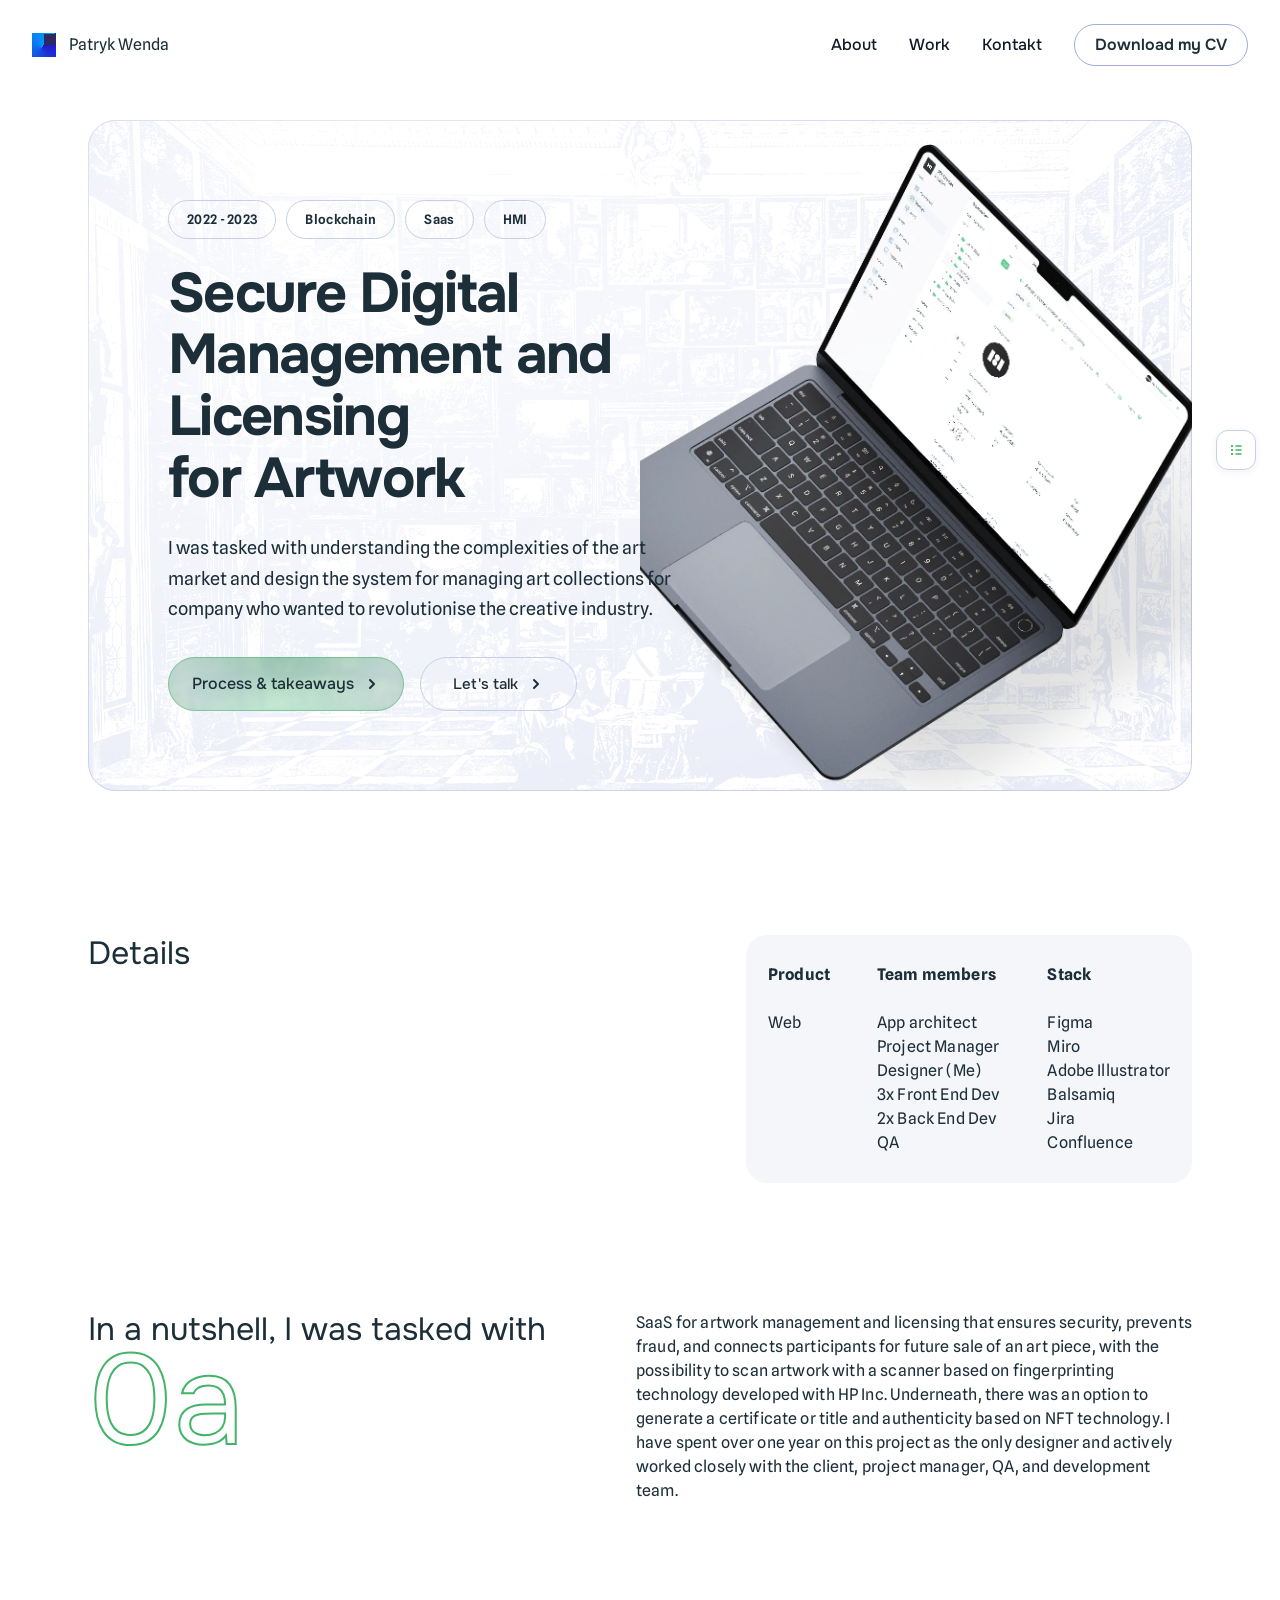
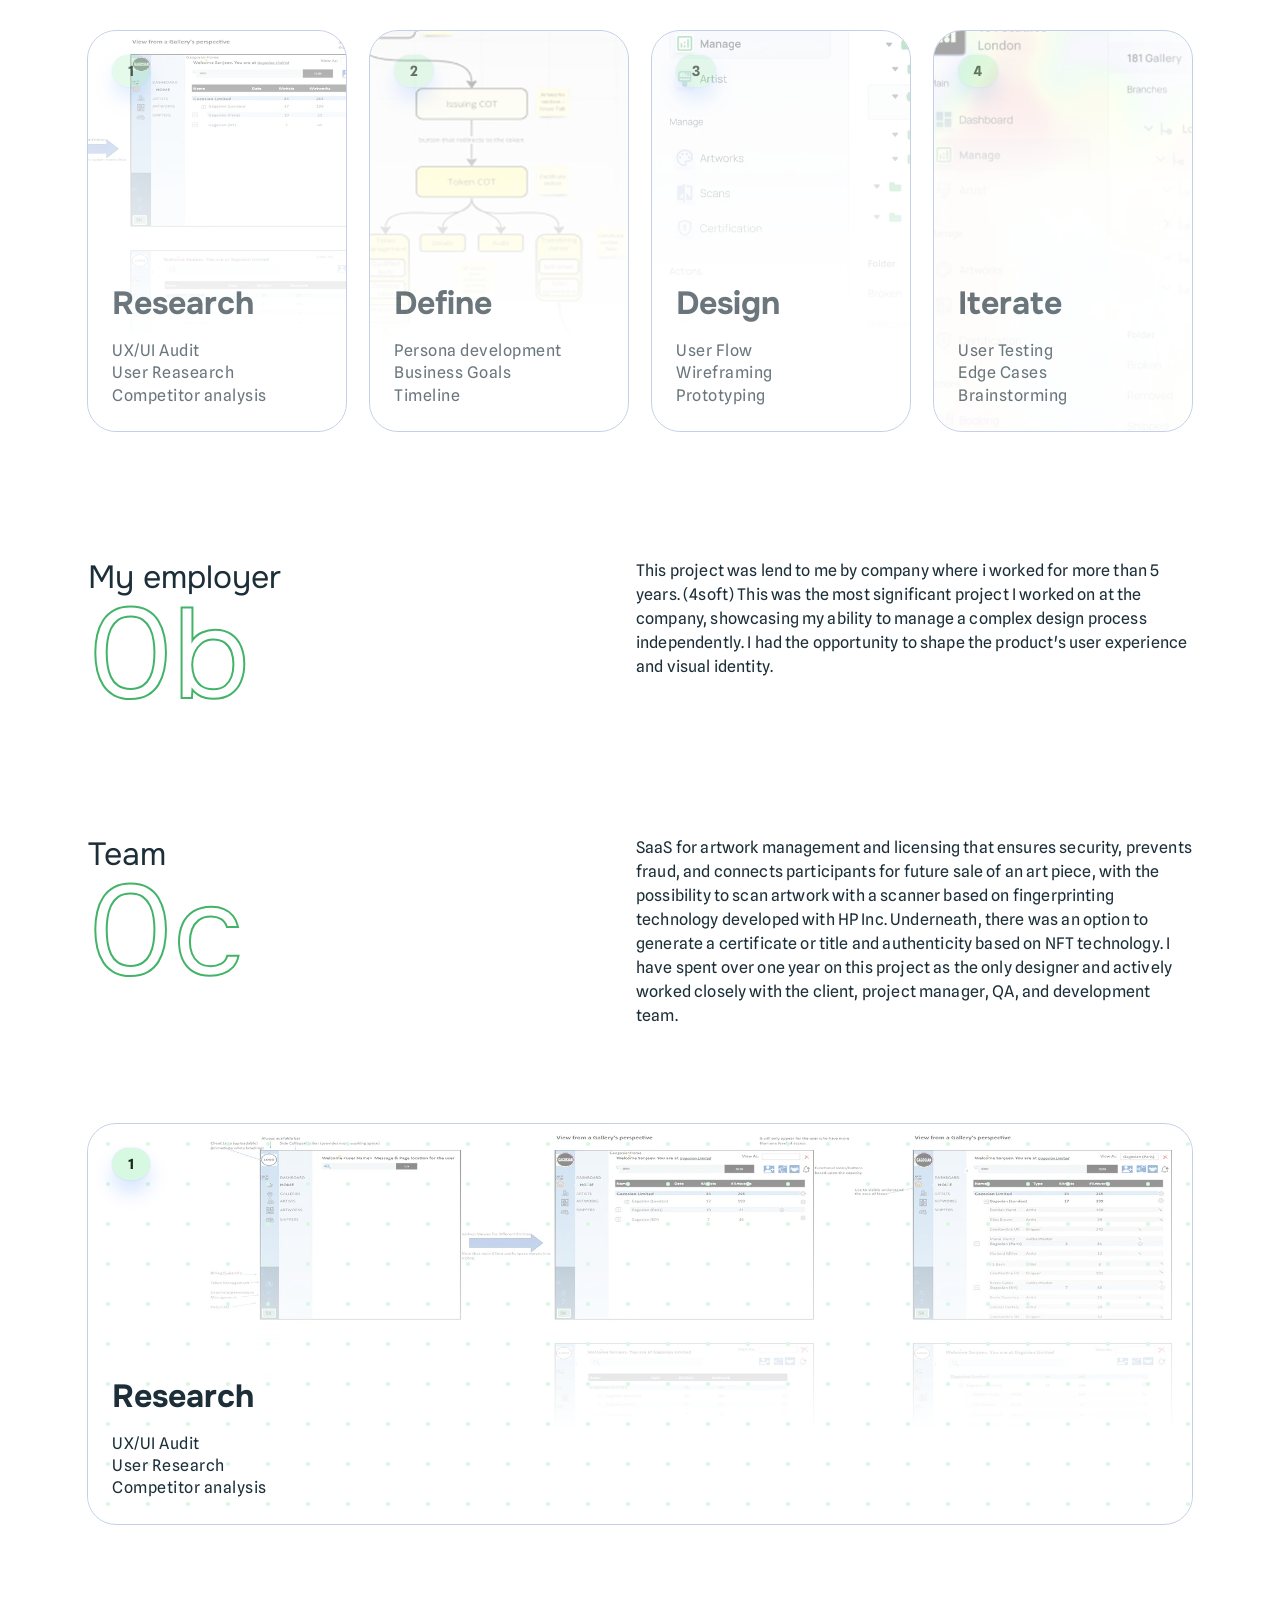
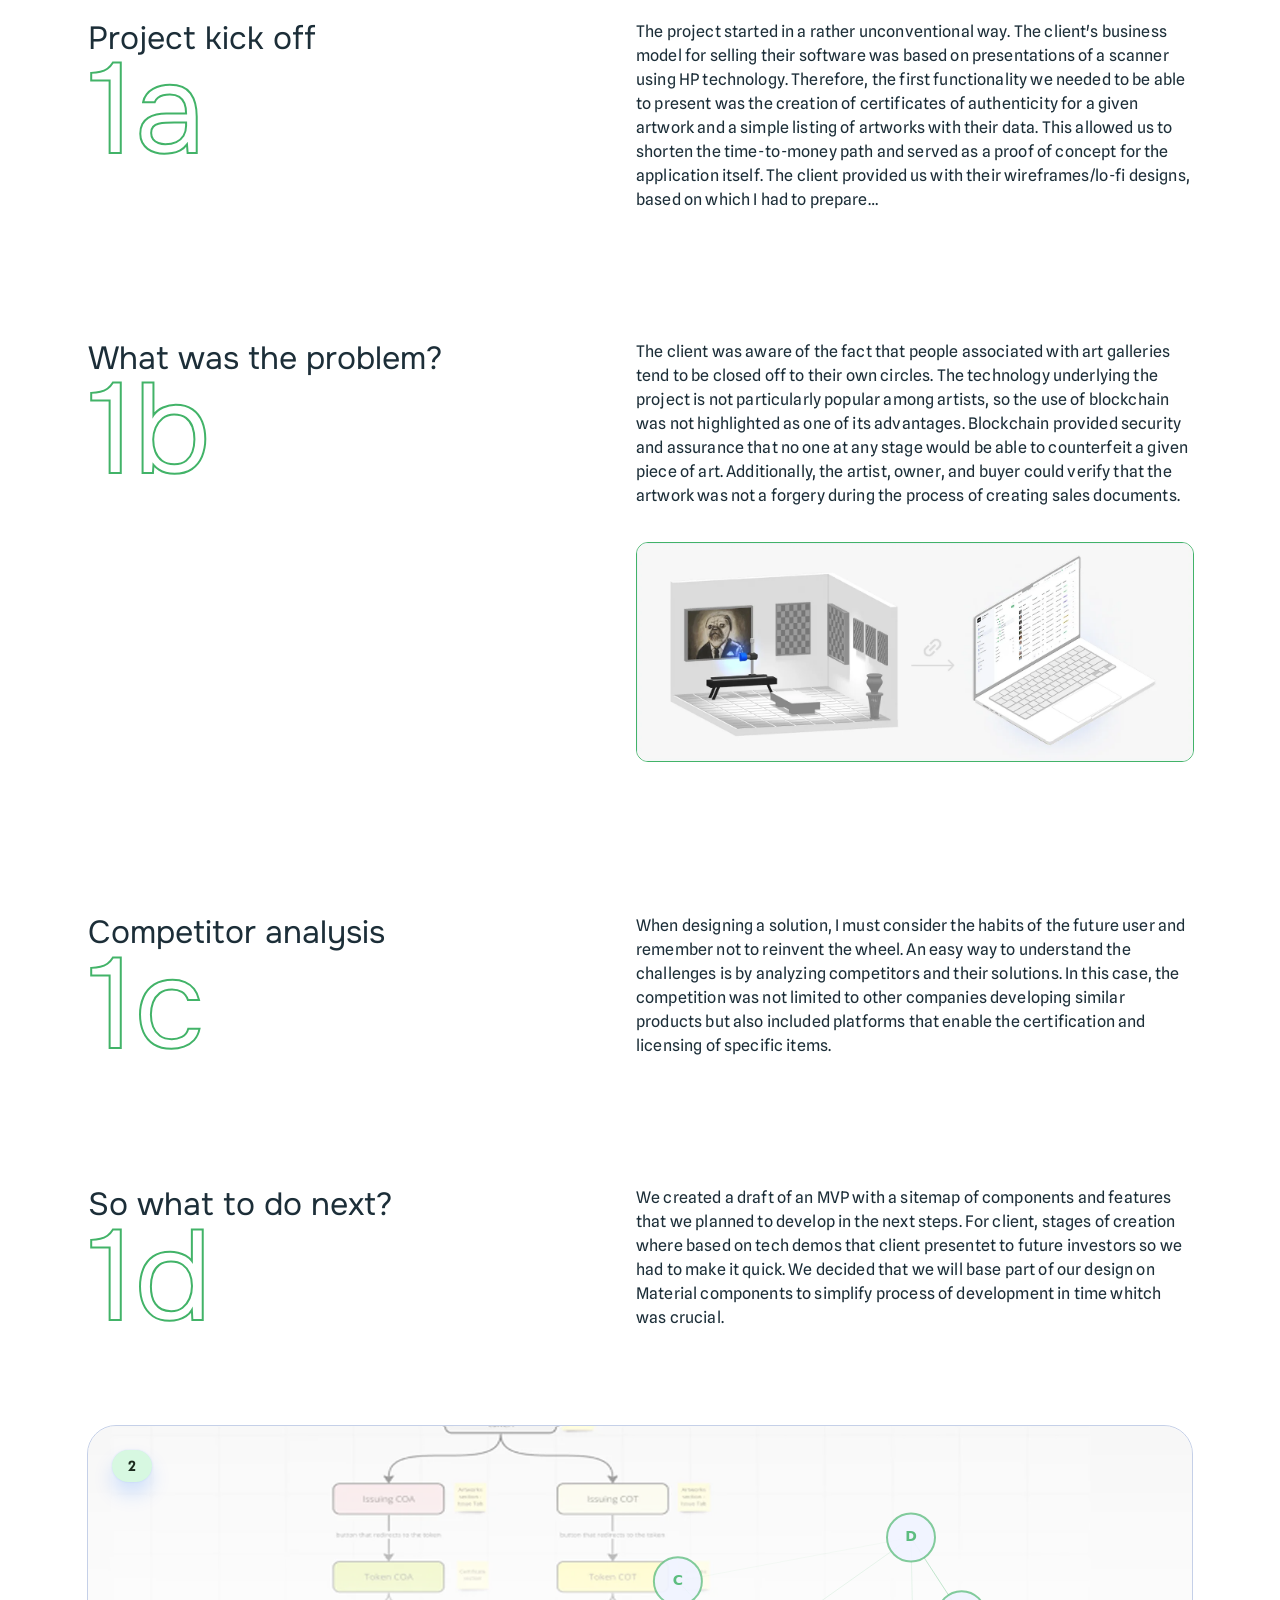
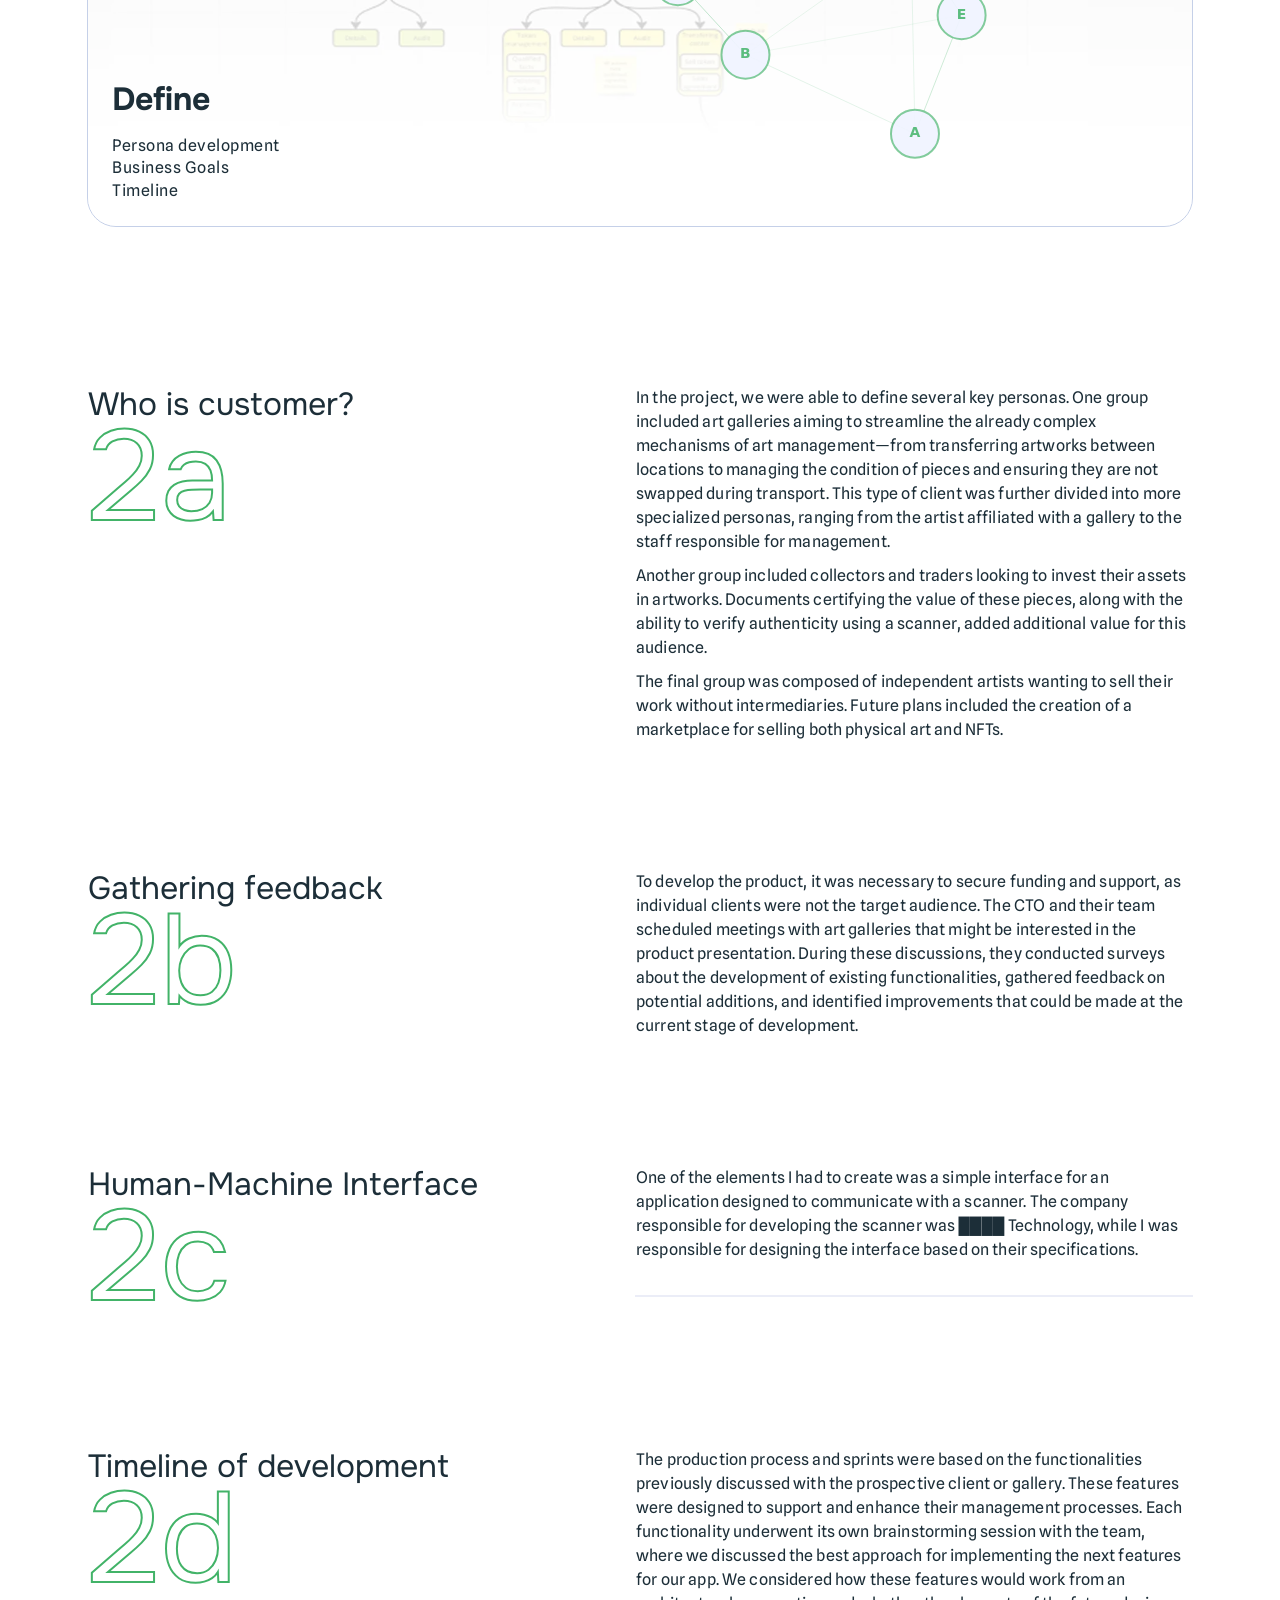
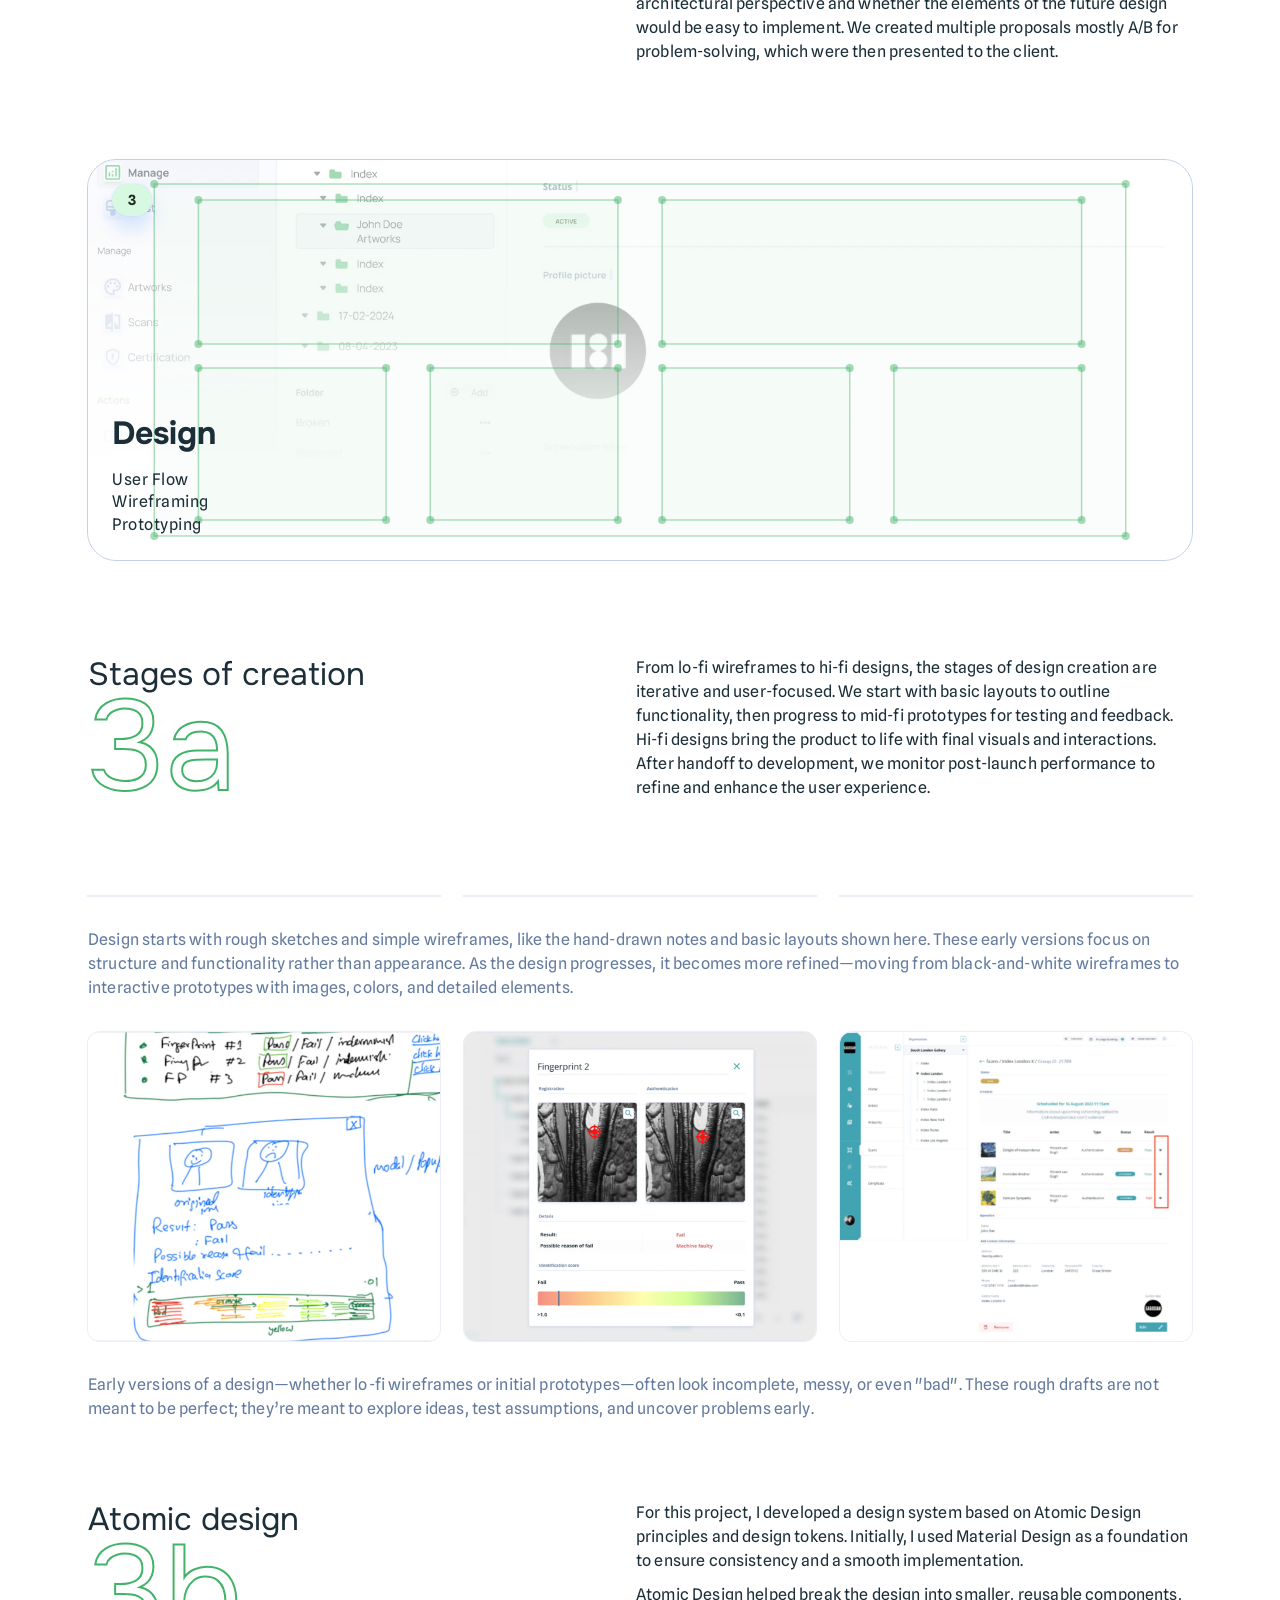
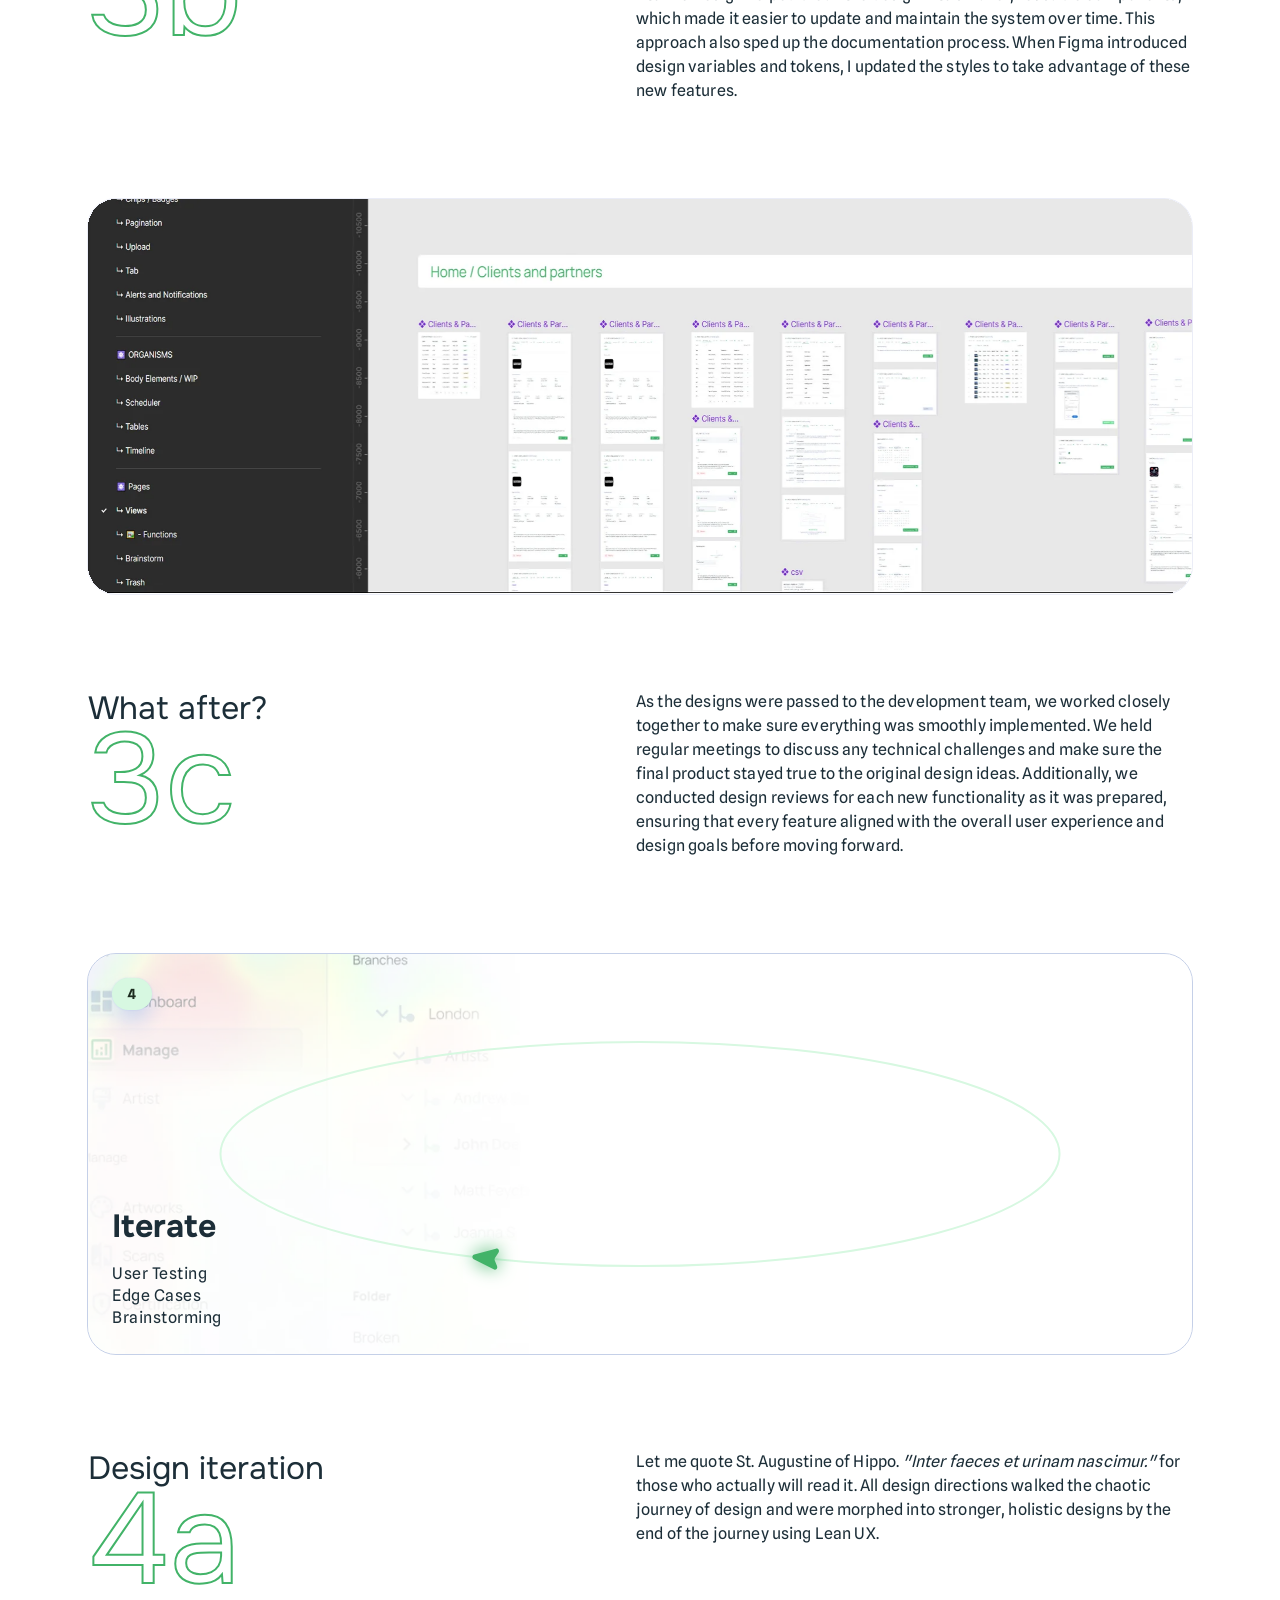
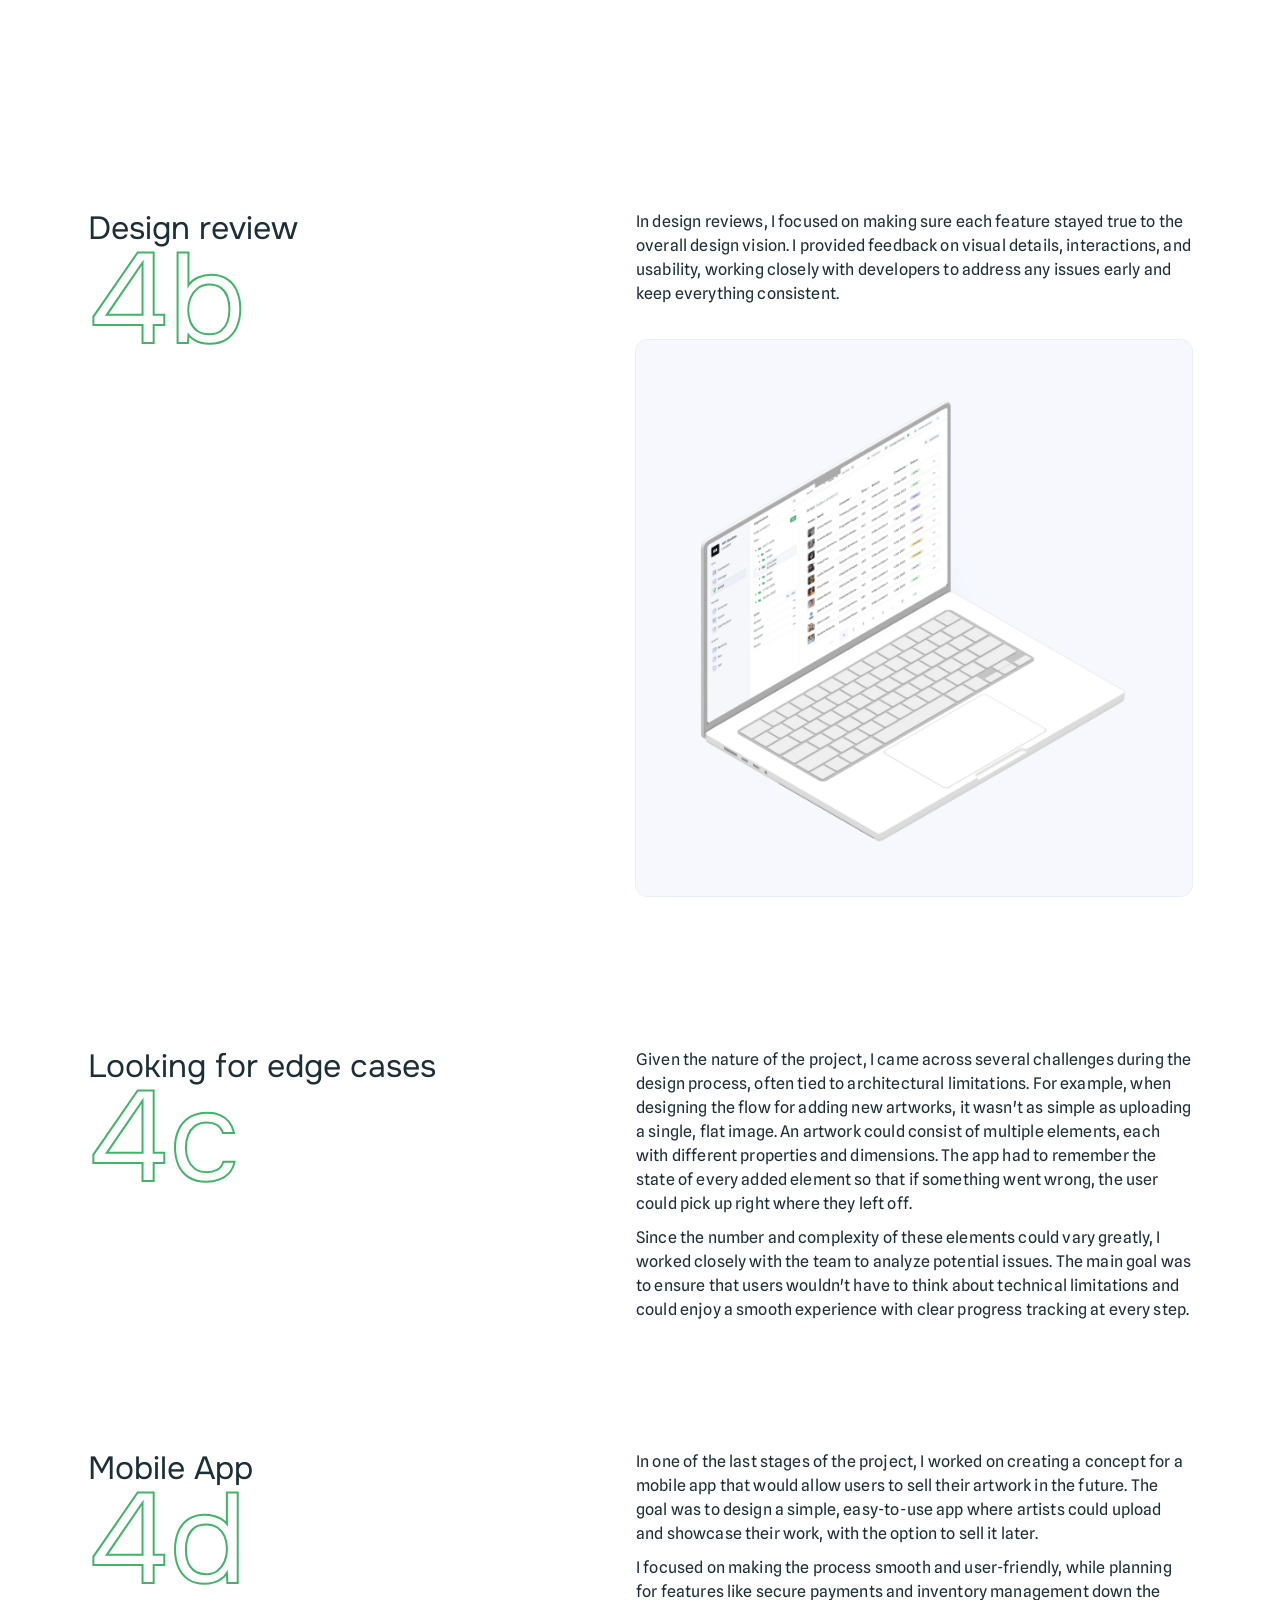
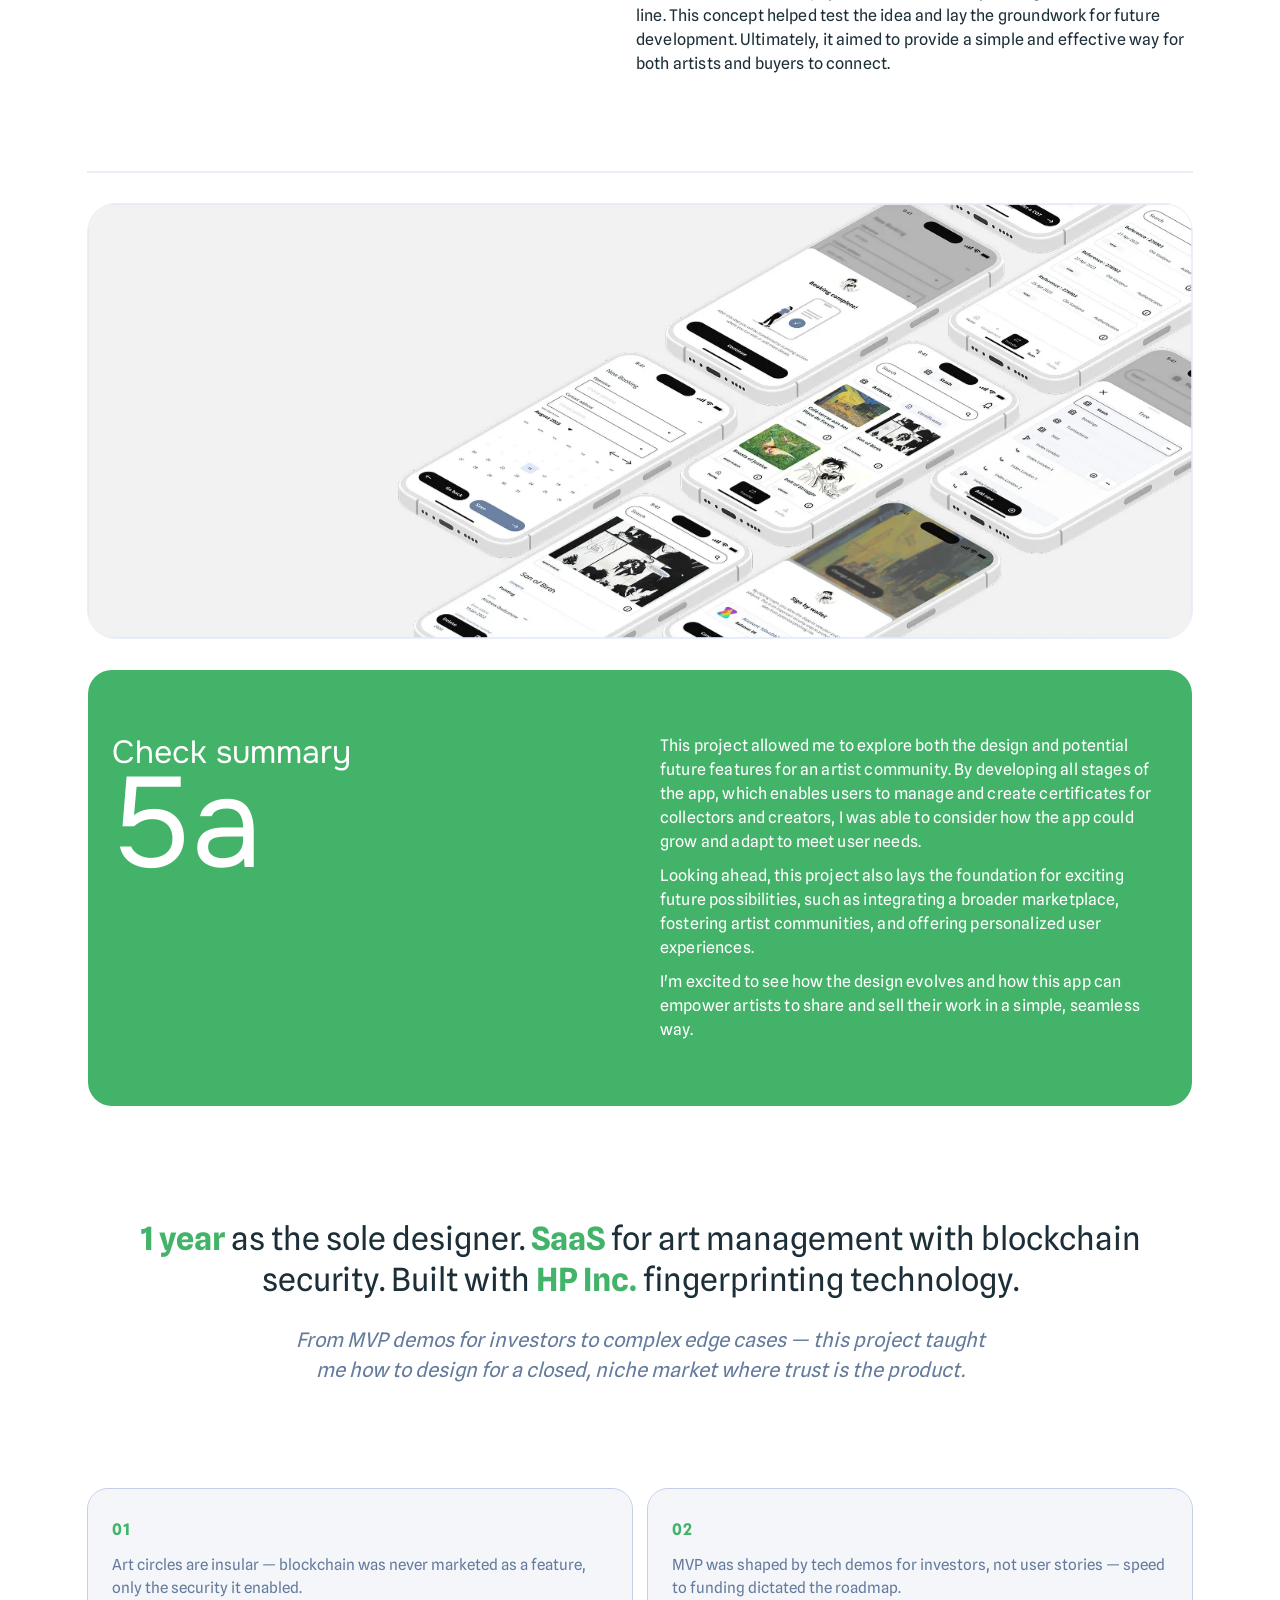
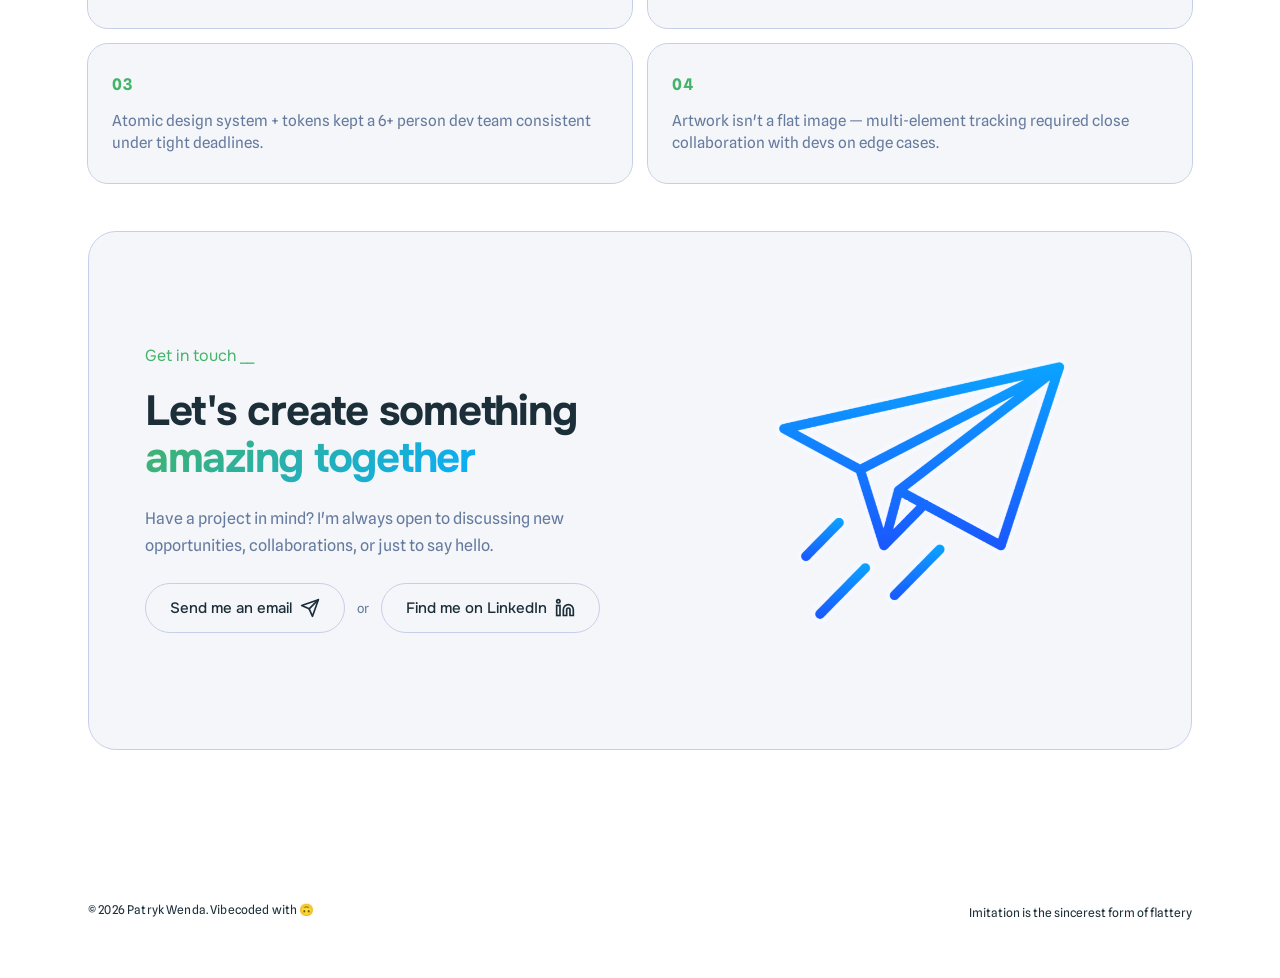
==== case-study/artclear.html @ 5cbb20e7 "fix three.js CDN URL: r89 -> 89 (wrong path)" ====
<!DOCTYPE html>
<html lang="en">
<head>
  <meta charset="UTF-8">
  <meta name="viewport" content="width=device-width, initial-scale=1.0">
  <title>ArtClear — Patryk Wenda</title>
  <link rel="stylesheet" href="../css/case-study.css">
  <link rel="stylesheet" href="../css/home.css">
  <link rel="stylesheet" href="../css/animations.css">
  <script src="https://cdnjs.cloudflare.com/ajax/libs/three.js/89/three.min.js"></script>
  <style>
    /* ─── ArtClear brand overrides ─── */
    .ac-page {
      --cs-accent: #42B368;
      --cs-card-bg: #F5F6FA;
      --cs-border: #C5D0E8;
      --cs-border-nav: #C5D0E8;
      --cs-text: #1C2E38;
      --cs-text-muted: #647B9E;
      --cs-tag-bg: #D7F8E1;
      --cs-tag-text: #1C2B1E;
    }

    /* Hero */
    .ac-page .hm-hero__bento { background: url('../Figma/Artclear/artclear2bg.webp') center/cover no-repeat #ffffff !important; outline: 1px solid var(--cs-border); outline-offset: -1px; }
    .ac-page .hm-hero__title,
    .ac-page .hm-hero__desc { color: var(--cs-text) !important; }
    .ac-page .hm-hero__blob--1 {
      background: radial-gradient(circle at 40% 40%, rgba(255,255,255,0.9) 0%, rgba(255,255,255,0.4) 40%, transparent 70%);
      width: 90%;
      aspect-ratio: 1;
    }
    .ac-page .hm-hero__blob--2 {
      background: radial-gradient(circle at 55% 45%, rgba(255,255,255,0.7) 0%, rgba(255,255,255,0.3) 40%, transparent 70%);
      width: 80%;
      aspect-ratio: 1;
    }
    .ac-page .hm-hero__pill {
      color: var(--cs-text);
      border-color: var(--cs-border);
    }
    .ac-page .hm-btn--primary {
      background:
        radial-gradient(ellipse 45.58% 139.58% at 49.66% -0%, rgba(0, 120, 60, 0.20) 0%, rgba(0, 120, 60, 0) 100%),
        radial-gradient(ellipse 50.51% 97.60% at 49.49% 105.82%, rgba(100, 220, 140, 0.25) 0%, rgba(0, 100, 50, 0.20) 90%);
      box-shadow: inset 0 0 10px rgba(66, 179, 104, 0.15), 0px 0px 14.3px rgba(66, 179, 104, 0), 0px 3px 2.9px rgba(20, 70, 40, 0);
      outline: 1px solid rgba(66, 179, 104, 0.5);
      outline-offset: -1px;
      backdrop-filter: blur(2px);
      color: var(--cs-text);
      transition: background 0.3s ease-out, box-shadow 0.3s ease-out, outline-color 0.3s ease-out, color 0.3s ease-out;
    }
    .ac-page .hm-btn--primary:hover {
      background:
        radial-gradient(ellipse 45.58% 139.58% at 49.66% -0%, rgba(0, 120, 60, 0.45) 0%, rgba(0, 120, 60, 0) 100%),
        radial-gradient(ellipse 50.51% 97.60% at 49.49% 105.82%, rgba(100, 220, 140, 0.50) 0%, rgba(0, 100, 50, 0.45) 90%);
      box-shadow: inset 0 0 14px rgba(66, 179, 104, 0.6), 0px 0px 14.3px rgba(66, 179, 104, 0.20), 0px 3px 2.9px rgba(20, 70, 40, 0.20);
      outline-color: rgba(66, 179, 104, 0.8);
      color: var(--cs-text);
    }
    .ac-page .hm-btn--outline {
      color: var(--cs-text);
      border-color: var(--cs-border);
    }
    .ac-page .hm-btn--outline:hover {
      background: var(--cs-text);
      color: #fff;
      border-color: var(--cs-text);
    }
    .ac-page .hm-hero__bg::after { display: none; }
    @media (min-width: 1200px) {
      .ac-hero__break { display: block; }
    }

    /* Summary — solid green */
    .ac-summary {
      background: var(--cs-accent);
      border-radius: 24px;
      padding-left: 24px;
      padding-right: 24px;
      margin: 32px 0;
    }
    .ac-summary .cs-section__left h3,
    .ac-summary .cs-section__right p,
    .ac-summary .cs-section__number {
      color: #ffffff;
    }
    .ac-summary .cs-section__number {
      -webkit-text-stroke: 0;
    }

    /* Hero copy */
    .ac-hero-copy {
      text-align: center;
      padding: 80px 24px;
      margin: 0 0 24px;
    }
    .ac-hero-copy__stat {
      font-size: 2rem;
      line-height: 1.3;
      color: var(--cs-text);
      margin: 0 0 24px;
    }
    .ac-hero-copy__num {
      color: var(--cs-accent);
      font-weight: 700;
    }
    .ac-hero-copy__quote {
      font-size: 1.25rem;
      line-height: 1.5;
      color: var(--cs-text-muted);
      font-style: italic;
      max-width: 720px;
      margin: 0 auto;
    }

    /* Takeaways */
    .ac-takeaways {
      display: grid;
      grid-template-columns: 1fr 1fr;
      gap: 16px;
      margin: 0 0 48px;
    }
    .ac-takeaways__card {
      background: var(--cs-card-bg);
      outline: 1px solid var(--cs-border);
      border-radius: 20px;
      padding: 28px 24px;
      transition: outline-color 0.2s, box-shadow 0.2s;
    }
    .ac-takeaways__card:hover {
      outline-color: var(--cs-accent);
      box-shadow: 0 12px 32px rgba(66, 179, 104, 0.12);
    }
    .ac-takeaways__icon {
      display: inline-block;
      font-size: 1rem;
      font-weight: 700;
      color: var(--cs-accent);
      margin-bottom: 12px;
      letter-spacing: 0.04em;
    }
    .ac-takeaways__card p {
      font-size: 0.95rem;
      line-height: 1.5;
      color: var(--cs-text-muted);
      margin: 0;
    }
    @media (max-width: 768px) {
      .ac-hero-copy__stat { font-size: 1.4rem; }
      .ac-hero-copy__quote { font-size: 1.05rem; }
      .ac-takeaways { grid-template-columns: 1fr; }
    }
    @media (max-width: 480px) {
      .ac-hero-copy { padding: 48px 16px; }
      .ac-hero-copy__stat { font-size: 1.15rem; }
      .ac-takeaways__card { padding: 20px 16px; }
      .ac-takeaways__card p { font-size: 0.9rem; }
    }

    /* ─── Animated card backgrounds ─── */
    .ac-anim-card { position: relative; overflow: hidden; }
    .ac-anim-card.cs-process__card { background: rgba(255,255,255,0.88); }
    .ac-anim-card .ac-bg { position: absolute; inset: 0; pointer-events: none; z-index: 0; overflow: hidden; border-radius: inherit; }
    .ac-anim-card .ac-bg canvas { display: block; position: absolute; inset: 0; width: 100%; height: 100%; }
    .ac-anim-card .cs-process__badge,
    .ac-anim-card .cs-process__body { position: relative; z-index: 1; }
  </style>
</head>
<body class="cs-page ac-page">

  <!-- Nav -->
  <nav class="cs-nav">
    <div class="container">
      <a href="../index.html" class="cs-nav__logo">
        <span class="cs-nav__logo-icon">
          <span class="gradient"></span>
          <span class="dot"></span>
        </span>
        Patryk Wenda
      </a>
      <button class="cs-nav__toggle" aria-label="Menu">
        <span></span>
        <span></span>
        <span></span>
      </button>
      <div class="cs-nav__links">
        <div class="cs-nav__links-inner">
          <a href="../index.html#about">About</a>
          <a href="../index.html#work">Work</a>
          <a href="../index.html#contact">Kontakt</a>
          <a href="https://framerusercontent.com/assets/TnGNlhYU6wVWDDhgpsmIg30DjM.pdf" target="_blank" class="cs-nav__cv">Download my CV</a>
        </div>
      </div>
    </div>
  </nav>

  <!-- Hero Bento -->
  <section class="hm-hero">
    <div class="container">
      <div class="hm-hero__bento" data-reveal>
        <div class="hm-hero__bg" aria-hidden="true">
          <div class="hm-hero__blob hm-hero__blob--1"></div>
          <div class="hm-hero__blob hm-hero__blob--2"></div>
        </div>
        <div class="hm-hero__text">
          <div class="hm-hero__pills">
            <span class="hm-hero__pill">2022 - 2023</span>
            <span class="hm-hero__pill">Blockchain</span>
            <span class="hm-hero__pill">Saas</span>
            <span class="hm-hero__pill">HMI</span>
          </div>
          <h1 class="hm-hero__title">
            Secure Digital Management and Licensing <span class="ac-hero__break">for Artwork</span>
          </h1>
          <p class="hm-hero__desc">
            I was tasked with understanding the complexities of the art market and design the system for managing art collections for company who wanted to revolutionise the creative industry.
          </p>
          <div class="hm-hero__actions">
            <a href="#s-5a" class="hm-btn hm-btn--primary">Process &amp; takeaways <span class="btn__icon">
            <svg width="16" height="16" viewBox="0 0 16 16" fill="none">
              <path d="M6 4L10 8L6 12" stroke="currentColor" stroke-width="2" stroke-linecap="round" stroke-linejoin="round"/>
            </svg>
          </span></a>
            <a href="#contact" class="hm-btn hm-btn--outline">Let's talk <span class="btn__icon">
            <svg width="16" height="16" viewBox="0 0 16 16" fill="none">
              <path d="M6 4L10 8L6 12" stroke="currentColor" stroke-width="2" stroke-linecap="round" stroke-linejoin="round"/>
            </svg>
          </span></a>
          </div>
        </div>
        <div class="hm-hero__visual">
          <img src="../Figma/Artclear/ARTCLEARNmock.webp" alt="" style="width:100%;height:100%;object-fit:cover;object-position:center 24px;display:block">
        </div>
      </div>
    </div>
  </section>

  <!-- Details -->
  <div class="container">
    <div class="cs-details" data-reveal>
      <div class="cs-details__title">Details</div>
      <div class="cs-details__card">
        <div class="cs-details__col">
          <div class="cs-details__col-label">Product</div>
          <div class="cs-details__col-value">Web</div>
        </div>
        <div class="cs-details__col">
          <div class="cs-details__col-label">Team members</div>
          <div class="cs-details__col-value">App architect&#10;Project Manager&#10;Designer (Me)&#10;3x Front End Dev&#10;2x Back End Dev&#10;QA</div>
        </div>
        <div class="cs-details__col">
          <div class="cs-details__col-label">Stack</div>
          <div class="cs-details__col-value">Figma&#10;Miro&#10;Adobe Illustrator&#10;Balsamiq&#10;Jira&#10;Confluence</div>
        </div>
      </div>
    </div>
  </div>

  <!-- In a nutshell -->
  <div class="container">
    <div class="cs-section" id="s-0a" data-reveal>
      <div class="cs-section__left">
        <h3>In a nutshell, I was tasked with</h3>
        <div class="cs-section__number">0a</div>
      </div>
      <div class="cs-section__right">
        <p>SaaS for artwork management and licensing that ensures security, prevents fraud, and connects participants for future sale of an art piece, with the possibility to scan artwork with a scanner based on fingerprinting technology developed with HP Inc. Underneath, there was an option to generate a certificate or title and authenticity based on NFT technology. I have spent over one year on this project as the only designer and actively worked closely with the client, project manager, QA, and development team.</p>
      </div>
    </div>
  </div>

  <!-- Process overview -->
  <div class="container">
    <div class="cs-process" data-reveal>
      <div class="cs-process__card" style="position:relative;overflow:hidden">
        <img src="../Figma/Artclear/1.webp" alt="" style="position:absolute;inset:0;width:100%;height:100%;object-fit:cover;opacity:0.35;pointer-events:none">
        <span class="cs-process__badge">1</span>
        <div class="cs-process__body">
          <h3>Research</h3>
          <p>UX/UI Audit&#10;User Reasearch&#10;Competitor analysis</p>
        </div>
      </div>
      <div class="cs-process__card" style="position:relative;overflow:hidden">
        <img src="../Figma/Artclear/2.webp" alt="" style="position:absolute;inset:0;width:100%;height:100%;object-fit:cover;opacity:0.35;pointer-events:none">
        <span class="cs-process__badge">2</span>
        <div class="cs-process__body">
          <h3>Define</h3>
          <p>Persona development&#10;Business Goals&#10;Timeline</p>
        </div>
      </div>
      <div class="cs-process__card" style="position:relative;overflow:hidden">
        <img src="../Figma/Artclear/3.webp" alt="" style="position:absolute;inset:0;width:100%;height:100%;object-fit:cover;object-position:left center;opacity:0.35;pointer-events:none">
        <span class="cs-process__badge">3</span>
        <div class="cs-process__body">
          <h3>Design</h3>
          <p>User Flow&#10;Wireframing&#10;Prototyping</p>
        </div>
      </div>
      <div class="cs-process__card" style="position:relative;overflow:hidden">
        <img src="../Figma/Artclear/4.webp" alt="" style="position:absolute;inset:0;width:100%;height:100%;object-fit:cover;object-position:left center;opacity:0.35;pointer-events:none">
        <span class="cs-process__badge">4</span>
        <div class="cs-process__body">
          <h3>Iterate</h3>
          <p>User Testing&#10;Edge Cases&#10;Brainstorming</p>
        </div>
      </div>
    </div>
  </div>

  <!-- My employer -->
  <div class="container">
    <div class="cs-section" id="s-0b" data-reveal>
      <div class="cs-section__left">
        <h3>My employer</h3>
        <div class="cs-section__number alt-line">0b</div>
      </div>
      <div class="cs-section__right">
        <p>This project was lend to me by company where i worked for more than 5 years. (4soft) This was the most significant project I worked on at the company, showcasing my ability to manage a complex design process independently. I had the opportunity to shape the product's user experience and visual identity.</p>
      </div>
    </div>
  </div>

  <!-- Team -->
  <div class="container">
    <div class="cs-section" id="s-0c" data-reveal>
      <div class="cs-section__left">
        <h3>Team</h3>
        <div class="cs-section__number alt-line">0c</div>
      </div>
      <div class="cs-section__right">
        <p>SaaS for artwork management and licensing that ensures security, prevents fraud, and connects participants for future sale of an art piece, with the possibility to scan artwork with a scanner based on fingerprinting technology developed with HP Inc. Underneath, there was an option to generate a certificate or title and authenticity based on NFT technology. I have spent over one year on this project as the only designer and actively worked closely with the client, project manager, QA, and development team.</p>
      </div>
    </div>
  </div>

  <!-- Single process card: Research -->
  <div class="container">
    <div class="cs-process" data-reveal style="border:none;padding:32px 0">
      <div class="cs-process__card ac-anim-card">
        <div class="ac-bg" aria-hidden="true" style="border-radius:12px;overflow:hidden">
          <img src="../Figma/Artclear/1.webp" alt="" style="position:absolute;inset:0;width:100%;height:100%;object-fit:contain;opacity:0.5">
          <canvas id="acScanCanvas"></canvas>
        </div>
        <script>(function(){
          var c=document.getElementById('acScanCanvas'),ctx=c.getContext('2d');
          var W,H,SPACE=40,BW=55,dots=[];
          function buildDots(){dots=[];for(var y=SPACE/2;y<H+SPACE;y+=SPACE)for(var x=SPACE/2;x<W+SPACE;x+=SPACE)dots.push({x:x,y:y,g:0});}
          function resize(){var r=c.parentElement.getBoundingClientRect();W=c.width=r.width;H=c.height=r.height;buildDots();}
          resize();new ResizeObserver(resize).observe(c.parentElement);
          function frame(ts){var t=ts/1000;
            ctx.clearRect(0,0,W,H);
            var by=(t*H/3.5)%(H+BW*2)-BW;
            dots.forEach(function(d){
              var dist=Math.abs(d.y-by);
              d.g=dist<BW?Math.pow(1-dist/BW,2):Math.max(0,d.g-0.03);
              ctx.beginPath();ctx.arc(d.x,d.y,2,0,Math.PI*2);
              ctx.fillStyle=d.g>0.05?'rgba(66,179,104,'+(0.2+d.g*0.8)+')':'#D7F8E1';
              ctx.fill();
            });
            var g=ctx.createLinearGradient(0,by-BW,0,by+BW);
            g.addColorStop(0,'rgba(66,179,104,0)');g.addColorStop(0.5,'rgba(66,179,104,0.10)');g.addColorStop(1,'rgba(66,179,104,0)');
            ctx.fillStyle=g;ctx.fillRect(0,by-BW,W,BW*2);
            ctx.strokeStyle='rgba(66,179,104,0.75)';ctx.lineWidth=1.5;
            ctx.shadowColor='#42B368';ctx.shadowBlur=12;
            ctx.beginPath();ctx.moveTo(0,by);ctx.lineTo(W,by);ctx.stroke();
            ctx.shadowBlur=0;
            requestAnimationFrame(frame);}
          requestAnimationFrame(frame);
        })();</script>
        <span class="cs-process__badge">1</span>
        <div class="cs-process__body">
          <h3>Research</h3>
          <p>UX/UI Audit&#10;User Research&#10;Competitor analysis</p>
        </div>
      </div>
    </div>
  </div>

  <!-- Section 1a: Project kick off -->
  <div class="container">
    <div class="cs-section" id="s-1a" data-reveal>
      <div class="cs-section__left">
        <h3>Project kick off</h3>
        <div class="cs-section__number">1a</div>
      </div>
      <div class="cs-section__right">
        <p>The project started in a rather unconventional way. The client's business model for selling their software was based on presentations of a scanner using HP technology. Therefore, the first functionality we needed to be able to present was the creation of certificates of authenticity for a given artwork and a simple listing of artworks with their data. This allowed us to shorten the time-to-money path and served as a proof of concept for the application itself. The client provided us with their wireframes/lo-fi designs, based on which I had to prepare&hellip;</p>
      </div>
    </div>
  </div>

  <!-- Section 1b: What was the problem? -->
  <div class="container">
    <div class="cs-section" id="s-1b" data-reveal>
      <div class="cs-section__left">
        <h3>What was the problem?</h3>
        <div class="cs-section__number">1b</div>
      </div>
      <div class="cs-section__right">
        <p>The client was aware of the fact that people associated with art galleries tend to be closed off to their own circles. The technology underlying the project is not particularly popular among artists, so the use of blockchain was not highlighted as one of its advantages. Blockchain provided security and assurance that no one at any stage would be able to counterfeit a given piece of art. Additionally, the artist, owner, and buyer could verify that the artwork was not a forgery during the process of creating sales documents.</p>
        <div data-reveal style="width:100%;border-radius:12px;overflow:hidden;border:1px solid #42B368;margin:24px 0">
          <img src="../Figma/Artclear/7.webp" alt="" style="width:100%;height:auto;display:block">
        </div>
      </div>
    </div>
  </div>

  <!-- Section 1c: Competitor analysis -->
  <div class="container">
    <div class="cs-section" id="s-1c" data-reveal>
      <div class="cs-section__left">
        <h3>Competitor analysis</h3>
        <div class="cs-section__number">1c</div>
      </div>
      <div class="cs-section__right">
        <p>When designing a solution, I must consider the habits of the future user and remember not to reinvent the wheel. An easy way to understand the challenges is by analyzing competitors and their solutions. In this case, the competition was not limited to other companies developing similar products but also included platforms that enable the certification and licensing of specific items.</p>
      </div>
    </div>
  </div>

  <!-- Section 1d: So what to do next? -->
  <div class="container">
    <div class="cs-section" id="s-1d" data-reveal>
      <div class="cs-section__left">
        <h3>So what to do next?</h3>
        <div class="cs-section__number">1d</div>
      </div>
      <div class="cs-section__right">
        <p>We created a draft of an MVP with a sitemap of components and features that we planned to develop in the next steps. For client, stages of creation where based on tech demos that client presentet to future investors so we had to make it quick. We decided that we will base part of our design on Material components to simplify process of development in time whitch was crucial.</p>
      </div>
    </div>
  </div>

  <!-- Single process card: Define -->
  <div class="container">
    <div class="cs-process" data-reveal style="border:none;padding:32px 0">
      <div class="cs-process__card ac-anim-card">
        <div class="ac-bg" aria-hidden="true" style="border-radius:12px;overflow:hidden">
          <img src="../Figma/Artclear/2.webp" alt="" style="position:absolute;inset:0;width:100%;height:100%;object-fit:cover;opacity:0.5">
          <canvas id="acPersonaCanvas"></canvas>
        </div>
        <script>(function(){
          var c=document.getElementById('acPersonaCanvas'),ctx=c.getContext('2d');
          var W,H;
          var LBL=['A','B','C','D','E'];
          var ang0=[0,1.26,2.51,3.77,5.03],spd=[0.28,0.35,0.22,0.30,0.25],rFrac=[0.48,0.36,0.57,0.40,0.30];
          function resize(){var r=c.parentElement.getBoundingClientRect();W=c.width=r.width;H=c.height=r.height;}
          resize();new ResizeObserver(resize).observe(c.parentElement);
          function pos(i,t){var r=rFrac[i]*Math.min(W,H)*0.85;var a=ang0[i]+t*spd[i];return{x:W*0.7+Math.cos(a)*r,y:H/2+Math.sin(a)*r*0.7};}
          function frame(ts){var t=ts/1000;
            ctx.clearRect(0,0,W,H);
            var P=LBL.map(function(_,i){return pos(i,t);});
            for(var i=0;i<5;i++)for(var j=i+1;j<5;j++){
              var dx=P[j].x-P[i].x,dy=P[j].y-P[i].y,d=Math.sqrt(dx*dx+dy*dy),md=H*.65;
              if(d<md){var op=(1-d/md)*0.5;ctx.strokeStyle='rgba(66,179,104,'+op+')';ctx.lineWidth=1;ctx.beginPath();ctx.moveTo(P[i].x,P[i].y);ctx.lineTo(P[j].x,P[j].y);ctx.stroke();}
            }
            LBL.forEach(function(l,i){
              var p=P[i];
              ctx.beginPath();ctx.arc(p.x,p.y,24,0,Math.PI*2);
              ctx.fillStyle='rgba(240,244,255,0.92)';ctx.fill();
              ctx.strokeStyle='rgba(66,179,104,0.65)';ctx.lineWidth=2;ctx.stroke();
              ctx.fillStyle='rgba(66,179,104,0.85)';ctx.font='bold 14px system-ui';ctx.textAlign='center';ctx.textBaseline='middle';
              ctx.fillText(l,p.x,p.y);
            });
            requestAnimationFrame(frame);}
          requestAnimationFrame(frame);
        })();</script>
        <span class="cs-process__badge">2</span>
        <div class="cs-process__body">
          <h3>Define</h3>
          <p>Persona development&#10;Business Goals&#10;Timeline</p>
        </div>
      </div>
    </div>
  </div>

  <!-- Image: full-width design system -->
  <div class="container">
    <div data-reveal style="width:100%;border-radius:28px;overflow:hidden;margin:32px 0">
      <img src="../Figma/img_WZk8ir2moPDawcjtmWj5BO58.webp" alt="" style="width:100%;height:auto;display:block">
    </div>
  </div>

  <!-- Section 2a: Who is customer? -->
  <div class="container">
    <div class="cs-section" id="s-2a" data-reveal>
      <div class="cs-section__left">
        <h3>Who is customer?</h3>
        <div class="cs-section__number">2a</div>
      </div>
      <div class="cs-section__right">
        <p>In the project, we were able to define several key personas. One group included art galleries aiming to streamline the already complex mechanisms of art management&mdash;from transferring artworks between locations to managing the condition of pieces and ensuring they are not swapped during transport. This type of client was further divided into more specialized personas, ranging from the artist affiliated with a gallery to the staff responsible for management.</p>
        <p>Another group included collectors and traders looking to invest their assets in artworks. Documents certifying the value of these pieces, along with the ability to verify authenticity using a scanner, added additional value for this audience.</p>
        <p>The final group was composed of independent artists wanting to sell their work without intermediaries. Future plans included the creation of a marketplace for selling both physical art and NFTs.</p>
      </div>
    </div>
  </div>

  <!-- Section 2b: Gathering feedback -->
  <div class="container">
    <div class="cs-section" id="s-2b" data-reveal>
      <div class="cs-section__left">
        <h3>Gathering feedback</h3>
        <div class="cs-section__number">2b</div>
      </div>
      <div class="cs-section__right">
        <p>To develop the product, it was necessary to secure funding and support, as individual clients were not the target audience. The CTO and their team scheduled meetings with art galleries that might be interested in the product presentation. During these discussions, they conducted surveys about the development of existing functionalities, gathered feedback on potential additions, and identified improvements that could be made at the current stage of development.</p>
      </div>
    </div>
  </div>

  <!-- Section 2c: Human-Machine Interface -->
  <div class="container">
    <div class="cs-section" id="s-2c" data-reveal>
      <div class="cs-section__left">
        <h3>Human-Machine Interface</h3>
        <div class="cs-section__number">2c</div>
      </div>
      <div class="cs-section__right">
        <p>One of the elements I had to create was a simple interface for an application designed to communicate with a scanner. The company responsible for developing the scanner was ████ Technology, while I was responsible for designing the interface based on their specifications.</p>
        <div data-reveal style="width:100%;border-radius:28px;overflow:hidden;box-shadow:0 0 0 1px #EBEDF7;margin:24px 0">
          <img src="../Figma/img_71L0jC5btXmD7Scc8yRcdbFBKdw.webp" alt="" style="width:100%;height:auto;display:block">
        </div>
      </div>
    </div>
  </div>

  <!-- Section 2d: Timeline of development -->
  <div class="container">
    <div class="cs-section" id="s-2d" data-reveal>
      <div class="cs-section__left">
        <h3>Timeline of development</h3>
        <div class="cs-section__number">2d</div>
      </div>
      <div class="cs-section__right">
        <p>The production process and sprints were based on the functionalities previously discussed with the prospective client or gallery. These features were designed to support and enhance their management processes. Each functionality underwent its own brainstorming session with the team, where we discussed the best approach for implementing the next features for our app. We considered how these features would work from an architectural perspective and whether the elements of the future design would be easy to implement. We created multiple proposals mostly A/B for problem-solving, which were then presented to the client.</p>
      </div>
    </div>
  </div>

  <!-- Single process card: Design -->
  <div class="container">
    <div class="cs-process" data-reveal style="border:none;padding:32px 0">
      <div class="cs-process__card ac-anim-card">
        <div class="ac-bg" aria-hidden="true" style="border-radius:12px;overflow:hidden">
          <img src="../Figma/Artclear/3.webp" alt="" style="position:absolute;inset:0;width:100%;height:100%;object-fit:cover;opacity:0.5">
          <canvas id="acWireCanvas"></canvas>
        </div>
        <script>(function(){
          var c=document.getElementById('acWireCanvas'),ctx=c.getContext('2d');
          var W,H;
          var BOXES=[
            {x:.06,y:.06,w:.88,h:.88},
            {x:.10,y:.10,w:.38,h:.36},{x:.52,y:.10,w:.38,h:.36},
            {x:.10,y:.52,w:.17,h:.38},{x:.31,y:.52,w:.17,h:.38},
            {x:.52,y:.52,w:.17,h:.38},{x:.73,y:.52,w:.17,h:.38}
          ];
          var CYCLE=5,FADE_START=4;
          function resize(){var r=c.parentElement.getBoundingClientRect();W=c.width=r.width;H=c.height=r.height;}
          resize();new ResizeObserver(resize).observe(c.parentElement);
          function frame(ts){var t=ts/1000,ph=t%CYCLE;
            ctx.clearRect(0,0,W,H);
            BOXES.forEach(function(b,i){
              var appear=i*(FADE_START/BOXES.length);
              var op=ph<FADE_START?Math.min(1,Math.max(0,(ph-appear)*3)):Math.max(0,1-(ph-FADE_START)/(CYCLE-FADE_START));
              if(op<0.01)return;
              ctx.save();ctx.globalAlpha=op;
              var bx=b.x*W,by=b.y*H,bw=b.w*W,bh=b.h*H;
              ctx.fillStyle='rgba(66,179,104,0.04)';ctx.fillRect(bx,by,bw,bh);
              ctx.strokeStyle='rgba(66,179,104,0.7)';ctx.lineWidth=1.5;ctx.strokeRect(bx,by,bw,bh);
              [[0,0],[1,0],[1,1],[0,1]].forEach(function(co){
                ctx.beginPath();ctx.arc(bx+co[0]*bw,by+co[1]*bh,4,0,Math.PI*2);
                ctx.fillStyle='rgba(66,179,104,0.8)';ctx.fill();
              });
              ctx.restore();
            });
            requestAnimationFrame(frame);}
          requestAnimationFrame(frame);
        })();</script>
        <span class="cs-process__badge">3</span>
        <div class="cs-process__body">
          <h3>Design</h3>
          <p>User Flow&#10;Wireframing&#10;Prototyping</p>
        </div>
      </div>
    </div>
  </div>

  <!-- Section 3a: Stages of creation -->
  <div class="container">
    <div class="cs-section" id="s-3a" data-reveal>
      <div class="cs-section__left">
        <h3>Stages of creation</h3>
        <div class="cs-section__number">3a</div>
      </div>
      <div class="cs-section__right">
        <p>From lo-fi wireframes to hi-fi designs, the stages of design creation are iterative and user-focused. We start with basic layouts to outline functionality, then progress to mid-fi prototypes for testing and feedback. Hi-fi designs bring the product to life with final visuals and interactions. After handoff to development, we monitor post-launch performance to refine and enhance the user experience.</p>
      </div>
    </div>
  </div>

  <!-- Image row 1: lo-fi to mid-fi -->
  <div class="container">
    <div class="cs-image-row-3" data-reveal>
      <div style="box-shadow:0 0 0 1px #EBEDF7"><img src="../Figma/img_YTnZtgeOMJpY7DQymLPfDNhStZw.webp" alt="" style="width:100%;height:auto;display:block"></div>
      <div style="box-shadow:0 0 0 1px #EBEDF7"><img src="../Figma/img_6rCiKv0VcPC6cixGf2cDYyNMjmw.webp" alt="" style="width:100%;height:auto;display:block"></div>
      <div style="box-shadow:0 0 0 1px #EBEDF7"><img src="../Figma/img_zUyHLtTtUfhEjYlM36Xw5sipA.webp" alt="" style="width:100%;height:auto;display:block"></div>
    </div>
  </div>

  <div class="container">
    <p data-reveal style="font-size:16px;line-height:24px;color:var(--cs-text-muted);letter-spacing:0.15px">Design starts with rough sketches and simple wireframes, like the hand-drawn notes and basic layouts shown here. These early versions focus on structure and functionality rather than appearance. As the design progresses, it becomes more refined&mdash;moving from black-and-white wireframes to interactive prototypes with images, colors, and detailed elements.</p>
  </div>

  <!-- Image row 2: mid-fi to hi-fi -->
  <div class="container">
    <div class="cs-image-row-3" data-reveal>
      <div style="box-shadow:0 0 0 1px #EBEDF7"><img src="../Figma/Artclear/12dsadsadsa.webp" alt="" style="width:100%;height:100%;object-fit:cover;display:block"></div>
      <div style="box-shadow:0 0 0 1px #EBEDF7"><img src="../Figma/Artclear/Frame-945.webp" alt="" style="width:100%;height:100%;object-fit:cover;display:block"></div>
      <div style="box-shadow:0 0 0 1px #EBEDF7"><img src="../Figma/Artclear/imagdsadsadsae-1.webp" alt="" style="width:100%;height:100%;object-fit:cover;display:block"></div>
    </div>
  </div>

  <div class="container">
    <p data-reveal style="font-size:16px;line-height:24px;color:var(--cs-text-muted);letter-spacing:0.15px">Early versions of a design&mdash;whether lo-fi wireframes or initial prototypes&mdash;often look incomplete, messy, or even "bad". These rough drafts are not meant to be perfect; they&rsquo;re meant to explore ideas, test assumptions, and uncover problems early.</p>
  </div>

  <!-- Section 3b: Atomic design -->
  <div class="container">
    <div class="cs-section" id="s-3b" data-reveal>
      <div class="cs-section__left">
        <h3>Atomic design</h3>
        <div class="cs-section__number">3b</div>
      </div>
      <div class="cs-section__right">
        <p>For this project, I developed a design system based on Atomic Design principles and design tokens. Initially, I used Material Design as a foundation to ensure consistency and a smooth implementation.</p>
        <p>Atomic Design helped break the design into smaller, reusable components, which made it easier to update and maintain the system over time. This approach also sped up the documentation process. When Figma introduced design variables and tokens, I updated the styles to take advantage of these new features.</p>
      </div>
    </div>
  </div>

  <div class="container">
    <div data-reveal style="width:100%;border-radius:28px;overflow:hidden;box-shadow:0 0 0 1px #EBEDF7;margin:32px 0">
      <img src="../Figma/Artclear/dsaaapng.webp" alt="" style="width:100%;height:auto;display:block">
    </div>
  </div>

  <!-- Section 3c: What after? -->
  <div class="container">
    <div class="cs-section" id="s-3c" data-reveal>
      <div class="cs-section__left">
        <h3>What after?</h3>
        <div class="cs-section__number">3c</div>
      </div>
      <div class="cs-section__right">
        <p>As the designs were passed to the development team, we worked closely together to make sure everything was smoothly implemented. We held regular meetings to discuss any technical challenges and make sure the final product stayed true to the original design ideas. Additionally, we conducted design reviews for each new functionality as it was prepared, ensuring that every feature aligned with the overall user experience and design goals before moving forward.</p>
      </div>
    </div>
  </div>

  <!-- Single process card: Iterate -->
  <div class="container">
    <div class="cs-process" data-reveal style="border:none;padding:32px 0">
      <div class="cs-process__card ac-anim-card">
        <div class="ac-bg" aria-hidden="true" style="border-radius:12px;overflow:hidden">
          <img src="../Figma/Artclear/4.webp" alt="" style="position:absolute;inset:0;width:100%;height:100%;object-fit:cover;opacity:0.5">
          <canvas id="acLoopCanvas"></canvas>
        </div>
        <script>(function(){
          var c=document.getElementById('acLoopCanvas'),ctx=c.getContext('2d');
          var W,H;
          var ICON=new Path2D('M28.2216 14.3148C29.597 10.7578 34.6297 10.7578 36.0051 14.3148L49.4235 49.0177C50.8188 52.6262 46.9771 56.0261 43.5649 54.2024L34.0802 49.1329C32.8512 48.476 31.3755 48.476 30.1465 49.1329L20.6617 54.2023C17.2496 56.0261 13.4079 52.6262 14.8032 49.0177L28.2216 14.3148Z');
          function resize(){var r=c.parentElement.getBoundingClientRect();W=c.width=r.width;H=c.height=r.height;}
          resize();new ResizeObserver(resize).observe(c.parentElement);
          function frame(ts){var t=ts/1000;
            ctx.clearRect(0,0,W,H);
            var cx=W*.5,cy=H*.5,rx=W*.38,ry=H*.28;
            ctx.beginPath();ctx.ellipse(cx,cy,rx,ry,0,0,Math.PI*2);
            ctx.strokeStyle='#D7F8E1';ctx.lineWidth=2;ctx.stroke();
            var a=(t*.8)%(Math.PI*2)-Math.PI/2;
            var px=cx+Math.cos(a)*rx,py=cy+Math.sin(a)*ry;
            var ta=Math.atan2(ry*Math.cos(a),-rx*Math.sin(a))+Math.PI/2;
            ctx.save();ctx.translate(px,py);ctx.rotate(ta);
            var s=H*.048/32;ctx.scale(s,s);ctx.translate(-32,-32);
            ctx.fillStyle='#42B368';ctx.shadowColor='#42B368';ctx.shadowBlur=18;
            ctx.fill(ICON);ctx.restore();
            var loopPh=((t*.8)%(Math.PI*2))/(Math.PI*2);
            if(loopPh>0.82){
              var op=Math.sin((loopPh-.82)/.18*Math.PI);
              ctx.save();ctx.globalAlpha=op;ctx.strokeStyle='#42B368';ctx.lineWidth=2;
              var mx=cx,my=cy-ry-22;
              ctx.beginPath();ctx.moveTo(mx-10,my-5);ctx.lineTo(mx-3,my+3);ctx.lineTo(mx+10,my-8);ctx.stroke();
              ctx.restore();
            }
            requestAnimationFrame(frame);}
          requestAnimationFrame(frame);
        })();</script>
        <span class="cs-process__badge">4</span>
        <div class="cs-process__body">
          <h3>Iterate</h3>
          <p>User Testing&#10;Edge Cases&#10;Brainstorming</p>
        </div>
      </div>
    </div>
  </div>

  <!-- Section 4a: Design iteration -->
  <div class="container">
    <div class="cs-section" id="s-4a" data-reveal>
      <div class="cs-section__left">
        <h3>Design iteration</h3>
        <div class="cs-section__number">4a</div>
      </div>
      <div class="cs-section__right">
        <p>Let me quote St. Augustine of Hippo. <em>"Inter faeces et urinam nascimur."</em> for those who actually will read it. All design directions walked the chaotic journey of design and were morphed into stronger, holistic designs by the end of the journey using Lean UX.</p>
      </div>
    </div>
  </div>

  <div class="container">
    <div class="cs-image-row-2" data-reveal>
      <div><img src="../Figma/img_YvmEAUsgJiKiSq3r0fZAHj9a5GM.webp" alt="" style="width:100%;height:auto;display:block"></div>
      <div><img src="../Figma/img_IlgwBRghhW6Q6ppdTWe3tF4.webp" alt="" style="width:100%;height:auto;display:block"></div>
    </div>
  </div>

  <div class="container">
    <div class="cs-image-row-2" data-reveal>
      <div><img src="../Figma/img_HlauBRe6odhPJ6CnsV6g66ao8Ag.webp" alt="" style="width:100%;height:auto;display:block"></div>
      <div><img src="../Figma/img_KrBDIwFhpFqznYyTIW07rgk6Q.webp" alt="" style="width:100%;height:auto;display:block"></div>
    </div>
  </div>

  <!-- Section 4b: Design review -->
  <div class="container">
    <div class="cs-section" id="s-4b" data-reveal>
      <div class="cs-section__left">
        <h3>Design review</h3>
        <div class="cs-section__number">4b</div>
      </div>
      <div class="cs-section__right">
        <p>In design reviews, I focused on making sure each feature stayed true to the overall design vision. I provided feedback on visual details, interactions, and usability, working closely with developers to address any issues early and keep everything consistent.</p>
        <div data-reveal style="width:100%;border-radius:12px;overflow:hidden;box-shadow:0 0 0 1px #EBEDF7;margin:24px 0">
          <img src="../Figma/Artclear/Group632975.webp" alt="" style="width:100%;height:auto;display:block">
        </div>
      </div>
    </div>
  </div>

  
  <!-- Section 4c: Looking for edge cases -->
  <div class="container">
    <div class="cs-section" id="s-4c" data-reveal>
      <div class="cs-section__left">
        <h3>Looking for edge cases</h3>
        <div class="cs-section__number">4c</div>
      </div>
      <div class="cs-section__right">
        <p>Given the nature of the project, I came across several challenges during the design process, often tied to architectural limitations. For example, when designing the flow for adding new artworks, it wasn't as simple as uploading a single, flat image. An artwork could consist of multiple elements, each with different properties and dimensions. The app had to remember the state of every added element so that if something went wrong, the user could pick up right where they left off.</p>
        <p>Since the number and complexity of these elements could vary greatly, I worked closely with the team to analyze potential issues. The main goal was to ensure that users wouldn't have to think about technical limitations and could enjoy a smooth experience with clear progress tracking at every step.</p>
      </div>
    </div>
  </div>

  <!-- Section 4d: Mobile App -->
  <div class="container">
    <div class="cs-section" id="s-4d" data-reveal>
      <div class="cs-section__left">
        <h3>Mobile App</h3>
        <div class="cs-section__number">4d</div>
      </div>
      <div class="cs-section__right">
        <p>In one of the last stages of the project, I worked on creating a concept for a mobile app that would allow users to sell their artwork in the future. The goal was to design a simple, easy-to-use app where artists could upload and showcase their work, with the option to sell it later.</p>
        <p>I focused on making the process smooth and user-friendly, while planning for features like secure payments and inventory management down the line. This concept helped test the idea and lay the groundwork for future development. Ultimately, it aimed to provide a simple and effective way for both artists and buyers to connect.</p>
      </div>
    </div>
  </div>

  <div class="container">
    <div data-reveal style="width:100%;border-radius:28px;overflow:hidden;box-shadow:0 0 0 1px #EBEDF7;margin:32px 0">
      <img src="../Figma/img_sFqnkRQIgqkL116x7i9eWNTcv4.webp" alt="" style="width:100%;height:auto;display:block">
    </div>
  </div>

  <div class="container">
    <div data-reveal style="width:100%;border-radius:28px;overflow:hidden;box-shadow:0 0 0 1px #EBEDF7;margin:32px 0">
      <img src="../Figma/Artclear/5.webp" alt="" style="width:100%;height:auto;display:block">
    </div>
  </div>

  <!-- Summary -->
  <div class="container">
    <div class="cs-section ac-summary" id="s-5a" data-toc-label="Check summary" data-reveal>
      <div class="cs-section__left">
        <h3>Check summary</h3>
        <div class="cs-section__number">5a</div>
      </div>
      <div class="cs-section__right">
        <p>This project allowed me to explore both the design and potential future features for an artist community. By developing all stages of the app, which enables users to manage and create certificates for collectors and creators, I was able to consider how the app could grow and adapt to meet user needs.</p>
        <p>Looking ahead, this project also lays the foundation for exciting future possibilities, such as integrating a broader marketplace, fostering artist communities, and offering personalized user experiences.</p>
        <p>I'm excited to see how the design evolves and how this app can empower artists to share and sell their work in a simple, seamless way.</p>
      </div>
    </div>
  </div>

  <!-- Hero copy: main statement -->
  <div class="container">
    <div class="ac-hero-copy" data-reveal>
      <p class="ac-hero-copy__stat"><span class="ac-hero-copy__num">1 year</span> as the sole designer. <span class="ac-hero-copy__num">SaaS</span> for art management with blockchain security. Built with <span class="ac-hero-copy__num">HP Inc.</span> fingerprinting technology.</p>
      <p class="ac-hero-copy__quote">From MVP demos for investors to complex edge cases — this project taught me how to design for a closed, niche market where trust is the product.</p>
    </div>
  </div>

  <!-- Takeaways: 4 bento boxes -->
  <div class="container">
    <div class="ac-takeaways" data-reveal>
      <div class="ac-takeaways__card">
        <span class="ac-takeaways__icon">01</span>
        <p>Art circles are insular — blockchain was never marketed as a feature, only the security it enabled.</p>
      </div>
      <div class="ac-takeaways__card">
        <span class="ac-takeaways__icon">02</span>
        <p>MVP was shaped by tech demos for investors, not user stories — speed to funding dictated the roadmap.</p>
      </div>
      <div class="ac-takeaways__card">
        <span class="ac-takeaways__icon">03</span>
        <p>Atomic design system + tokens kept a 6+ person dev team consistent under tight deadlines.</p>
      </div>
      <div class="ac-takeaways__card">
        <span class="ac-takeaways__icon">04</span>
        <p>Artwork isn't a flat image — multi-element tracking required close collaboration with devs on edge cases.</p>
      </div>
    </div>
  </div>

  <!-- Contact -->
  <section class="hm-contact" id="contact" data-reveal>
    <div class="container">
      <div class="hm-contact__bento">
        <div class="hm-contact__left">
          <span class="hm-section__tag">Get in touch __</span>
          <h2 class="hm-contact__title">Let's create something<br><span class="hm-hero__highlight">amazing together</span></h2>
          <p class="hm-contact__desc">Have a project in mind? I'm always open to discussing new opportunities, collaborations, or just to say hello.</p>
          <div class="hm-contact__actions">
            <a href="mailto:wendapatryk91@gmail.com" class="hm-contact__email-btn">
              <svg width="20" height="20" viewBox="0 0 24 24" fill="none" stroke="currentColor" stroke-width="2" stroke-linecap="round" stroke-linejoin="round"><path d="M22 2L11 13"/><path d="M22 2l-7 20-4-9-9-4 20-7z"/></svg>
              Send me an email
            </a>
            <span class="hm-contact__or">or</span>
            <a href="https://www.linkedin.com/in/patrykwenda91/" target="_blank" class="hm-contact__linkedin">
              <svg width="20" height="20" viewBox="0 0 24 24" fill="none" stroke="currentColor" stroke-width="2"><path d="M16 8a6 6 0 016 6v7h-4v-7a2 2 0 00-2-2 2 2 0 00-2 2v7h-4v-7a6 6 0 016-6z"/><rect x="2" y="9" width="4" height="12"/><circle cx="4" cy="4" r="2"/></svg>
              Find me on LinkedIn
            </a>
          </div>
        </div>
        <div class="hm-contact__right" id="contact-shader-wrap">
          <div id="contact-shader-mount"></div>
          <img src="../Figma/send1.png" alt="" id="contact-send-icon">
        </div>
      </div>
    </div>
  </section>

  <!-- Footer -->
  <footer class="cs-footer">
    <div class="container">
      <span class="cs-footer__copy">© 2026 Patryk Wenda. Vibecoded with 🙃</span>
      <span class="cs-footer__quote">Imitation is the sincerest form of flattery</span>
    </div>
  </footer>

  <button class="back-to-top" id="backToTop" aria-label="Back to top">↑</button>

  <!-- Table of Contents -->
  <nav class="toc-widget" id="toc" aria-label="Section navigation">
    <button class="toc-widget__toggle" id="tocToggle" aria-label="Toggle section list">
      <svg width="16" height="16" viewBox="0 0 16 16" fill="none">
        <rect x="3" y="3" width="2" height="2" rx="0.5" fill="currentColor"/>
        <rect x="3" y="7" width="2" height="2" rx="0.5" fill="currentColor"/>
        <rect x="3" y="11" width="2" height="2" rx="0.5" fill="currentColor"/>
        <path d="M8 4H13" stroke="currentColor" stroke-width="1.4" stroke-linecap="round"/>
        <path d="M8 8H13" stroke="currentColor" stroke-width="1.4" stroke-linecap="round"/>
        <path d="M8 12H13" stroke="currentColor" stroke-width="1.4" stroke-linecap="round"/>
      </svg>
    </button>
    <div class="toc-widget__panel" id="tocPanel">
      <ul class="toc-widget__list" id="tocList"></ul>
    </div>
  </nav>

  <script>
  // Hamburger toggle
  (function() {
    var toggle = document.querySelector('.cs-nav__toggle');
    var nav = document.querySelector('.cs-nav');
    if (toggle && nav) {
      toggle.addEventListener('click', function() {
        nav.classList.toggle('cs-nav--open');
      });
      document.addEventListener('click', function(e) {
        if (nav.classList.contains('cs-nav--open') && !nav.contains(e.target)) {
          nav.classList.remove('cs-nav--open');
        }
      });
    }
  })();

  // Scroll reveal (match home page's IntersectionObserver)
  var revealObserver = new IntersectionObserver(function(entries) {
    entries.forEach(function(entry) {
      if (entry.isIntersecting) {
        entry.target.classList.add('revealed');
        revealObserver.unobserve(entry.target);
      }
    });
  }, { threshold: 0.12, rootMargin: '0px 0px -40px 0px' });
  document.querySelectorAll('[data-reveal]').forEach(function(el) {
    revealObserver.observe(el);
  });

  // Sticky nav
  var nav = document.querySelector('.cs-nav');
  window.addEventListener('scroll', function() {
    if (window.scrollY > 80) {
      nav.classList.add('cs-nav--sticky');
    } else {
      nav.classList.remove('cs-nav--sticky');
    }
  });

  // Page transition on nav links (origin-based from clicked element)
  document.querySelectorAll('.cs-nav__logo, .cs-nav__links a').forEach(function(link) {
    link.addEventListener('click', function(e) {
      var href = this.getAttribute('href');
      if (!href || href === '#') return;
      var isExternal = href.startsWith('http');
      if (isExternal) return;
      e.preventDefault();
      var color = this.getAttribute('data-color') || '#ffffff';
      var overlay = document.getElementById('page-transition') || (function() {
        var el = document.createElement('div');
        el.id = 'page-transition';
        el.style.cssText = 'position:fixed;inset:0;z-index:9999;pointer-events:none;clip-path:circle(0% at var(--tx,50%) var(--ty,50%));transition:clip-path 0.6s cubic-bezier(0.65, 0.05, 0, 1)';
        document.body.appendChild(el);
        return el;
      })();
      var rect = this.getBoundingClientRect();
      var cx = rect.left + rect.width / 2;
      var cy = rect.top + rect.height / 2;
      overlay.style.background = color;
      overlay.style.setProperty('--tx', cx + 'px');
      overlay.style.setProperty('--ty', cy + 'px');
      overlay.style.clipPath = 'circle(141% at ' + cx + 'px ' + cy + 'px)';
      setTimeout(function() { window.location.href = href; }, 600);
    });
  });

  // Nav border progress + back to top + radar pulse
  var backBtn = document.getElementById('backToTop');
  var navProgress = document.createElement('div');
  navProgress.className = 'cs-nav__progress';
  nav.appendChild(navProgress);
  window.addEventListener('scroll', function() {
    var scrollTop = window.scrollY;
    var docHeight = document.documentElement.scrollHeight - window.innerHeight;
    var progress = docHeight > 0 ? scrollTop / docHeight : 0;
    nav.style.setProperty('--progress', progress);
    if (backBtn) {
      backBtn.classList.toggle('visible', scrollTop > 300);
      backBtn.classList.toggle('at-bottom', progress > 0.98);
    }
  });
  if (backBtn) {
    backBtn.addEventListener('click', function() {
      window.scrollTo({ top: 0, behavior: 'smooth' });
    });
  }

  // Floating Table of Contents
  (function() {
    var tocList = document.getElementById('tocList');
    var tocToggle = document.getElementById('tocToggle');
    var tocPanel = document.getElementById('tocPanel');
    var sections = document.querySelectorAll('.cs-section[id^="s-"]');
    var tocItems = [];
    var activeIndex = -1;

    if (!tocList || !sections.length) return;

    sections.forEach(function(sec, i) {
      var numEl = sec.querySelector('.cs-section__number');
      var titleEl = sec.querySelector('h3');
      if (!numEl || !titleEl) return;
      var num = numEl.textContent.trim();
      var label = sec.getAttribute('data-toc-label') || titleEl.textContent.trim();
      var li = document.createElement('li');
      li.className = 'toc-widget__item';
      li.setAttribute('data-index', i);
      li.innerHTML = '<span class="toc-widget__item-num">' + num + '</span><span class="toc-widget__item-label">' + label + '</span>';
      li.addEventListener('click', function() {
        sec.scrollIntoView({ behavior: 'smooth', block: 'start' });
        tocPanel.classList.remove('is-open');
        tocToggle.classList.remove('is-open');
      });
      tocList.appendChild(li);
      tocItems.push({ el: li, sec: sec, num: num, label: label });
    });

    var tocObserver = new IntersectionObserver(function(entries) {
      var best = -1;
      entries.forEach(function(entry) {
        if (entry.isIntersecting) {
          var idx = parseInt(entry.target.getAttribute('data-toc-idx'));
          if (idx > best) best = idx;
        }
      });
      if (best >= 0 && best !== activeIndex) {
        activeIndex = best;
        tocItems.forEach(function(item, i) {
          item.el.classList.toggle('is-active', i === best);
        });
        tocToggle.innerHTML = '<svg width="16" height="16" viewBox="0 0 16 16" fill="none"><rect x="3" y="3" width="2" height="2" rx="0.5" fill="currentColor"/><rect x="3" y="7" width="2" height="2" rx="0.5" fill="currentColor"/><rect x="3" y="11" width="2" height="2" rx="0.5" fill="currentColor"/><path d="M8 4H13" stroke="currentColor" stroke-width="1.4" stroke-linecap="round"/><path d="M8 8H13" stroke="currentColor" stroke-width="1.4" stroke-linecap="round"/><path d="M8 12H13" stroke="currentColor" stroke-width="1.4" stroke-linecap="round"/></svg>';
      }
    }, { threshold: 0.3, rootMargin: '0px 0px -20% 0px' });

    sections.forEach(function(sec, i) {
      sec.setAttribute('data-toc-idx', i);
      tocObserver.observe(sec);
    });

    tocToggle.addEventListener('click', function() {
      var isOpen = tocPanel.classList.toggle('is-open');
      tocToggle.classList.toggle('is-open');
    });

    document.addEventListener('click', function(e) {
      if (!tocPanel.contains(e.target) && e.target !== tocToggle && !tocToggle.contains(e.target)) {
        tocPanel.classList.remove('is-open');
        tocToggle.classList.remove('is-open');
      }
    });
  })();
  </script>

  <!-- Contact mosaic shader (ArtClear green theme) -->
  <script>
  (function () {
    var wrap = document.getElementById('contact-shader-wrap');
    var mount = document.getElementById('contact-shader-mount');
    if (!mount || !wrap) return;

    var vertexShader = [
      'varying vec2 vUv;',
      'void main() {',
      '  vUv = uv;',
      '  gl_Position = projectionMatrix * modelViewMatrix * vec4(position, 1.0);',
      '}'
    ].join('\n');

    var fragmentShader = [
      'precision highp float;',
      'uniform vec2 resolution;',
      'uniform float time;',
      '',
      'float random (vec2 st) {',
      '  return fract(sin(dot(st.xy, vec2(12.9898,78.233)))*43758.5453123);',
      '}',
      '',
      'varying vec2 vUv;',
      'void main(void) {',
      '  vec2 uv = (gl_FragCoord.xy * 2.0 - resolution.xy) / min(resolution.x, resolution.y);',
      '  vec2 fMosaicScal = vec2(4.0, 2.0);',
      '  vec2 vScreenSize = vec2(48.0, 48.0);',
      '  uv.x = floor(uv.x * vScreenSize.x / fMosaicScal.x) / (vScreenSize.x / fMosaicScal.x);',
      '  uv.y = floor(uv.y * vScreenSize.y / fMosaicScal.y) / (vScreenSize.y / fMosaicScal.y);',
      '',
      '  float t = time * 0.06 + random(uv) * 0.4;',
      '  float lineWidth = 0.0008;',
      '',
      '  vec3 cardBg = vec3(0.949, 0.965, 0.949);',
      '  vec3 color = cardBg;',
      '  vec3 ringColor = vec3(0.0);',
      '  for (int j = 0; j < 3; j++) {',
      '    for (int i = 0; i < 5; i++) {',
      '      ringColor[j] += lineWidth * float(i * i) / abs(fract(t - 0.01 * float(j) + float(i) * 0.01) * 1.0 - length(uv));',
      '    }',
      '  }',
      '  ringColor = clamp(ringColor * 0.15, 0.0, 1.0);',
      '',
      '  vec3 accent = vec3(0.259, 0.702, 0.408);',
      '  vec3 teal = vec3(0.2, 0.9, 0.6);',
      '  vec3 tint = mix(accent, teal, ringColor.g);',
      '  color = mix(cardBg, tint, ringColor.r * 0.5 + ringColor.b * 0.5);',
      '',
      '  gl_FragColor = vec4(color, 1.0);',
      '}'
    ].join('\n');

    var uniforms = {
      resolution: { value: new THREE.Vector2() },
      time:       { value: 0.0 }
    };

    var scene    = new THREE.Scene();
    var camera   = new THREE.OrthographicCamera(-1, 1, 1, -1, 0, 1);
    var geometry = new THREE.PlaneGeometry(2, 2);
    var material = new THREE.ShaderMaterial({
      uniforms:       uniforms,
      vertexShader:   vertexShader,
      fragmentShader: fragmentShader,
    });
    var mesh = new THREE.Mesh(geometry, material);
    scene.add(mesh);

    var renderer = new THREE.WebGLRenderer({ antialias: false });
    renderer.setPixelRatio(Math.min(window.devicePixelRatio, 2));
    mount.appendChild(renderer.domElement);

    function resize() {
      var w = wrap.clientWidth;
      var h = wrap.clientHeight;
      if (w === 0 || h === 0) return;
      renderer.setSize(w, h);
      uniforms.resolution.value.set(renderer.domElement.width, renderer.domElement.height);
    }
    resize();

    var ro = new ResizeObserver(resize);
    ro.observe(wrap);

    function animate() {
      requestAnimationFrame(animate);
      uniforms.time.value += 0.05;
      renderer.render(scene, camera);
    }
    animate();
  })();
  </script>

</body>
</html>
---- css/case-study.css ----
@import url('https://fonts.googleapis.com/css2?family=Onest:wght@400;500;600;700;800&family=Spline+Sans:wght@400;600;700&family=Roboto:wght@400&display=swap');

:root {
  --cs-white: #ffffff;
  --cs-bg: #ffffff;
  --cs-text: #000000;
  --cs-text-muted: #666;
  --cs-border: #E3E9FF;
  --cs-border-nav: #EFEFEF;
  --cs-tag-bg: #E8F4FF;
  --cs-tag-text: #0057FF;
  --cs-accent: #1C4EFE;
  --cs-card-bg: #F6F8FF;
  --cs-radius: 28px;
  --cs-radius-sm: 21px;
  --cs-radius-tag: 1000px;
  --cs-container: 1440px;
}

html { overflow-x: hidden; }

body.cs-page {
  font-family: 'Spline Sans', sans-serif;
  background: var(--cs-bg);
  color: var(--cs-text);
  line-height: 1.6;
  padding-top: 72px;
  overflow-x: hidden;
}

.cs-page .container {
  max-width: var(--cs-container);
  margin: 0 auto;
  padding: 0 80px;
}

/* ─── Nav ─── */
.cs-nav {
  position: fixed;
  top: 0;
  left: 0;
  right: 0;
  z-index: 100;
  background: var(--cs-white);
  padding: 24px 0;
  transition: background 0.3s ease, border-radius 0.3s ease, box-shadow 0.3s ease, padding 0.3s ease, border 0.3s ease;
}

.cs-nav--sticky {
  top: 16px;
  left: 0;
  right: 0;
  margin: 0 auto;
  width: min(calc(100vw - 48px), var(--cs-container));
  padding: 16px 0;
  background: rgba(255, 255, 255, 0.75);
  backdrop-filter: blur(16px);
  -webkit-backdrop-filter: blur(16px);
  border: 1px solid rgba(255, 255, 255, 0.5);
  border-radius: 28px;
  box-shadow:
    inset 0 0 0 1px rgba(255, 255, 255, 0.8),
    0 8px 32px rgba(0, 0, 0, 0.04);
  animation: navFadeIn 0.35s ease forwards;
}

.cs-nav__progress {
  position: absolute;
  inset: -2px;
  border-radius: 30px;
  pointer-events: none;
  z-index: 1;
  opacity: 0;
  transition: opacity 0.3s ease;
  padding: 2px;
  background: conic-gradient(from 270deg, var(--cs-accent) calc(var(--progress, 0) * 1turn), transparent calc(var(--progress, 0) * 1turn));
  background-origin: border-box;
  -webkit-mask: linear-gradient(black, black) content-box, linear-gradient(black, black);
  -webkit-mask-composite: xor;
  mask: linear-gradient(black, black) content-box, linear-gradient(black, black);
  mask-composite: exclude;
}

.cs-nav--sticky .cs-nav__progress {
  opacity: 1;
}

@keyframes navFadeIn {
  from { opacity: 0; transform: scale(0.95); }
  to   { opacity: 1; transform: scale(1); }
}

.cs-nav .container {
  display: flex;
  align-items: center;
  justify-content: space-between;
  padding: 0 32px;
}

.cs-nav--sticky .container {
  padding: 0 32px;
}

.cs-nav__logo {
  display: flex;
  align-items: center;
  gap: 13px;
  font-size: 16px;
  font-weight: 400;
  color: var(--cs-text);
  text-decoration: none;
}

.cs-nav__logo-icon {
  width: 24px;
  height: 24px;
  position: relative;
  flex-shrink: 0;
}

.cs-nav__logo-icon .dot {
  position: absolute;
  width: 11.26px;
  height: 11.12px;
  right: 0.36px;
  top: 0.58px;
  background: #2E295F;
}

.cs-nav__logo-icon .gradient {
  position: absolute;
  width: 23.71px;
  height: 23.41px;
  left: 0;
  top: 0.45px;
  background: conic-gradient(from 43deg at 38.9% 61.69%, #260DC7, #00A1FF);
}

.cs-nav__links {
  display: flex;
  align-items: center;
  gap: 32px;
}

.cs-nav__links a {
  font-family: 'Onest', sans-serif;
  font-size: 16px;
  font-weight: 500;
  color: #111928;
  text-decoration: none;
  line-height: 24px;
  transition: color 0.2s ease;
}

.cs-nav__links a:hover {
  color: var(--cs-accent);
}

.cs-nav__links-inner {
  display: flex;
  align-items: center;
  gap: 32px;
}

/* ─── Hamburger toggle ─── */
.cs-nav__toggle {
  display: none;
  flex-direction: column;
  justify-content: center;
  align-items: center;
  width: 40px;
  height: 40px;
  background: none;
  border: none;
  cursor: pointer;
  gap: 5px;
  padding: 8px;
  position: relative;
  z-index: 110;
}

.cs-nav__toggle span {
  display: block;
  width: 22px;
  height: 2px;
  background: var(--cs-text);
  border-radius: 2px;
  transition: transform 0.3s cubic-bezier(0.25, 0.46, 0.45, 0.94), opacity 0.2s ease;
}

.cs-nav--open .cs-nav__toggle {
  position: fixed;
  top: 20px;
  right: max(24px, calc((100vw - 1440px) / 2 + 24px));
}

.cs-nav--open .cs-nav__toggle span:nth-child(1) {
  transform: translateY(7px) rotate(45deg);
}

.cs-nav--open .cs-nav__toggle span:nth-child(2) {
  opacity: 0;
}

.cs-nav--open .cs-nav__toggle span:nth-child(3) {
  transform: translateY(-7px) rotate(-45deg);
}

.cs-nav__cv {
  position: relative;
  padding: 8px 20px;
  border-radius: 1000px;
  border: 1px solid #A0ADDD;
  color: var(--cs-text) !important;
  font-weight: 600 !important;
  z-index: 1;
  transition: color 0.2s 0.1s;
}

.cs-nav__cv::before {
  content: '';
  position: absolute;
  inset: -1px;
  background: var(--cs-text);
  border-radius: inherit;
  opacity: 0;
  transition: opacity 0.3s ease-out;
  z-index: -1;
}

.cs-nav__cv:hover {
  color: white !important;
  transition: color 0.2s;
}

.cs-nav__cv:hover::before {
  opacity: 1;
}

/* ─── Hero ─── */
.cs-hero {
  padding: 32px 0;
  background: var(--cs-white);
}

.cs-hero__image {
  width: 100%;
  height: 700px;
  border-radius: var(--cs-radius);
  background-size: cover;
  background-position: center;
  padding: 64px;
  display: flex;
  flex-direction: column;
  justify-content: center;
  align-items: flex-start;
  gap: 80px;
  position: relative;
  overflow: hidden;
}

.cs-hero__content {
  width: 547px;
  max-width: 600px;
  flex: 1;
  display: flex;
  flex-direction: column;
  justify-content: center;
  align-items: flex-start;
  gap: 64px;
}

.cs-hero__tags {
  display: flex;
  flex-wrap: wrap;
  gap: 16px;
}

.cs-hero__tag {
  padding: 8px 16px;
  background: var(--cs-tag-bg);
  border-radius: var(--cs-radius-tag);
  color: var(--cs-tag-text);
  font-size: 14px;
  font-weight: 400;
  text-transform: capitalize;
  line-height: 16px;
  font-family: 'Spline Sans', sans-serif;
}

.cs-hero__text {
  display: flex;
  flex-direction: column;
  gap: 24px;
}

.cs-hero__title {
  font-family: 'Onest', sans-serif;
  font-size: 60px;
  font-weight: 700;
  line-height: 68px;
  color: white;
  margin: 0;
}

.cs-hero__subtitle {
  font-size: 20px;
  font-weight: 400;
  line-height: 30px;
  color: white;
  max-width: 467px;
  margin: 0;
}

/* ─── Content sections (two-column) ─── */
.cs-section {
  padding: 64px 0;
  display: flex;
  gap: 48px;
}

.cs-section__left {
  width: 500px;
  flex-shrink: 0;
  display: flex;
  flex-direction: column;
  gap: 8px;
}

.cs-section__left h3 {
  font-family: 'Onest', sans-serif;
  font-size: 32px;
  font-weight: 400;
  line-height: 38.4px;
  color: var(--cs-text);
  margin: 0;
}

.cs-section__number {
  font-family: 'Onest', sans-serif;
  font-size: 128px;
  font-weight: 400;
  line-height: 89.6px;
  color: transparent;
  -webkit-text-stroke: 2px var(--cs-accent);
  transition: transform 0.6s cubic-bezier(0.25, 0.46, 0.45, 0.94), opacity 0.6s ease;
}

.cs-section[data-reveal] .cs-section__number {
  transform: translateX(-30px);
  opacity: 0;
}

.cs-section[data-reveal].revealed .cs-section__number {
  transform: translateX(0);
  opacity: 1;
}

.cs-section__number.alt-line {
  line-height: 102.4px;
}

.cs-section__right {
  max-width: 720px;
  margin-left: auto;
  display: flex;
  flex-direction: column;
  gap: 10px;
}

.cs-section__right p {
  font-size: 16px;
  font-weight: 400;
  line-height: 24px;
  letter-spacing: 0.15px;
  color: var(--cs-text);
  margin: 0;
}

/* ─── Details ─── */
.cs-details {
  padding: 64px 0;
  display: flex;
  gap: 48px;
}

.cs-details__title {
  font-family: 'Onest', sans-serif;
  font-size: 32px;
  font-weight: 400;
  line-height: 38.4px;
  margin-bottom: 16px;
}

.cs-details__card {
  margin-left: auto;
  background: var(--cs-card-bg);
  border-radius: var(--cs-radius-sm);
  display: flex;
  gap: 47px;
  padding: 28px 22px;
}

.cs-details__col {
  display: flex;
  flex-direction: column;
  gap: 24px;
  min-width: 62px;
}

.cs-details__col-label {
  font-weight: 700;
  font-size: 16px;
  line-height: 24px;
  letter-spacing: 0.15px;
}

.cs-details__col-value {
  font-weight: 400;
  font-size: 16px;
  line-height: 24px;
  letter-spacing: 0.15px;
  white-space: pre-line;
}

/* ─── Process cards ─── */
.cs-process {
  display: flex;
  gap: 24px;
  padding: 64px 0;
}

.cs-process__card {
  box-sizing: border-box;
  flex: 1;
  height: 400px;
  padding: 24px;
  border-radius: var(--cs-radius);
  outline: 1px solid var(--cs-border);
  background: linear-gradient(180deg, rgba(255,255,255,0) 0%, white 100%);
  background-image: var(--card-bg, none);
  background-size: cover;
  display: flex;
  flex-direction: column;
  justify-content: space-between;
  transition: transform 0.3s ease, box-shadow 0.3s ease, outline-color 0.3s ease;
}

.cs-process__card:hover {
  transform: translateY(-4px);
  box-shadow: 0 12px 32px rgba(0,0,0,0.06);
  outline-color: var(--cs-accent);
}

.cs-process__badge {
  padding: 8px 16px;
  background: var(--cs-tag-bg);
  border-radius: var(--cs-radius-tag);
  box-shadow: 0 12px 19px rgba(0,102,255,0.17), 0 0 2px rgba(0,86.7,255,0.15);
  color: var(--cs-tag-text);
  font-size: 14px;
  font-weight: 700;
  text-transform: capitalize;
  line-height: 16px;
  display: inline-block;
  width: fit-content;
}

.cs-process__body {
  display: flex;
  flex-direction: column;
  gap: 16px;
}

.cs-process__body h3 {
  font-family: 'Onest', sans-serif;
  font-size: 32px;
  font-weight: 700;
  line-height: 38.4px;
  margin: 0;
}

.cs-process__body p {
  font-size: 16px;
  font-weight: 400;
  line-height: 22.4px;
  letter-spacing: 0.5px;
  color: var(--cs-text);
  margin: 0;
  white-space: pre-line;
}

/* ─── Image Rows ─── */
.cs-image-row {
  display: flex;
  gap: 24px;
  margin: 32px 0;
}

.cs-image-row__item {
  border-radius: var(--cs-radius);
  overflow: hidden;
}

.cs-image-row__item--wide {
  flex: 1.5;
}

.cs-image-row__item--narrow {
  flex: 0.7;
}

.cs-image-row__item img {
  width: 100%;
  height: 100%;
  object-fit: cover;
  display: block;
}

.cs-image-row-2 {
  display: grid;
  grid-template-columns: 1fr 1fr;
  gap: 24px;
  margin: 32px 0;
}

.cs-image-row-3 {
  display: grid;
  grid-template-columns: 1fr 1fr 1fr;
  gap: 24px;
  margin: 32px 0;
}

.cs-image-row-2 div,
.cs-image-row-3 div {
  border-radius: 12px;
  overflow: hidden;
}

.cs-image-row__item img,
.cs-image-row-2 div img,
.cs-image-row-3 div img,
[data-reveal] > img {
  transition: transform 0.4s ease;
  will-change: transform;
}

.cs-image-row__item:hover img,
.cs-image-row-2 div:hover img,
.cs-image-row-3 div:hover img,
[data-reveal]:hover > img {
  transform: scale(1.03);
}

/* ─── Footer ─── */
.cs-footer {
  padding: 48px 0;
}

.cs-footer .container {
  display: flex;
  flex-direction: row;
  justify-content: space-between;
  align-items: flex-end;
}

.cs-footer__copy {
  font-size: 12px;
  line-height: 24px;
  letter-spacing: 0.15px;
}

.cs-footer__quote {
  font-size: 12px;
  font-weight: 400;
}

/* ─── Responsive ─── */
@media (max-width: 1024px) {
  .cs-hero__title { font-size: 40px; line-height: 48px; }
  .cs-hero__content { width: 100%; }
  .cs-hero__image { height: auto; min-height: 500px; padding: 40px; }
  .cs-section { flex-direction: column; }
  .cs-section__left { width: 100%; }
  .cs-section__right { margin-left: 0; max-width: 100%; }
  .cs-section__number { font-size: 80px; line-height: 1; }
  .cs-image-row { flex-direction: column; }
  .cs-image-row-2 { grid-template-columns: 1fr; }
  .cs-image-row-3 { grid-template-columns: 1fr; }
  .cs-details { flex-direction: column; }
  .cs-details__card { flex-wrap: wrap; gap: 24px; margin-left: 0; }
  .cs-process { flex-wrap: wrap; border: none; gap: 16px; }
  .cs-process__card { flex: 1 1 280px; min-width: 220px; }
  .cs-footer { padding: 24px 0; }
  .cs-footer .container { flex-direction: column; align-items: flex-start; gap: 4px; }
  .cs-page .container { padding: 0 40px; }
}

@media (max-width: 768px) {
  .cs-nav__toggle { display: flex; }
  .cs-nav__links { display: none; }
  .cs-nav--open .cs-nav__links {
    display: flex;
    position: fixed;
    inset: 0;
    width: 100%;
    height: 100%;
    background: var(--cs-white);
    z-index: 105;
    overflow: hidden;
  }
  .cs-nav--open .cs-nav__links .cs-nav__links-inner {
    display: flex;
    flex-direction: column;
    justify-content: center;
    align-items: center;
    gap: 24px;
    width: 100%;
    max-width: var(--cs-container);
    margin: 0 auto;
    padding: 0 24px;
  }
  .cs-nav--open .cs-nav__links a {
    font-size: 26px;
    font-weight: 600;
    line-height: 1.2;
    text-align: center;
    color: var(--cs-text);
    text-decoration: none;
    padding: 10px 0;
    transition: color 0.2s ease;
  }
  .cs-nav--open .cs-nav__links a:hover {
    color: var(--cs-accent);
  }
  .cs-nav .container { flex-wrap: nowrap; gap: 8px; }
  .cs-hero__title { font-size: 32px; line-height: 40px; }
  .cs-hero__image { padding: 24px; border-radius: 16px; min-height: 320px; }
  .cs-hero__content { gap: 24px; }
  .cs-hero__subtitle { font-size: 16px; line-height: 24px; }
  .cs-section { padding: 32px 0; gap: 24px; }
  .cs-section__left h3 { font-size: 28px; line-height: 34px; }
  .cs-section__number { font-size: 64px; line-height: 1; }
  .cs-details { padding: 32px 0; gap: 24px; }
  .cs-process { padding: 32px 0; gap: 16px; }
  .cs-process__card { flex: 1 1 calc(50% - 8px); min-width: 220px; min-height: 200px; height: auto; }
  .cs-footer { padding: 16px 0; }
  .cs-page .container { padding: 0 24px; }
}

@media (max-width: 480px) {
  .cs-page .container { padding: 0 16px; }
  .cs-hero__title { font-size: 26px; line-height: 34px; }
  .cs-hero__image { padding: 16px; min-height: auto; border-radius: 12px; }
  .cs-hero__content { gap: 20px; }
  .cs-hero__subtitle { font-size: 14px; line-height: 22px; }
  .cs-hero__tag { font-size: 12px; padding: 6px 12px; }
  .cs-section { padding: 20px 0; gap: 16px; }
  .cs-section__left h3 { font-size: 22px; line-height: 28px; }
  .cs-section__number { font-size: 40px; line-height: 1; }
  .cs-section__right { gap: 8px; }
  .cs-section__right p { font-size: 15px; line-height: 22px; }
  .cs-details { padding: 20px 0; gap: 16px; }
  .cs-details__title { font-size: 24px; line-height: 30px; margin-bottom: 12px; }
  .cs-details__card { flex-direction: column; gap: 16px; padding: 20px 16px; margin-left: 0; }
  .cs-details__col { gap: 12px; }
  .cs-process { padding: 20px 0; gap: 12px; flex-direction: column; }
  .cs-process__card { width: 100%; min-width: 0; max-width: 100%; height: auto; min-height: 160px; padding: 16px; }
  .cs-process__body h3 { font-size: 24px; line-height: 30px; }
  .cs-process__body p { font-size: 14px; line-height: 20px; }
  .cs-image-row { overflow-x: auto; -webkit-overflow-scrolling: touch; scroll-snap-type: x mandatory; margin: 16px 0; gap: 12px; touch-action: pan-x pan-y; }
  .cs-image-row__item { scroll-snap-align: start; flex-shrink: 0; min-width: 75%; }
  .cs-image-row-2, .cs-image-row-3 { margin: 16px 0; gap: 12px; grid-template-columns: 1fr; }
  .cs-footer { padding: 12px 0; }
  .cs-footer .container { flex-direction: column; align-items: flex-start; gap: 2px; }
  .cs-footer__copy, .cs-footer__quote { font-size: 11px; line-height: 18px; }
}

@media (max-width: 360px) {
  .cs-page .container { padding: 0 12px; }
  .cs-nav .container { padding: 0 16px; }
  .cs-nav--open .cs-nav__links .cs-nav__links-inner { padding: 0 16px; }
  .cs-nav--open .cs-nav__links a { font-size: 22px; }
  .cs-nav__toggle { width: 40px; height: 40px; }
  .cs-nav--open .cs-nav__toggle { right: 12px; top: 16px; }
  .cs-hero__title { font-size: 22px; line-height: 28px; }
  .cs-hero__image { padding: 12px; border-radius: 10px; }
  .cs-hero__content { gap: 16px; }
  .cs-hero__subtitle { font-size: 13px; line-height: 20px; }
  .cs-hero__tag { font-size: 11px; padding: 4px 10px; }
  .cs-section { padding: 16px 0; gap: 12px; }
  .cs-section__left h3 { font-size: 20px; line-height: 26px; }
  .cs-section__number { font-size: 32px; }
  .cs-section__right p { font-size: 14px; line-height: 20px; }
  .cs-details { padding: 16px 0; gap: 12px; }
  .cs-details__title { font-size: 20px; line-height: 26px; }
  .cs-details__card { padding: 16px 12px; gap: 12px; margin-left: 0; }
  .cs-details__col { gap: 8px; }
  .cs-details__col-label { font-size: 14px; }
  .cs-details__col-value { font-size: 14px; }
  .cs-process { padding: 16px 0; gap: 8px; }
  .cs-process__card { padding: 12px; min-height: 140px; }
  .cs-process__body h3 { font-size: 20px; line-height: 26px; }
  .cs-process__body p { font-size: 13px; line-height: 18px; }
  .cs-image-row { margin: 12px 0; gap: 8px; }
  .cs-image-row__item { min-width: 80%; }
  .cs-image-row-2, .cs-image-row-3 { margin: 12px 0; gap: 8px; }
  .cs-footer { padding: 10px 0; }
  .cs-footer__copy, .cs-footer__quote { font-size: 10px; line-height: 16px; }
}

/* ─── Floating Table of Contents ─── */
.toc-widget {
  position: fixed;
  right: 24px;
  top: 50%;
  transform: translateY(-50%);
  z-index: 900;
  display: flex;
  flex-direction: column;
  align-items: flex-end;
  font-family: 'Onest', sans-serif;
  pointer-events: none;
}

.toc-widget__toggle {
  pointer-events: auto;
  width: 40px;
  height: 40px;
  border-radius: 12px;
  border: 1px solid var(--cs-border);
  background: var(--cs-bg);
  color: var(--cs-accent);
  font-size: 12px;
  font-weight: 700;
  cursor: pointer;
  display: flex;
  align-items: center;
  justify-content: center;
  transition: all 0.25s ease;
  position: relative;
  z-index: 2;
  box-shadow: 0 2px 8px rgba(0,0,0,0.06);
}

.toc-widget__toggle:hover {
  border-color: var(--cs-accent);
  background: color-mix(in srgb, var(--cs-accent) 8%, var(--cs-bg));
}

.toc-widget__toggle svg {
  width: 16px;
  height: 16px;
  transition: transform 0.3s ease;
}

.toc-widget__toggle.is-open {
  background: var(--cs-accent);
  border-color: var(--cs-accent);
  color: #fff;
}

.toc-widget__toggle.is-open svg {
  transform: rotate(180deg);
}

.toc-widget__panel {
  pointer-events: auto;
  position: absolute;
  right: 0;
  top: 50%;
  transform: translateY(-50%) scale(0.92);
  transform-origin: right center;
  opacity: 0;
  visibility: hidden;
  background: var(--cs-bg);
  border: 1px solid var(--cs-border);
  border-radius: 16px;
  padding: 12px 8px;
  min-width: 200px;
  box-shadow: 0 8px 32px rgba(0,0,0,0.08);
  transition: all 0.3s cubic-bezier(0.65, 0.05, 0, 1);
}

.toc-widget__panel.is-open {
  opacity: 1;
  visibility: visible;
  transform: translateY(-50%) scale(1);
}

.toc-widget__list {
  list-style: none;
  margin: 0;
  padding: 0;
  display: flex;
  flex-direction: column;
  gap: 2px;
  max-height: 60vh;
  overflow-y: auto;
}

.toc-widget__item {
  display: flex;
  align-items: center;
  gap: 8px;
  padding: 6px 12px;
  border-radius: 8px;
  cursor: pointer;
  transition: all 0.2s ease;
  color: var(--cs-text-muted);
  font-size: 13px;
  font-weight: 500;
  line-height: 1.3;
  text-decoration: none;
  white-space: nowrap;
}

.toc-widget__item:hover {
  background: color-mix(in srgb, var(--cs-accent) 8%, var(--cs-bg));
  color: var(--cs-text);
}

.toc-widget__item.is-active {
  color: var(--cs-accent);
  background: color-mix(in srgb, var(--cs-accent) 10%, var(--cs-bg));
}

.toc-widget__item-num {
  font-size: 11px;
  font-weight: 700;
  color: var(--cs-accent);
  opacity: 0.6;
  min-width: 22px;
  font-variant-numeric: tabular-nums;
}

.toc-widget__item.is-active .toc-widget__item-num {
  opacity: 1;
}

.toc-widget__item-label {
  overflow: hidden;
  text-overflow: ellipsis;
}

@media (max-width: 768px) {
  .toc-widget {
    right: 20px;
    top: auto;
    bottom: 68px;
    transform: none;
  }
  .toc-widget__toggle {
    width: 44px;
    height: 44px;
  }
  .toc-widget__panel {
    min-width: 170px;
    top: auto;
    bottom: 52px;
    transform: scale(0.92);
    transform-origin: bottom right;
  }
  .toc-widget__panel.is-open {
    transform: scale(1);
  }
}

/* ─── Back to Top ─── */
.back-to-top {
  position: fixed;
  bottom: 32px;
  right: 32px;
  width: 44px;
  height: 44px;
  border-radius: 12px;
  border: 1px solid var(--cs-border);
  background: var(--cs-bg);
  color: var(--cs-text);
  font-size: 20px;
  cursor: pointer;
  z-index: 9999;
  opacity: 0;
  pointer-events: none;
  transition: opacity 0.3s ease, transform 0.3s ease, background 0.3s ease, color 0.3s ease, border-color 0.3s ease;
  display: flex;
  align-items: center;
  justify-content: center;
}

.back-to-top.visible {
  opacity: 1;
  pointer-events: auto;
}

.cs-page .back-to-top.visible:hover {
  background: color-mix(in srgb, var(--cs-accent) 8%, var(--cs-bg));
  border-color: var(--cs-accent);
  color: var(--cs-accent);
}

.cs-page .back-to-top.visible.at-bottom {
  background: var(--cs-accent);
  color: #fff;
  border-color: var(--cs-accent);
}

/* ─── Radar Pulse ─── */

@media (max-width: 768px) {
  .back-to-top {
    bottom: 16px;
    right: 20px;
    width: 44px;
    height: 44px;
    font-size: 18px;
  }
}
---- css/home.css ----
/* ─── Home page specific styles ─── */
/* Inherits base styles from case-study.css */

/* Section tag */
.hm-section__tag {
  display: block;
  color: var(--cs-accent);
  font-size: 16px;
  font-weight: 400;
  font-family: 'Onest', sans-serif;
  line-height: 1;
}

.hm-section__tag + .hm-section__title {
  margin-top: 8px;
}

.hm-section__title {
  font-family: 'Onest', sans-serif;
  font-size: 48px;
  font-weight: 700;
  line-height: 1.15;
  letter-spacing: -0.02em;
  color: var(--cs-text);
  margin: 0;
}

/* ─── Hero Bento ─── */
.hm-hero {
  padding: 40px 0 80px;
}

.hm-hero__bento {
  position: relative;
  display: grid;
  grid-template-columns: 1fr 1fr;
  align-items: start;
  background: url('../Figma/placeholder_hero1.webp') center/cover no-repeat;
  border-radius: 28px;
  padding: 80px 0 80px 80px;
  min-height: 500px;
  overflow: hidden;
}

/* ─── Hero Blob Background ─── */
.hm-hero__bg {
  position: absolute;
  inset: 0;
  z-index: 0;
  overflow: hidden;
  border-radius: inherit;
  isolation: isolate;
}

.hm-hero__bg::after {
  content: '';
  position: absolute;
  inset: 0;
  background-image: url("data:image/svg+xml,%3Csvg xmlns='http://www.w3.org/2000/svg' width='200' height='200'%3E%3Cfilter id='n'%3E%3CfeTurbulence type='fractalNoise' baseFrequency='0.75' numOctaves='4' stitchTiles='stitch' result='noise'/%3E%3CfeColorMatrix type='saturate' values='0' in='noise' result='gray'/%3E%3CfeColorMatrix type='luminanceToAlpha' in='gray' result='luma'/%3E%3CfeComponentTransfer in='luma' result='inv'%3E%3CfeFuncA type='linear' slope='-1' intercept='1'/%3E%3C/feComponentTransfer%3E%3CfeFlood flood-color='%23060508' flood-opacity='1' result='bg'/%3E%3CfeComposite in='bg' in2='inv' operator='in'/%3E%3C/filter%3E%3Crect width='200' height='200' filter='url(%23n)'/%3E%3C/svg%3E");
  opacity: 1;
  mix-blend-mode: normal;
  pointer-events: none;
  z-index: 2;
}

.hm-hero__blob {
  position: absolute;
  border-radius: 50%;
  filter: blur(90px);
  will-change: transform;
  z-index: 1;
}

.hm-hero__blob--1 {
  width: 65%;
  aspect-ratio: 1;
  background: radial-gradient(circle at 40% 40%, #ff0080 0%, #cc0060 40%, transparent 70%);
  top: -30%;
  left: -15%;
  opacity: 0.9;
  animation: hm-blob-1 9s ease-in-out infinite;
}

.hm-hero__blob--2 {
  width: 55%;
  aspect-ratio: 1;
  background: radial-gradient(circle at 55% 45%, #00ff88 0%, #00cc66 40%, transparent 70%);
  top: -25%;
  right: -5%;
  opacity: 0.75;
  animation: hm-blob-2 12s ease-in-out infinite;
}

@keyframes hm-blob-1 {
  0%   { transform: translate(0, 0) scale(1); }
  20%  { transform: translate(110px, 75px) scale(1.13); }
  45%  { transform: translate(-55px, 35px) scale(0.87); }
  70%  { transform: translate(45px, -55px) scale(1.09); }
  100% { transform: translate(0, 0) scale(1); }
}

@keyframes hm-blob-2 {
  0%   { transform: translate(0, 0) scale(1); }
  25%  { transform: translate(-90px, 60px) scale(0.88); }
  55%  { transform: translate(70px, -45px) scale(1.15); }
  80%  { transform: translate(-30px, 40px) scale(0.93); }
  100% { transform: translate(0, 0) scale(1); }
}

.hm-hero__text {
  position: relative;
  z-index: 2;
  display: flex;
  flex-direction: column;
  gap: 24px;
}

.hm-hero__pills {
  display: flex;
  flex-wrap: wrap;
  gap: 10px;
}

.hm-hero__pill {
  padding: 8px 18px;
  background: transparent;
  color: white;
  border: 1px solid rgba(255,255,255,0.35);
  border-radius: 1000px;
  font-size: 13px;
  font-weight: 600;
  font-family: 'Spline Sans', sans-serif;
  letter-spacing: 0.3px;
}

.hm-hero__title {
  font-family: 'Onest', sans-serif;
  font-size: 56px;
  font-weight: 700;
  line-height: 1.1;
  letter-spacing: -0.03em;
  color: white;
  margin: 0;
}

.hm-hero__name {
  color: white;
}

.hm-hero__highlight {
  background: linear-gradient(135deg, var(--cs-accent), #08ADFF);
  -webkit-background-clip: text;
  -webkit-text-fill-color: transparent;
  background-clip: text;
}

.hm-hero__desc {
  font-size: 18px;
  line-height: 1.7;
  color: rgba(255,255,255,0.7);
  max-width: 520px;
  margin: 0;
}

.hm-hero__actions {
  display: flex;
  gap: 16px;
  margin-top: 8px;
}

/* Buttons */
.hm-btn {
  display: inline-flex;
  align-items: center;
  gap: 10px;
  padding: 14px 32px;
  border-radius: 1000px;
  font-family: 'Onest', sans-serif;
  font-size: 15px;
  font-weight: 500;
  transition: all 0.3s ease;
  cursor: pointer;
  border: none;
  text-decoration: none;
}

.btn__icon {
  display: inline-flex;
  align-items: center;
  transition: transform 0.2s ease;
  font-size: 18px;
  line-height: 1;
}

.btn__icon svg {
  display: block;
}

.hm-btn:hover .btn__icon {
  transform: translateX(4px);
}

.hm-btn--primary {
  display: inline-flex;
  align-items: center;
  gap: 10px;
  padding: 12px 24px;
  border-radius: 62px;
  font-family: 'Onest', sans-serif;
  font-size: 16px;
  font-weight: 500;
  line-height: 24px;
  text-decoration: none;
  border: none;
  cursor: pointer;
  color: white;
  background:
    radial-gradient(ellipse 45.58% 139.58% at 49.66% -0%, rgba(0, 34, 255, 0.20) 0%, rgba(0, 34, 255, 0) 100%),
    radial-gradient(ellipse 50.51% 97.60% at 49.49% 105.82%, rgba(96, 229, 229, 0.20) 0%, rgba(0, 43, 153, 0.20) 90%);
  box-shadow: inset 0 0 10px rgba(0, 217, 255, 0.12), 0px 0px 14.3px rgba(0, 233.75, 255, 0), 0px 3px 2.9px rgba(21, 33, 91, 0);
  outline: 1px solid rgba(0, 217, 255, 0.6);
  outline-offset: -1px;
  backdrop-filter: blur(2px);
  transition: background 0.3s ease-out, box-shadow 0.3s ease-out, outline-color 0.3s ease-out, color 0.3s ease-out;
}

.hm-btn--primary:hover {
  background:
    radial-gradient(ellipse 45.58% 139.58% at 49.66% -0%, rgba(0, 34, 255, 0.45) 0%, rgba(0, 34, 255, 0) 100%),
    radial-gradient(ellipse 50.51% 97.60% at 49.49% 105.82%, rgba(96, 229, 229, 0.45) 0%, rgba(0, 43, 153, 0.45) 90%);
  box-shadow: inset 0 0 14px rgba(0, 217, 255, 0.6), 0px 0px 14.3px rgba(0, 233.75, 255, 0.18), 0px 3px 2.9px rgba(21, 33, 91, 0.23);
  outline-color: rgba(0, 217, 255, 0.9);
  color: white;
}

.hm-btn--outline {
  background: transparent;
  color: white;
  border: 1px solid rgba(255,255,255,0.35);
  transition: all 0.2s ease;
}

.hm-btn--outline:hover {
  background: white;
  color: #0a0a23;
  border-color: white;
}

/* Hero visual (Spline 3D) */
.hm-hero__visual {
  position: absolute;
  top: 0;
  right: 0;
  bottom: 0;
  width: 50%;
  overflow: hidden;
  border-radius: 0 28px 28px 0;
}

.hm-hero__visual iframe {
  width: 100%;
  height: 100%;
  border: none;
  pointer-events: none;
  opacity: 0;
  visibility: hidden;
  transition: opacity 0.8s ease, visibility 0.8s ease;
}

.hm-hero__visual-img {
  display: none;
  width: 100%;
  height: 100%;
  object-fit: cover;
}

.hm-hero__visual.iframe-ready iframe {
  opacity: 1;
  visibility: visible;
}

/* ─── About ─── */
.hm-about {
  padding: 100px 0;
}

.hm-about__grid {
  display: grid;
  grid-template-columns: 1fr 1fr;
  gap: 80px;
}

.hm-about__left {
  display: flex;
  flex-direction: column;
}

.hm-about__right {
  display: flex;
  flex-direction: column;
  gap: 24px;
}

.hm-about__content {
  display: flex;
  flex-direction: column;
  gap: 16px;
}

.hm-about__content p {
  font-size: 16px;
  line-height: 1.8;
  color: #444;
  margin: 0;
  font-family: 'Spline Sans', sans-serif;
}

.hm-about__content strong {
  color: var(--cs-text);
  font-weight: 700;
}

.hm-about__muted {
  color: #999 !important;
  font-style: italic;
}

.hm-about__stats {
  display: flex;
  gap: 16px;
  padding-top: 32px;
  margin-top: 16px;
  width: 100%;
}

.hm-stat {
  display: flex;
  flex-direction: column;
  justify-content: flex-end;
  gap: 6px;
  background: #F8FAFF;
  border: 1px solid var(--cs-border);
  border-radius: 16px;
  padding: 24px 32px;
  min-width: 120px;
  aspect-ratio: 1;
  position: relative;
  flex: 1;
  overflow: hidden;
}

.hm-stat__bg {
  position: absolute;
  right: -20px;
  bottom: 10px;
  width: 144px;
  height: auto;
  pointer-events: none;
  z-index: 0;
  opacity: 0.5;
}

.hm-stat__icon {
  position: absolute;
  top: 24px;
  left: 24px;
  width: 44px;
  height: 44px;
  z-index: 1;
}

.hm-stat__number {
  font-family: 'Onest', sans-serif;
  font-size: 36px;
  font-weight: 800;
  letter-spacing: -0.02em;
  color: var(--cs-accent);
  line-height: 1;
}

.hm-stat__label {
  font-family: 'Spline Sans', sans-serif;
  font-size: 12px;
  color: #888;
}

/* ─── Work ─── */
.hm-work {
  padding: 100px 0;
  background: #F8FAFF;
}

.hm-work__header {
  display: flex;
  justify-content: space-between;
  margin-bottom: 48px;
}

.hm-work__pill {
  align-self: flex-end;
  display: inline-flex;
  align-items: center;
  gap: 10px;
  padding: 6px 6px 6px 28px;
  background: white;
  border-radius: 1000px;
  text-decoration: none;
  box-shadow:
    inset 0 0 0 1px rgba(255, 255, 255, 0.8),
    0 8px 32px rgba(0, 0, 0, 0.04);
  transition: box-shadow 0.2s ease;
}

.hm-work__pill:hover {
  box-shadow:
    inset 0 0 0 1px rgba(255, 255, 255, 0.8),
    0 4px 16px rgba(28, 78, 254, 0.15);
}

.hm-work__pill-text {
  display: flex;
  flex-direction: column;
  align-items: flex-end;
}

.hm-work__pill-text span:first-child {
  color: #1B1F24;
  font-size: 14px;
  font-weight: 500;
  font-family: 'Onest', sans-serif;
  line-height: 1.2;
  white-space: nowrap;
}

.hm-work__pill-email {
  color: var(--cs-accent);
  font-size: 14px;
  font-weight: 500;
  font-family: 'Onest', sans-serif;
  text-decoration: underline;
  line-height: 1.5;
  white-space: nowrap;
}

.hm-work__pill-avatar {
  width: 40px;
  height: 40px;
  border-radius: 50%;
  overflow: hidden;
  flex-shrink: 0;
}

.hm-work__pill-avatar img {
  width: 100%;
  height: 100%;
  object-fit: cover;
}

.hm-work__list {
  display: flex;
  flex-direction: column;
  gap: 24px;
}

.hm-work__row {
  display: grid;
  grid-template-columns: 1fr 1fr;
  align-items: stretch;
  background: var(--cs-white);
  border: 1px solid var(--cs-border);
  border-radius: 28px;
  overflow: hidden;
  text-decoration: none;
  color: inherit;
  transition: all 0.3s ease;
  padding: 0;
}

.hm-work__row-tags {
  display: flex;
  flex-wrap: wrap;
  gap: 8px;
}

.hm-work__row-tags span {
  font-size: 12px;
  font-weight: 600;
  letter-spacing: 0.3px;
  padding: 6px 14px;
  border-radius: 1000px;
  background: var(--cs-tag-bg);
  color: var(--cs-tag-text);
  font-family: 'Spline Sans', sans-serif;
}

.hm-work__row-body {
  display: flex;
  flex-direction: column;
  gap: 16px;
  align-items: flex-start;
  justify-content: space-between;
  padding: 48px;
}

.hm-work__row-bottom {
  display: flex;
  flex-direction: column;
  gap: 16px;
  align-items: flex-start;
  width: 100%;
}

.hm-work__row-bottom h3 {
  font-family: 'Onest', sans-serif;
  font-size: 48px;
  font-weight: 700;
  margin: 0;
  letter-spacing: -0.02em;
  color: var(--cs-text);
}

.hm-work__row-num {
  color: var(--cs-accent);
  font-size: 48px;
  font-weight: 300;
  letter-spacing: -0.02em;
  display: block;
  font-family: 'Onest', sans-serif;
  line-height: 1;
}

.hm-work__row-body p {
  font-size: 15px;
  color: #666;
  line-height: 1.7;
  margin: 0;
  font-family: 'Spline Sans', sans-serif;
  max-width: 480px;
}

.hm-work__row-cta {
  position: relative;
  display: inline-flex;
  align-items: center;
  gap: 6px;
  padding: 8px 20px;
  border-radius: 1000px;
  border: 1px solid #A0ADDD;
  color: var(--cs-text);
  font-family: 'Onest', sans-serif;
  font-size: 14px;
  font-weight: 600;
  z-index: 1;
  transition: color 0.2s 0.1s;
}

.hm-work__row-cta svg {
  display: block;
}

.hm-work__row-cta::before {
  content: '';
  position: absolute;
  inset: -1px;
  background: var(--cs-text);
  border-radius: inherit;
  opacity: 0;
  transition: opacity 0.3s ease-out;
  z-index: -1;
}

.hm-work__row-cta:hover {
  color: white;
}

.hm-work__row-cta:hover::before {
  opacity: 1;
}

.hm-work__row-img {
  display: block;
  width: 100%;
  aspect-ratio: 4 / 3;
  object-fit: cover;
  object-position: top;
  will-change: transform;
  align-self: end;
  transform: translateY(100%);
  transition: transform 0.8s cubic-bezier(0.25, 0.46, 0.45, 0.94);
}

.parallax-visible .hm-work__row-img {
  transform: translateY(0);
}

/* ─── About Tags (draggable) ─── */
.hm-about__tags {
  flex: 1;
  display: flex;
  margin-top: 16px;
}

.hm-about__tags-box {
  position: relative;
  display: flex;
  align-items: center;
  justify-content: center;
  width: 100%;
  flex: 1;
  background: #F8FAFF url('../assets/Backgreound1.svg') center/90% no-repeat;
  border: 1px solid var(--cs-border);
  border-radius: 20px;
  overflow: hidden;
  user-select: none;
}

.hm-about__tags-glow {
  position: absolute;
  left: 5%;
  top: 5%;
  width: 90%;
  height: 90%;
  pointer-events: none;
  z-index: 0;
  opacity: 0;
  transition: opacity 0.5s ease;
}

.hm-about__tags-glow.visible {
  opacity: 1;
}

.hm-about__tags-glow svg {
  display: block;
  width: 100%;
  height: 100%;
}

.hm-about__tag {
  position: absolute;
  display: flex;
  align-items: center;
  gap: 8px;
  padding: 10px 24px;
  background: color-mix(in srgb, var(--tag-clr) 5%, white);
  border: 1px solid color-mix(in srgb, var(--tag-clr) 60%, white);
  border-radius: 1000px;
  font-family: 'Onest', sans-serif;
  font-size: 14px;
  font-weight: 600;
  color: var(--cs-text);
  cursor: grab;
  user-select: none;
  touch-action: none;
  z-index: 1;
  will-change: transform;
  box-shadow: 0 0 4px color-mix(in srgb, var(--tag-clr) 12%, transparent), 0 2px 8px rgba(0,0,0,0.04);
  transition: box-shadow 0.2s ease;
}

.hm-about__tag-dot {
  display: block;
  width: 8px;
  height: 8px;
  border-radius: 50%;
  background: var(--tag-clr);
  flex-shrink: 0;
}

.hm-about__tag:hover {
  box-shadow: 0 4px 16px rgba(0,0,0,0.08);
}

.hm-about__tag.dragging {
  cursor: grabbing;
  z-index: 10;
  box-shadow: 0 8px 24px rgba(0,0,0,0.12);
}

/* ─── Web Design ─── */
.hm-webdesign {
  padding: 96px 0;
}

.hm-webdesign__header {
  display: grid;
  grid-template-columns: 1fr 1fr;
  gap: 48px;
  align-items: end;
  padding-bottom: 48px;
  margin-bottom: 48px;
}

.hm-webdesign__header-right p {
  color: #6B7280;
  font-size: 1rem;
  line-height: 1.6;
  max-width: 420px;
  margin: 0;
}

.hm-webdesign__grid {
  display: grid;
  grid-template-columns: repeat(3, 1fr);
  gap: 16px;
}

.hm-webdesign__card {
  display: flex;
  flex-direction: column;
  gap: 16px;
  text-decoration: none;
  color: inherit;
}

.hm-webdesign__card-body {
  padding: 0;
}

.hm-webdesign__card-body h3 {
  font-size: 1.3rem;
  font-weight: 600;
  color: #1A1C23;
  margin: 0 0 8px;
}

.hm-webdesign__card-body p {
  font-size: 0.95rem;
  color: #6B7280;
  line-height: 1.5;
  margin: 0;
}

.hm-webdesign__card-img {
  width: 100%;
  aspect-ratio: 4 / 3;
  background: #E8ECF8;
  border-radius: 20px;
  flex-shrink: 0;
  overflow: hidden;
}

.hm-webdesign__card-img img,
.hm-webdesign__card-img video {
  width: 100%;
  height: 100%;
  object-fit: cover;
  display: block;
}

/* ─── Gallery ─── */
.hm-gallery {
  padding: 100px 0 0;
  margin-bottom: 24px;
}

.hm-gallery__header {
  margin-bottom: 48px;
}

.hm-gallery__grid {
  display: grid;
  grid-template-columns: 1fr 1fr;
  gap: 16px;
}

.hm-gallery__card {
  border-radius: 21px;
  padding: 40px;
  min-height: 240px;
  display: flex;
  align-items: flex-end;
  text-decoration: none;
  transition: all 0.3s ease;
  position: relative;
  overflow: hidden;
  border: 1px solid var(--cs-border);
}


.hm-gallery__card:hover {
  transform: scale(1.02);
}

.hm-gallery__card--solid {
  background: #F6F8FF;
}
.hm-gallery__card--solid .hm-gallery__card-body {
  color: var(--cs-text);
}
.hm-gallery__card--solid .hm-gallery__card-body h3 {
  color: var(--cs-text);
}
.hm-gallery__card--solid .hm-gallery__card-body p {
  color: var(--cs-text-muted);
  opacity: 1;
}

.hm-gallery__card--wide {
  grid-row: span 2;
}

.hm-gallery__card-body {
  position: relative;
  z-index: 1;
  color: white;
}

.hm-gallery__card-body h3 {
  font-family: 'Onest', sans-serif;
  font-size: 28px;
  font-weight: 700;
  margin: 0 0 8px;
}

.hm-gallery__card-body p {
  font-size: 14px;
  opacity: 0.85;
  margin: 0;
  font-family: 'Spline Sans', sans-serif;
}

.hm-gallery__card-arrow {
  position: absolute;
  bottom: 16px;
  right: 16px;
  width: 36px;
  height: 36px;
  border-radius: 50%;
  background: var(--cs-accent);
  color: #fff;
  display: flex;
  align-items: center;
  justify-content: center;
  font-size: 18px;
  opacity: 0;
  transform: translateY(8px);
  transition: opacity 0.3s ease, transform 0.3s ease;
  pointer-events: none;
}

.hm-gallery__card-arrow svg {
  display: block;
}

.hm-gallery__card:hover .hm-gallery__card-arrow {
  opacity: 1;
  transform: translateY(0);
}

.hm-gallery__card-arrow--wip {
  cursor: default;
  overflow: hidden;
  justify-content: flex-end;
  padding-right: 10px;
  box-sizing: border-box;
  transition: opacity 0.3s ease, transform 0.3s ease, width 0.3s ease;
}
.hm-gallery__card:hover .hm-gallery__card-arrow.hm-gallery__card-arrow--wip {
  opacity: 1 !important;
  transform: translateY(0) !important;
  pointer-events: auto !important;
}
.hm-gallery__card-arrow--wip .arrow-icon { transition: transform 0.3s; flex-shrink: 0; }
.hm-gallery__card-arrow--wip:hover { width: 140px; border-radius: 1000px; padding: 0 14px 0 12px; gap: 6px; }
.hm-gallery__card-arrow--wip:hover .wip-text { opacity: 1 !important; }
.hm-gallery__card-arrow--wip:hover .arrow-icon { transform: rotate(180deg); }
.hm-gallery__card--branding {
  cursor: default;
  background: #121215 url('../Figma/brandign.png') center / cover no-repeat;
}
.hm-gallery__card--branding .wip-text { font-size: 11px; white-space: nowrap; opacity: 0; transition: opacity 0.3s ease; }

/* ─── Contact Bento ─── */
.hm-contact {
  padding: 0 0 100px;
}

.hm-contact__bento {
  display: flex;
  gap: 40px;
  align-items: center;
  background: var(--cs-card-bg);
  border: 1px solid var(--cs-border);
  border-radius: 28px;
  padding: 24px 24px 24px 56px;
  overflow: hidden;
}

.hm-contact__left {
  flex: 1;
  display: flex;
  flex-direction: column;
  gap: 24px;
  align-items: flex-start;
}

.hm-contact__title {
  font-family: 'Onest', sans-serif;
  font-size: 42px;
  font-weight: 700;
  line-height: 1.1;
  letter-spacing: -0.03em;
  margin: 0;
  color: var(--cs-text);
}

.hm-contact__desc {
  font-size: 16px;
  line-height: 1.7;
  color: var(--cs-text-muted);
  margin: 0;
  font-family: 'Spline Sans', sans-serif;
  max-width: 420px;
}

.hm-contact__email {
  font-family: 'Onest', sans-serif;
  font-size: 22px;
  font-weight: 600;
  color: var(--cs-accent);
  text-decoration: none;
  border-bottom: 2px solid transparent;
  transition: border-color 0.3s;
  padding-bottom: 4px;
  display: inline-block;
}

.hm-contact__email:hover {
  border-bottom-color: var(--cs-accent);
}

.hm-contact__right {
  flex: 1;
  height: 469px;
  border-radius: 12px;
  overflow: hidden;
  position: relative;
  background: var(--cs-card-bg);
}

#contact-shader-mount {
  position: absolute;
  inset: 0;
  z-index: 0;
}
#contact-shader-mount canvas {
  display: block;
  width: 100% !important;
  height: 100% !important;
}
#contact-send-icon {
  position: absolute;
  top: 50%;
  left: 50%;
  transform: translate(-50%, -50%);
  z-index: 2;
  max-width: 60%;
  max-height: 60%;
  width: auto;
  height: auto;
  object-fit: contain;
  pointer-events: none;
  opacity: 0;
  animation: sendFadeIn 1s ease 0.5s forwards;
}
@keyframes sendFadeIn {
  to { opacity: 1; }
}

.hm-contact__linkedin {
  display: inline-flex;
  flex-direction: row-reverse;
  align-items: center;
  gap: 8px;
  font-family: 'Onest', sans-serif;
  font-size: 15px;
  font-weight: 500;
  color: var(--cs-text);
  text-decoration: none;
  padding: 12px 24px;
  border: 1px solid var(--cs-border);
  border-radius: 100px;
  transition: all 0.2s ease;
}

.hm-contact__linkedin:hover {
  background: var(--cs-text);
  color: var(--cs-bg);
  border-color: var(--cs-text);
}

.hm-contact__linkedin svg {
  flex-shrink: 0;
}

.hm-contact__actions {
  display: flex;
  flex-wrap: wrap;
  align-items: center;
  gap: 12px;
}

.hm-contact__email-btn {
  display: inline-flex;
  flex-direction: row-reverse;
  align-items: center;
  gap: 8px;
  font-family: 'Onest', sans-serif;
  font-size: 15px;
  font-weight: 500;
  color: var(--cs-text);
  text-decoration: none;
  padding: 12px 24px;
  border: 1px solid var(--cs-border);
  border-radius: 100px;
  transition: all 0.2s ease;
}

.hm-contact__email-btn:hover {
  background: var(--cs-text);
  color: var(--cs-bg);
  border-color: var(--cs-text);
}

.hm-contact__email-btn svg {
  flex-shrink: 0;
}

.hm-contact__or {
  font-family: 'Spline Sans', sans-serif;
  font-size: 13px;
  color: var(--cs-text-muted);
}

/* ─── Mobile ─── */
@media (max-width: 1024px) {
  .hm-hero__bento {
    grid-template-columns: 1fr;
    padding: 0;
    min-height: auto;
    background: #060e18;
  }
  .hm-hero__text { padding: 48px 48px 36px; gap: 24px; }
  .hm-hero__pills { gap: 12px; }
  .hm-hero__pill { padding: 8px 18px; font-size: 14px; }
  .hm-hero__title { font-size: 44px; letter-spacing: -0.02em; line-height: 1.12; }
  .hm-hero__desc { font-size: 17px; line-height: 1.65; }
  .hm-hero__actions { flex-direction: column; gap: 14px; margin-top: 4px; }
  .hm-btn,
  .hm-btn--primary,
  .hm-btn--outline { justify-content: center; padding: 16px 28px; font-size: 15px; }
  .hm-hero__visual { position: relative; width: 100%; height: 300px; border-radius: 0 0 28px 28px; background: #060e18; }
  .hm-hero__visual iframe,
  .hm-hero__visual.iframe-ready iframe {
    opacity: 0 !important;
    visibility: hidden !important;
  }
  .hm-hero__visual-img { display: block; }

  .hm-about { padding: 80px 0; }
  .hm-about__grid {
    grid-template-columns: 1fr;
    gap: 24px;
  }
  .hm-about__tags-box { min-height: 320px; }
  .hm-about__stats { gap: 32px; }

  .hm-work { padding: 80px 0; }
  .hm-gallery { padding: 80px 0 0; }
  .hm-contact { padding: 0 0 80px; }
  .hm-section__title { font-size: 36px; }
  .hm-work__pill-text span:first-child { font-size: 13px; }
  .hm-work__pill-email { font-size: 13px; }
  .hm-work__pill-avatar { width: 36px; height: 36px; }
}

@media (max-width: 768px) {
  .hm-webdesign__grid {
    grid-template-columns: 1fr;
    gap: 24px;
  }
  .hm-webdesign__header {
    grid-template-columns: 1fr;
    gap: 12px;
    padding-bottom: 24px;
    margin-bottom: 24px;
  }
  .hm-webdesign__header-right p {
    max-width: none;
  }
  .hm-webdesign__card {
    align-items: flex-start;
    text-align: left;
  }
  .hm-webdesign__card-img {
    width: 100%;
  }
  .hm-gallery__grid { grid-template-columns: 1fr; }
  .hm-gallery__card--wide { grid-row: auto; }
  .hm-gallery__card-arrow { opacity: 1; transform: translateY(0); }

  .hm-about__stats { flex-wrap: wrap; gap: 12px; }
  .hm-stat { flex: 1; min-width: 100px; padding: 16px 20px; }
  .hm-stat__number { font-size: 28px; }

  .hm-work__header { flex-direction: column; gap: 12px; margin-bottom: 24px; }
  .hm-work__pill-text { align-items: flex-start; }
  .hm-work__pill-text span:first-child { font-size: 14px; }
  .hm-work__pill-email { font-size: 13px; }
  .hm-work__pill-avatar { width: 32px; height: 32px; }
  .hm-work__pill { gap: 8px; padding: 5px 5px 5px 22px; }
  .hm-work__list { gap: 24px; }
  .hm-work__row { grid-template-columns: 1fr; }
  .hm-work__row-body { padding: 24px; gap: 14px; }
  .hm-work__row-tags { gap: 6px; }
  .hm-work__row-tags span { font-size: 12px; padding: 4px 12px; }
  .hm-work__row-bottom h3 { font-size: 28px; }
  .hm-work__row-num { font-size: 28px; }
  .hm-work__row-bottom { gap: 4px; }
  .hm-work__row-body p { font-size: 14px; line-height: 1.6; }
  .hm-work__row-cta { font-size: 13px; }


  .hm-contact { padding: 0 0 64px; }
  .hm-contact__bento { flex-direction: column; gap: 24px; padding: 40px; }
  .hm-contact__right { width: 100%; height: 300px; }
  .hm-contact__title { font-size: 28px; }
  .hm-contact__email { font-size: 18px; }
}

@media (max-width: 480px) {
  .hm-section__title { font-size: 28px; margin: 8px 0 0; }
  .hm-hero { padding: 16px 0 36px; }
  .hm-hero__bento { border-radius: 16px; }
  .hm-hero__text { padding: 28px 24px 24px; gap: 18px; }
  .hm-hero__pills { gap: 8px; }
  .hm-hero__pill { padding: 6px 14px; font-size: 12px; }
  .hm-hero__title { font-size: 28px; letter-spacing: -0.02em; line-height: 1.15; }
  .hm-hero__desc { font-size: 15px; line-height: 1.65; }
  .hm-hero__actions { flex-direction: column; gap: 10px; margin-top: 2px; }
  .hm-btn,
  .hm-btn--primary,
  .hm-btn--outline { justify-content: center; padding: 14px 24px; font-size: 14px; }
  .hm-hero__visual { height: 200px; border-radius: 0 0 16px 16px; }
  .hm-hero__visual iframe,
  .hm-hero__visual.iframe-ready iframe {
    opacity: 0 !important;
    visibility: hidden !important;
  }
  .hm-hero__visual-img { display: block; }

  .hm-about { padding: 40px 0; }
  .hm-about__tags-box { min-height: 260px; border-radius: 14px; }
  .hm-about__tag { padding: 8px 18px; font-size: 13px; }
  .hm-about__content p { font-size: 15px; }
  .hm-about__stats { gap: 10px; padding-top: 24px; }
  .hm-stat { padding: 14px 16px; min-width: 80px; }
  .hm-stat__number { font-size: 24px; }
  .hm-stat__label { font-size: 11px; }

  .hm-work { padding: 40px 0; width: 100vw; }
  .hm-work__pill { gap: 6px; padding: 4px 4px 4px 18px; }
  .hm-work__pill-text { align-items: flex-start; }
  .hm-work__pill-text span:first-child { font-size: 14px; }
  .hm-work__pill-email { font-size: 13px; }
  .hm-work__pill-avatar { width: 32px; height: 32px; }
  .hm-work__row { border-radius: 20px; }
  .hm-work__row-body { padding: 20px; gap: 12px; }
  .hm-work__row-tags span { font-size: 11px; padding: 4px 10px; }
  .hm-work__row-bottom h3 { font-size: 22px; }
  .hm-work__row-num { font-size: 22px; }

  .hm-gallery { padding: 40px 0 0; }
  .hm-gallery__header { margin-bottom: 24px; }
  .hm-gallery__grid { gap: 12px; }
  .hm-gallery__card { padding: 24px; min-height: 160px; border-radius: 16px; }
  .hm-gallery__card-body h3 { font-size: 22px; }
  .hm-gallery__card-body p { font-size: 13px; }

  .hm-contact { padding: 0 0 40px; }
  .hm-contact__bento { padding: 24px 16px; gap: 16px; }
  .hm-contact__right { height: 200px; }
  .hm-contact__title { font-size: 24px; }
  .hm-contact__desc { font-size: 15px; }
  .hm-contact__email { font-size: 16px; }
  .hm-contact__actions { flex-direction: column; width: 100%; align-items: center; }
  .hm-contact__email-btn,
  .hm-contact__linkedin { width: 100%; justify-content: center; }
  .hm-contact__or { margin: -4px 0; }
}
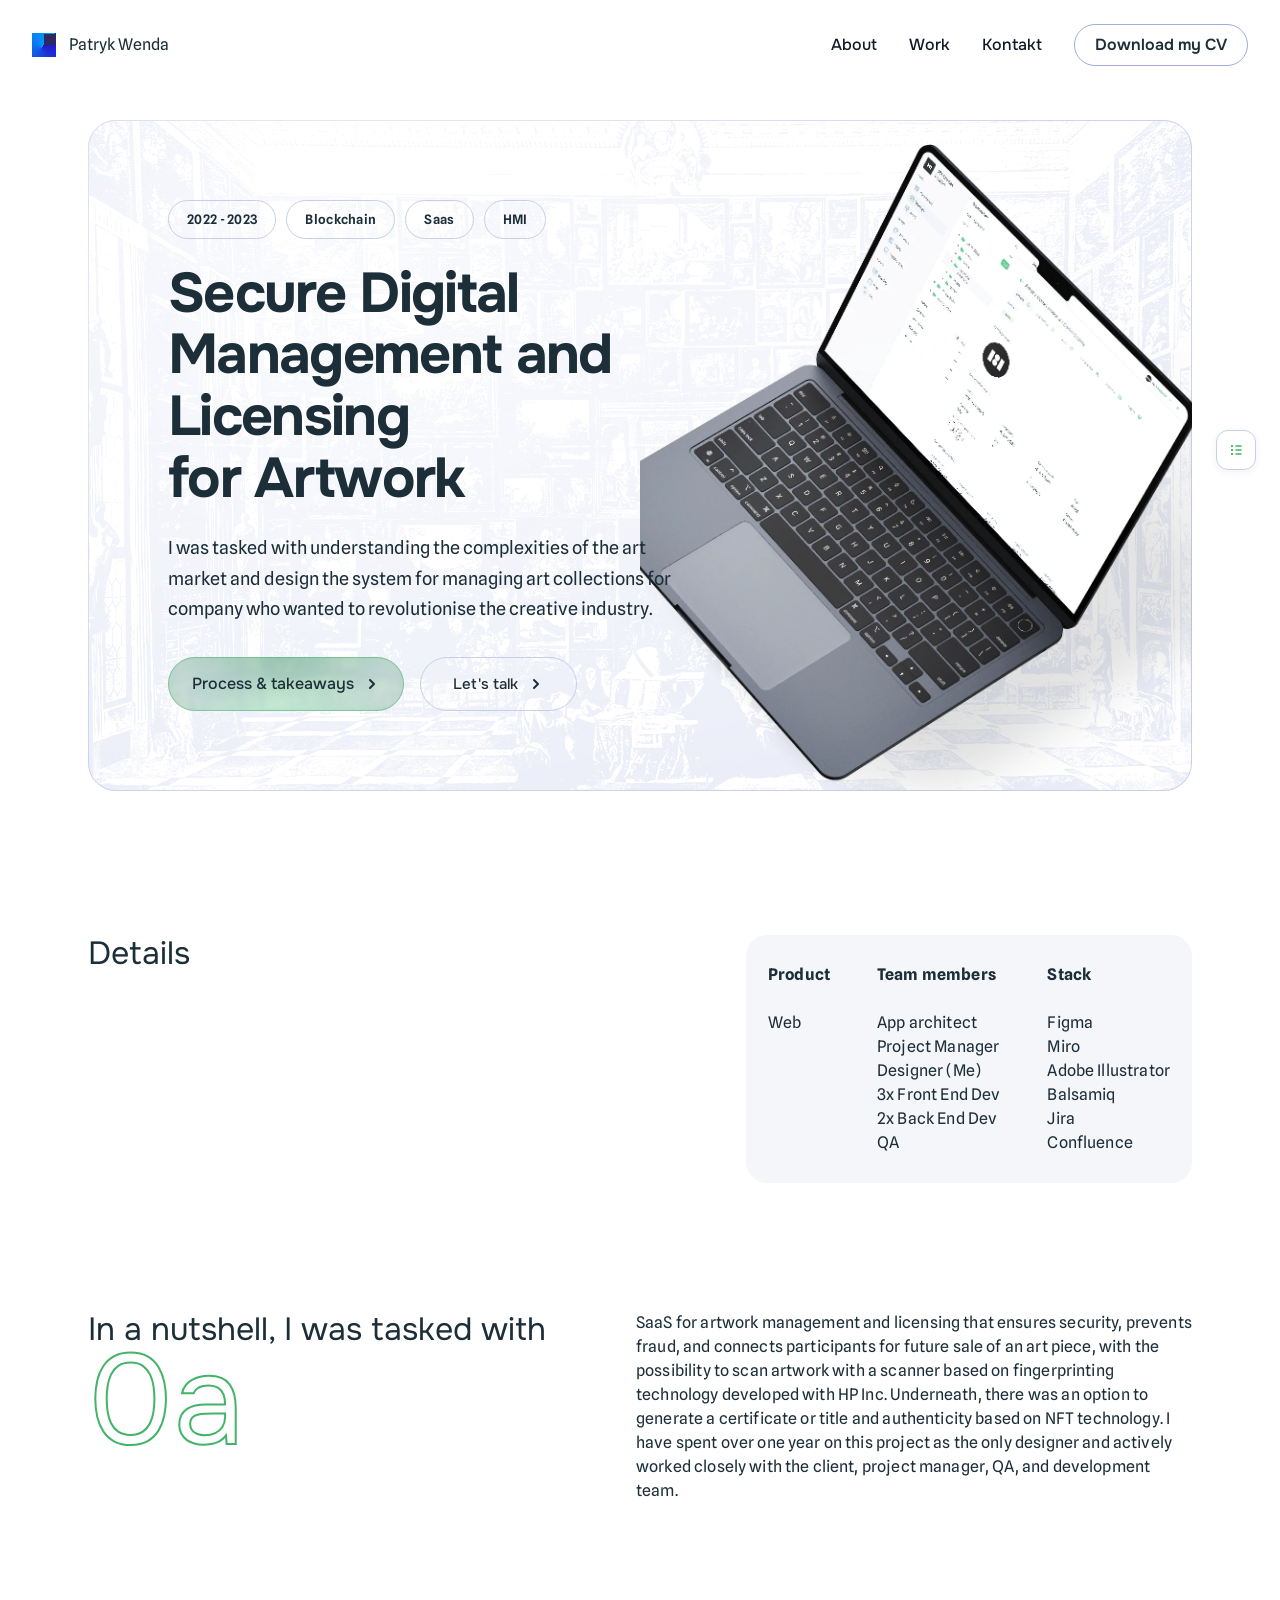
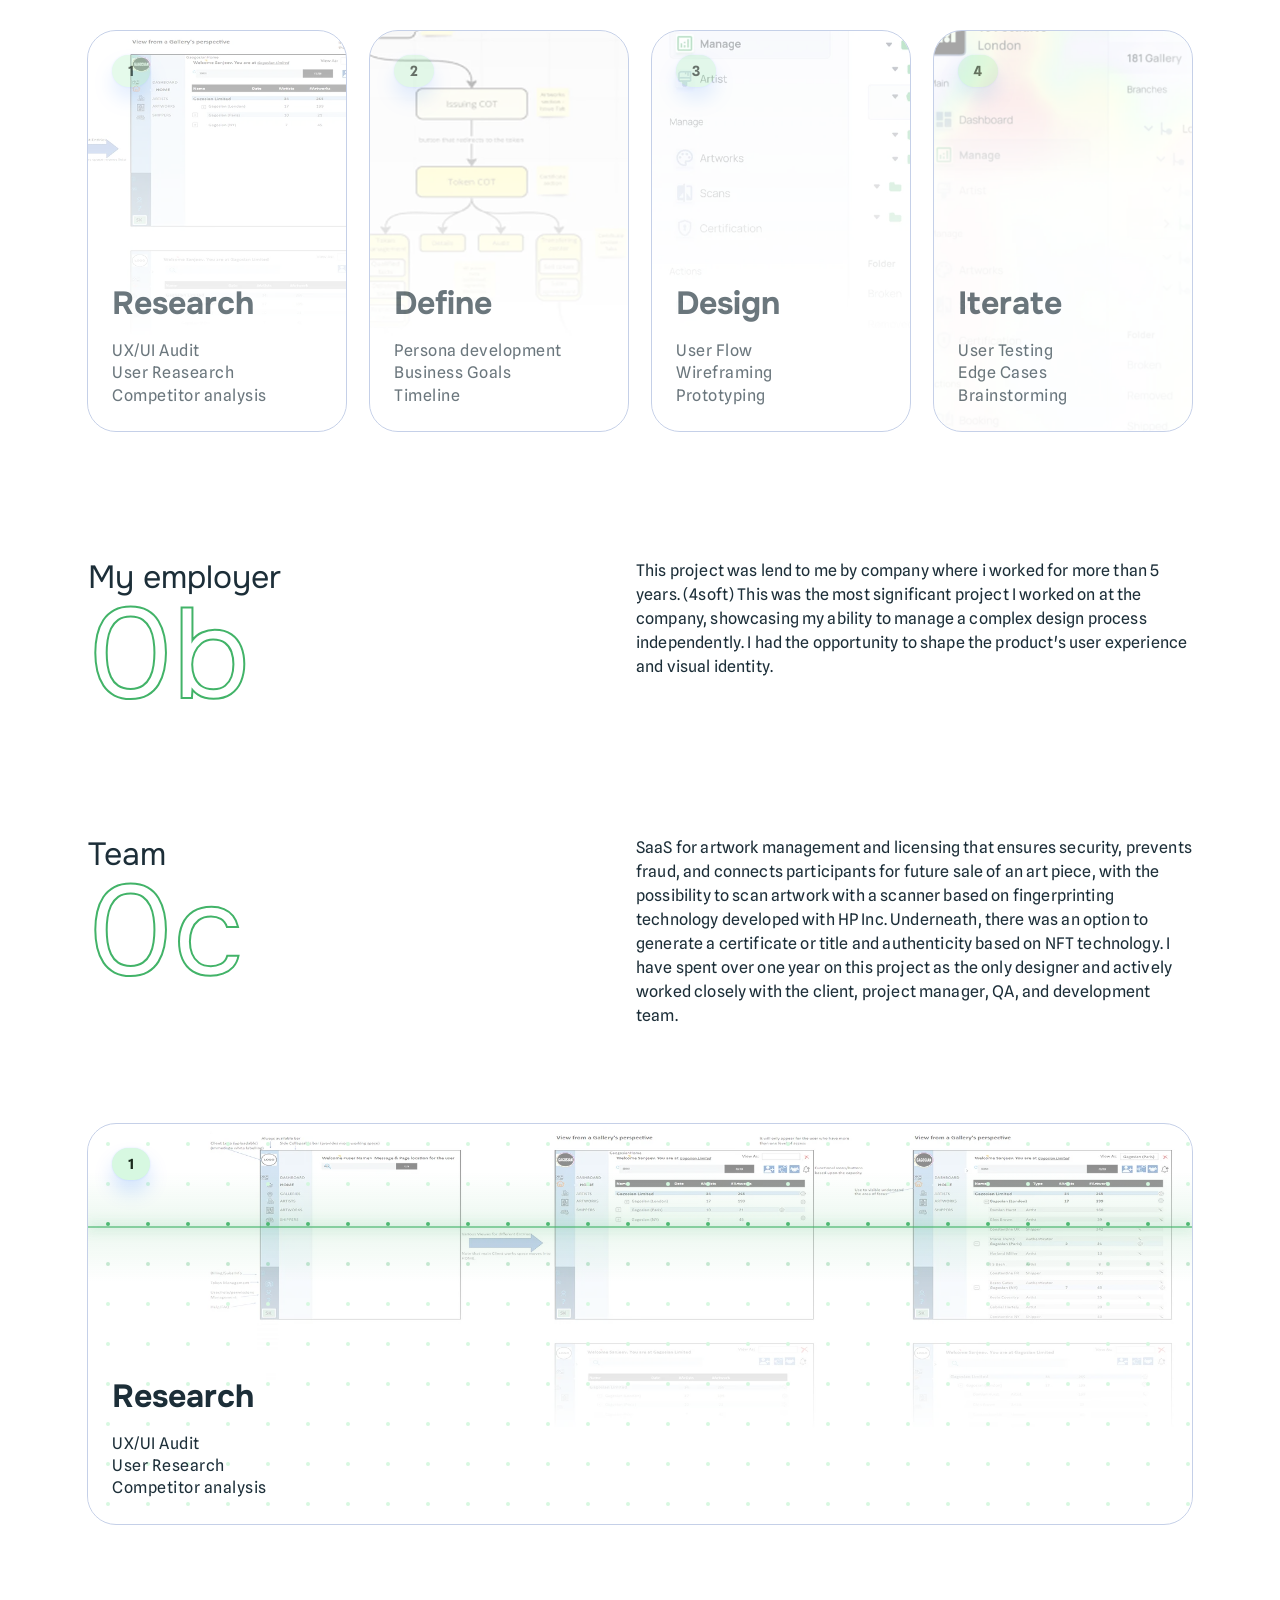
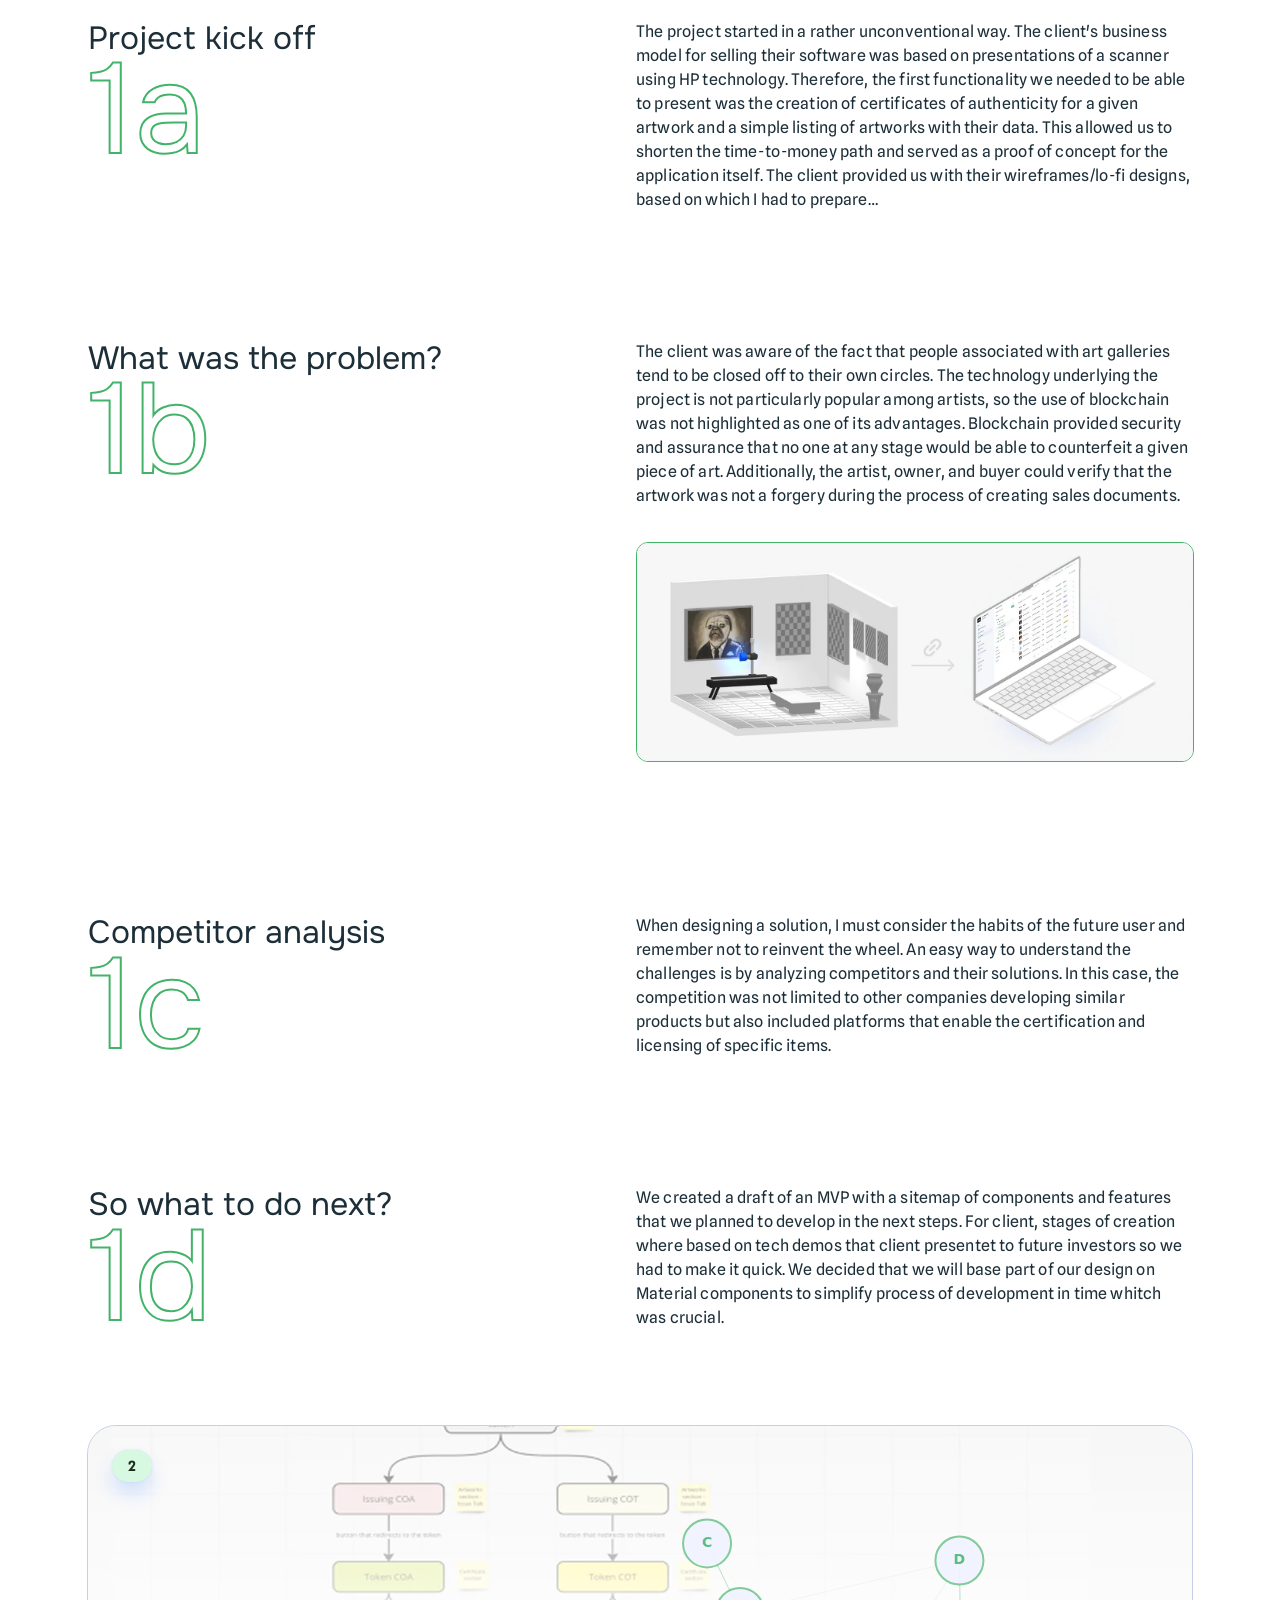
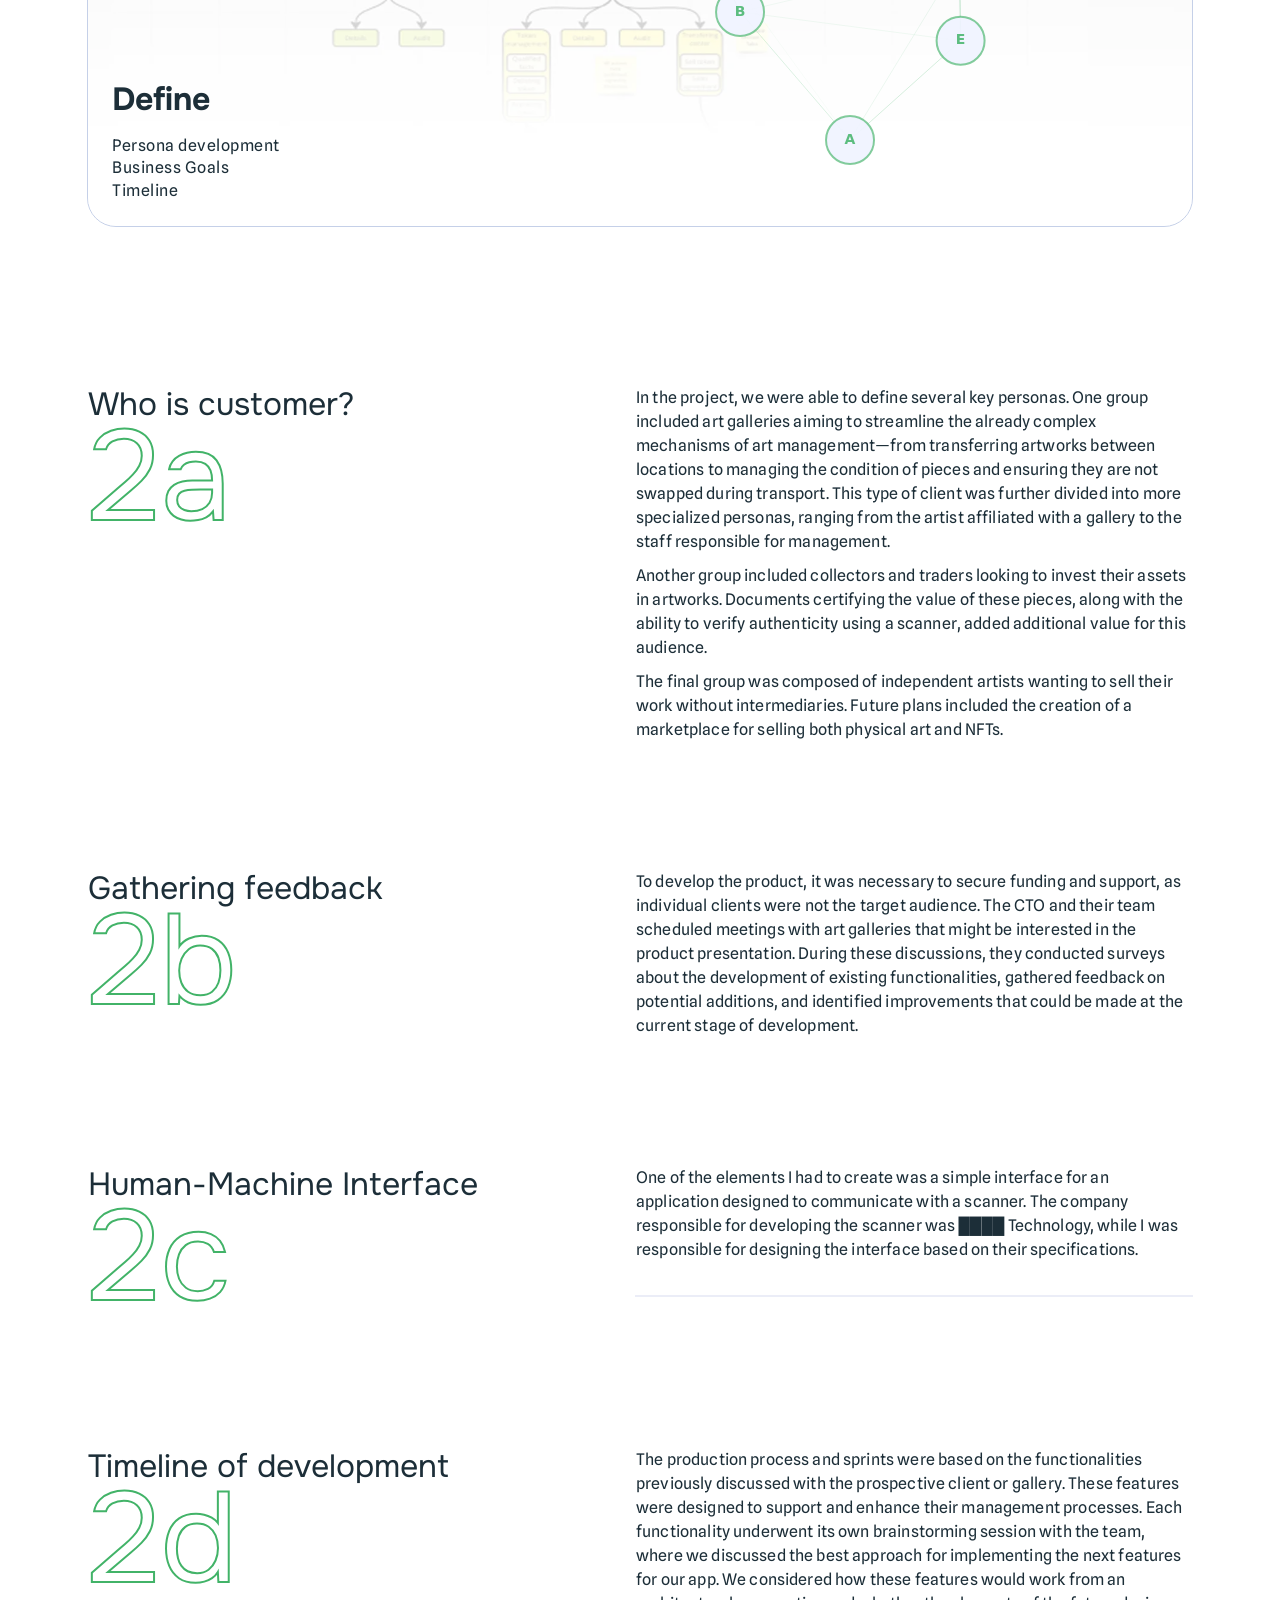
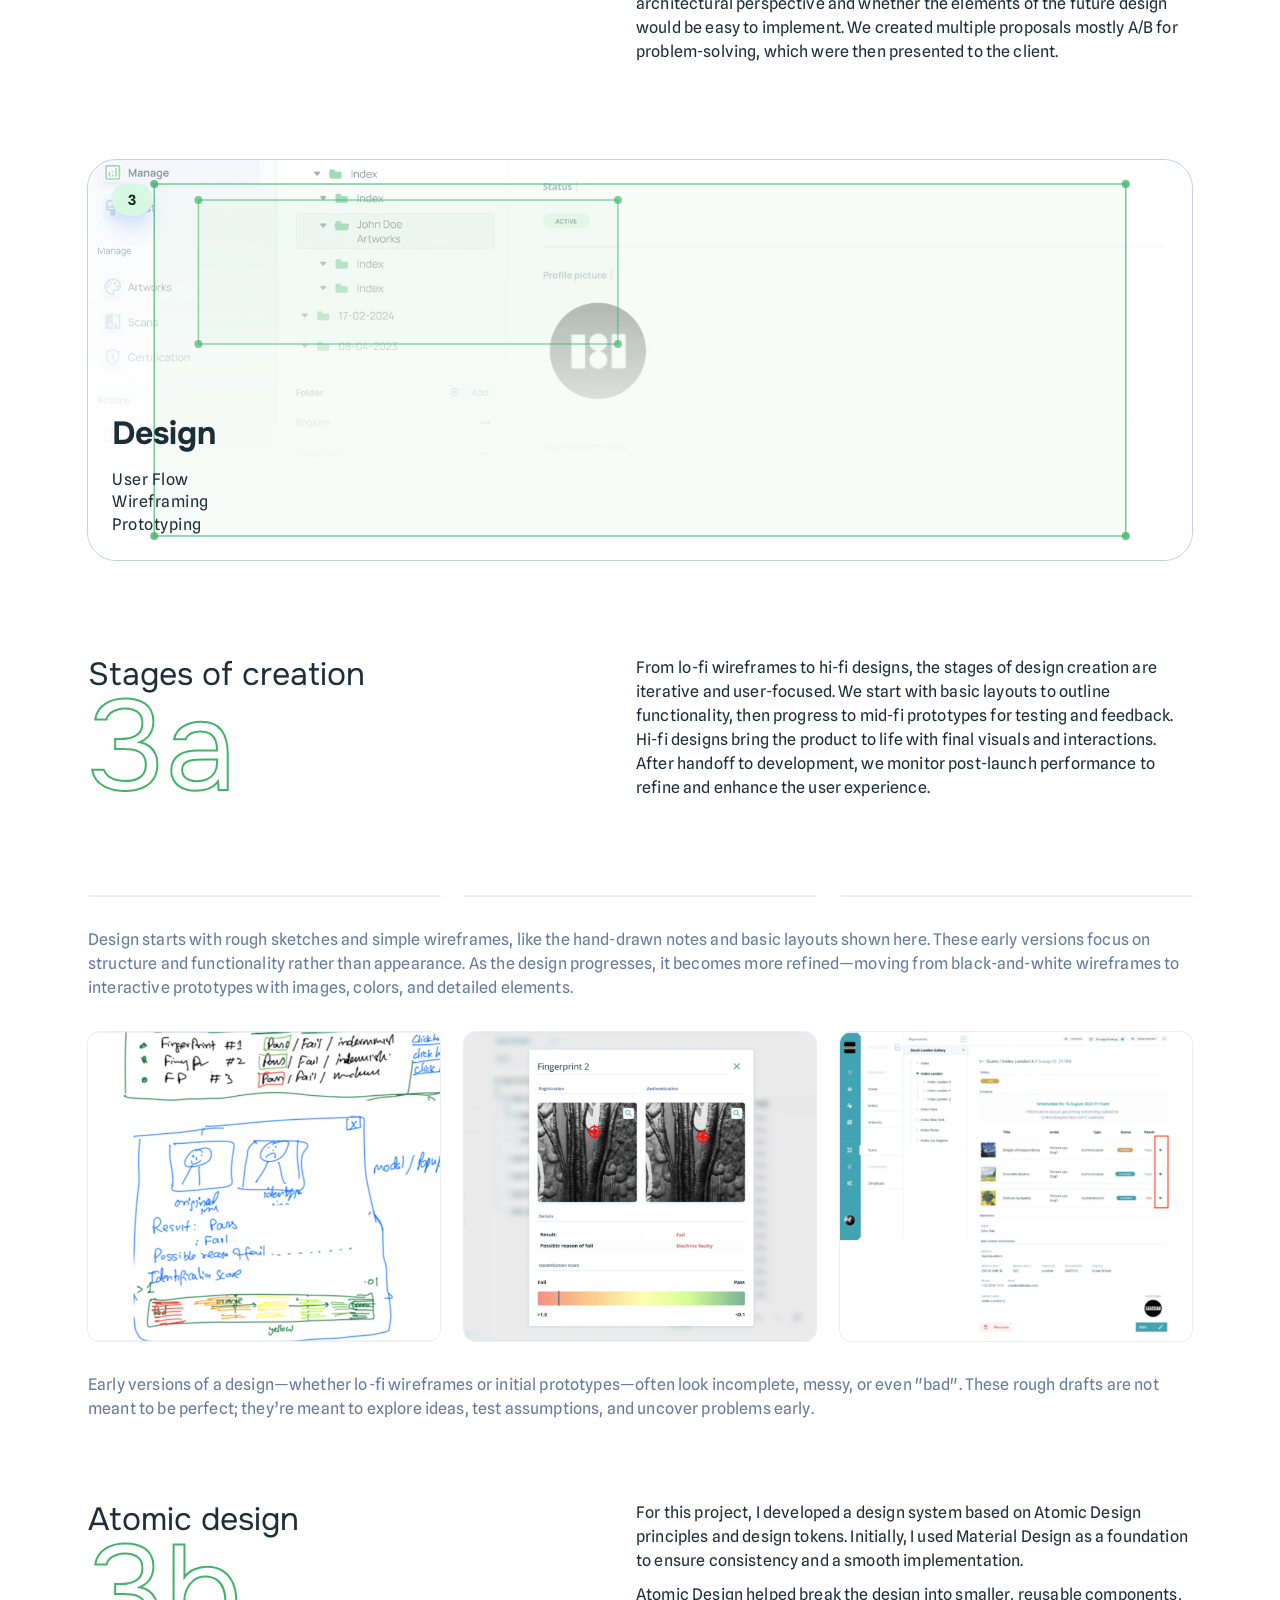
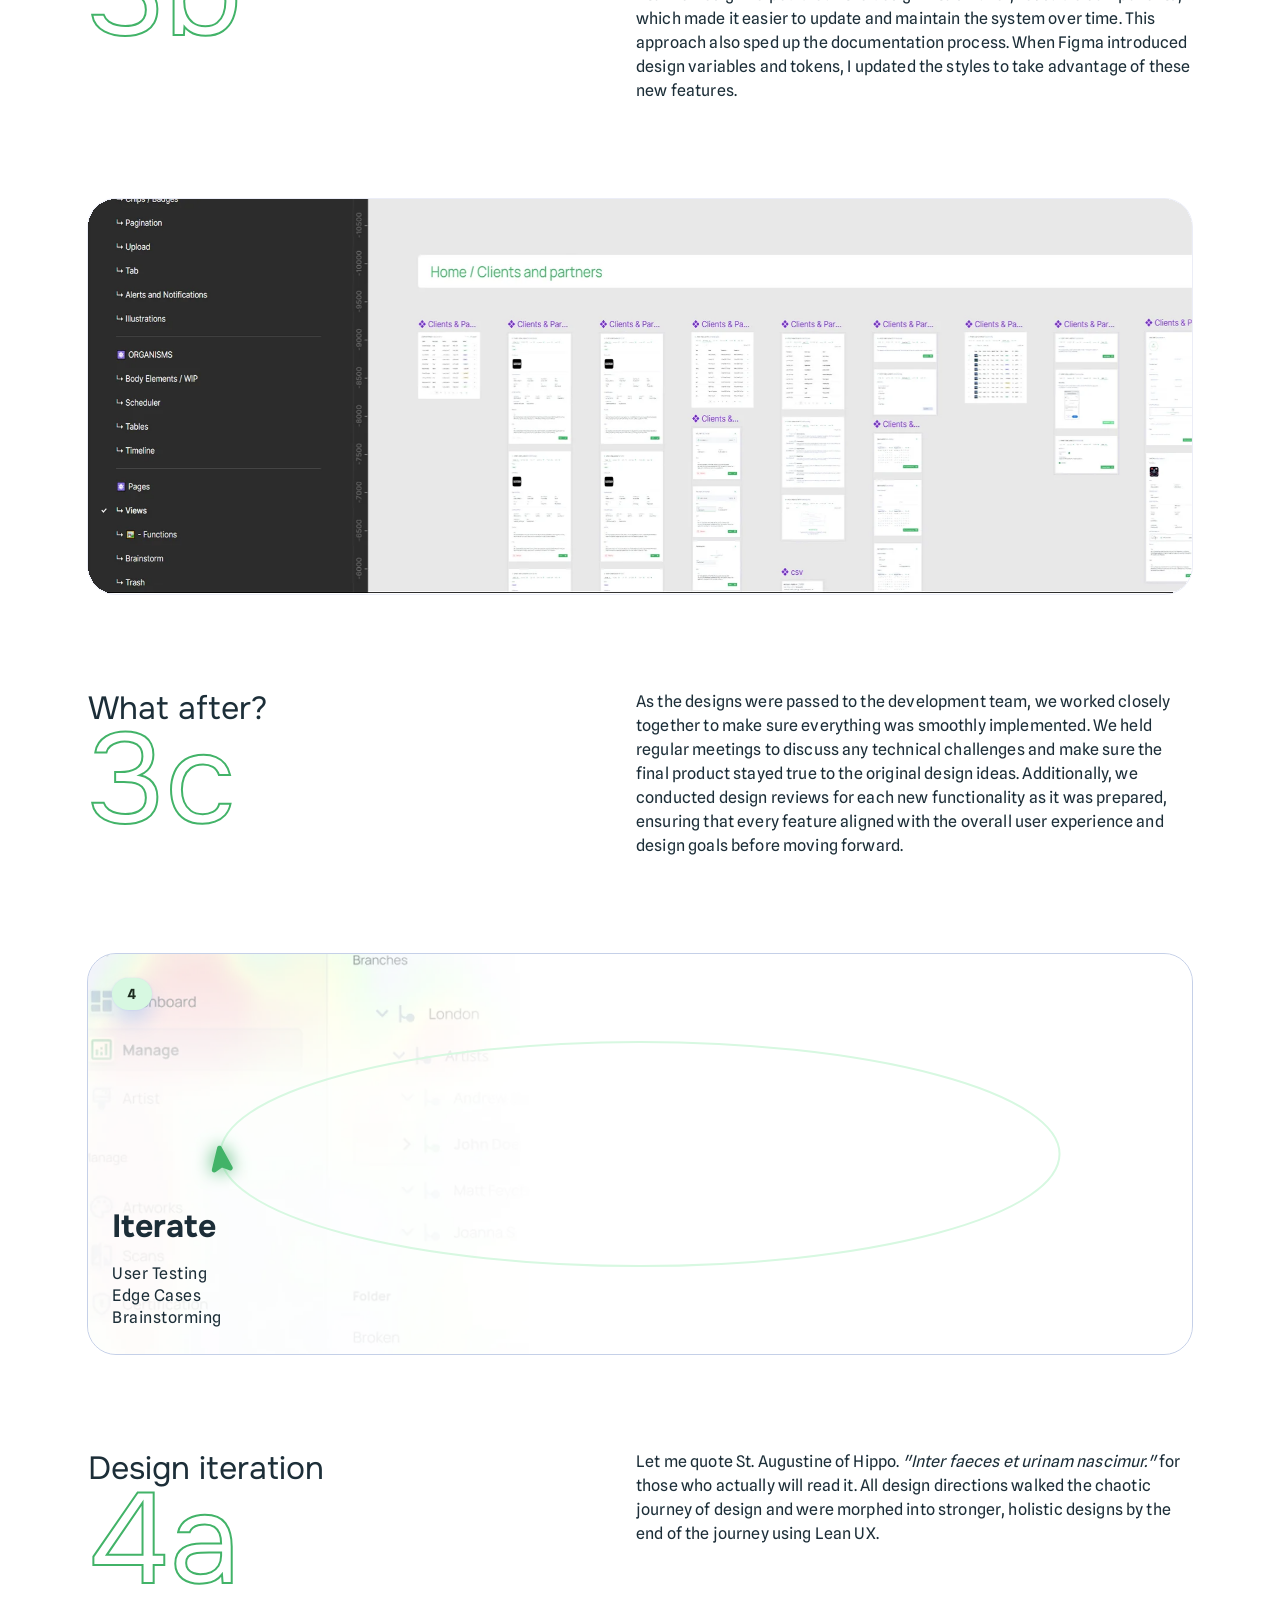
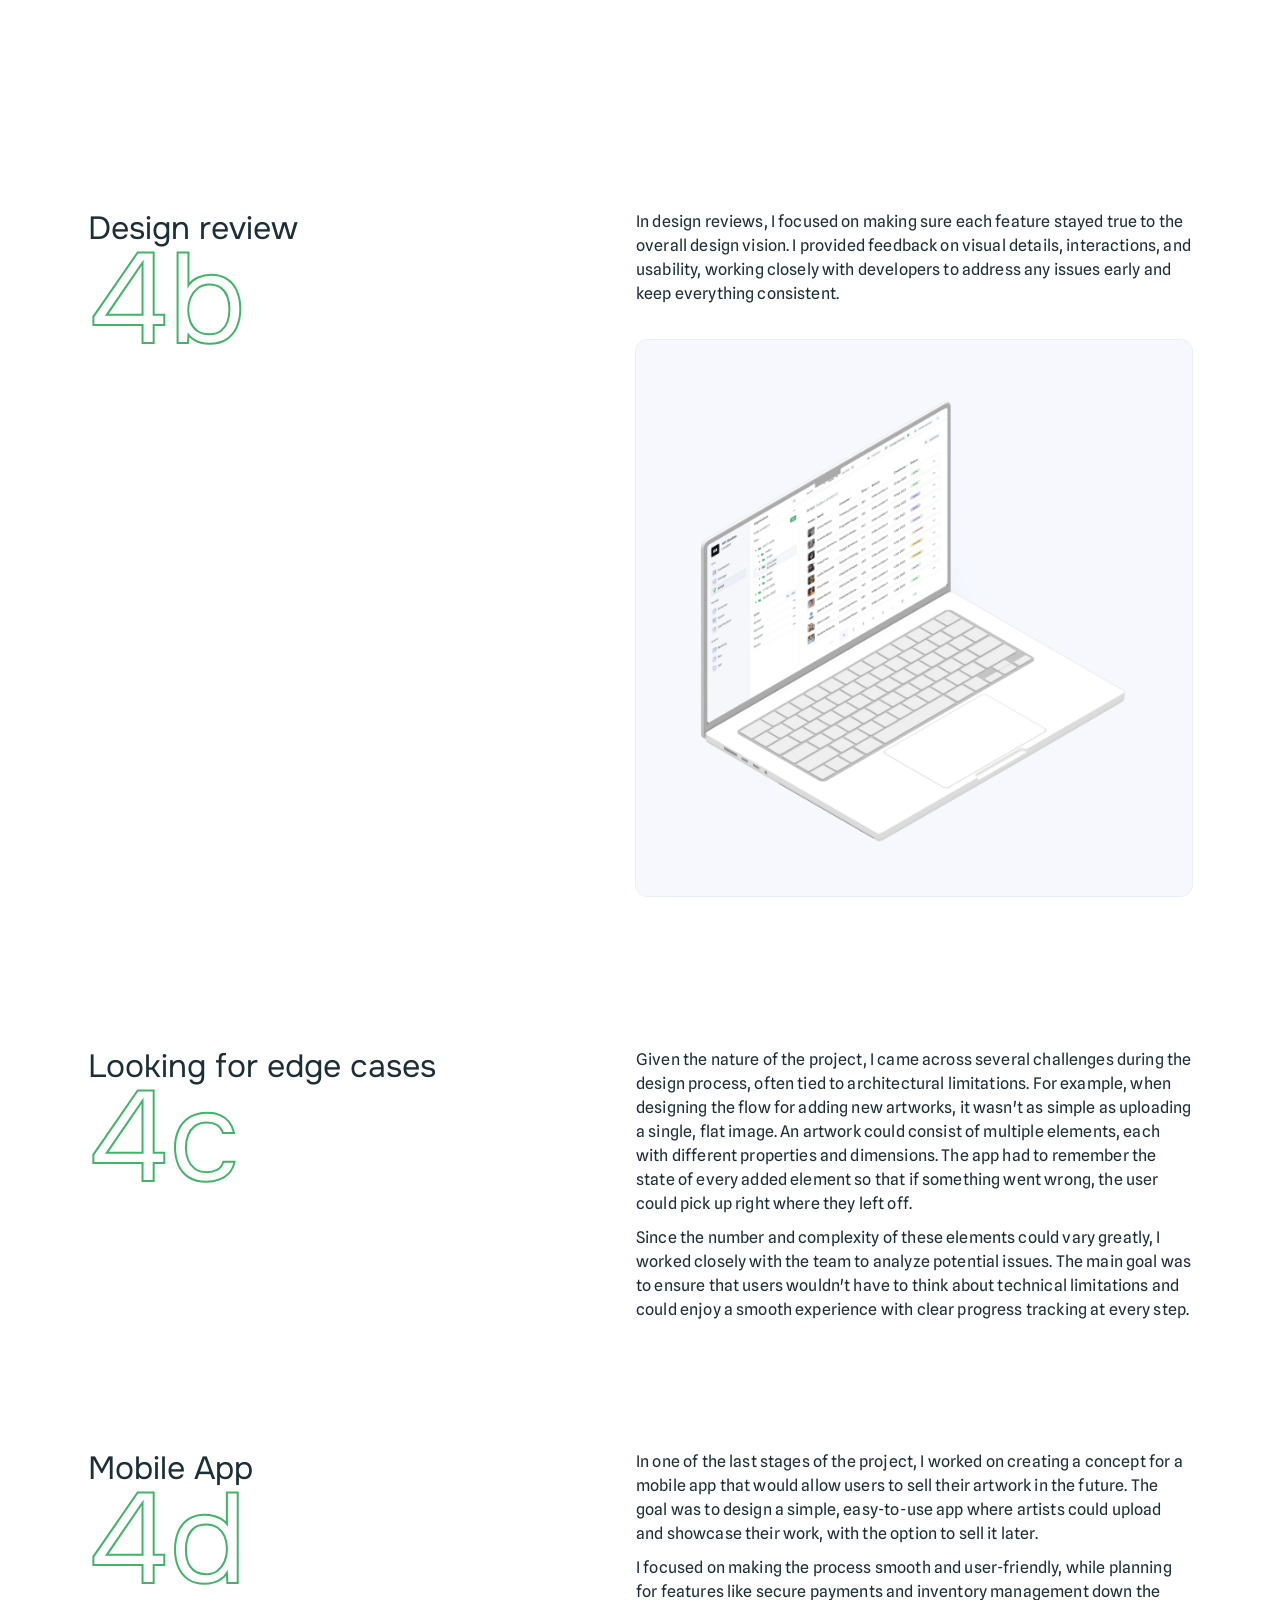
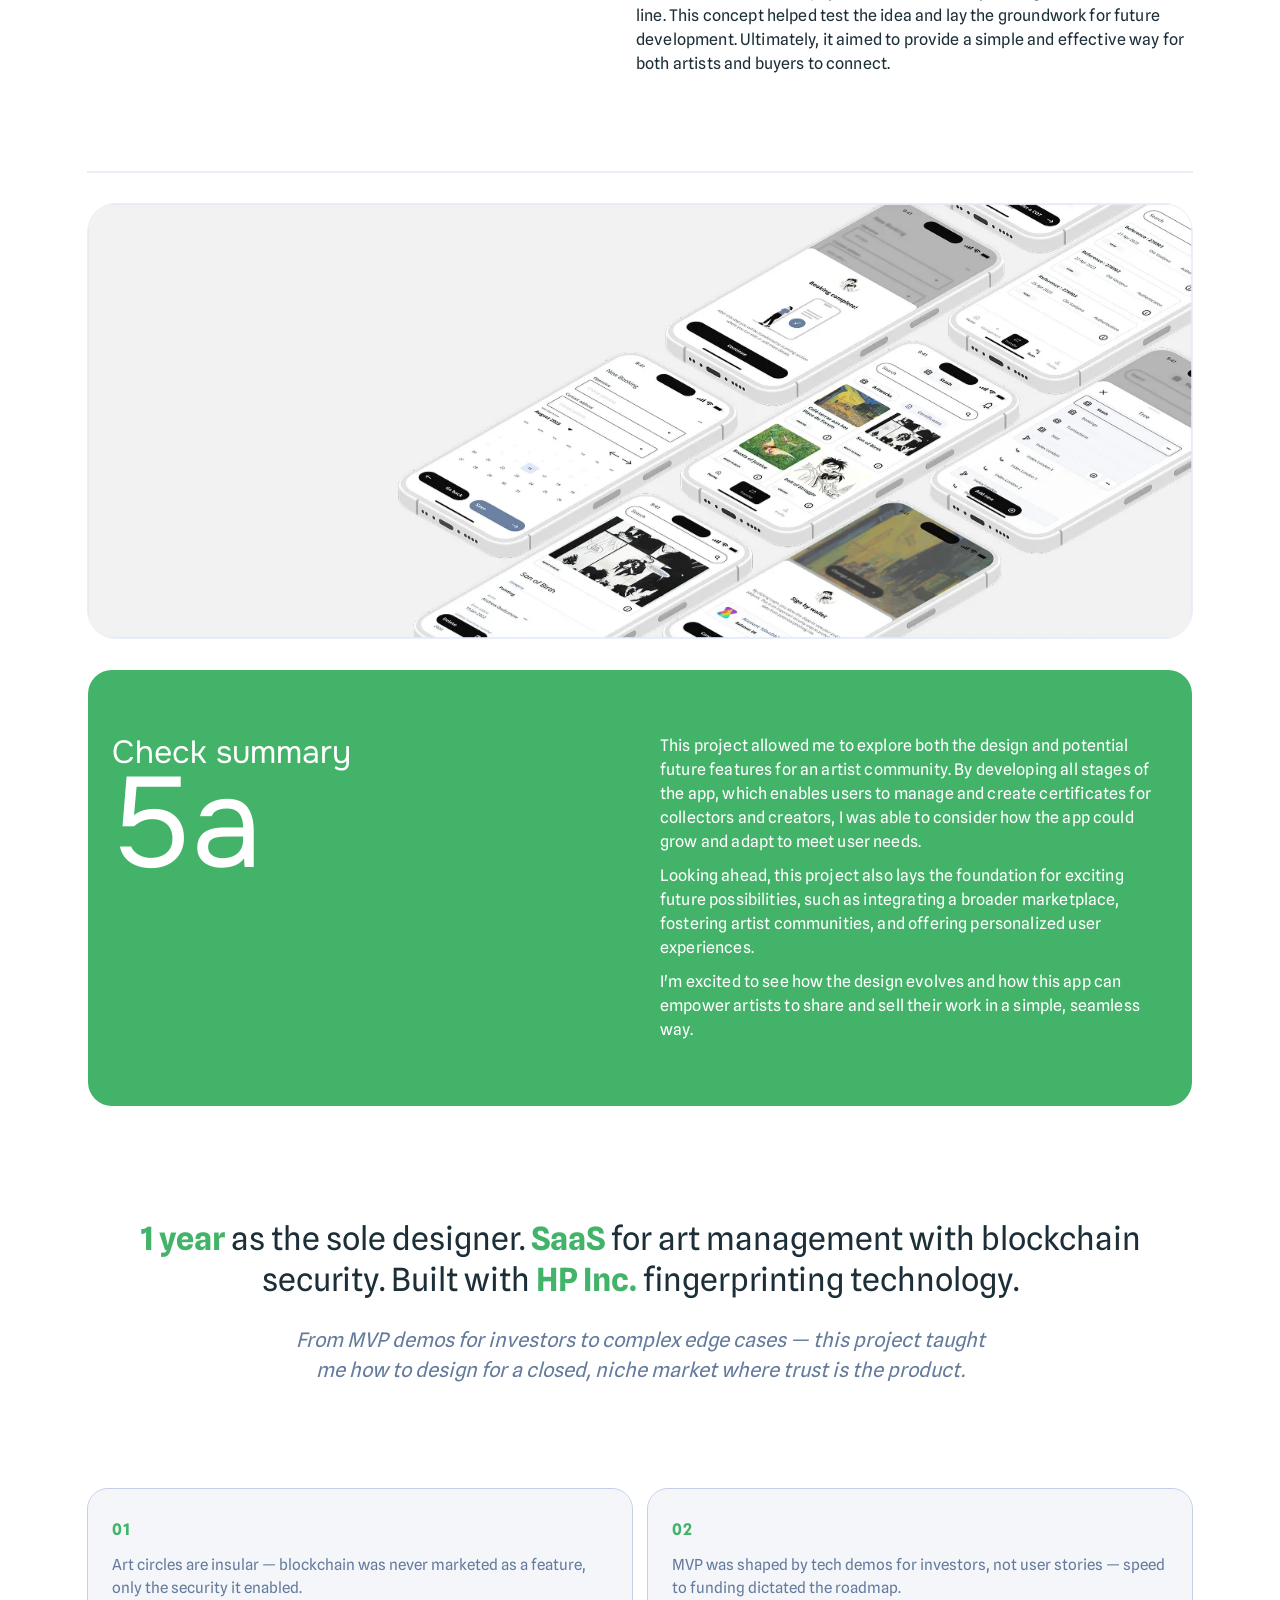
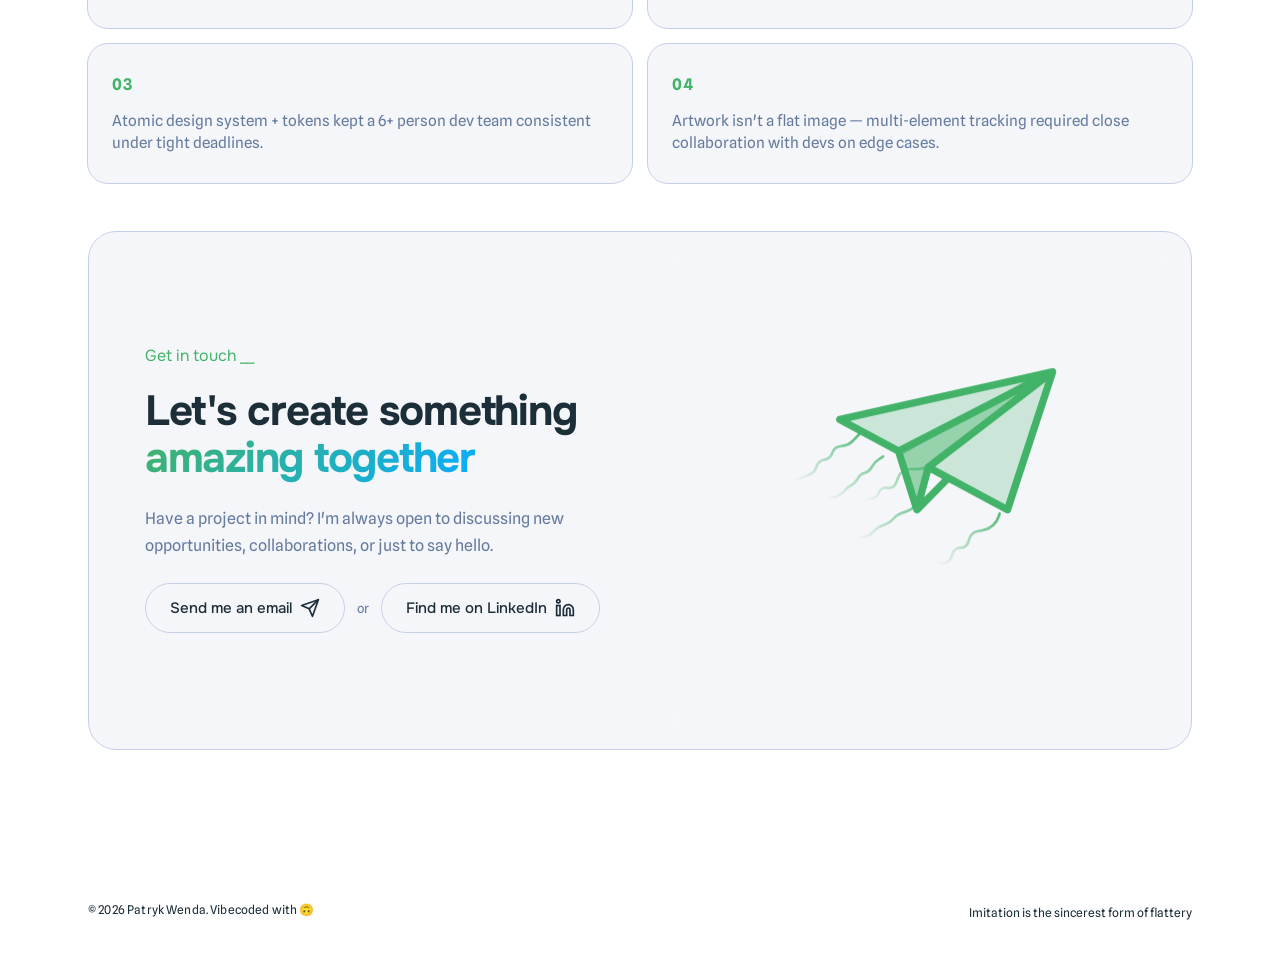
==== commit d8fbc431: "Update contact shader colors per case study theme; replace send icon with PLAIN1; fix blockchain car" ====
--- a/case-study/artclear.html
+++ b/case-study/artclear.html
@@ -856,7 +856,433 @@
         </div>
         <div class="hm-contact__right" id="contact-shader-wrap">
           <div id="contact-shader-mount"></div>
-          <img src="../Figma/send1.png" alt="" id="contact-send-icon">
+          <div id="contact-send-icon"><svg width="310" height="282" viewBox="0 0 310 282" fill="none" xmlns="http://www.w3.org/2000/svg">
+<style>
+svg { overflow: visible; }
+@keyframes kf_Group_632982_transform_0 {
+  0% {
+    transform: translateX(26.131px) translateY(3.55px) translate(126.435px, 83.366px) rotate(-0.049rad) translate(-126.435px, -83.366px);
+  }
+  1.67% {
+    transform: translateX(24.982px) translateY(2.415px) translate(126.435px, 83.366px) rotate(-0.049rad) translate(-126.435px, -83.366px);
+  }
+  3.33% {
+    transform: translateX(23.841px) translateY(1.288px) translate(126.435px, 83.366px) rotate(-0.048rad) translate(-126.435px, -83.366px);
+  }
+  5% {
+    transform: translateX(22.692px) translateY(0.153px) translate(126.435px, 83.366px) rotate(-0.047rad) translate(-126.435px, -83.366px);
+  }
+  6.67% {
+    transform: translateX(21.543px) translateY(-0.982px) translate(126.435px, 83.366px) rotate(-0.046rad) translate(-126.435px, -83.366px);
+  }
+  8.33% {
+    transform: translateX(20.401px) translateY(-2.11px) translate(126.435px, 83.366px) rotate(-0.044rad) translate(-126.435px, -83.366px);
+  }
+  10% {
+    transform: translateX(19.253px) translateY(-3.244px) translate(126.435px, 83.366px) rotate(-0.042rad) translate(-126.435px, -83.366px);
+  }
+  11.67% {
+    transform: translateX(18.104px) translateY(-4.379px) translate(126.435px, 83.366px) rotate(-0.039rad) translate(-126.435px, -83.366px);
+  }
+  13.33% {
+    transform: translateX(16.962px) translateY(-5.507px) translate(126.435px, 83.366px) rotate(-0.035rad) translate(-126.435px, -83.366px);
+  }
+  15% {
+    transform: translateX(15.814px) translateY(-6.641px) translate(126.435px, 83.366px) rotate(-0.031rad) translate(-126.435px, -83.366px);
+  }
+  16.67% {
+    transform: translateX(14.665px) translateY(-7.776px) translate(126.435px, 83.366px) rotate(-0.026rad) translate(-126.435px, -83.366px);
+  }
+  18.33% {
+    transform: translateX(13.523px) translateY(-8.904px) translate(126.435px, 83.366px) rotate(-0.021rad) translate(-126.435px, -83.366px);
+  }
+  20% {
+    transform: translateX(12.375px) translateY(-10.039px) translate(126.435px, 83.366px) rotate(-0.015rad) translate(-126.435px, -83.366px);
+  }
+  21.67% {
+    transform: translateX(11.226px) translateY(-11.173px) translate(126.435px, 83.366px) rotate(-0.008rad) translate(-126.435px, -83.366px);
+  }
+  23.33% {
+    transform: translateX(10.084px) translateY(-12.301px) translate(126.435px, 83.366px) rotate(-0.001rad) translate(-126.435px, -83.366px);
+  }
+  25% {
+    transform: translateX(8.935px) translateY(-13.436px) translate(126.435px, 83.366px) rotate(0.007rad) translate(-126.435px, -83.366px);
+  }
+  25.13% {
+    transform: translateX(8.846px) translateY(-13.524px) translate(126.435px, 83.366px) rotate(0.008rad) translate(-126.435px, -83.366px);
+  }
+  26.67% {
+    transform: translateX(8.668px) translateY(-13.7px) translate(126.435px, 83.366px) rotate(0.015rad) translate(-126.435px, -83.366px);
+  }
+  28.33% {
+    transform: translateX(8.063px) translateY(-14.298px) translate(126.435px, 83.366px) rotate(0.022rad) translate(-126.435px, -83.366px);
+  }
+  30% {
+    transform: translateX(7.231px) translateY(-15.119px) translate(126.435px, 83.366px) rotate(0.029rad) translate(-126.435px, -83.366px);
+  }
+  31.67% {
+    transform: translateX(6.628px) translateY(-15.715px) translate(126.435px, 83.366px) rotate(0.036rad) translate(-126.435px, -83.366px);
+  }
+  33.18% {
+    transform: translateX(6.457px) translateY(-15.884px) translate(126.435px, 83.366px) rotate(0.041rad) translate(-126.435px, -83.366px);
+  }
+  33.33% {
+    transform: translateX(6.654px) translateY(-15.767px) translate(126.435px, 83.366px) rotate(0.042rad) translate(-126.435px, -83.366px);
+  }
+  35% {
+    transform: translateX(8.852px) translateY(-14.464px) translate(126.435px, 83.366px) rotate(0.047rad) translate(-126.435px, -83.366px);
+  }
+  36.67% {
+    transform: translateX(11.049px) translateY(-13.162px) translate(126.435px, 83.366px) rotate(0.052rad) translate(-126.435px, -83.366px);
+  }
+  38.33% {
+    transform: translateX(13.233px) translateY(-11.867px) translate(126.435px, 83.366px) rotate(0.056rad) translate(-126.435px, -83.366px);
+  }
+  40% {
+    transform: translateX(15.431px) translateY(-10.564px) translate(126.435px, 83.366px) rotate(0.059rad) translate(-126.435px, -83.366px);
+  }
+  41.67% {
+    transform: translateX(17.628px) translateY(-9.261px) translate(126.435px, 83.366px) rotate(0.062rad) translate(-126.435px, -83.366px);
+  }
+  43.33% {
+    transform: translateX(19.812px) translateY(-7.966px) translate(126.435px, 83.366px) rotate(0.064rad) translate(-126.435px, -83.366px);
+  }
+  45% {
+    transform: translateX(22.01px) translateY(-6.663px) translate(126.435px, 83.366px) rotate(0.066rad) translate(-126.435px, -83.366px);
+  }
+  46.67% {
+    transform: translateX(24.207px) translateY(-5.361px) translate(126.435px, 83.366px) rotate(0.067rad) translate(-126.435px, -83.366px);
+  }
+  48.33% {
+    transform: translateX(26.391px) translateY(-4.066px) translate(126.435px, 83.366px) rotate(0.068rad) translate(-126.435px, -83.366px);
+  }
+  49.65% {
+    transform: translateX(28.128px) translateY(-3.036px) translate(126.435px, 83.366px) rotate(0.068rad) translate(-126.435px, -83.366px);
+  }
+  50% {
+    transform: translateX(28.149px) translateY(-3.029px) translate(126.435px, 83.366px) rotate(0.068rad) translate(-126.435px, -83.366px);
+  }
+  51.08% {
+    transform: translateX(28.483px) translateY(-2.912px) translate(126.435px, 83.366px) rotate(0.068rad) translate(-126.435px, -83.366px);
+  }
+  51.67% {
+    transform: translateX(28.846px) translateY(-2.785px) translate(126.435px, 83.366px) rotate(0.068rad) translate(-126.435px, -83.366px);
+  }
+  53.33% {
+    transform: translateX(30.588px) translateY(-2.176px) translate(126.435px, 83.366px) rotate(0.068rad) translate(-126.435px, -83.366px);
+  }
+  55% {
+    transform: translateX(33.405px) translateY(-1.191px) translate(126.435px, 83.366px) rotate(0.067rad) translate(-126.435px, -83.366px);
+  }
+  56.67% {
+    transform: translateX(37.099px) translateY(0.101px) translate(126.435px, 83.366px) rotate(0.066rad) translate(-126.435px, -83.366px);
+  }
+  58.33% {
+    transform: translateX(41.192px) translateY(1.533px) translate(126.435px, 83.366px) rotate(0.064rad) translate(-126.435px, -83.366px);
+  }
+  60% {
+    transform: translateX(45.113px) translateY(2.904px) translate(126.435px, 83.366px) rotate(0.061rad) translate(-126.435px, -83.366px);
+  }
+  61.67% {
+    transform: translateX(48.297px) translateY(4.017px) translate(126.435px, 83.366px) rotate(0.058rad) translate(-126.435px, -83.366px);
+  }
+  63.33% {
+    transform: translateX(50.447px) translateY(4.769px) translate(126.435px, 83.366px) rotate(0.054rad) translate(-126.435px, -83.366px);
+  }
+  65% {
+    transform: translateX(51.534px) translateY(5.149px) translate(126.435px, 83.366px) rotate(0.05rad) translate(-126.435px, -83.366px);
+  }
+  65.98% {
+    transform: translateX(51.699px) translateY(5.207px) translate(126.435px, 83.366px) rotate(0.047rad) translate(-126.435px, -83.366px);
+  }
+  66.67% {
+    transform: translateX(51.677px) translateY(5.206px) translate(126.435px, 83.366px) rotate(0.045rad) translate(-126.435px, -83.366px);
+  }
+  68.33% {
+    transform: translateX(51.434px) translateY(5.19px) translate(126.435px, 83.366px) rotate(0.039rad) translate(-126.435px, -83.366px);
+  }
+  70% {
+    transform: translateX(50.908px) translateY(5.156px) translate(126.435px, 83.366px) rotate(0.032rad) translate(-126.435px, -83.366px);
+  }
+  71.67% {
+    transform: translateX(50.086px) translateY(5.103px) translate(126.435px, 83.366px) rotate(0.024rad) translate(-126.435px, -83.366px);
+  }
+  73.33% {
+    transform: translateX(48.968px) translateY(5.031px) translate(126.435px, 83.366px) rotate(0.016rad) translate(-126.435px, -83.366px);
+  }
+  75% {
+    transform: translateX(47.544px) translateY(4.939px) translate(126.435px, 83.366px) rotate(0.008rad) translate(-126.435px, -83.366px);
+  }
+  76.67% {
+    transform: translateX(45.839px) translateY(4.829px) translate(126.435px, 83.366px) rotate(0rad) translate(-126.435px, -83.366px);
+  }
+  78.33% {
+    transform: translateX(43.9px) translateY(4.704px) translate(126.435px, 83.366px) rotate(-0.008rad) translate(-126.435px, -83.366px);
+  }
+  80% {
+    transform: translateX(41.761px) translateY(4.566px) translate(126.435px, 83.366px) rotate(-0.016rad) translate(-126.435px, -83.366px);
+  }
+  81.67% {
+    transform: translateX(39.509px) translateY(4.42px) translate(126.435px, 83.366px) rotate(-0.022rad) translate(-126.435px, -83.366px);
+  }
+  83.33% {
+    transform: translateX(37.247px) translateY(4.274px) translate(126.435px, 83.366px) rotate(-0.028rad) translate(-126.435px, -83.366px);
+  }
+  85% {
+    transform: translateX(35.038px) translateY(4.132px) translate(126.435px, 83.366px) rotate(-0.033rad) translate(-126.435px, -83.366px);
+  }
+  86.67% {
+    transform: translateX(32.98px) translateY(3.999px) translate(126.435px, 83.366px) rotate(-0.037rad) translate(-126.435px, -83.366px);
+  }
+  88.33% {
+    transform: translateX(31.151px) translateY(3.881px) translate(126.435px, 83.366px) rotate(-0.041rad) translate(-126.435px, -83.366px);
+  }
+  90% {
+    transform: translateX(29.576px) translateY(3.779px) translate(126.435px, 83.366px) rotate(-0.043rad) translate(-126.435px, -83.366px);
+  }
+  91.67% {
+    transform: translateX(28.293px) translateY(3.697px) translate(126.435px, 83.366px) rotate(-0.046rad) translate(-126.435px, -83.366px);
+  }
+  93.33% {
+    transform: translateX(27.318px) translateY(3.634px) translate(126.435px, 83.366px) rotate(-0.047rad) translate(-126.435px, -83.366px);
+  }
+  95% {
+    transform: translateX(26.637px) translateY(3.59px) translate(126.435px, 83.366px) rotate(-0.048rad) translate(-126.435px, -83.366px);
+  }
+  96.67% {
+    transform: translateX(26.246px) translateY(3.564px) translate(126.435px, 83.366px) rotate(-0.049rad) translate(-126.435px, -83.366px);
+  }
+  98.23% {
+    transform: translateX(26.131px) translateY(3.557px) translate(126.435px, 83.366px) rotate(-0.049rad) translate(-126.435px, -83.366px);
+  }
+  98.33% {
+    transform: translateX(26.131px) translateY(3.557px) translate(126.435px, 83.366px) rotate(-0.049rad) translate(-126.435px, -83.366px);
+  }
+  100% {
+    transform: translateX(26.131px) translateY(3.557px) translate(126.435px, 83.366px) rotate(-0.049rad) translate(-126.435px, -83.366px);
+  }
+}
+#Group_632982 {
+  transform-origin: 0 0;
+  animation: kf_Group_632982_transform_0 3s linear infinite;
+}
+@keyframes kf_Vector_141_transform_0 {
+  0% {
+    transform: translateX(0px) translateY(0px) translateX(-0.426px) translateY(-2.285px);
+  }
+  25.13% {
+    transform: translateX(0px) translateY(0px) translateX(-3.432px) translateY(-32.686px);
+  }
+  100% {
+    transform: translateX(0px) translateY(0px) translateX(-3.432px) translateY(-32.686px);
+  }
+}
+@keyframes kf_Vector_141_path-trim_0 {
+  0% {
+    animation-timing-function: cubic-bezier(0.5, 0, 0.5, 1);
+    stroke-dasharray: 0 1;
+    stroke-dashoffset: -1;
+    visibility: hidden;
+  }
+  13.52% {
+    animation-timing-function: cubic-bezier(0.5, 0, 0.5, 1);
+    stroke-dasharray: 1 1;
+    stroke-dashoffset: 0;
+    visibility: visible;
+  }
+  25.133% {
+    stroke-dasharray: 0 1;
+    stroke-dashoffset: 0;
+    visibility: hidden;
+  }
+  100% {
+    stroke-dasharray: 0 1;
+    stroke-dashoffset: 0;
+    visibility: hidden;
+  }
+}
+#Vector_141 {
+  transform-origin: 0 0;
+  animation:
+    kf_Vector_141_transform_0 3s linear infinite,
+    kf_Vector_141_path-trim_0 3s linear infinite;
+}
+@keyframes kf_Vector_142_path-trim_0 {
+  0% {
+    stroke-dasharray: 0 1;
+    stroke-dashoffset: -1;
+    visibility: hidden;
+  }
+  25.949% {
+    animation-timing-function: cubic-bezier(0.5, 0, 0.5, 1);
+    stroke-dasharray: 0 1;
+    stroke-dashoffset: -1;
+    visibility: hidden;
+  }
+  39.469% {
+    animation-timing-function: cubic-bezier(0.5, 0, 0.5, 1);
+    stroke-dasharray: 1 1;
+    stroke-dashoffset: 0;
+    visibility: visible;
+  }
+  51.083% {
+    stroke-dasharray: 0 1;
+    stroke-dashoffset: 0;
+    visibility: hidden;
+  }
+  100% {
+    stroke-dasharray: 0 1;
+    stroke-dashoffset: 0;
+    visibility: hidden;
+  }
+}
+#Vector_142 {
+  animation: kf_Vector_142_path-trim_0 3s linear infinite;
+}
+@keyframes kf_Vector_143_path-trim_0 {
+  0% {
+    stroke-dasharray: 0 1;
+    stroke-dashoffset: -1;
+    visibility: hidden;
+  }
+  57.998% {
+    animation-timing-function: cubic-bezier(0.5, 0, 0.5, 1);
+    stroke-dasharray: 0 1;
+    stroke-dashoffset: -1;
+    visibility: hidden;
+  }
+  71.518% {
+    animation-timing-function: cubic-bezier(0.5, 0, 0.5, 1);
+    stroke-dasharray: 1 1;
+    stroke-dashoffset: 0;
+    visibility: visible;
+  }
+  83.131% {
+    stroke-dasharray: 0 1;
+    stroke-dashoffset: 0;
+    visibility: hidden;
+  }
+  100% {
+    stroke-dasharray: 0 1;
+    stroke-dashoffset: 0;
+    visibility: hidden;
+  }
+}
+#Vector_143 {
+  animation: kf_Vector_143_path-trim_0 3s linear infinite;
+}
+@keyframes kf_Vector_144_path-trim_0 {
+  0% {
+    stroke-dasharray: 0 1;
+    stroke-dashoffset: -1;
+    visibility: hidden;
+  }
+  39.469% {
+    animation-timing-function: cubic-bezier(0.5, 0, 0.5, 1);
+    stroke-dasharray: 0 1;
+    stroke-dashoffset: -1;
+    visibility: hidden;
+  }
+  52.989% {
+    animation-timing-function: cubic-bezier(0.5, 0, 0.5, 1);
+    stroke-dasharray: 1 1;
+    stroke-dashoffset: 0;
+    visibility: visible;
+  }
+  64.602% {
+    stroke-dasharray: 0 1;
+    stroke-dashoffset: 0;
+    visibility: hidden;
+  }
+  100% {
+    stroke-dasharray: 0 1;
+    stroke-dashoffset: 0;
+    visibility: hidden;
+  }
+}
+#Vector_144 {
+  animation: kf_Vector_144_path-trim_0 3s linear infinite;
+}
+@keyframes kf_Vector_145_path-trim_0 {
+  0% {
+    stroke-dasharray: 0 1;
+    stroke-dashoffset: -1;
+    visibility: hidden;
+  }
+  8.051% {
+    animation-timing-function: cubic-bezier(0.5, 0, 0.5, 1);
+    stroke-dasharray: 0 1;
+    stroke-dashoffset: -1;
+    visibility: hidden;
+  }
+  21.571% {
+    animation-timing-function: cubic-bezier(0.5, 0, 0.5, 1);
+    stroke-dasharray: 1 1;
+    stroke-dashoffset: 0;
+    visibility: visible;
+  }
+  33.185% {
+    stroke-dasharray: 0 1;
+    stroke-dashoffset: 0;
+    visibility: hidden;
+  }
+  100% {
+    stroke-dasharray: 0 1;
+    stroke-dashoffset: 0;
+    visibility: hidden;
+  }
+}
+#Vector_145 {
+  animation: kf_Vector_145_path-trim_0 3s linear infinite;
+}
+</style>
+<g id="Group_632979">
+<g id="Samolot" transform="translate(56.262)">
+<g id="Group_632982">
+<path id="Vector_Samolot" d="M252.83 4.72933C252.883 4.3275 252.886 3.92848 252.824 3.53508C252.816 3.47607 252.821 3.41987 252.81 3.36086C252.717 2.90283 252.535 2.47009 252.296 2.06264C252.27 2.01768 252.268 1.96991 252.242 1.92495C252.2 1.85751 252.133 1.82379 252.088 1.75916C251.992 1.62428 251.919 1.47254 251.804 1.3489C251.661 1.19154 251.486 1.07633 251.326 0.944257C251.239 0.874007 251.163 0.792516 251.073 0.730696C250.697 0.469366 250.287 0.269856 249.848 0.143406C249.77 0.120926 249.691 0.118116 249.612 0.101256C249.241 0.0169564 248.862 -0.0139534 248.477 0.00571661C248.348 0.0113366 248.227 0.0225768 248.098 0.0394369C247.988 0.0562969 247.876 0.0450562 247.766 0.0675362L3.29599 54.7389C1.57908 55.1239 0.28086 56.5345 0.0392 58.2767C-0.19965 60.0189 0.66864 61.7302 2.21695 62.5619L68.3166 98.1394L88.9054 163.781C88.9279 163.851 88.9757 163.902 89.001 163.969C89.06 164.127 89.1471 164.267 89.2258 164.419C89.3916 164.739 89.5827 165.031 89.8187 165.296C89.8805 165.366 89.903 165.456 89.9704 165.52C90.0322 165.579 90.1109 165.599 90.1756 165.655C90.4538 165.897 90.7572 166.091 91.0888 166.254C91.2209 166.318 91.3361 166.403 91.471 166.45C91.9318 166.622 92.4151 166.731 92.9238 166.731C92.9547 166.731 92.9856 166.731 93.0165 166.731C93.5195 166.72 93.9972 166.608 94.4468 166.431C94.562 166.386 94.6575 166.307 94.7671 166.254C95.124 166.077 95.4528 165.863 95.7478 165.593C95.804 165.543 95.8771 165.526 95.9305 165.47L129.676 131.162L194.812 166.223C195.433 166.557 196.121 166.729 196.809 166.729C197.338 166.729 197.872 166.63 198.375 166.428C199.532 165.967 200.426 165.012 200.817 163.826L252.686 5.49646C252.726 5.37282 252.728 5.24356 252.757 5.11711C252.787 4.98785 252.813 4.8614 252.83 4.72933ZM217.575 15.4579L71.8628 90.4821L16.163 60.4994L217.575 15.4579ZM208.822 29.4489L103.428 110.295C103.419 110.301 103.413 110.312 103.408 110.318C103.093 110.562 102.821 110.863 102.582 111.2C102.531 111.27 102.483 111.341 102.438 111.414C102.391 111.492 102.329 111.56 102.284 111.641C102.132 111.922 102.023 112.215 101.941 112.51C101.938 112.524 101.927 112.535 101.924 112.549L92.6006 147.413L76.9039 97.3694L208.822 29.4489ZM101.121 148.177L108.688 119.875L121.943 127.009L101.121 148.177ZM194.37 156.424L113.729 113.018L240.432 15.826L194.37 156.424Z" fill="currentColor"/>
+<g id="Vector_138" transform="translate(6.62497 4.85547)">
+<path d="M101.64 110.189L242.939 0L190.457 158.397L101.64 110.189Z" id="Vector_138_bg_0" fill="currentColor" fill-opacity="0.23">
+</path>
+<path d="M0 54.6194L222.991 3.7992L66.0186 91.1909L0 54.6194Z" fill="currentColor" fill-opacity="0.23"/>
+<path d="M85.2543 156.972L66.0186 95.7029L232.728 0L99.5029 108.289L85.2543 156.972Z" fill="currentColor" fill-opacity="0.53"/>
+<path d="M101.64 110.189L242.939 0L190.457 158.397L101.64 110.189Z" stroke="currentColor"/>
+<path d="M0 54.6194L222.991 3.7992L66.0186 91.1909L0 54.6194Z" stroke="currentColor"/>
+<path d="M85.2543 156.972L66.0186 95.7029L232.728 0L99.5029 108.289L85.2543 156.972Z" stroke="currentColor"/>
+</g>
+</g>
+</g>
+<g id="Wind" transform="translate(-2.49147e-05 122.079) rotate(-30.0631)">
+<path id="Vector_141" d="M0 10.1081L23.1781 12.9331C26.8453 13.3801 30.5218 12.1527 33.187 9.59425C36.4802 6.43294 41.2576 5.35486 45.588 6.79947L45.9568 6.92251C49.9707 8.26158 54.3953 7.31451 57.5095 4.44969C60.4742 1.72229 64.7248 0.902567 68.4912 2.33186L72.5908 3.88762C76.4615 5.35648 80.7007 5.54768 84.6879 4.43322L98.2586 0.640077" pathLength="1" stroke="url(#paint0_linear_181_1868)" stroke-width="3" stroke-linecap="round" stroke-dasharray="1 1"/>
+<path id="Vector_142" transform="translate(27.1277 37.3455)" d="M0 10.2005L3.60604 11.576C9.12153 13.6797 15.2026 13.7687 20.7773 11.8273L21.9352 11.424C24.255 10.6162 26.7103 10.2696 29.1631 10.4038C32.6454 10.5943 36.1124 9.81478 39.1781 8.15201L41.6781 6.79601C44.4435 5.29615 47.67 4.88561 50.7228 5.64516C53.9407 6.4458 57.3396 6.05736 60.2939 4.55131L63.516 2.90874C66.3478 1.46515 69.4437 0.612665 72.6153 0.403143L78.7179 0" pathLength="1" stroke="url(#paint1_linear_181_1868)" stroke-width="3" stroke-linecap="round" stroke-dasharray="1 1"/>
+<path id="Vector_143" transform="translate(63.4112 60.2503)" d="M0 9.60776L6.8532 12.2217C10.1604 13.4832 13.879 13.011 16.7661 10.9631L17.5089 10.4361C20.9039 8.02786 25.4796 8.14352 28.7486 10.7203C32.2588 13.4871 37.2333 13.3946 40.6382 10.4991L44.9569 6.8264C49.7692 2.73398 56.6366 2.11415 62.104 5.27874L68.5843 9.02969C74.3907 12.3905 81.2137 13.5463 87.803 12.2853L101.794 9.60776" pathLength="1" stroke="url(#paint2_linear_181_1868)" stroke-width="3" stroke-linecap="round" stroke-dasharray="1 1"/>
+<path id="Vector_144" transform="translate(98.9468 161.146)" d="M0 12.8735L1.35398 14.2758C5.98235 19.0692 13.6609 19.0761 18.2978 14.291L19.5183 13.0316C22.5649 9.88764 27.3603 9.22063 31.1492 11.4138C34.7899 13.5211 39.3812 12.9952 42.4512 10.1194L44.9655 7.76406C48.4867 4.46552 53.547 3.39256 58.1038 4.97831L63.3974 6.82047C71.6983 9.70915 80.9121 7.89194 87.4946 2.06783L89.8318 -9.81761e-05" pathLength="1" stroke="url(#paint3_linear_181_1868)" stroke-width="3" stroke-linecap="round" stroke-dasharray="1 1"/>
+<path id="Vector_145" transform="translate(34.1989 102.802)" d="M0 1.34433L4.66596 3.12403C9.49689 4.96666 14.8232 5.04461 19.706 3.34416C23.4635 2.03559 27.5061 1.77307 31.4013 2.58468L34.0492 3.13639C38.225 4.00649 42.5612 3.68837 46.5654 2.21815C50.5015 0.77293 54.7816 0.546288 58.8483 1.56774L60.7928 2.05612C63.6509 2.77402 66.5995 3.06571 69.5429 2.92174L101.794 1.34433" pathLength="1" stroke="url(#paint4_linear_181_1868)" stroke-width="3" stroke-linecap="round" stroke-dasharray="1 1"/>
+</g>
+</g>
+<defs>
+<linearGradient id="paint0_linear_181_1868" x1="108.492" y1="-0.17445" x2="2.93892" y2="-0.174516" gradientUnits="userSpaceOnUse">
+<stop stop-color="currentColor"/>
+<stop offset="1" stop-color="currentColor" stop-opacity="0"/>
+</linearGradient>
+<linearGradient id="paint1_linear_181_1868" x1="103.384" y1="10.2015" x2="-2.1689" y2="10.2014" gradientUnits="userSpaceOnUse">
+<stop stop-color="currentColor"/>
+<stop offset="1" stop-color="currentColor" stop-opacity="0"/>
+</linearGradient>
+<linearGradient id="paint2_linear_181_1868" x1="103.384" y1="9.60655" x2="-2.16884" y2="9.60648" gradientUnits="userSpaceOnUse">
+<stop stop-color="currentColor"/>
+<stop offset="1" stop-color="currentColor" stop-opacity="0"/>
+</linearGradient>
+<linearGradient id="paint3_linear_181_1868" x1="103.384" y1="12.8747" x2="-2.16897" y2="12.8746" gradientUnits="userSpaceOnUse">
+<stop stop-color="currentColor"/>
+<stop offset="1" stop-color="currentColor" stop-opacity="0"/>
+</linearGradient>
+<linearGradient id="paint4_linear_181_1868" x1="103.384" y1="1.34369" x2="-2.16882" y2="1.34363" gradientUnits="userSpaceOnUse">
+<stop stop-color="currentColor"/>
+<stop offset="1" stop-color="currentColor" stop-opacity="0"/>
+</linearGradient>
+</defs>
+</svg>
+</div>
         </div>
       </div>
     </div>
@@ -1078,7 +1504,7 @@
       '  float t = time * 0.06 + random(uv) * 0.4;',
       '  float lineWidth = 0.0008;',
       '',
-      '  vec3 cardBg = vec3(0.949, 0.965, 0.949);',
+      '  vec3 cardBg = vec3(0.961, 0.965, 0.980);',
       '  vec3 color = cardBg;',
       '  vec3 ringColor = vec3(0.0);',
       '  for (int j = 0; j < 3; j++) {',
@@ -1089,8 +1515,7 @@
       '  ringColor = clamp(ringColor * 0.15, 0.0, 1.0);',
       '',
       '  vec3 accent = vec3(0.259, 0.702, 0.408);',
-      '  vec3 teal = vec3(0.2, 0.9, 0.6);',
-      '  vec3 tint = mix(accent, teal, ringColor.g);',
+      '  vec3 tint = accent;',
       '  color = mix(cardBg, tint, ringColor.r * 0.5 + ringColor.b * 0.5);',
       '',
       '  gl_FragColor = vec4(color, 1.0);',
--- a/css/case-study.css
+++ b/css/case-study.css
@@ -10,7 +10,7 @@
   --cs-tag-bg: #E8F4FF;
   --cs-tag-text: #0057FF;
   --cs-accent: #1C4EFE;
-  --cs-card-bg: #F6F8FF;
+  --cs-card-bg: #FCFDFE;
   --cs-radius: 28px;
   --cs-radius-sm: 21px;
   --cs-radius-tag: 1000px;
--- a/css/home.css
+++ b/css/home.css
@@ -953,16 +953,21 @@
   position: absolute;
   top: 50%;
   left: 50%;
-  transform: translate(-50%, -50%);
+  transform: translate(-50%, -50%) rotate(0deg);
   z-index: 2;
-  max-width: 60%;
-  max-height: 60%;
-  width: auto;
+  width: 55%;
+  max-width: 320px;
   height: auto;
-  object-fit: contain;
   pointer-events: none;
   opacity: 0;
   animation: sendFadeIn 1s ease 0.5s forwards;
+  color: var(--cs-accent);
+}
+#contact-send-icon svg {
+  display: block;
+  width: 100%;
+  height: auto;
+  overflow: visible;
 }
 @keyframes sendFadeIn {
   to { opacity: 1; }
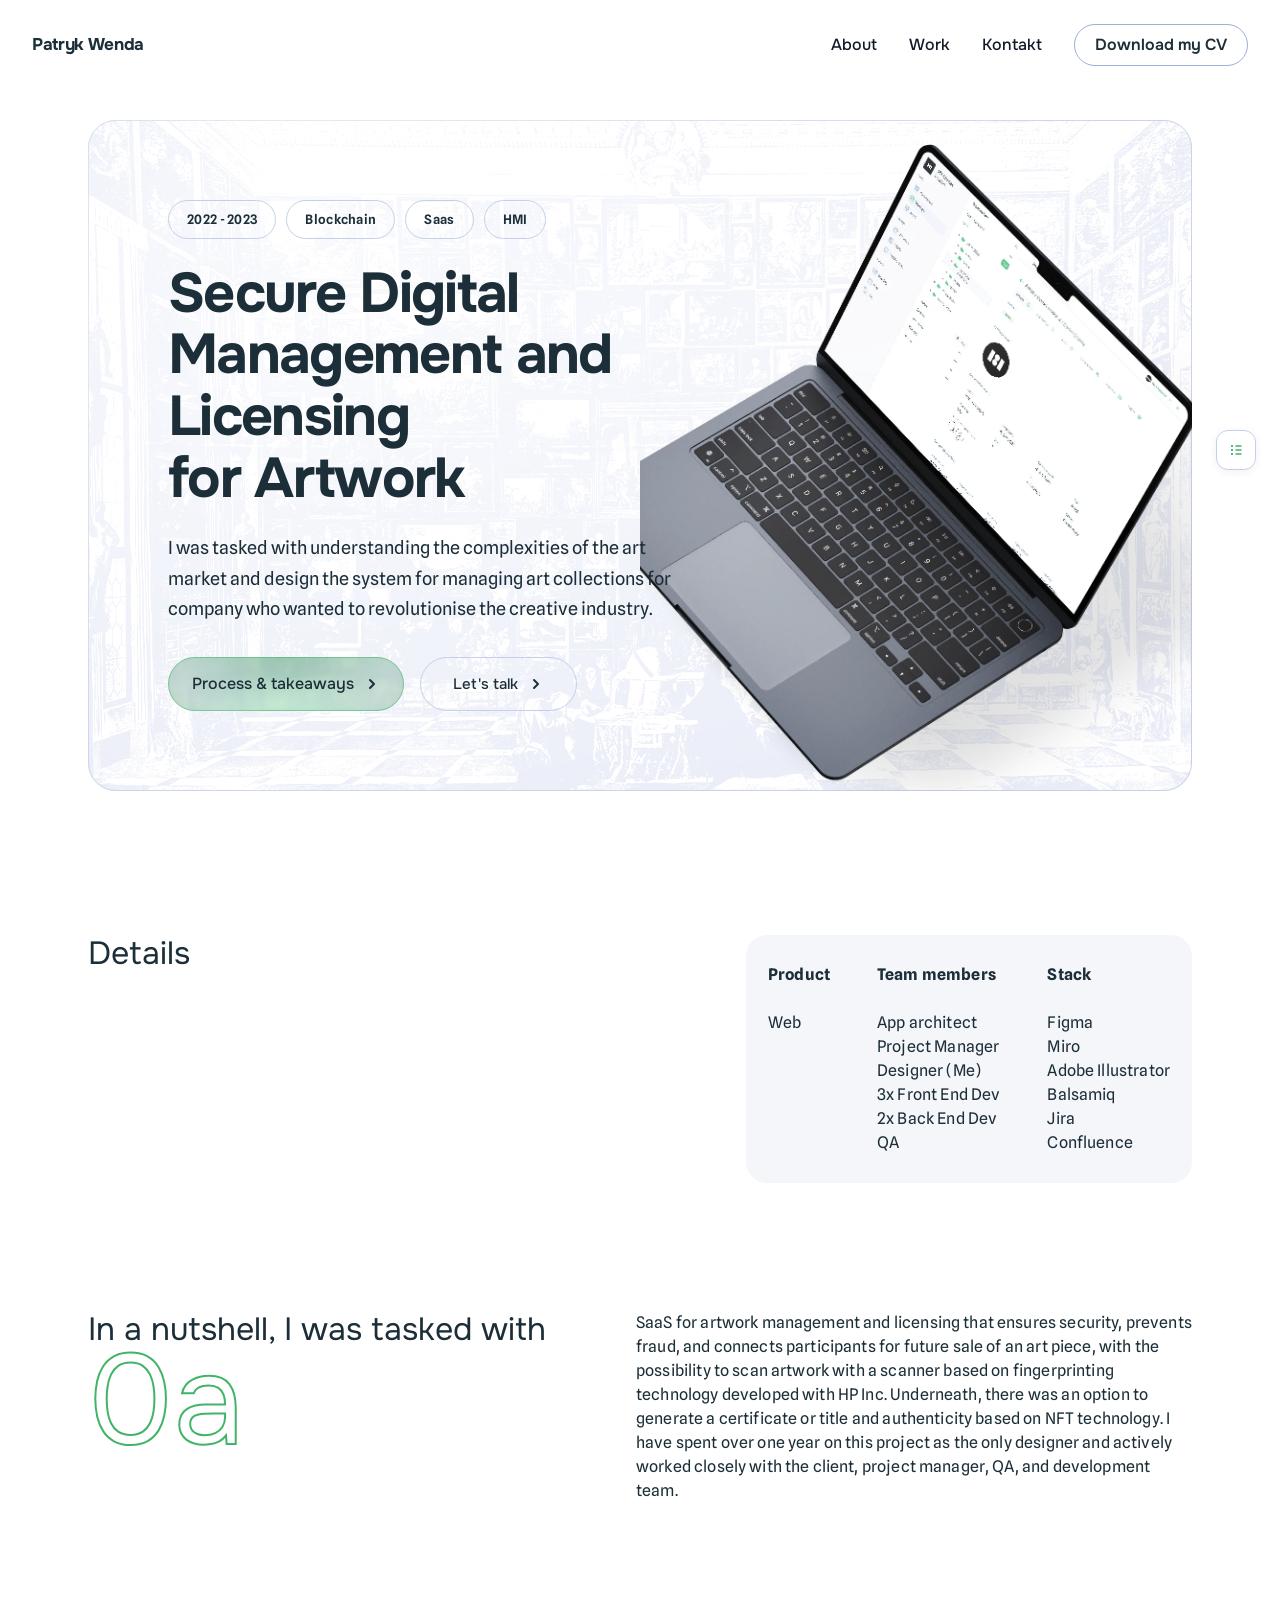
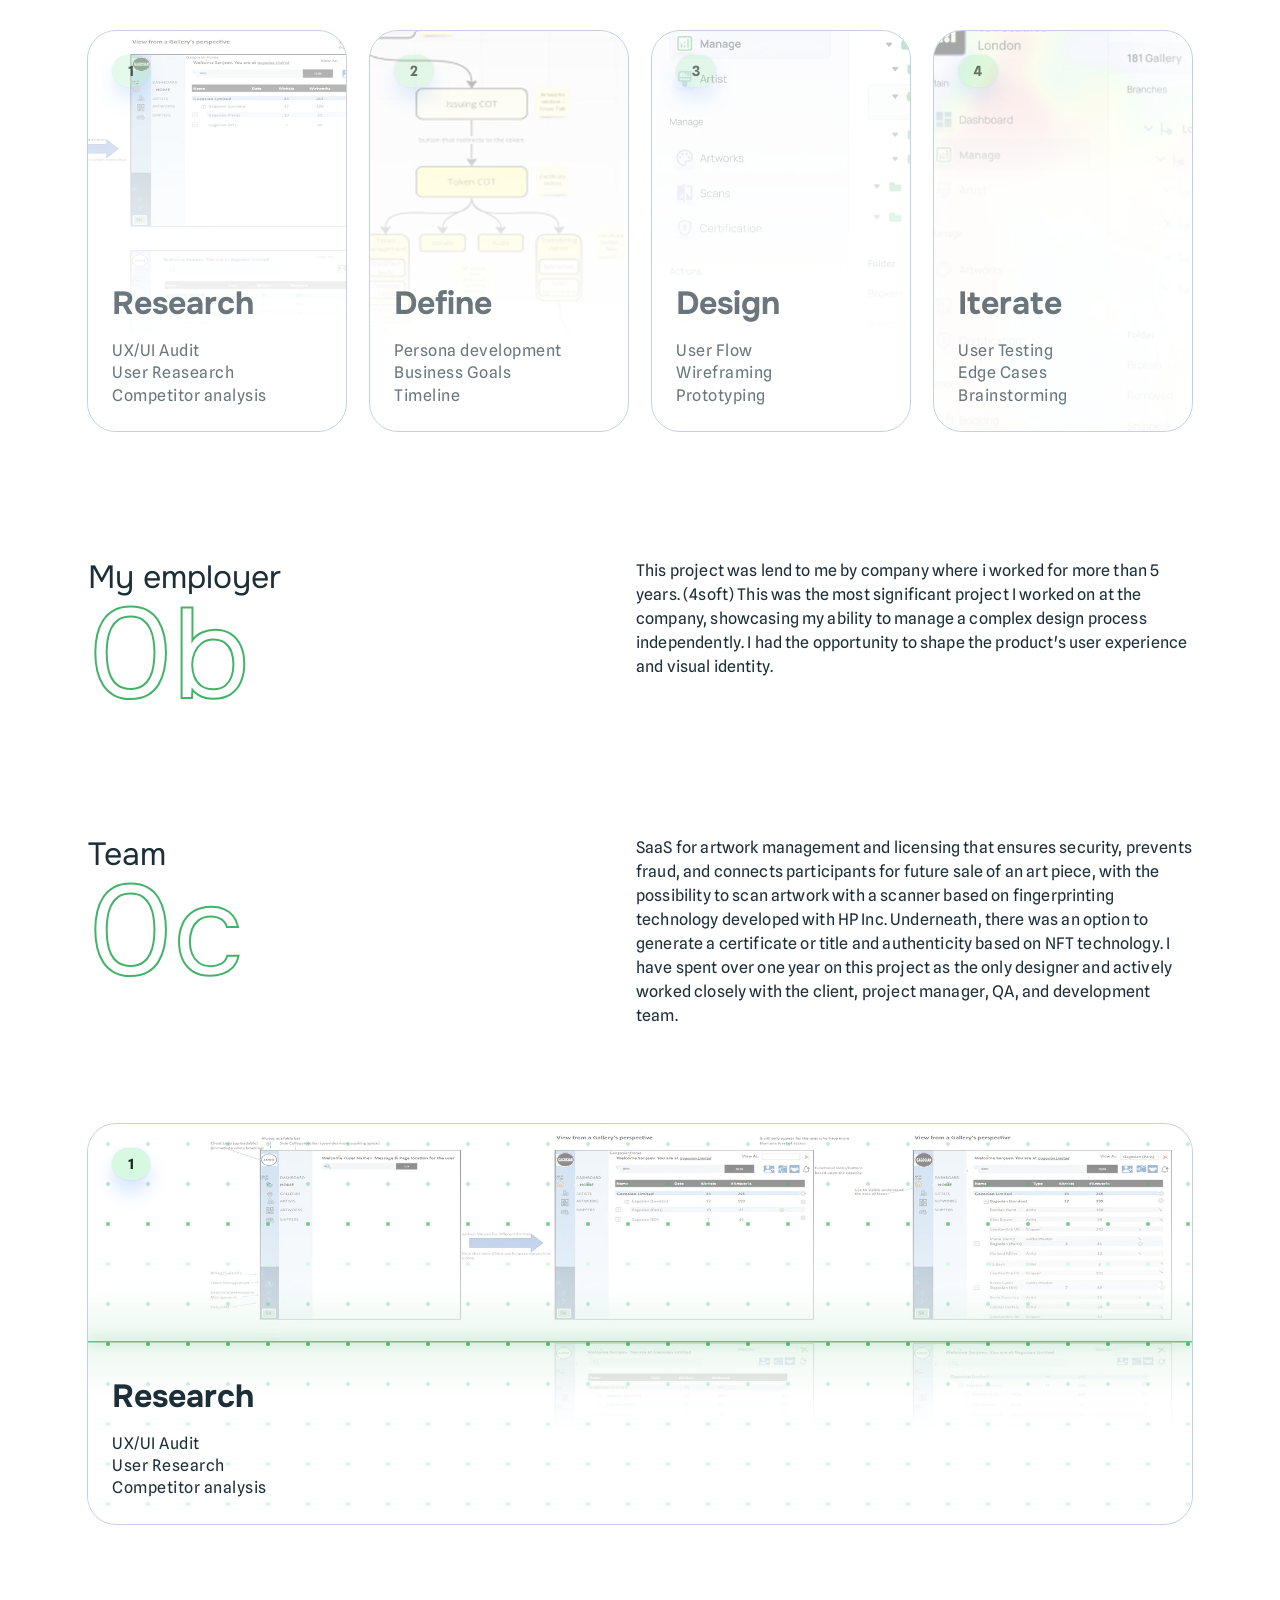
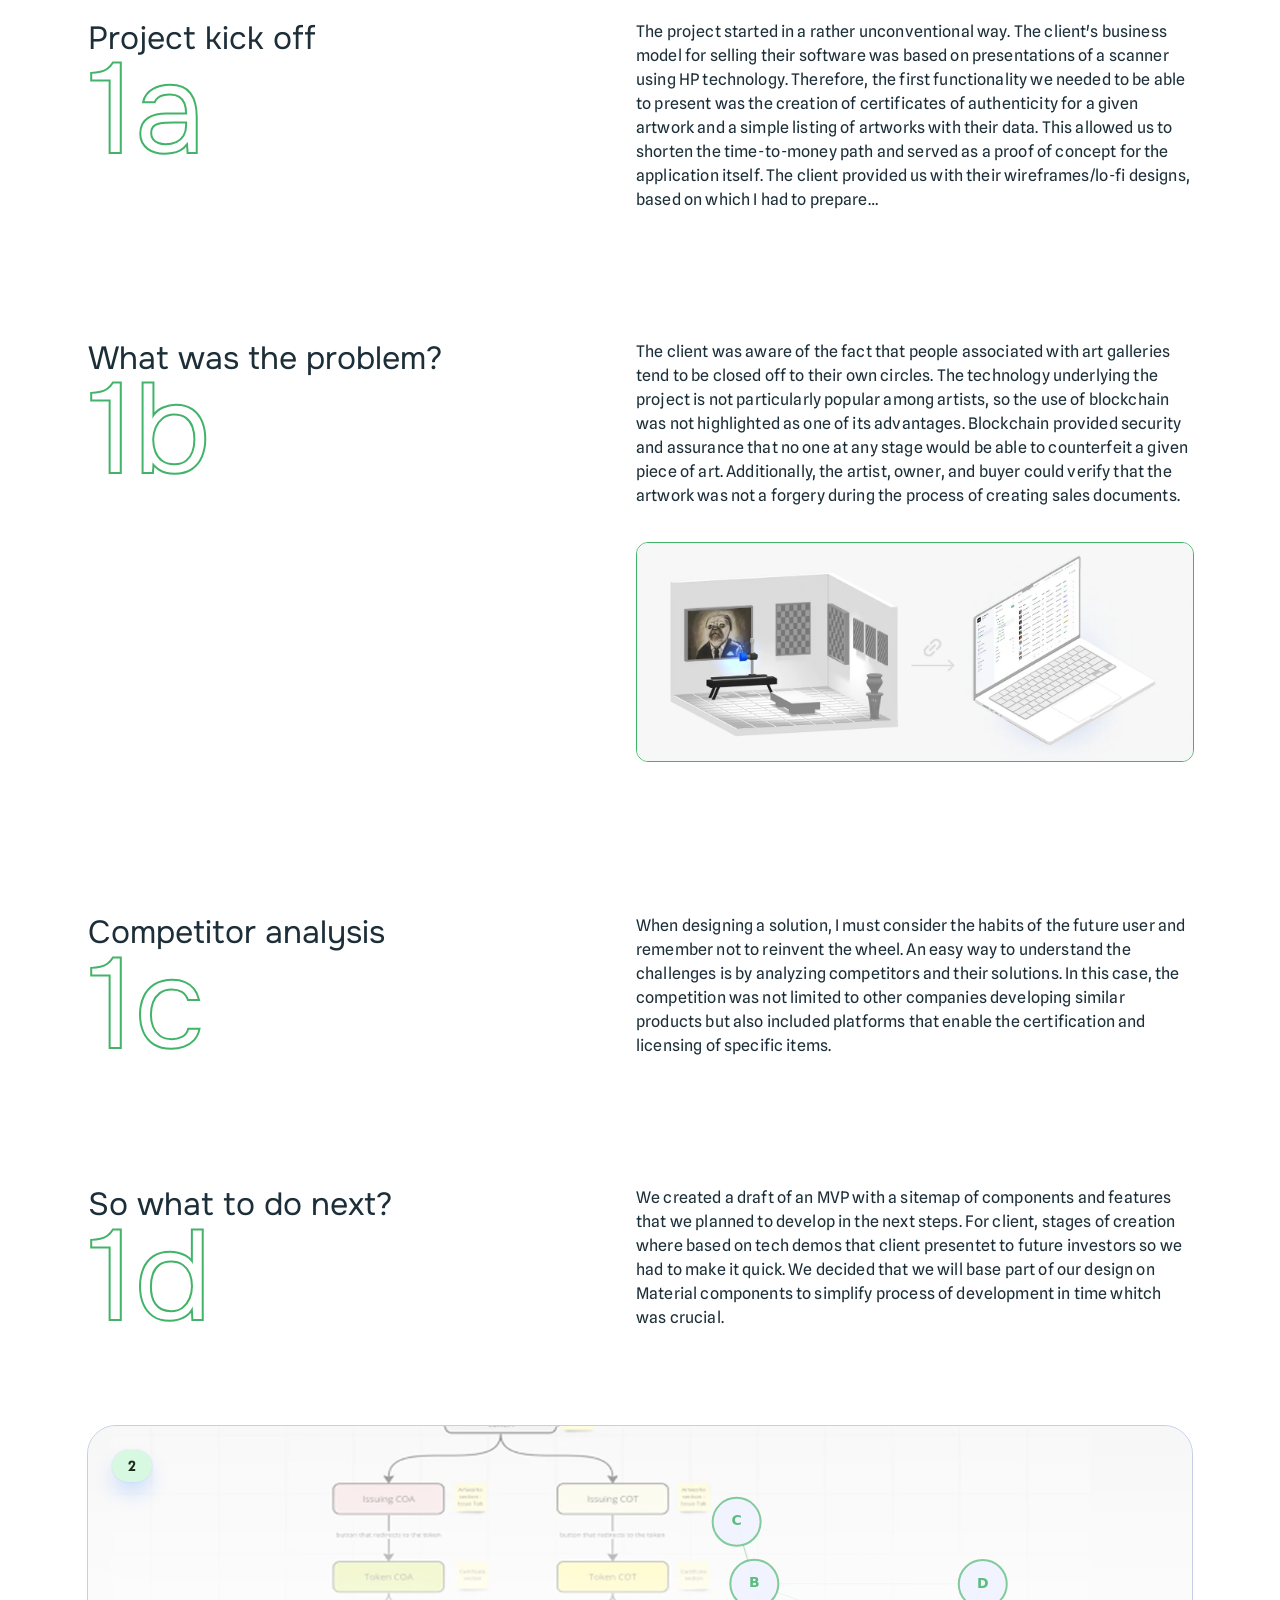
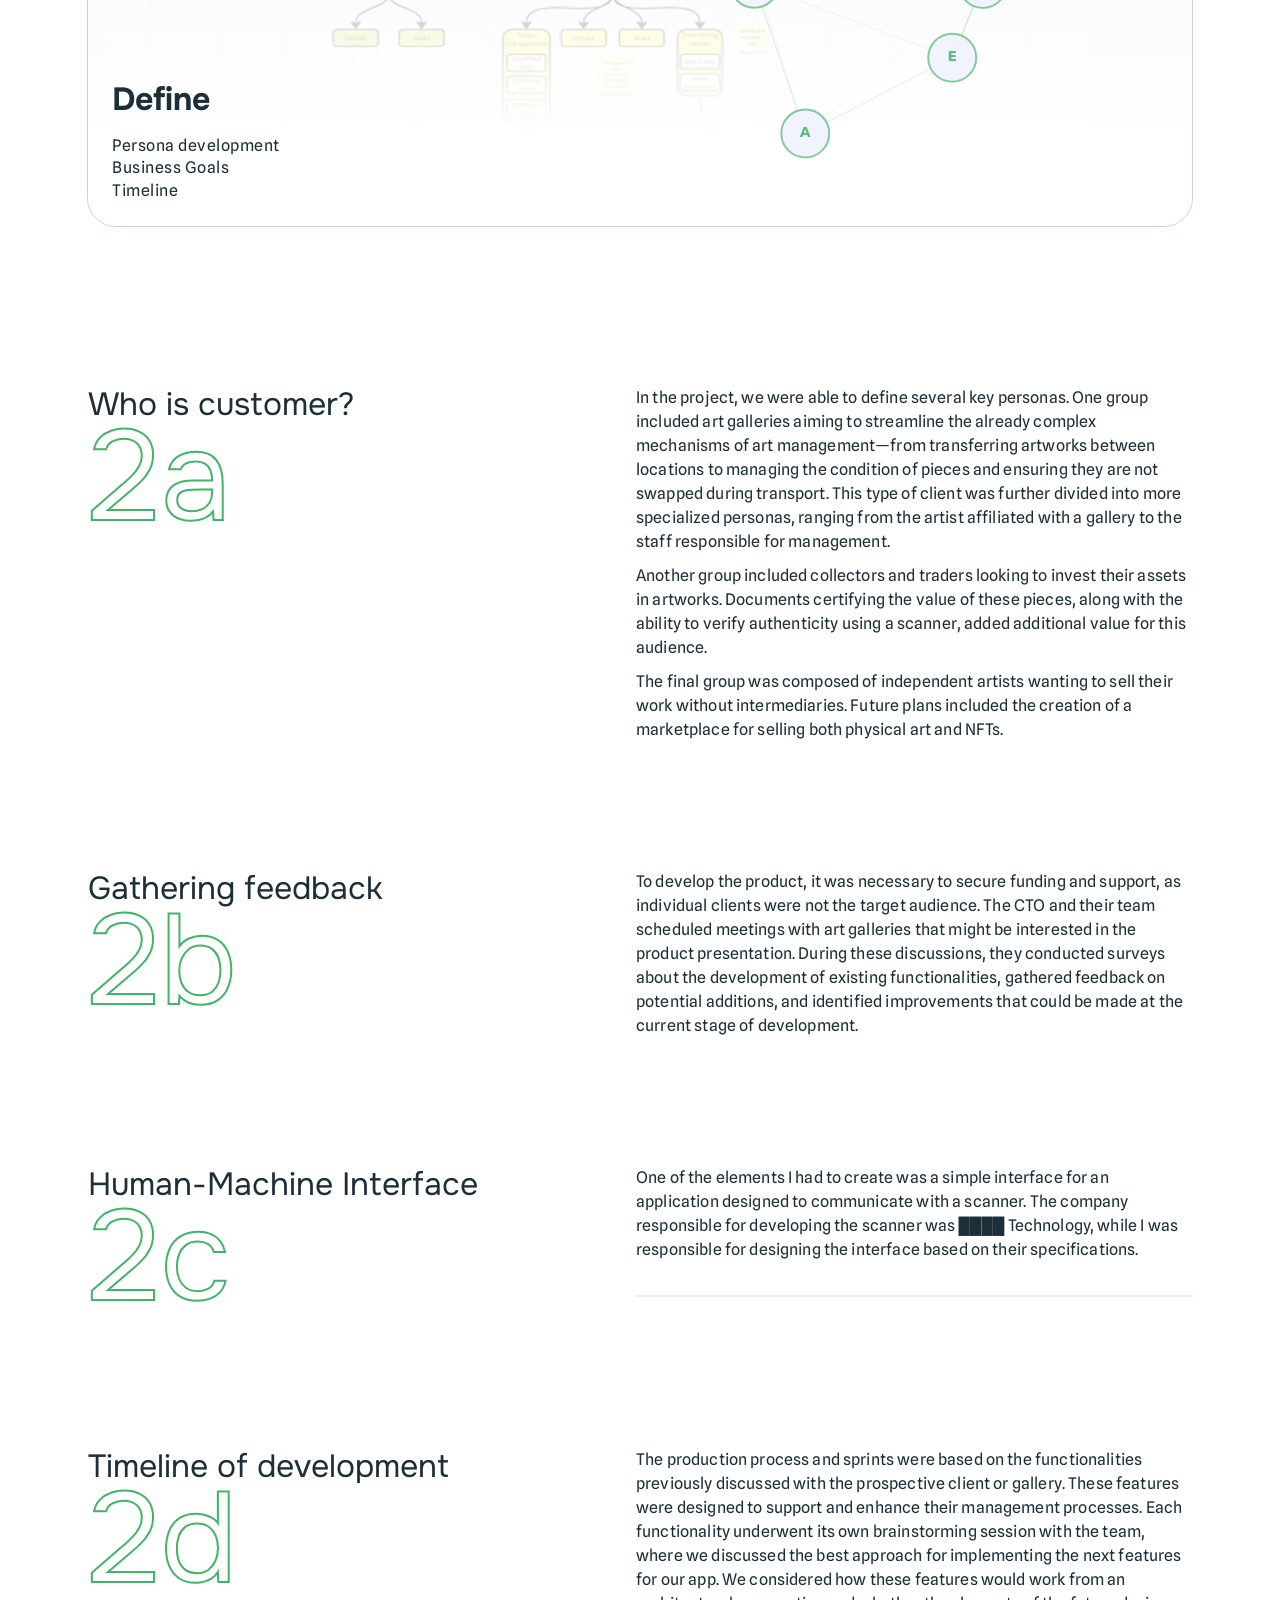
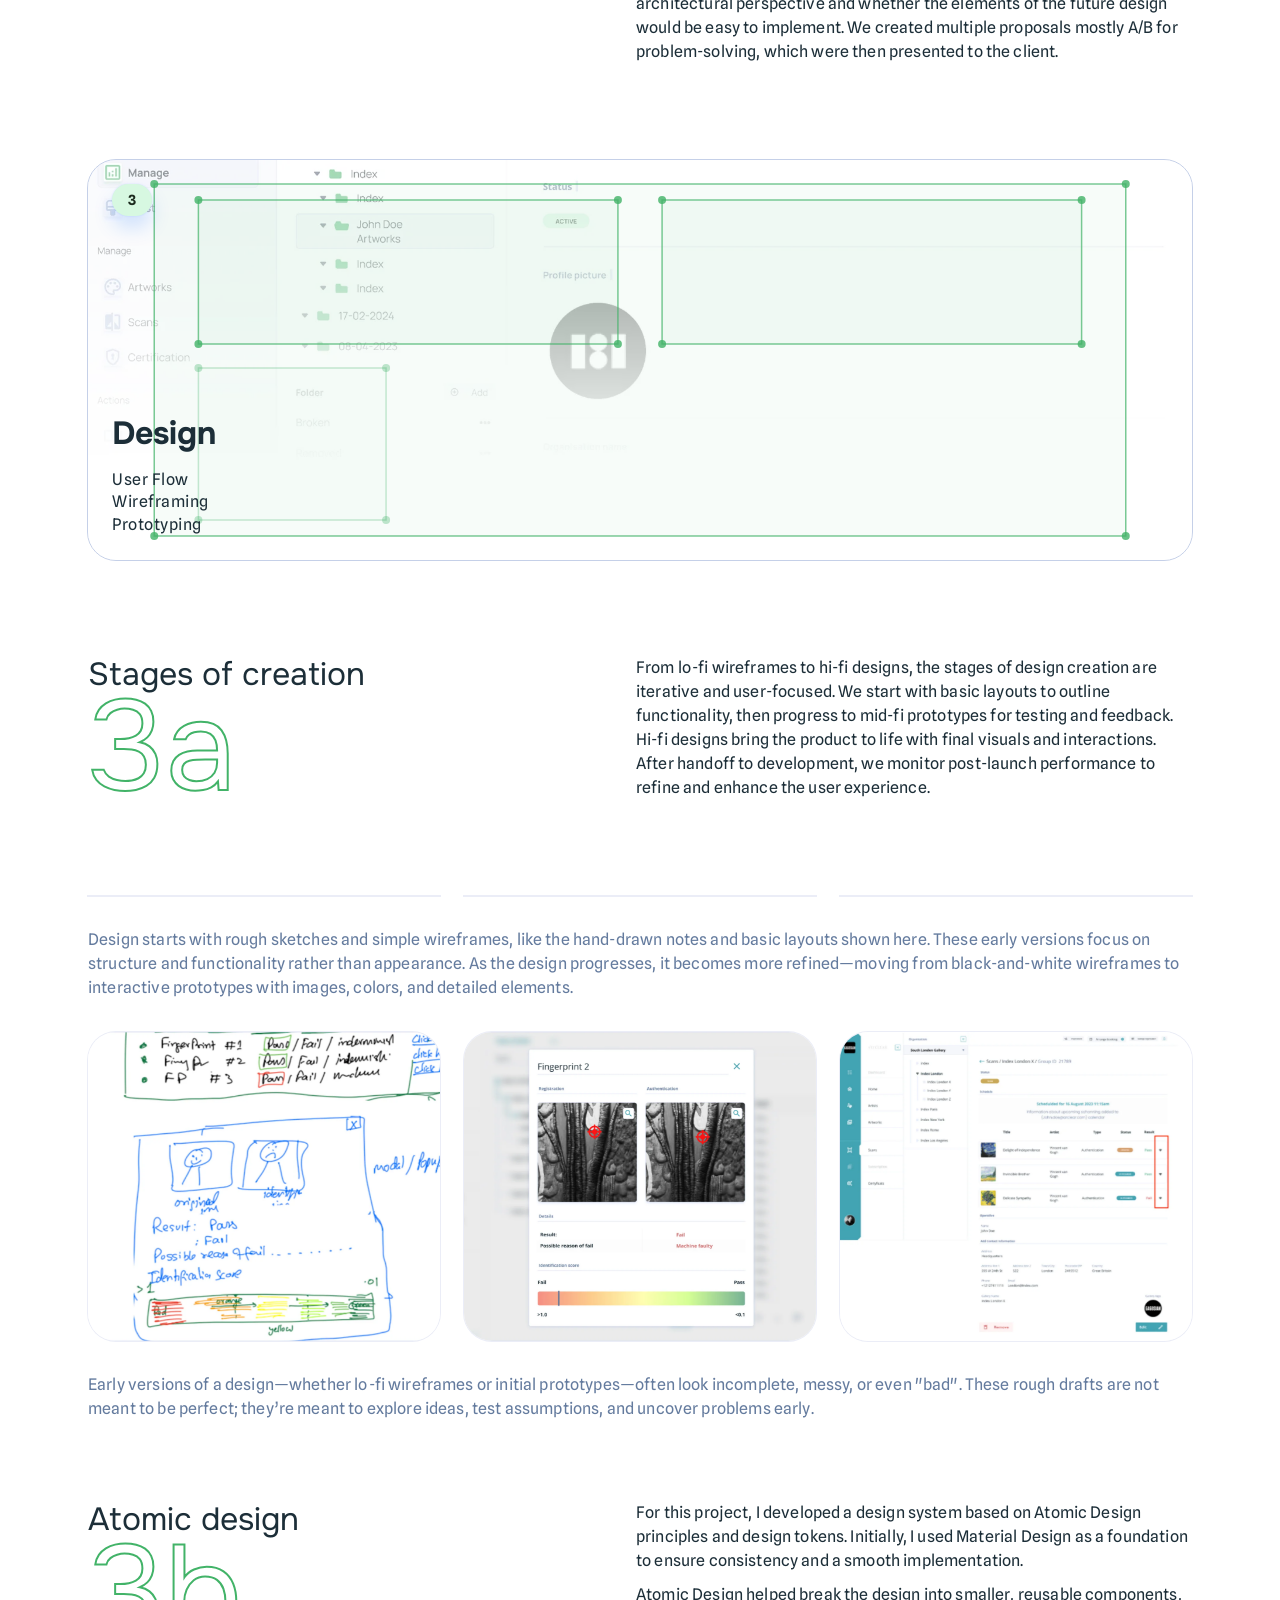
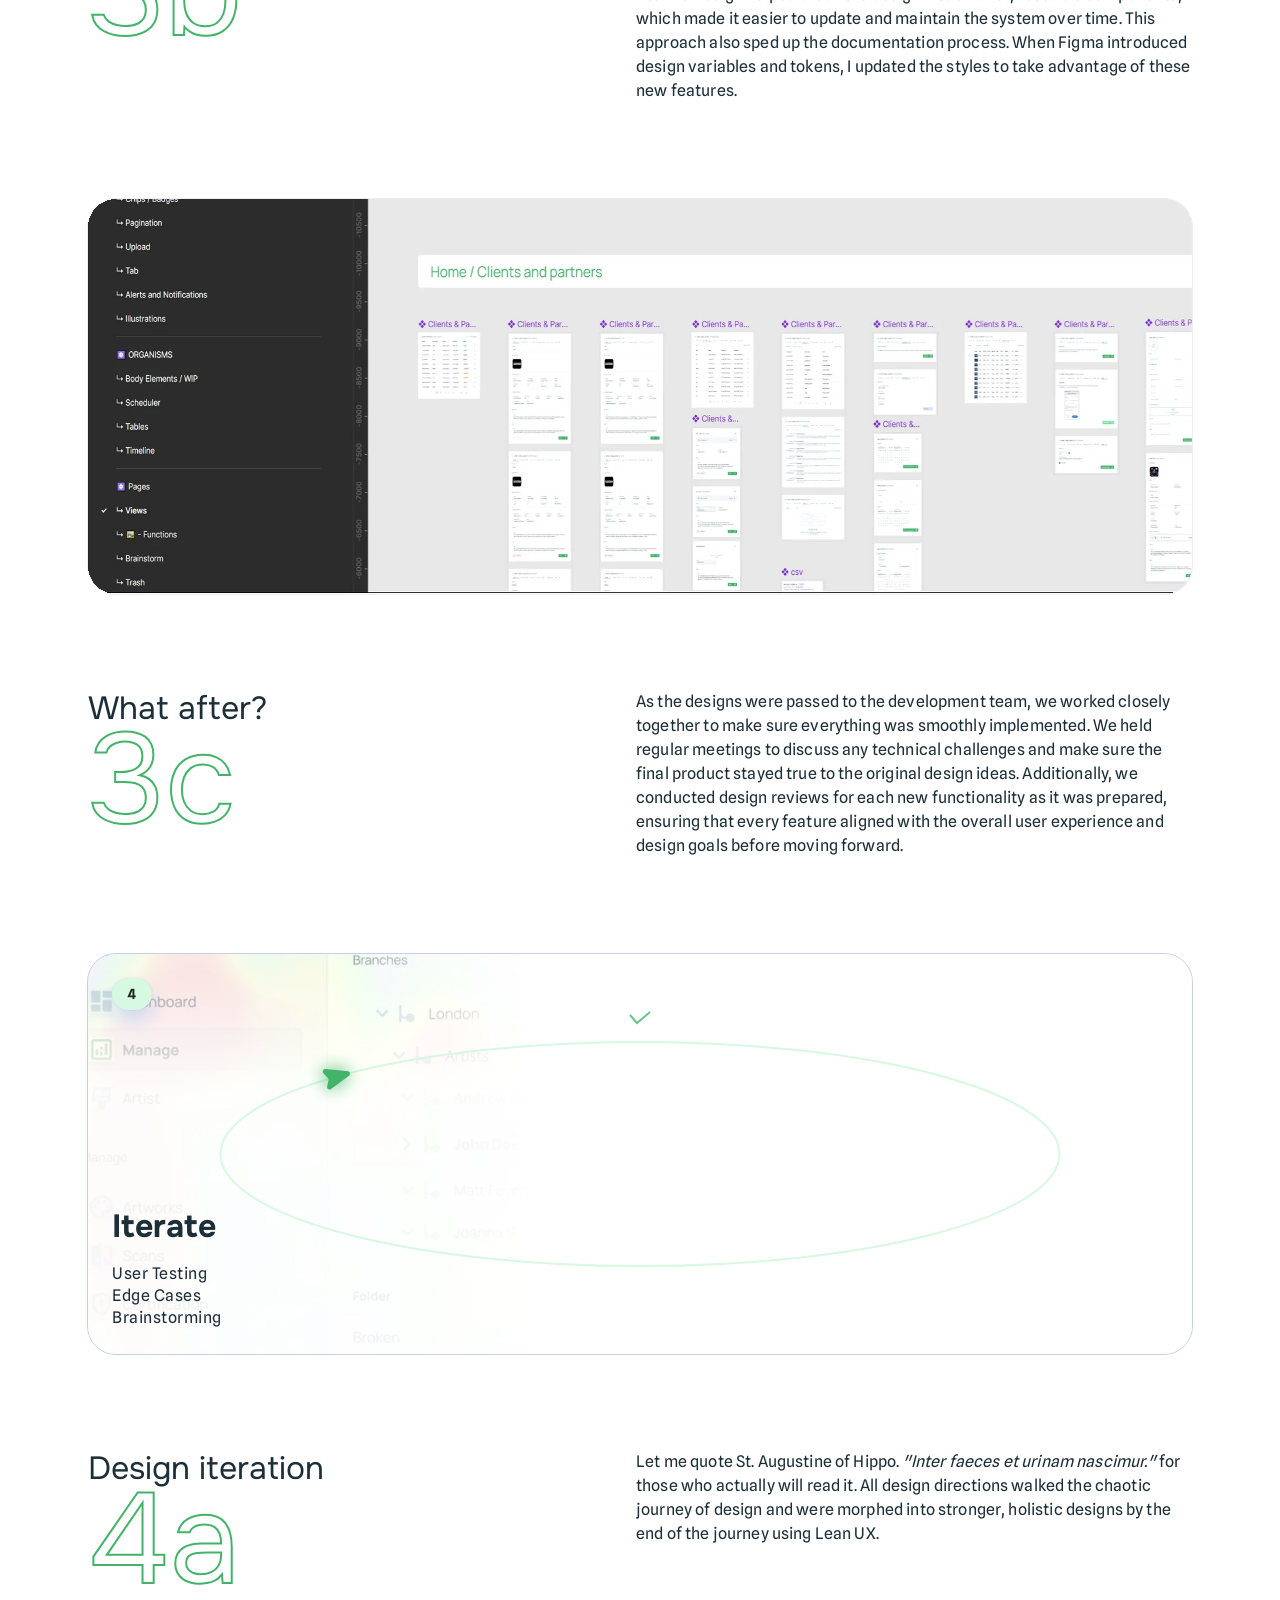
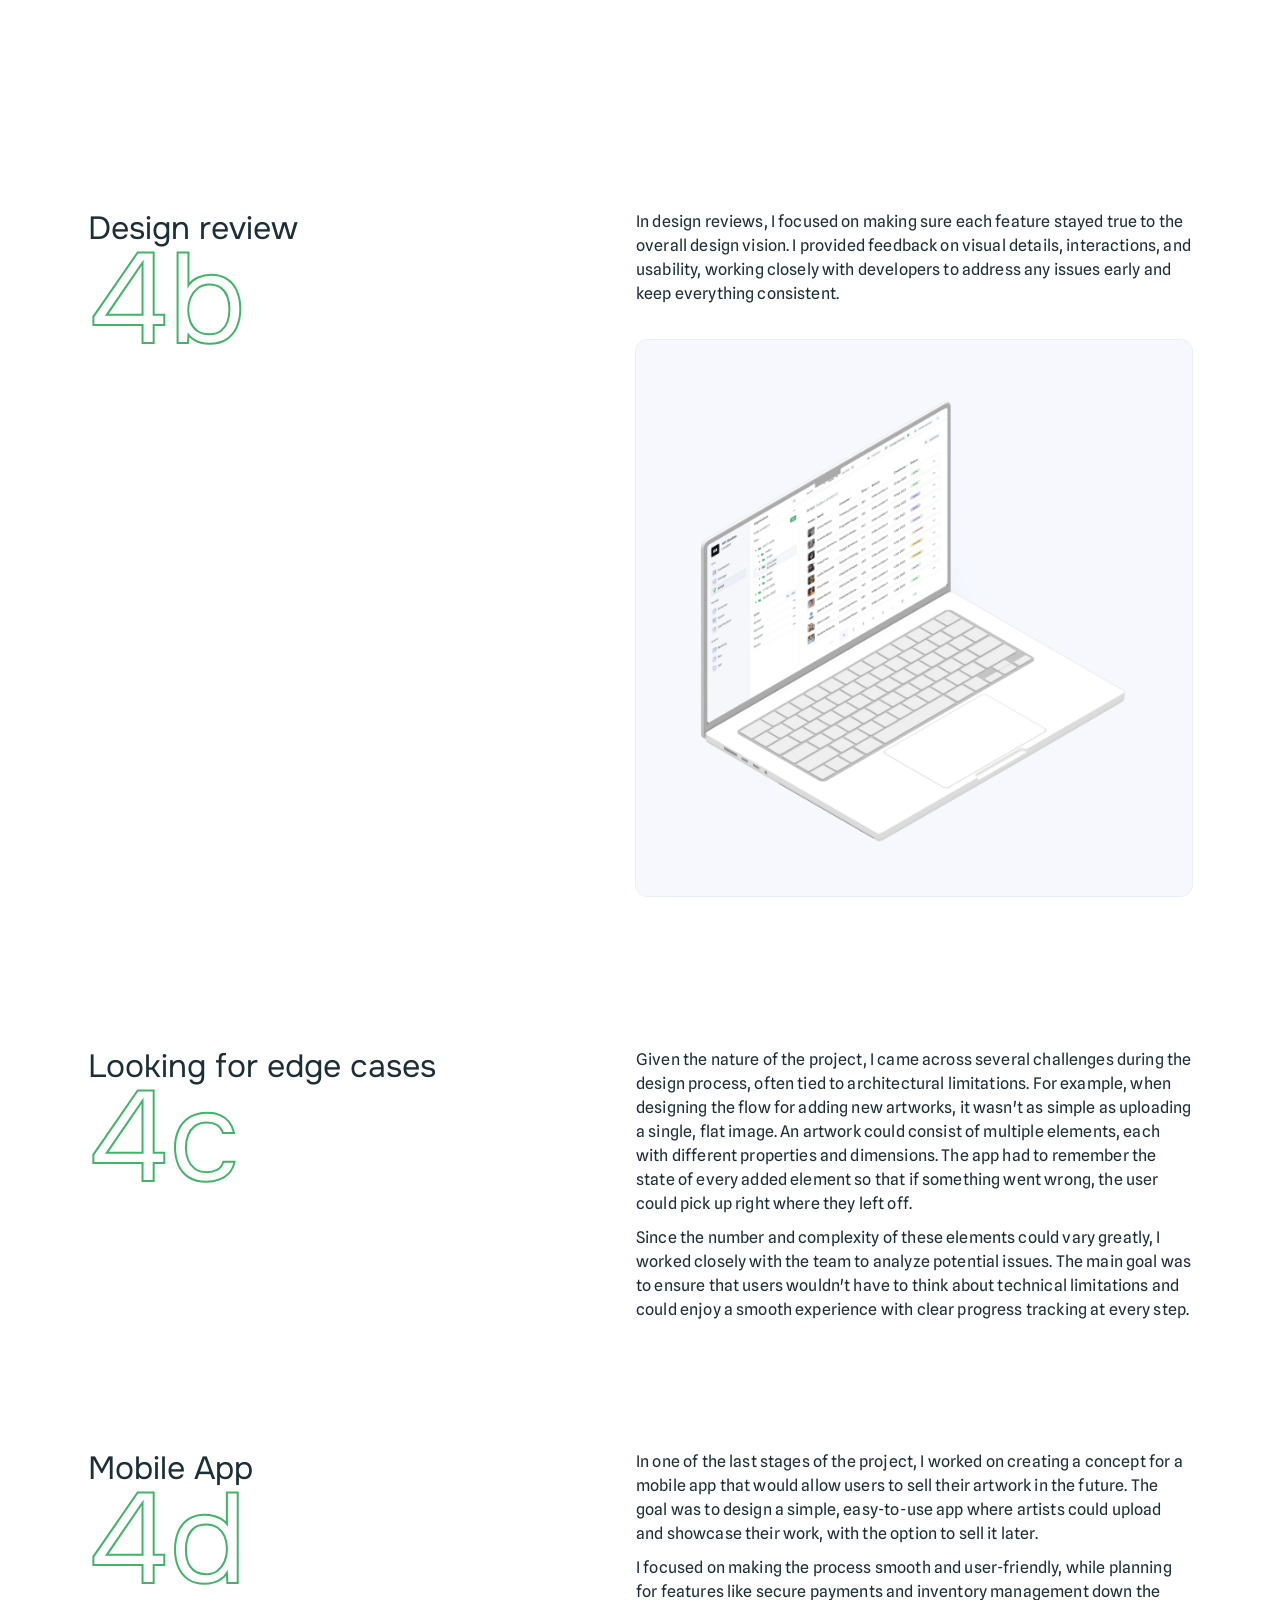
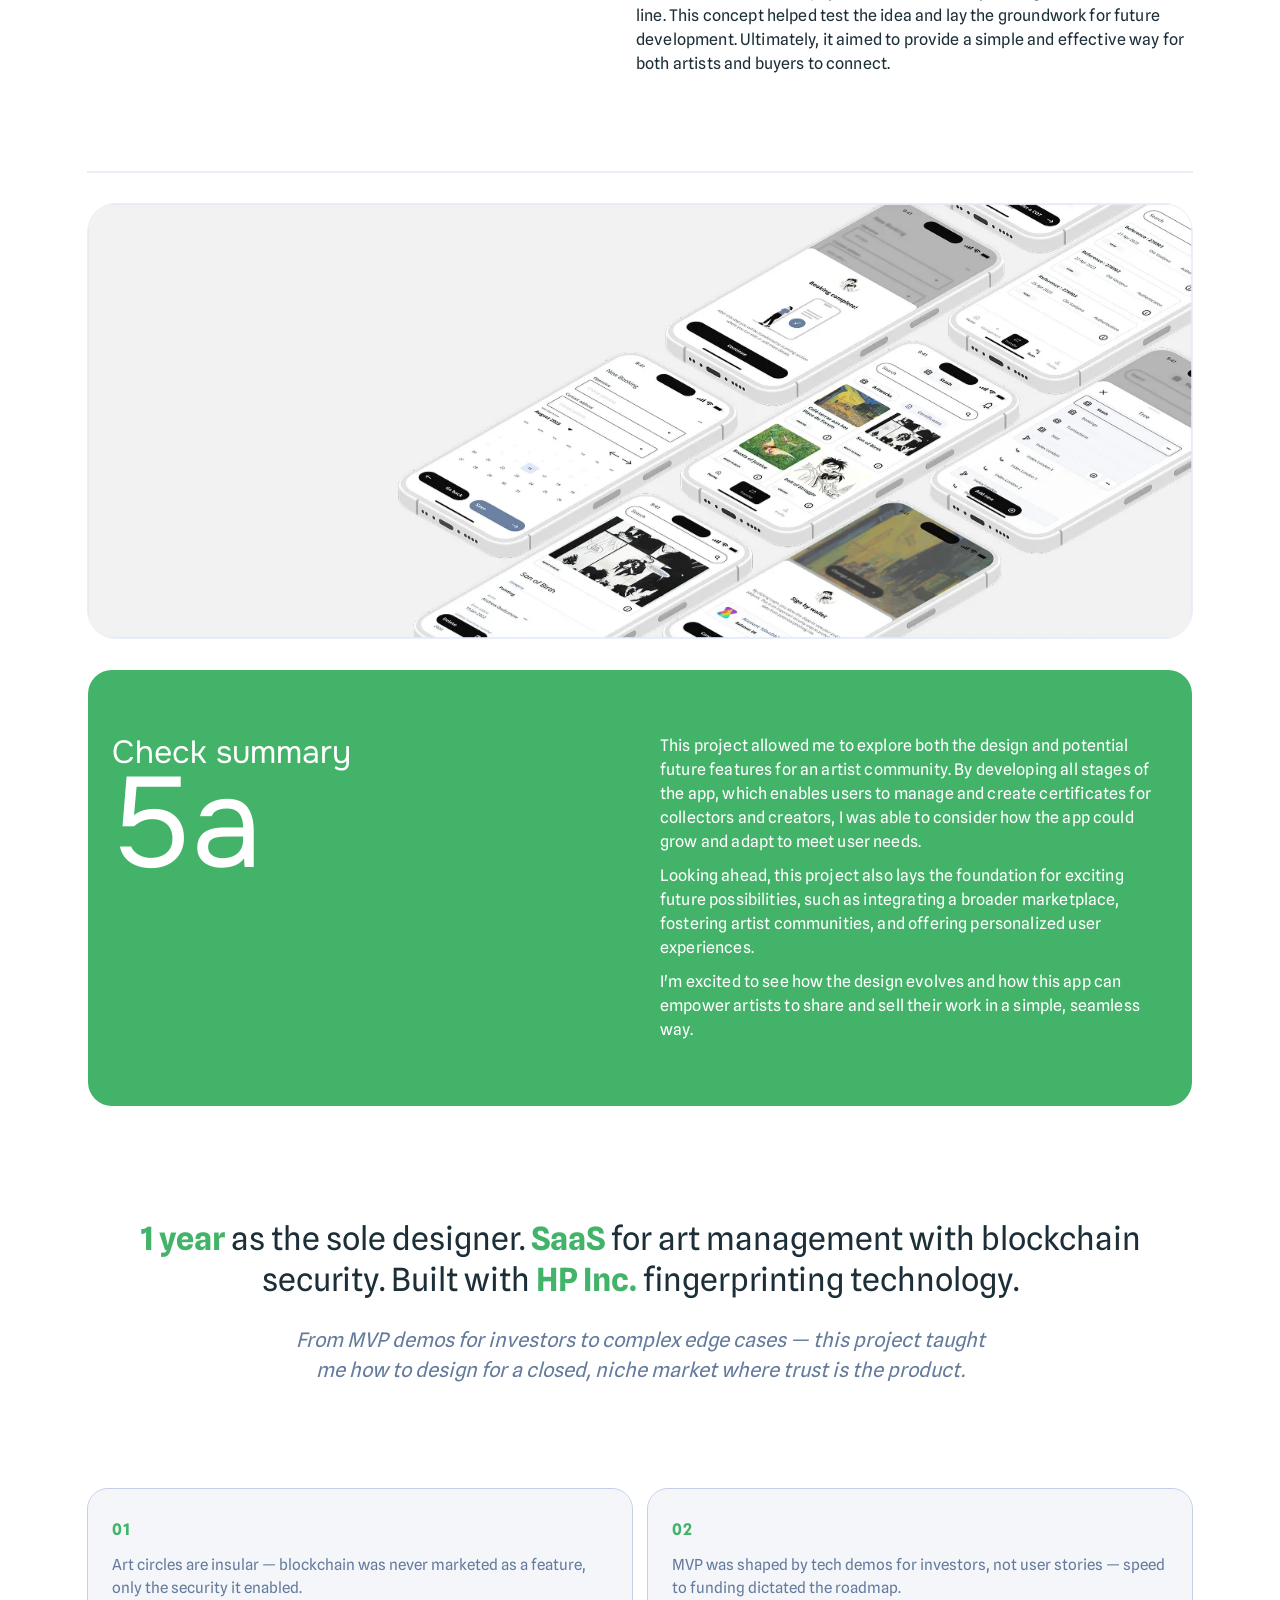
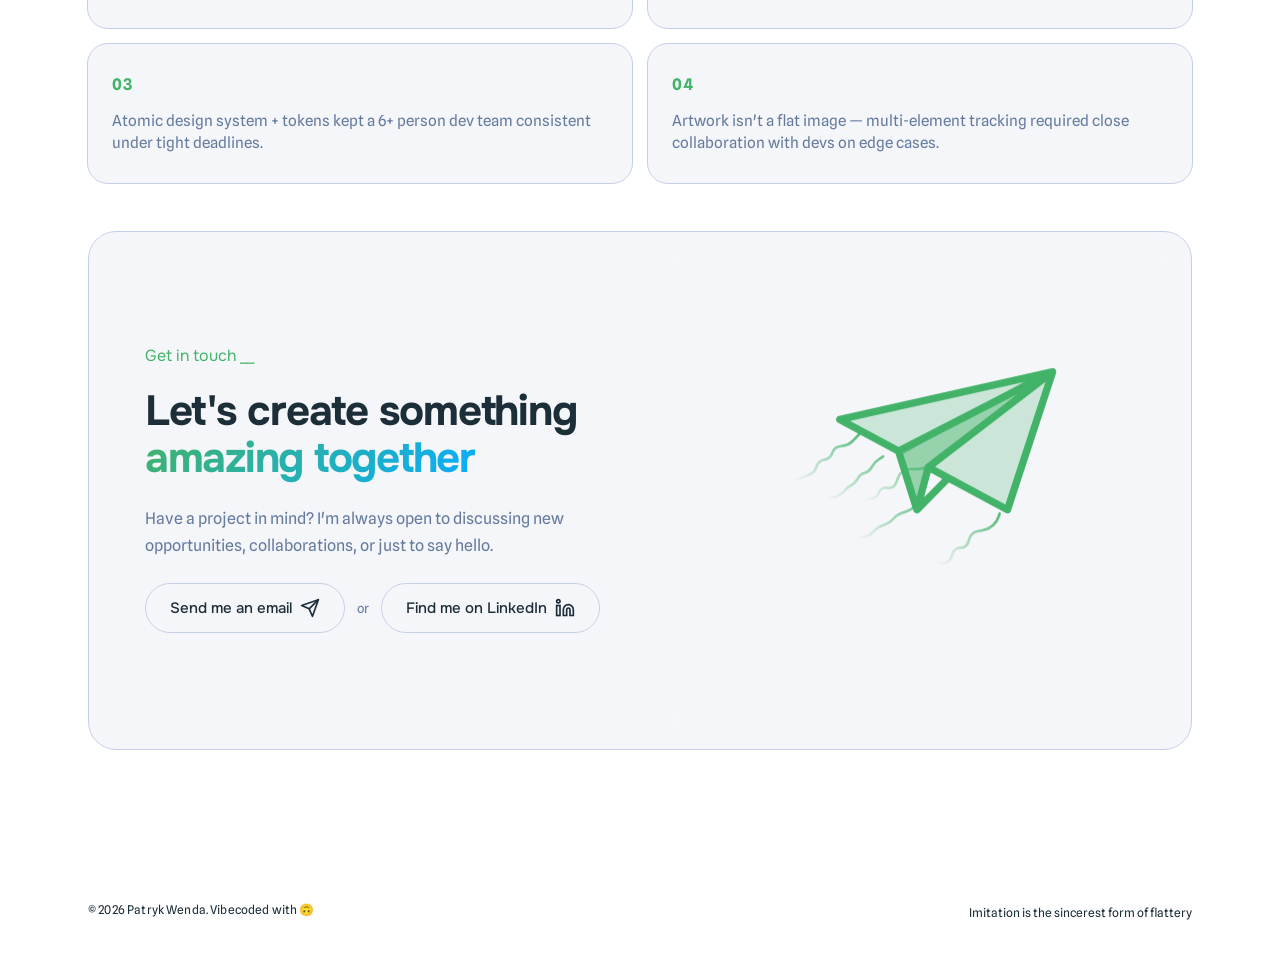
==== commit 60fe5fe9: "nav: remove logo square icon, style 'Patryk Wenda' with bold Onest 700" ====
--- a/case-study/artclear.html
+++ b/case-study/artclear.html
@@ -173,11 +173,7 @@
   <nav class="cs-nav">
     <div class="container">
       <a href="../index.html" class="cs-nav__logo">
-        <span class="cs-nav__logo-icon">
-          <span class="gradient"></span>
-          <span class="dot"></span>
-        </span>
-        Patryk Wenda
+        <span class="cs-nav__logo-text">Patryk Wenda</span>
       </a>
       <button class="cs-nav__toggle" aria-label="Menu">
         <span></span>
--- a/css/case-study.css
+++ b/css/case-study.css
@@ -43,7 +43,7 @@
   z-index: 100;
   background: var(--cs-white);
   padding: 24px 0;
-  transition: background 0.3s ease, border-radius 0.3s ease, box-shadow 0.3s ease, padding 0.3s ease, border 0.3s ease;
+  transition: background 0.3s ease, border-radius 0.3s ease, box-shadow 0.3s ease, padding 0.3s ease;
 }
 
 .cs-nav--sticky {
@@ -53,14 +53,13 @@
   margin: 0 auto;
   width: min(calc(100vw - 48px), var(--cs-container));
   padding: 16px 0;
-  background: rgba(255, 255, 255, 0.75);
-  backdrop-filter: blur(16px);
-  -webkit-backdrop-filter: blur(16px);
+  background: rgba(255, 255, 255, 0.95);
   border: 1px solid rgba(255, 255, 255, 0.5);
   border-radius: 28px;
   box-shadow:
     inset 0 0 0 1px rgba(255, 255, 255, 0.8),
     0 8px 32px rgba(0, 0, 0, 0.04);
+  opacity: 0;
   animation: navFadeIn 0.35s ease forwards;
 }
 
@@ -86,8 +85,8 @@
 }
 
 @keyframes navFadeIn {
-  from { opacity: 0; transform: scale(0.95); }
-  to   { opacity: 1; transform: scale(1); }
+  from { opacity: 0; }
+  to   { opacity: 1; }
 }
 
 .cs-nav .container {
@@ -104,11 +103,19 @@
 .cs-nav__logo {
   display: flex;
   align-items: center;
-  gap: 13px;
+  gap: 0;
   font-size: 16px;
   font-weight: 400;
   color: var(--cs-text);
   text-decoration: none;
+}
+
+.cs-nav__logo-text {
+  font-family: 'Onest', sans-serif;
+  font-weight: 700;
+  font-size: 17px;
+  letter-spacing: -0.02em;
+  color: inherit;
 }
 
 .cs-nav__logo-icon {
@@ -533,7 +540,7 @@
 
 .cs-image-row-2 div,
 .cs-image-row-3 div {
-  border-radius: 12px;
+  border-radius: var(--cs-radius);
   overflow: hidden;
 }
 
@@ -649,7 +656,8 @@
 }
 
 @media (max-width: 480px) {
-  .cs-page .container { padding: 0 16px; }
+  .cs-page .container { padding: 0 8px; }
+  .cs-nav .container { padding: 0 32px; }
   .cs-hero__title { font-size: 26px; line-height: 34px; }
   .cs-hero__image { padding: 16px; min-height: auto; border-radius: 12px; }
   .cs-hero__content { gap: 20px; }
--- a/css/home.css
+++ b/css/home.css
@@ -1044,7 +1044,9 @@
     grid-template-columns: 1fr;
     padding: 0;
     min-height: auto;
-    background: #060e18;
+    background:
+      linear-gradient(180deg, rgba(6,14,24,0.7) 0%, rgba(6,14,24,0.15) 40%, rgba(6,14,24,0.65) 100%),
+      url('../Figma/placeholder_hero1.webp') center/cover no-repeat;
   }
   .hm-hero__text { padding: 48px 48px 36px; gap: 24px; }
   .hm-hero__pills { gap: 12px; }
@@ -1055,11 +1057,10 @@
   .hm-btn,
   .hm-btn--primary,
   .hm-btn--outline { justify-content: center; padding: 16px 28px; font-size: 15px; }
-  .hm-hero__visual { position: relative; width: 100%; height: 300px; border-radius: 0 0 28px 28px; background: #060e18; }
+  .hm-hero__visual { position: relative; width: 100%; height: 400px; border-radius: 0 0 28px 28px; }
   .hm-hero__visual iframe,
   .hm-hero__visual.iframe-ready iframe {
-    opacity: 0 !important;
-    visibility: hidden !important;
+    display: none;
   }
   .hm-hero__visual-img { display: block; }
 
@@ -1107,22 +1108,23 @@
 
   .hm-about__stats { flex-wrap: wrap; gap: 12px; }
   .hm-stat { flex: 1; min-width: 100px; padding: 16px 20px; }
+  .hm-stat__icon { position: static; top: auto; left: auto; margin-bottom: auto; margin-top: 8px; }
   .hm-stat__number { font-size: 28px; }
 
   .hm-work__header { flex-direction: column; gap: 12px; margin-bottom: 24px; }
   .hm-work__pill-text { align-items: flex-start; }
   .hm-work__pill-text span:first-child { font-size: 14px; }
   .hm-work__pill-email { font-size: 13px; }
-  .hm-work__pill-avatar { width: 32px; height: 32px; }
-  .hm-work__pill { gap: 8px; padding: 5px 5px 5px 22px; }
+  .hm-work__pill-avatar { width: 44px; height: 44px; }
+  .hm-work__pill { gap: 10px; padding: 6px 6px 6px 24px; }
   .hm-work__list { gap: 24px; }
   .hm-work__row { grid-template-columns: 1fr; }
-  .hm-work__row-body { padding: 24px; gap: 14px; }
+  .hm-work__row-body { padding: 24px; gap: 18px; }
   .hm-work__row-tags { gap: 6px; }
   .hm-work__row-tags span { font-size: 12px; padding: 4px 12px; }
-  .hm-work__row-bottom h3 { font-size: 28px; }
+  .hm-work__row-bottom h3 { font-size: 34px; }
   .hm-work__row-num { font-size: 28px; }
-  .hm-work__row-bottom { gap: 4px; }
+  .hm-work__row-bottom { gap: 12px; }
   .hm-work__row-body p { font-size: 14px; line-height: 1.6; }
   .hm-work__row-cta { font-size: 13px; }
 
@@ -1132,6 +1134,10 @@
   .hm-contact__right { width: 100%; height: 300px; }
   .hm-contact__title { font-size: 28px; }
   .hm-contact__email { font-size: 18px; }
+  .hm-contact__actions { flex-direction: column; width: 100%; align-items: center; }
+  .hm-contact__email-btn,
+  .hm-contact__linkedin { width: 100%; justify-content: center; box-sizing: border-box; }
+  .hm-contact__or { margin: -4px 0; }
 }
 
 @media (max-width: 480px) {
@@ -1141,19 +1147,13 @@
   .hm-hero__text { padding: 28px 24px 24px; gap: 18px; }
   .hm-hero__pills { gap: 8px; }
   .hm-hero__pill { padding: 6px 14px; font-size: 12px; }
-  .hm-hero__title { font-size: 28px; letter-spacing: -0.02em; line-height: 1.15; }
+  .hm-hero__title { font-size: 34px; letter-spacing: -0.02em; line-height: 1.15; }
   .hm-hero__desc { font-size: 15px; line-height: 1.65; }
   .hm-hero__actions { flex-direction: column; gap: 10px; margin-top: 2px; }
   .hm-btn,
   .hm-btn--primary,
   .hm-btn--outline { justify-content: center; padding: 14px 24px; font-size: 14px; }
-  .hm-hero__visual { height: 200px; border-radius: 0 0 16px 16px; }
-  .hm-hero__visual iframe,
-  .hm-hero__visual.iframe-ready iframe {
-    opacity: 0 !important;
-    visibility: hidden !important;
-  }
-  .hm-hero__visual-img { display: block; }
+  .hm-hero__visual { height: 320px; }
 
   .hm-about { padding: 40px 0; }
   .hm-about__tags-box { min-height: 260px; border-radius: 14px; }
@@ -1161,10 +1161,11 @@
   .hm-about__content p { font-size: 15px; }
   .hm-about__stats { gap: 10px; padding-top: 24px; }
   .hm-stat { padding: 14px 16px; min-width: 80px; }
+  .hm-stat__icon { position: static; top: auto; left: auto; margin-bottom: auto; margin-top: 10px; }
   .hm-stat__number { font-size: 24px; }
   .hm-stat__label { font-size: 11px; }
 
-  .hm-work { padding: 40px 0; width: 100vw; }
+  .hm-work { padding: 40px 0; }
   .hm-work__pill { gap: 6px; padding: 4px 4px 4px 18px; }
   .hm-work__pill-text { align-items: flex-start; }
   .hm-work__pill-text span:first-child { font-size: 14px; }
@@ -1173,7 +1174,7 @@
   .hm-work__row { border-radius: 20px; }
   .hm-work__row-body { padding: 20px; gap: 12px; }
   .hm-work__row-tags span { font-size: 11px; padding: 4px 10px; }
-  .hm-work__row-bottom h3 { font-size: 22px; }
+  .hm-work__row-bottom h3 { font-size: 26px; }
   .hm-work__row-num { font-size: 22px; }
 
   .hm-gallery { padding: 40px 0 0; }
@@ -1191,7 +1192,7 @@
   .hm-contact__email { font-size: 16px; }
   .hm-contact__actions { flex-direction: column; width: 100%; align-items: center; }
   .hm-contact__email-btn,
-  .hm-contact__linkedin { width: 100%; justify-content: center; }
+  .hm-contact__linkedin { width: 100%; justify-content: center; box-sizing: border-box; }
   .hm-contact__or { margin: -4px 0; }
 }
 
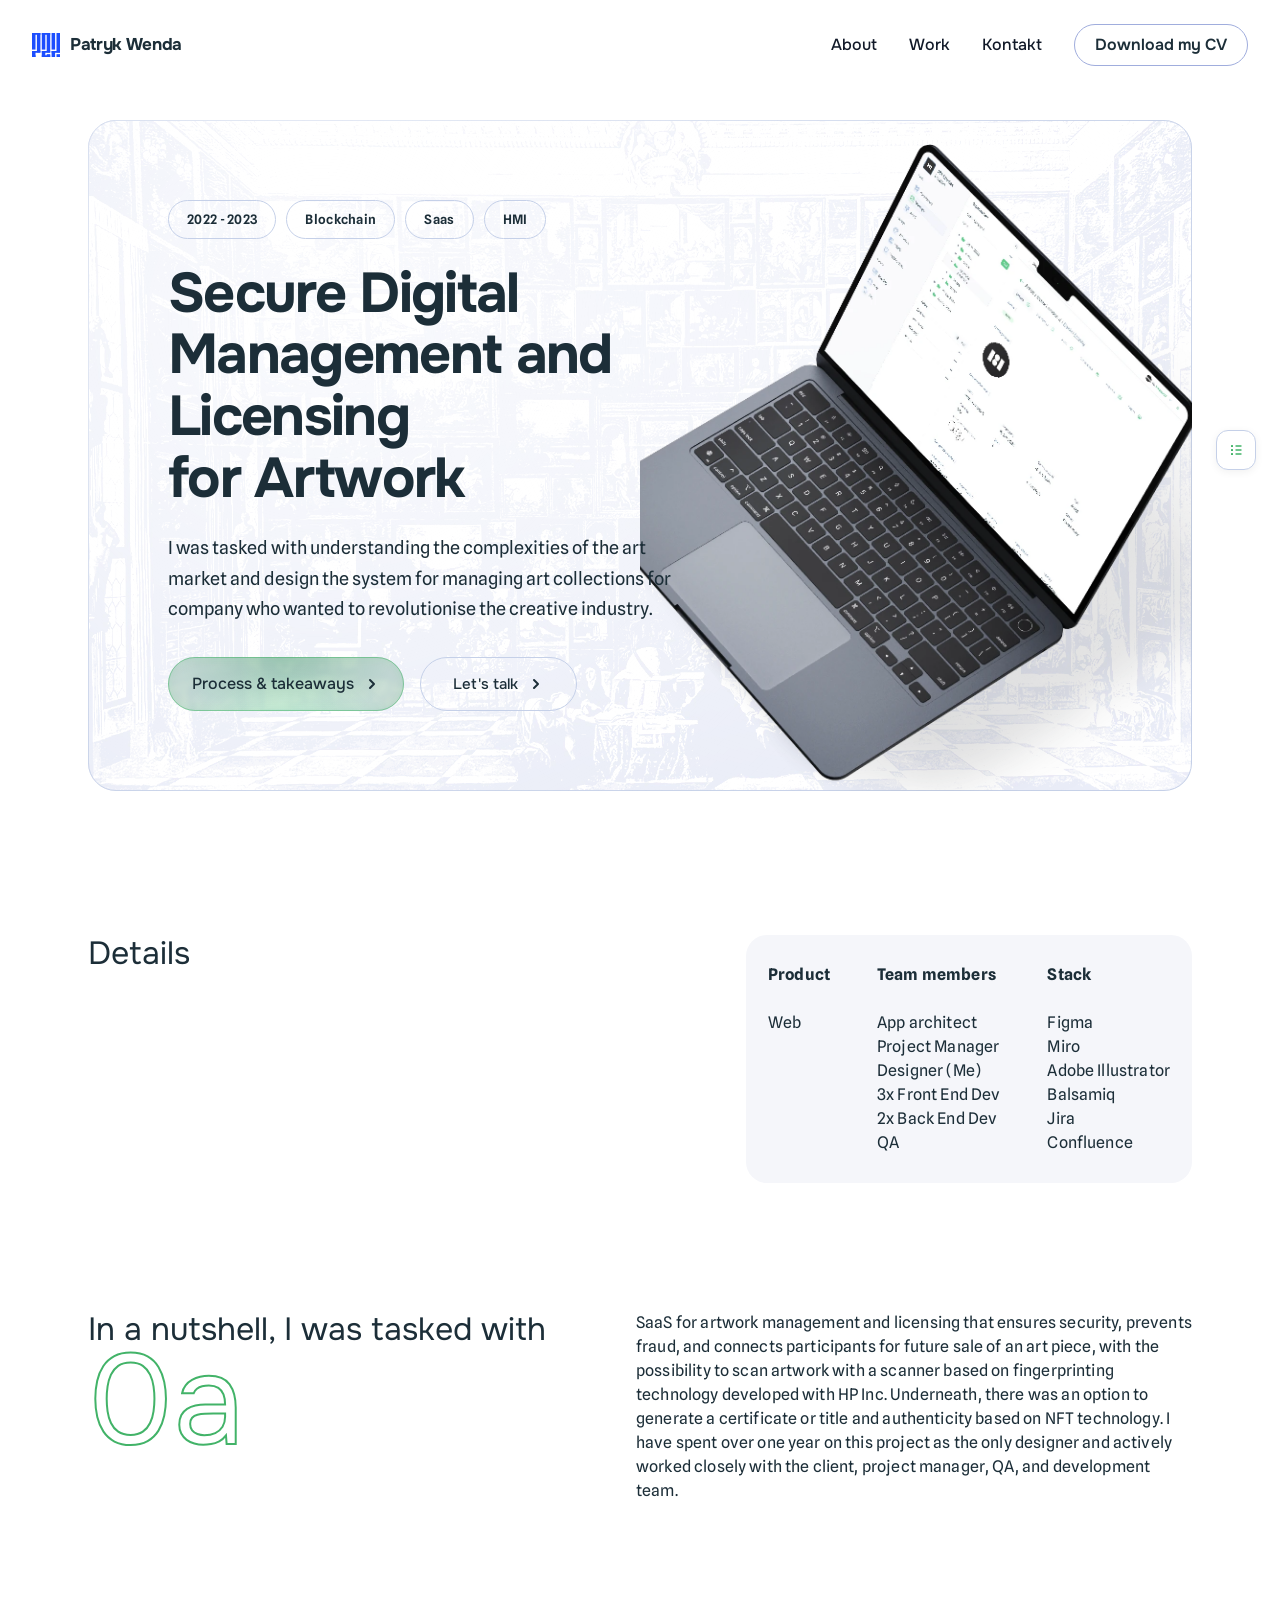
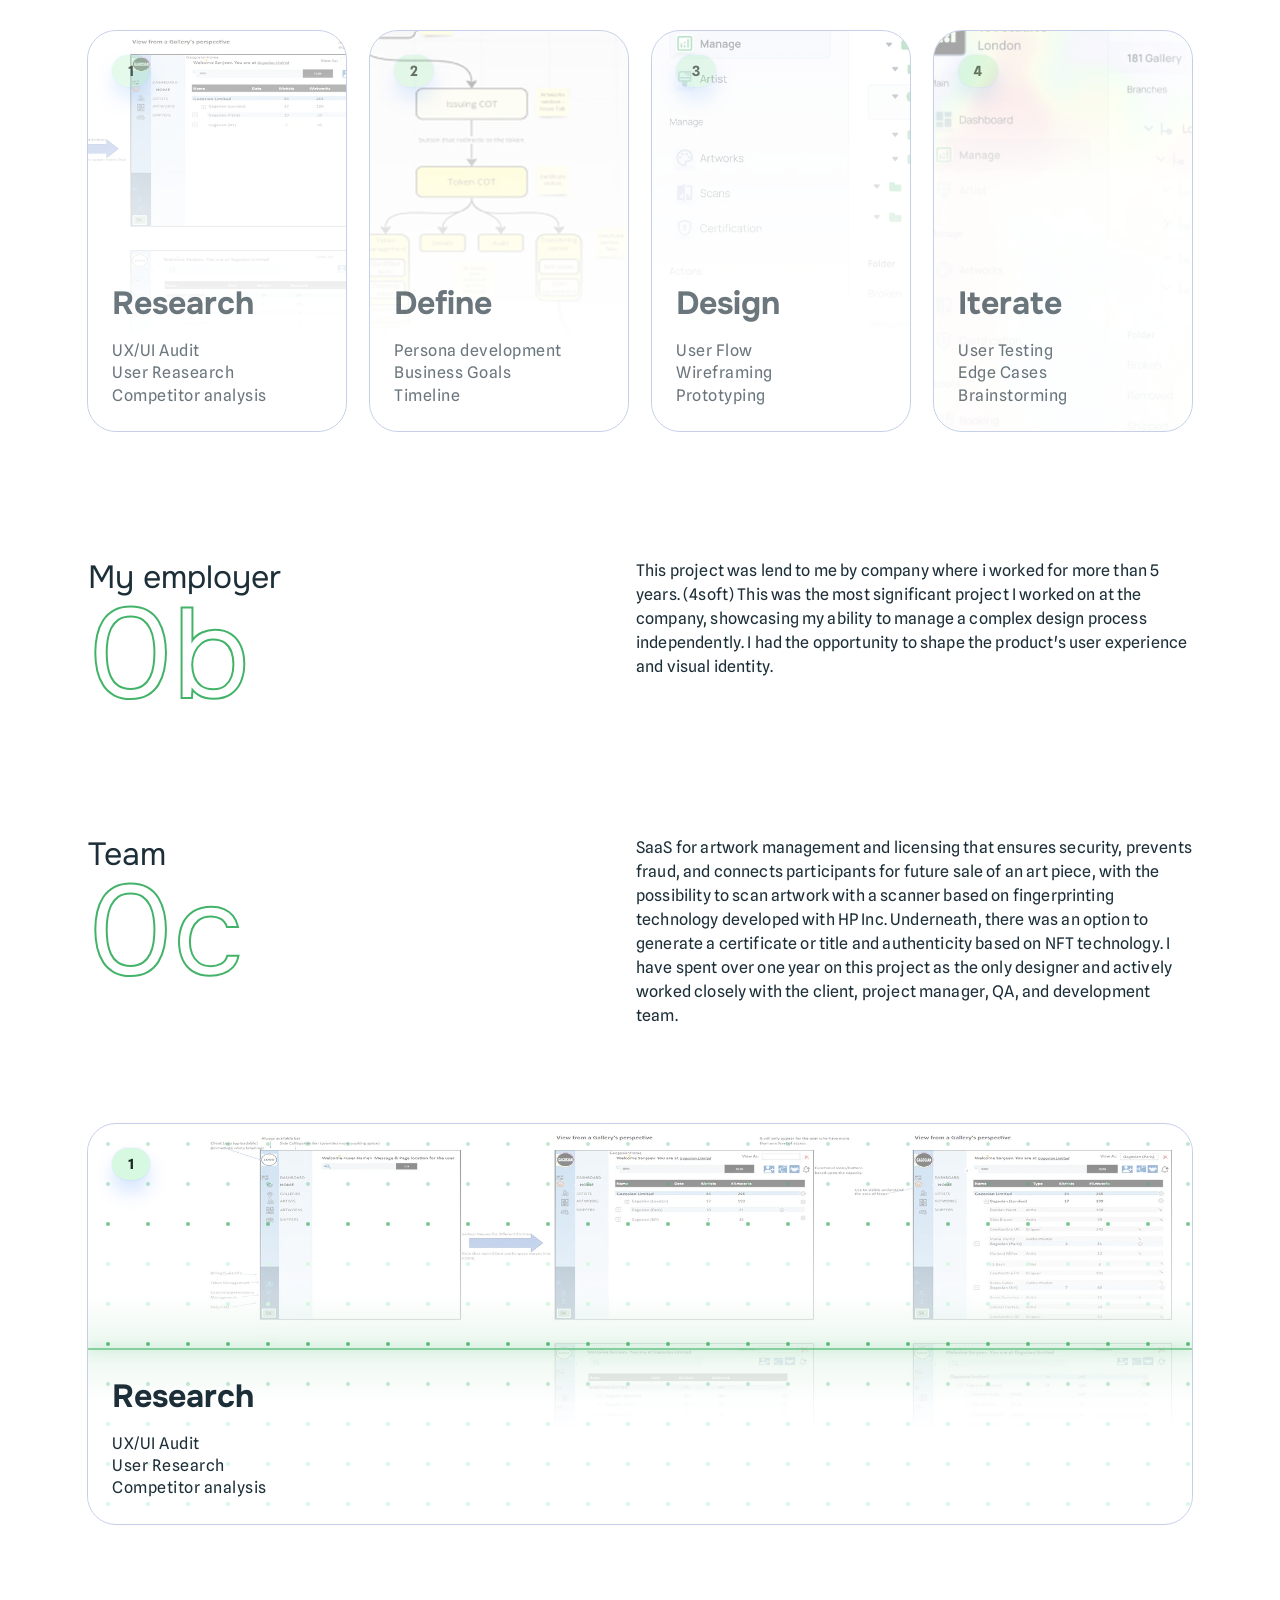
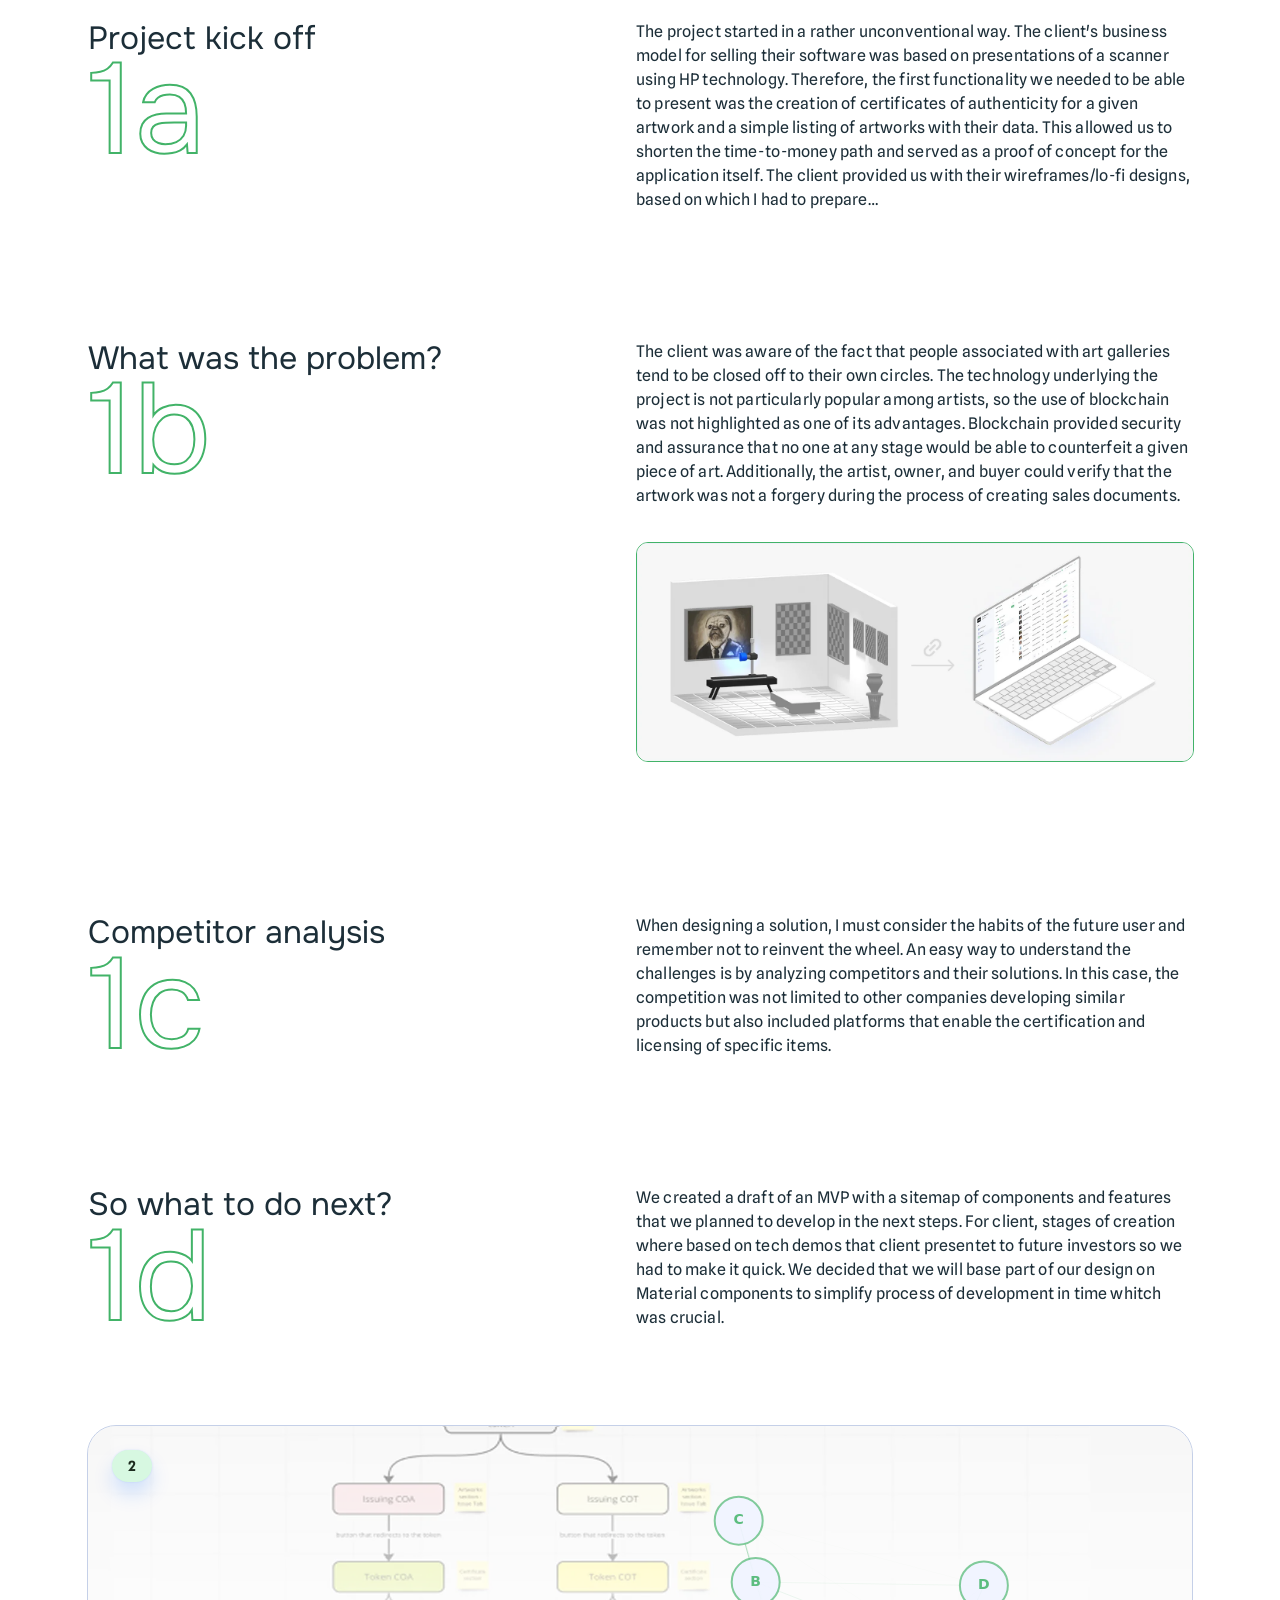
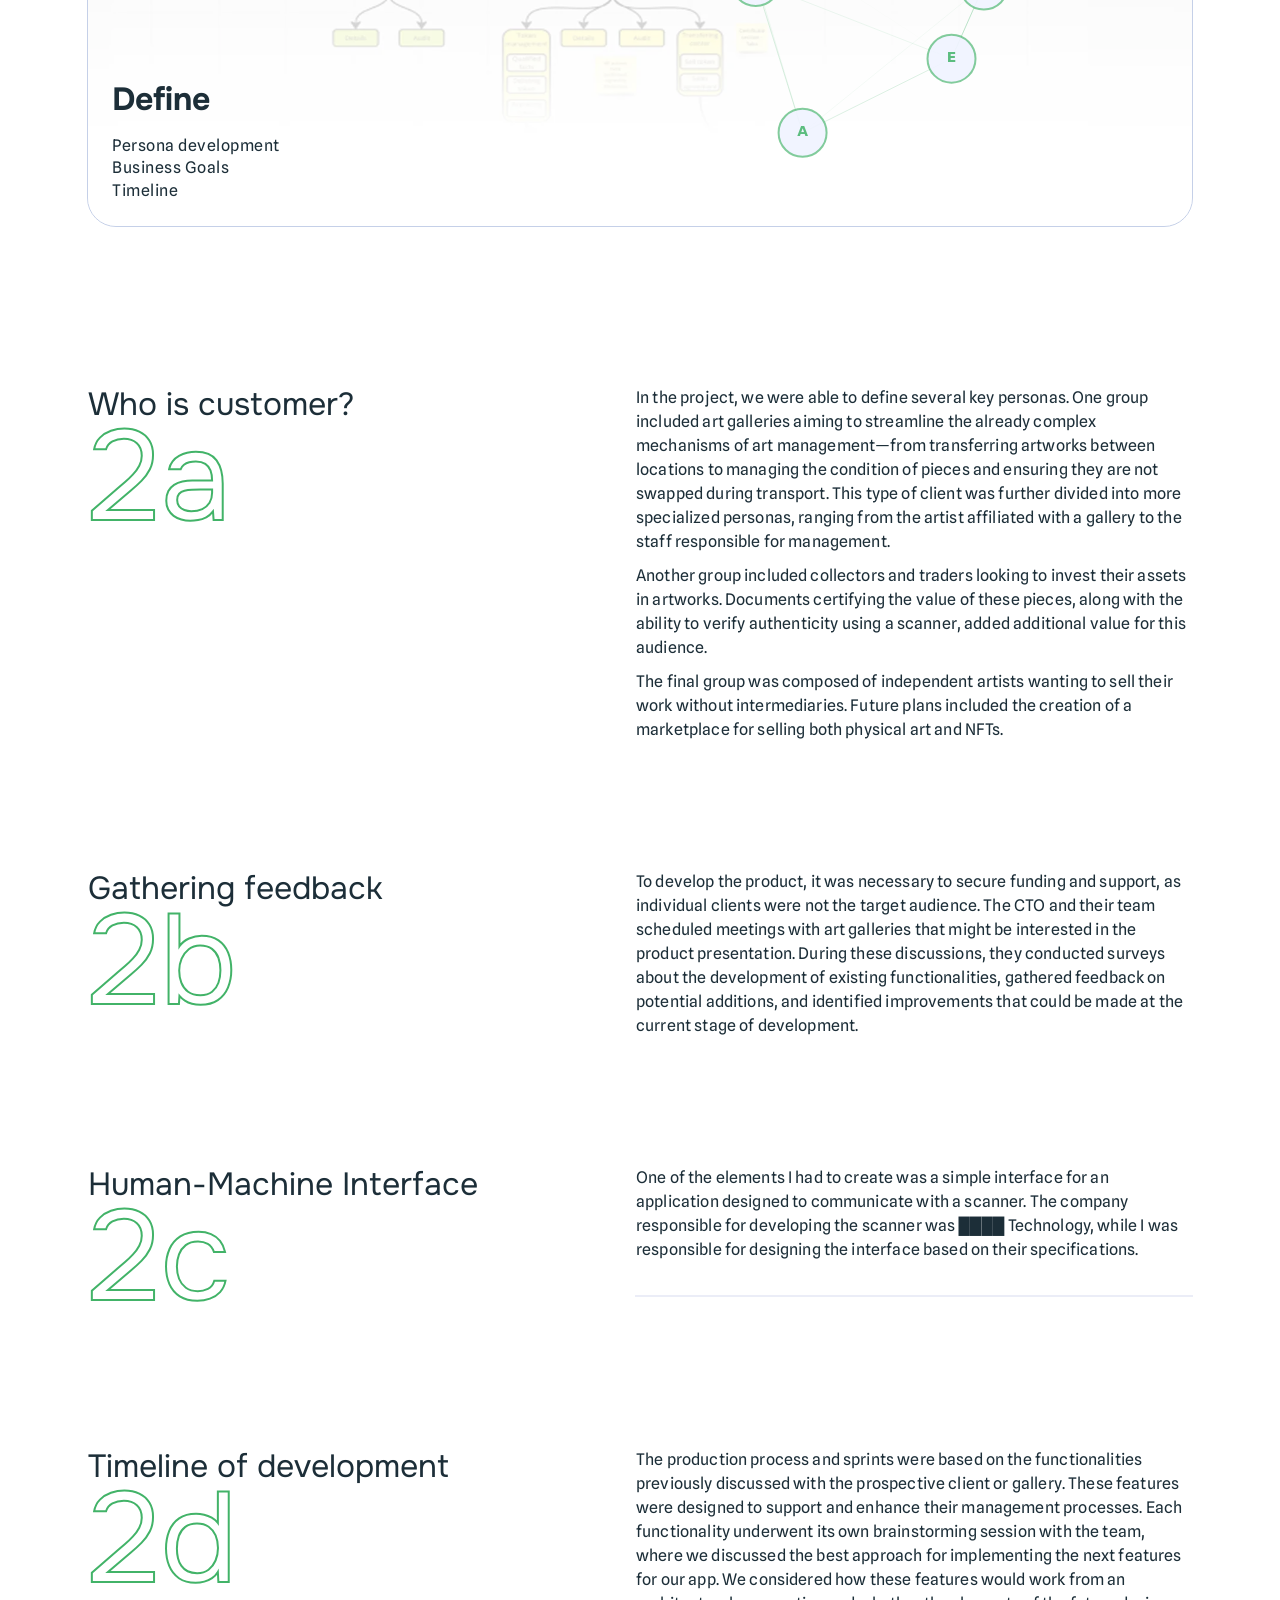
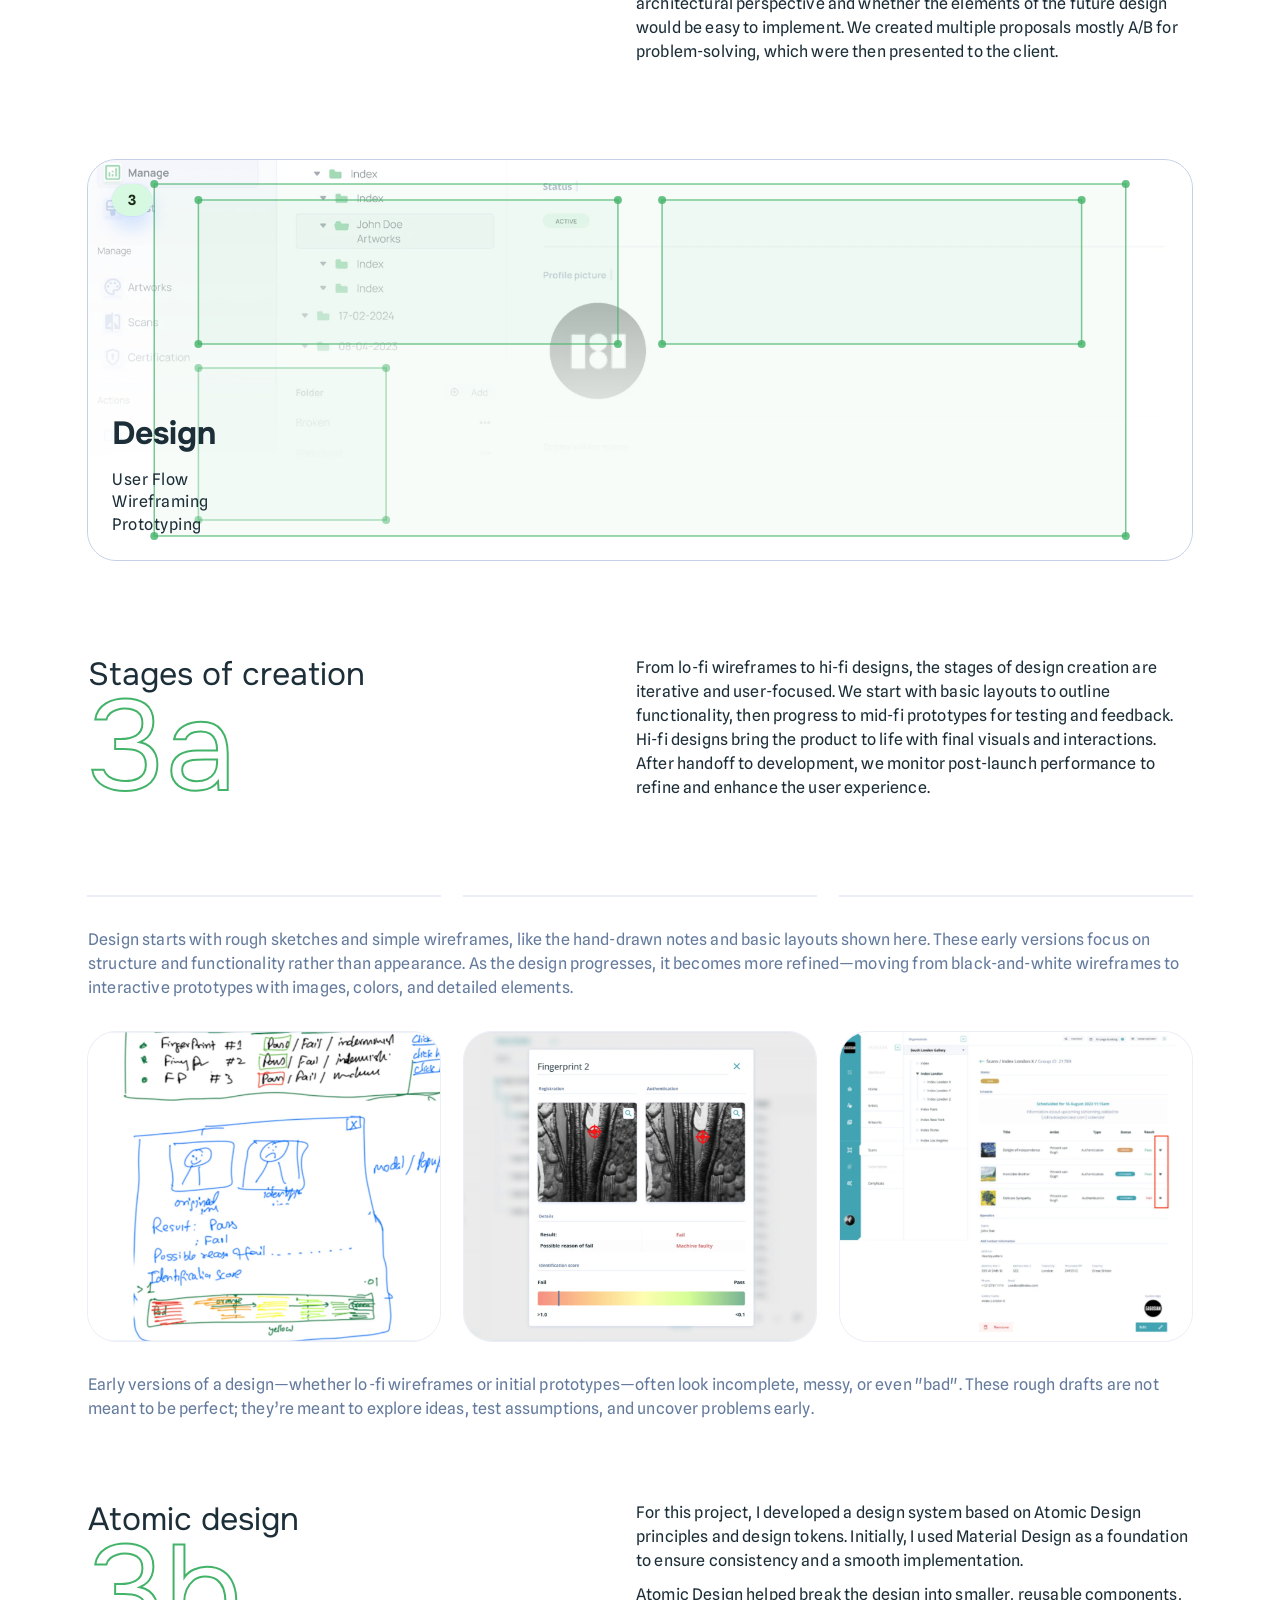
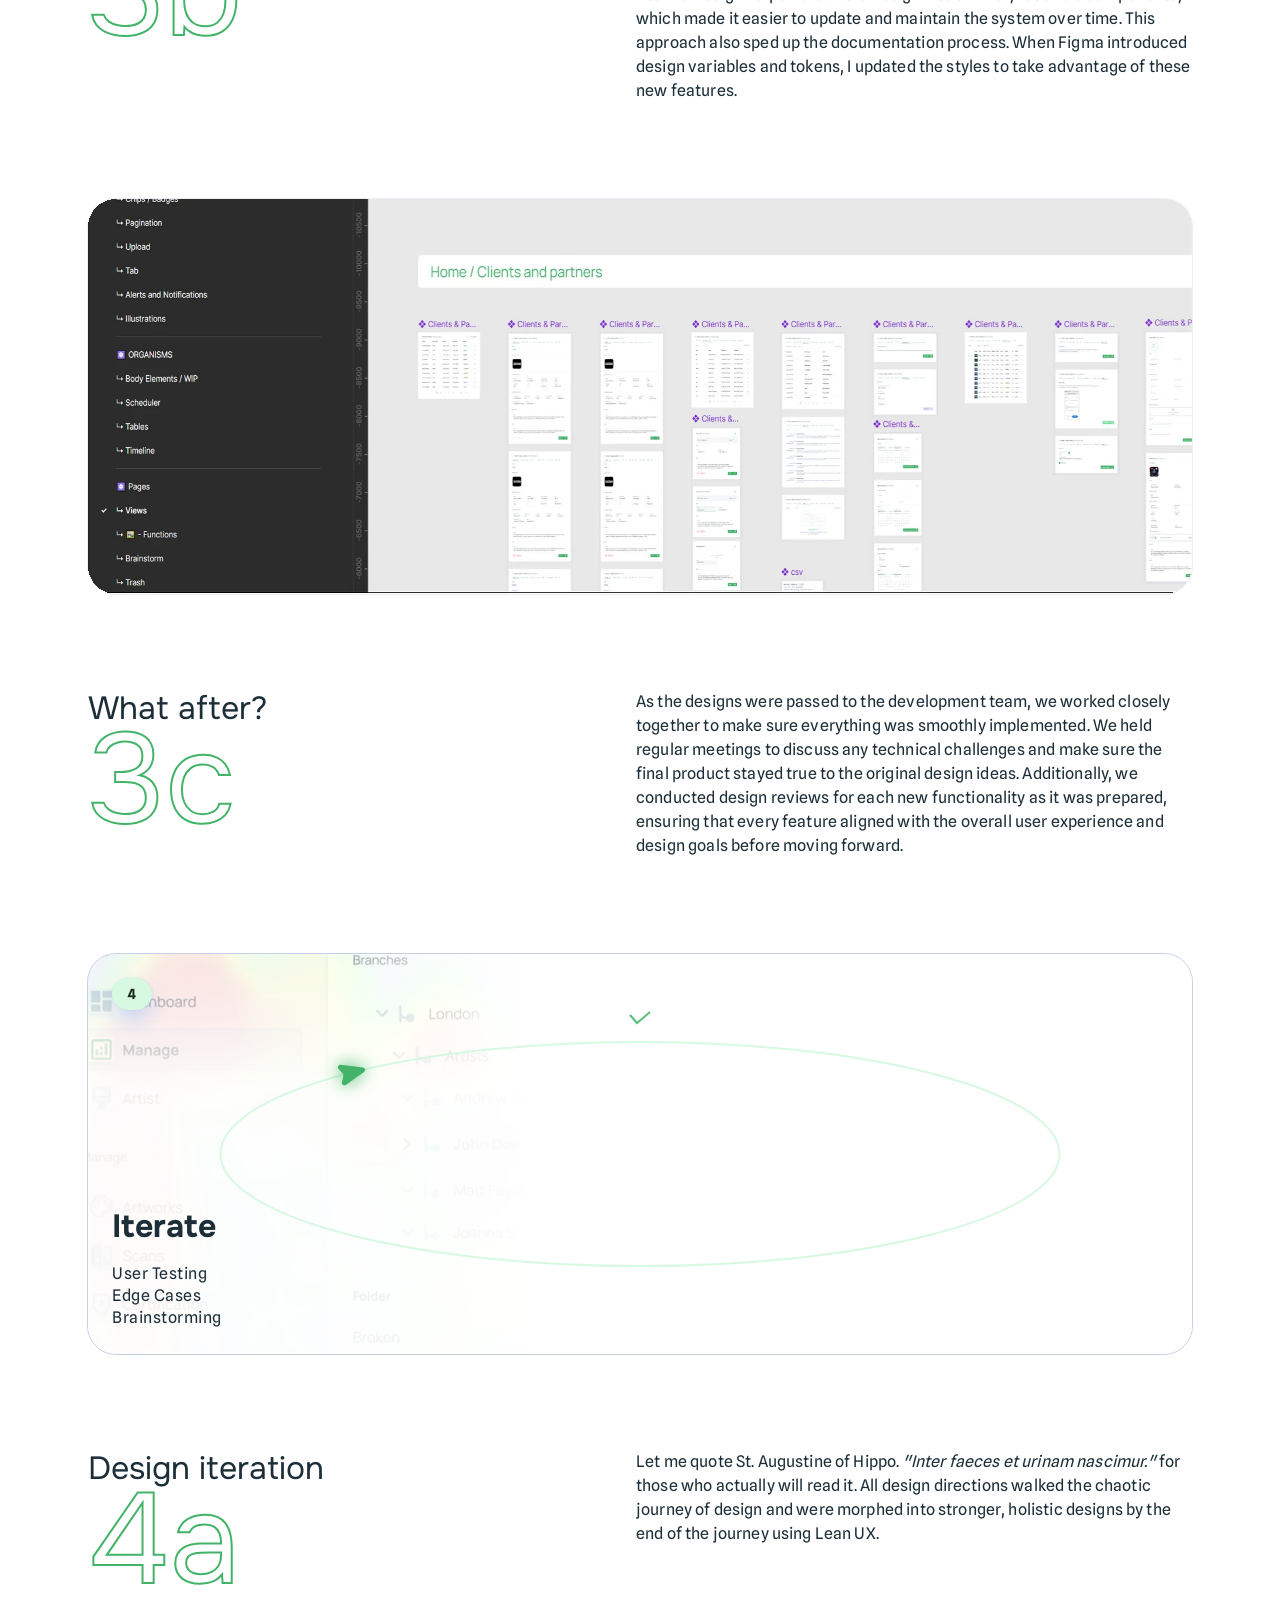
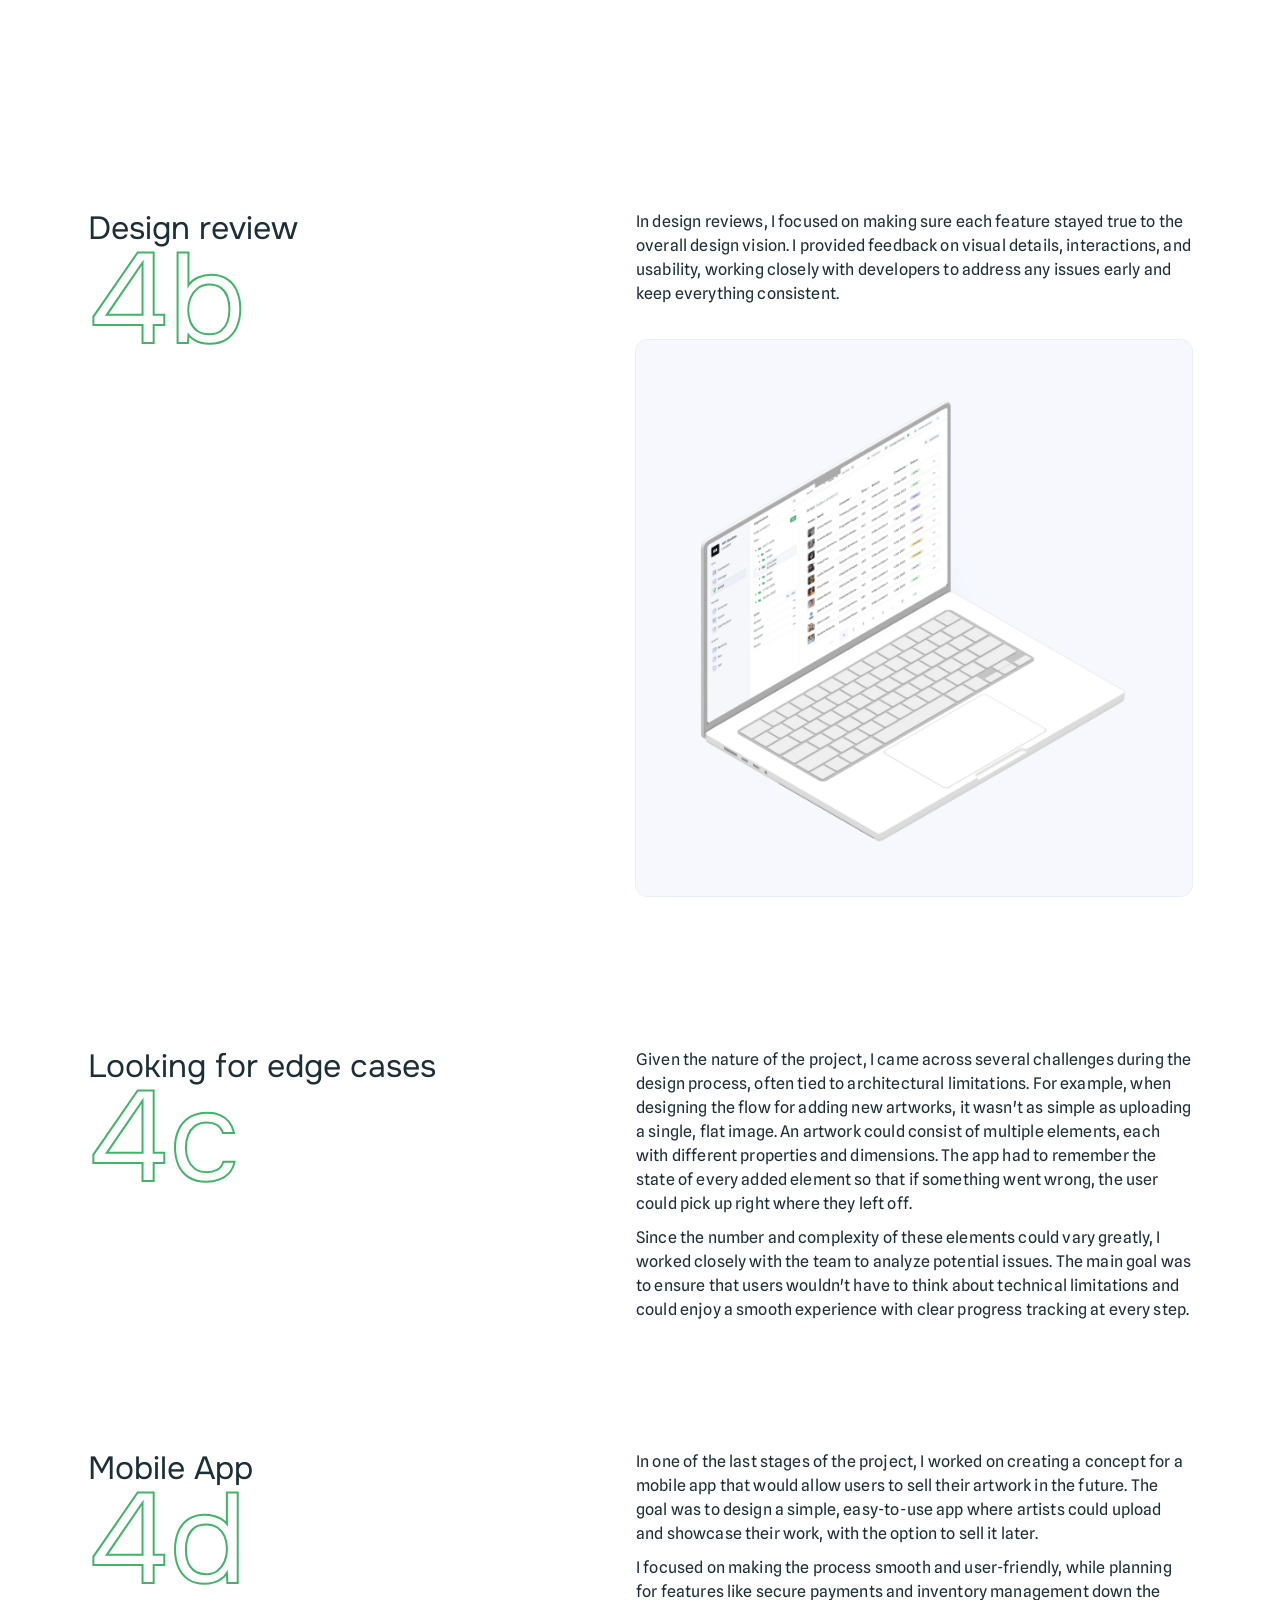
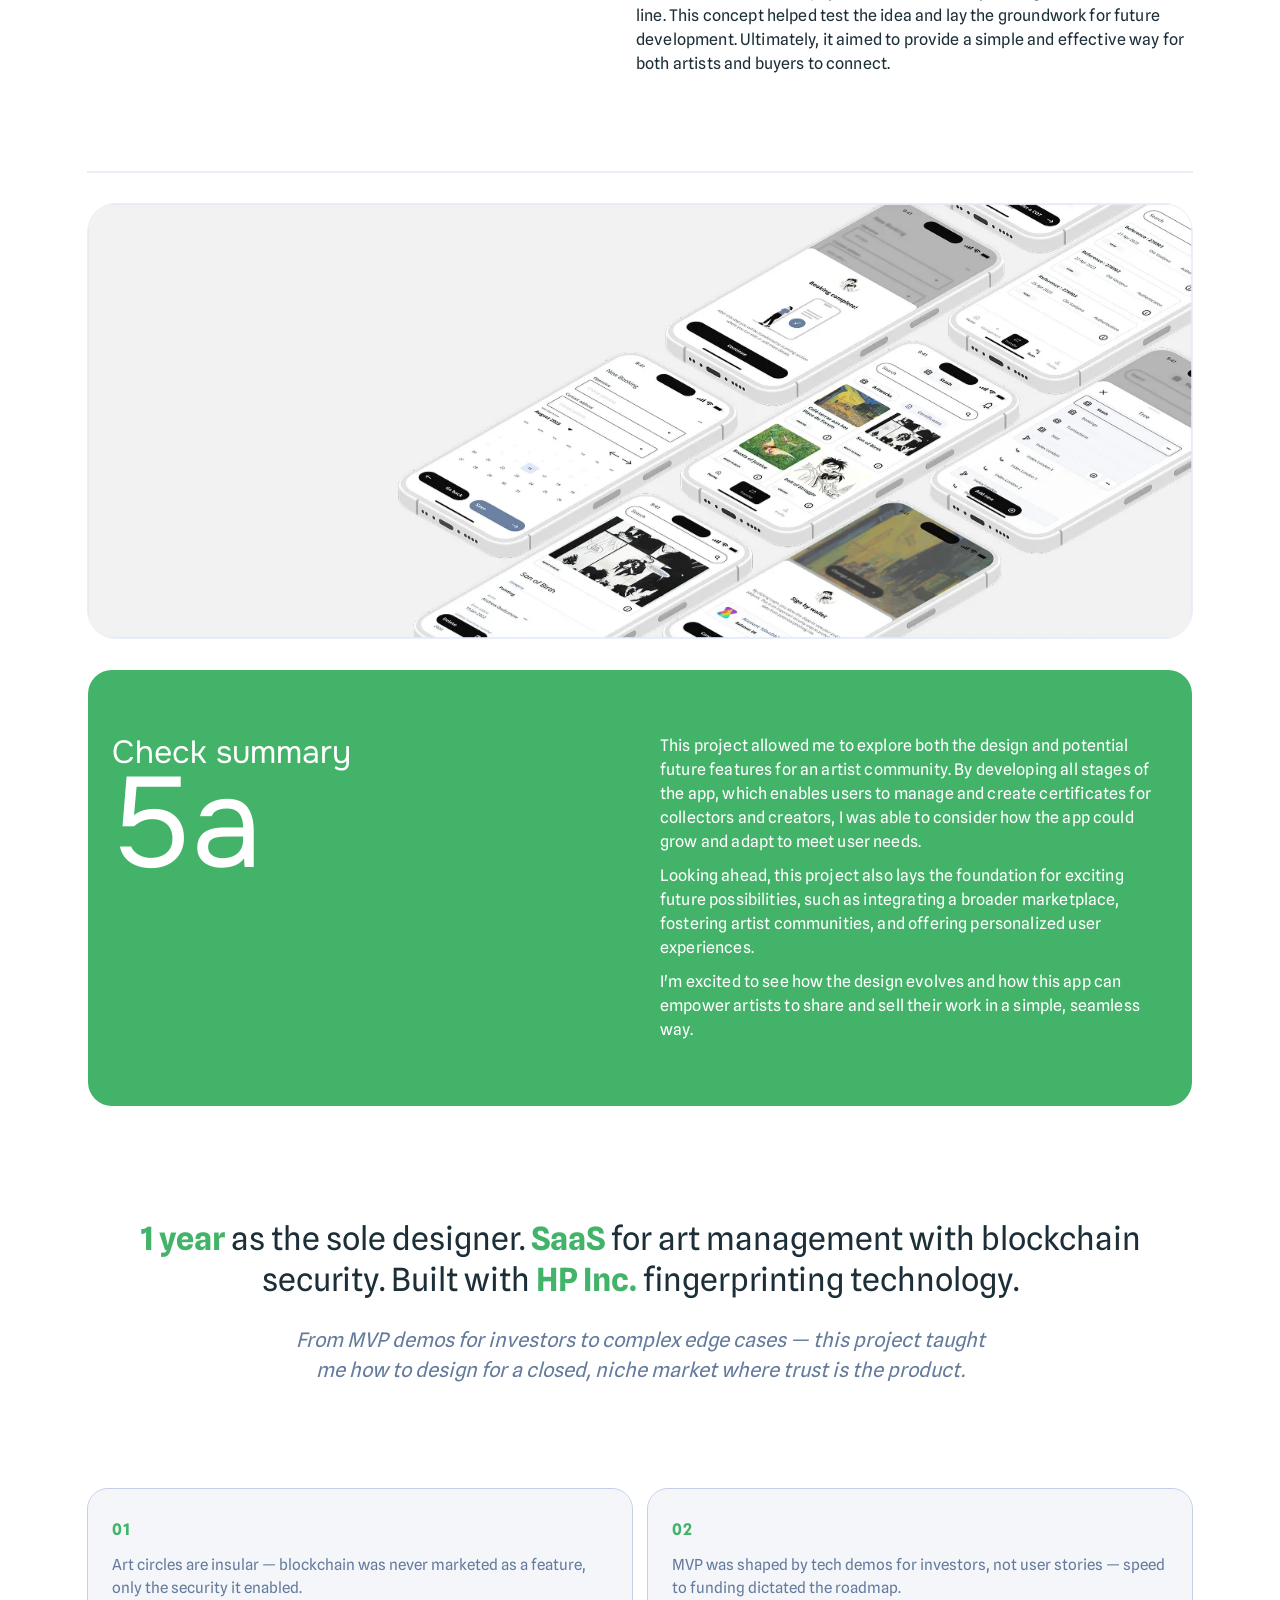
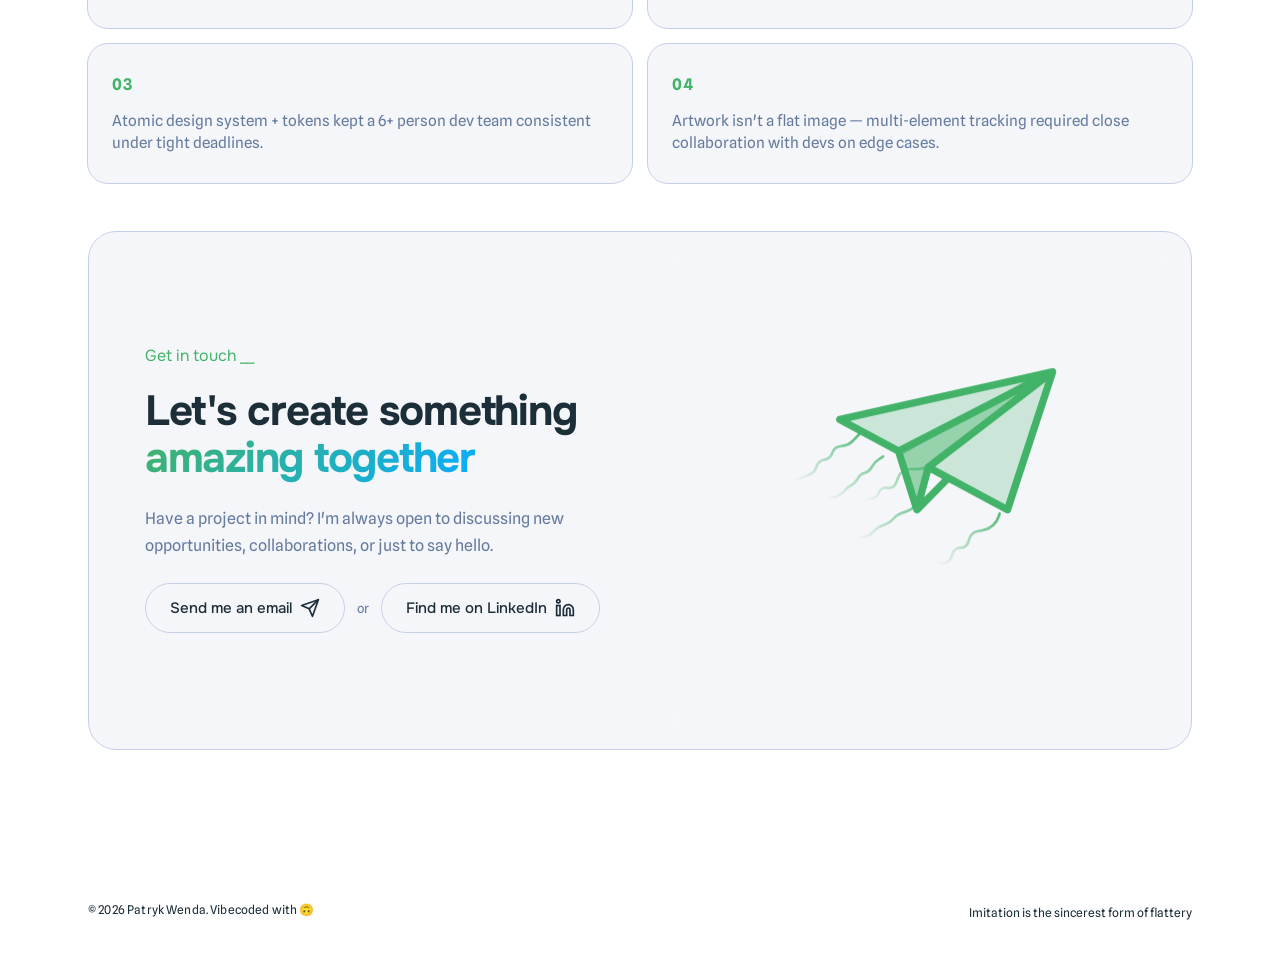
==== commit bd567653: "nav: add ico1.svg icon next to Patryk Wenda, cleanup old icon CSS" ====
--- a/case-study/artclear.html
+++ b/case-study/artclear.html
@@ -173,6 +173,7 @@
   <nav class="cs-nav">
     <div class="container">
       <a href="../index.html" class="cs-nav__logo">
+        <span class="cs-nav__logo-icon"><img src="../Figma/ico1.svg" alt=""></span>
         <span class="cs-nav__logo-text">Patryk Wenda</span>
       </a>
       <button class="cs-nav__toggle" aria-label="Menu">
--- a/css/case-study.css
+++ b/css/case-study.css
@@ -103,11 +103,26 @@
 .cs-nav__logo {
   display: flex;
   align-items: center;
-  gap: 0;
+  gap: 10px;
   font-size: 16px;
   font-weight: 400;
   color: var(--cs-text);
   text-decoration: none;
+}
+
+.cs-nav__logo-icon {
+  width: 28px;
+  height: 24px;
+  display: flex;
+  align-items: center;
+  justify-content: center;
+  flex-shrink: 0;
+}
+
+.cs-nav__logo-icon img {
+  display: block;
+  width: 100%;
+  height: 100%;
 }
 
 .cs-nav__logo-text {
@@ -116,31 +131,6 @@
   font-size: 17px;
   letter-spacing: -0.02em;
   color: inherit;
-}
-
-.cs-nav__logo-icon {
-  width: 24px;
-  height: 24px;
-  position: relative;
-  flex-shrink: 0;
-}
-
-.cs-nav__logo-icon .dot {
-  position: absolute;
-  width: 11.26px;
-  height: 11.12px;
-  right: 0.36px;
-  top: 0.58px;
-  background: #2E295F;
-}
-
-.cs-nav__logo-icon .gradient {
-  position: absolute;
-  width: 23.71px;
-  height: 23.41px;
-  left: 0;
-  top: 0.45px;
-  background: conic-gradient(from 43deg at 38.9% 61.69%, #260DC7, #00A1FF);
 }
 
 .cs-nav__links {
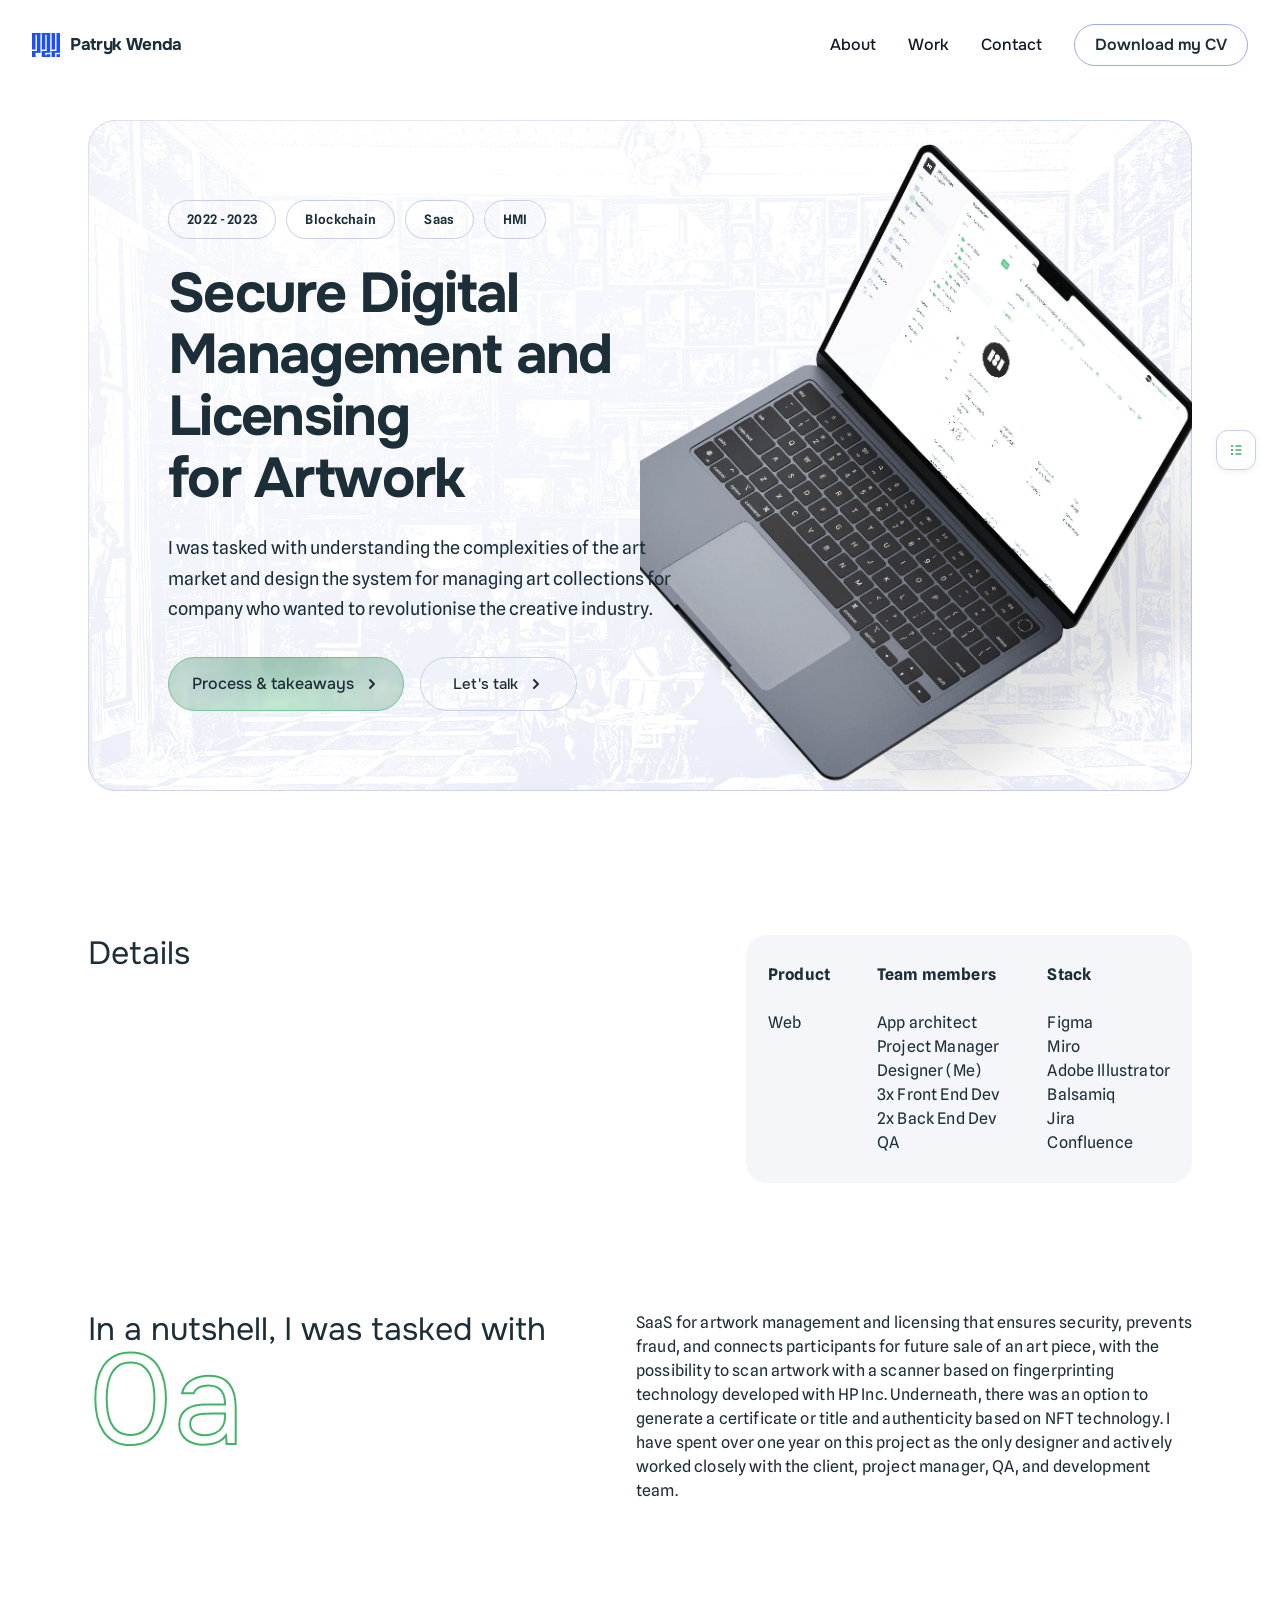
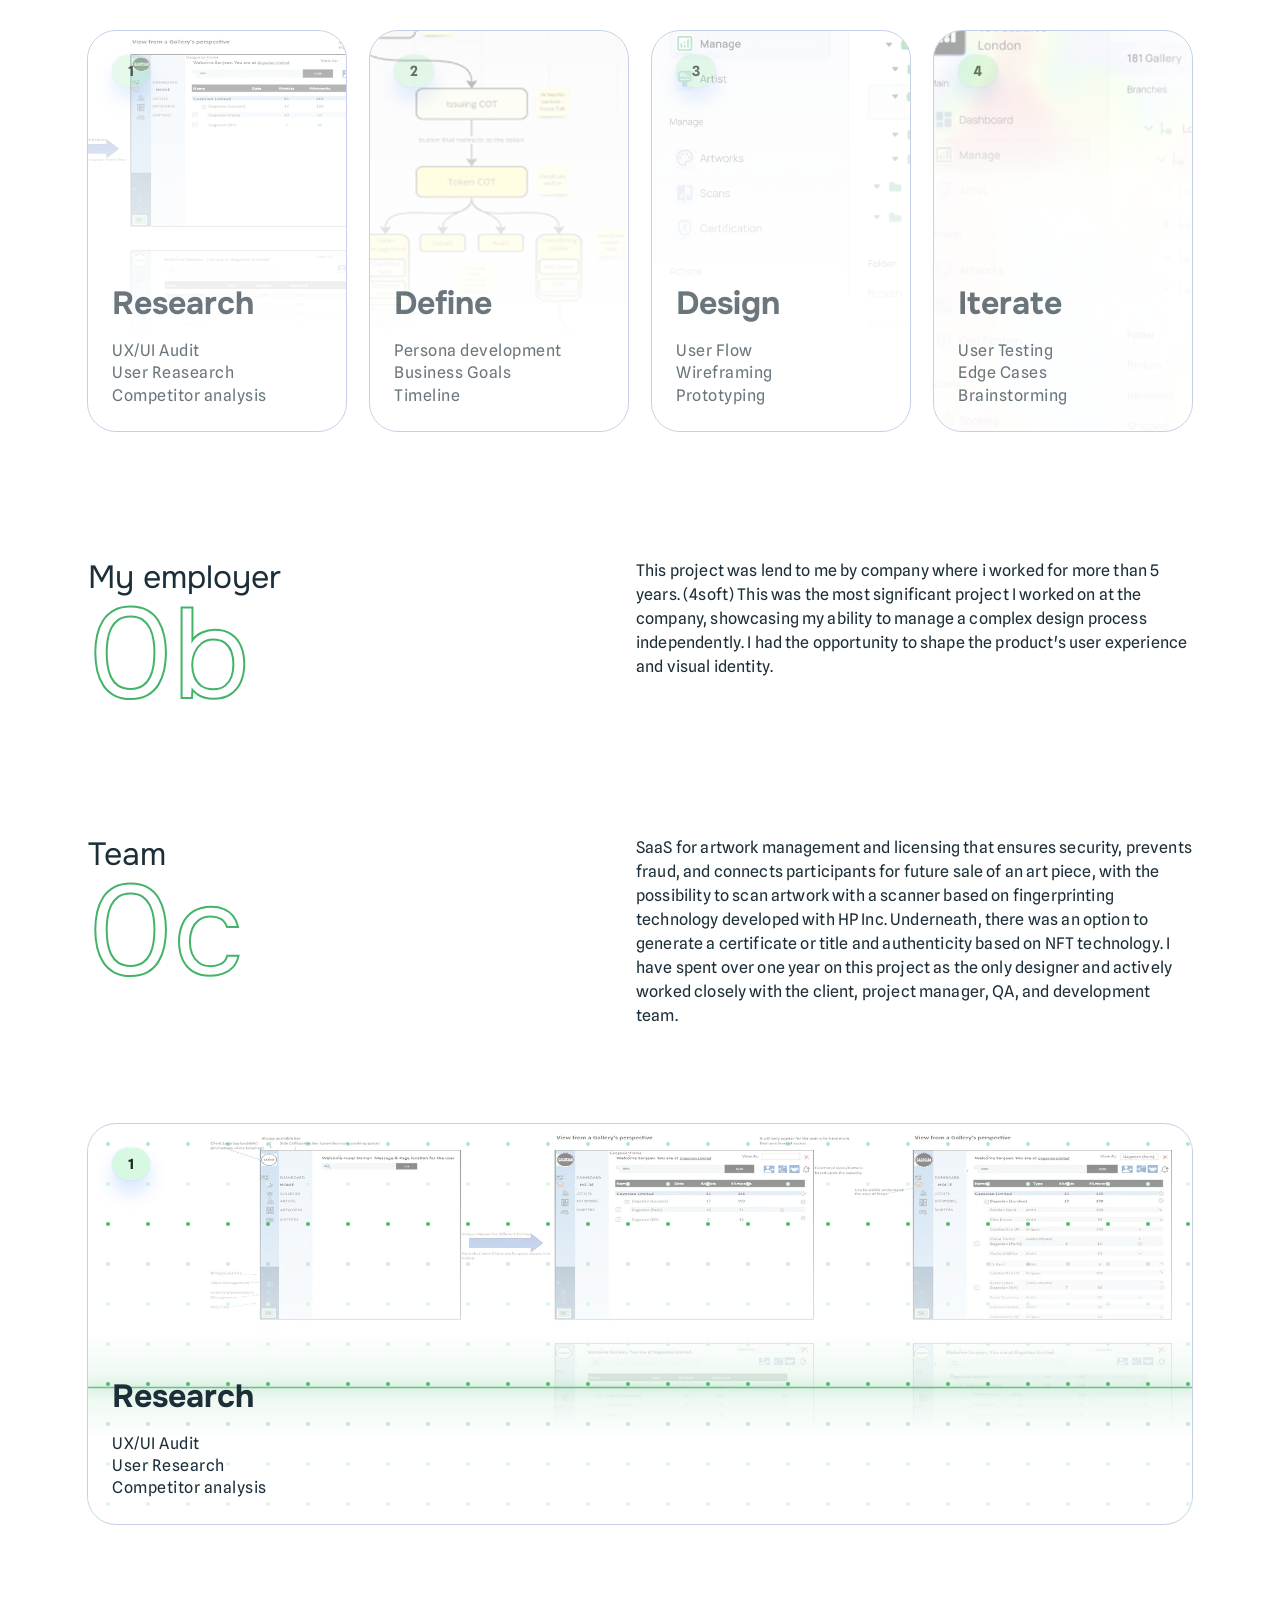
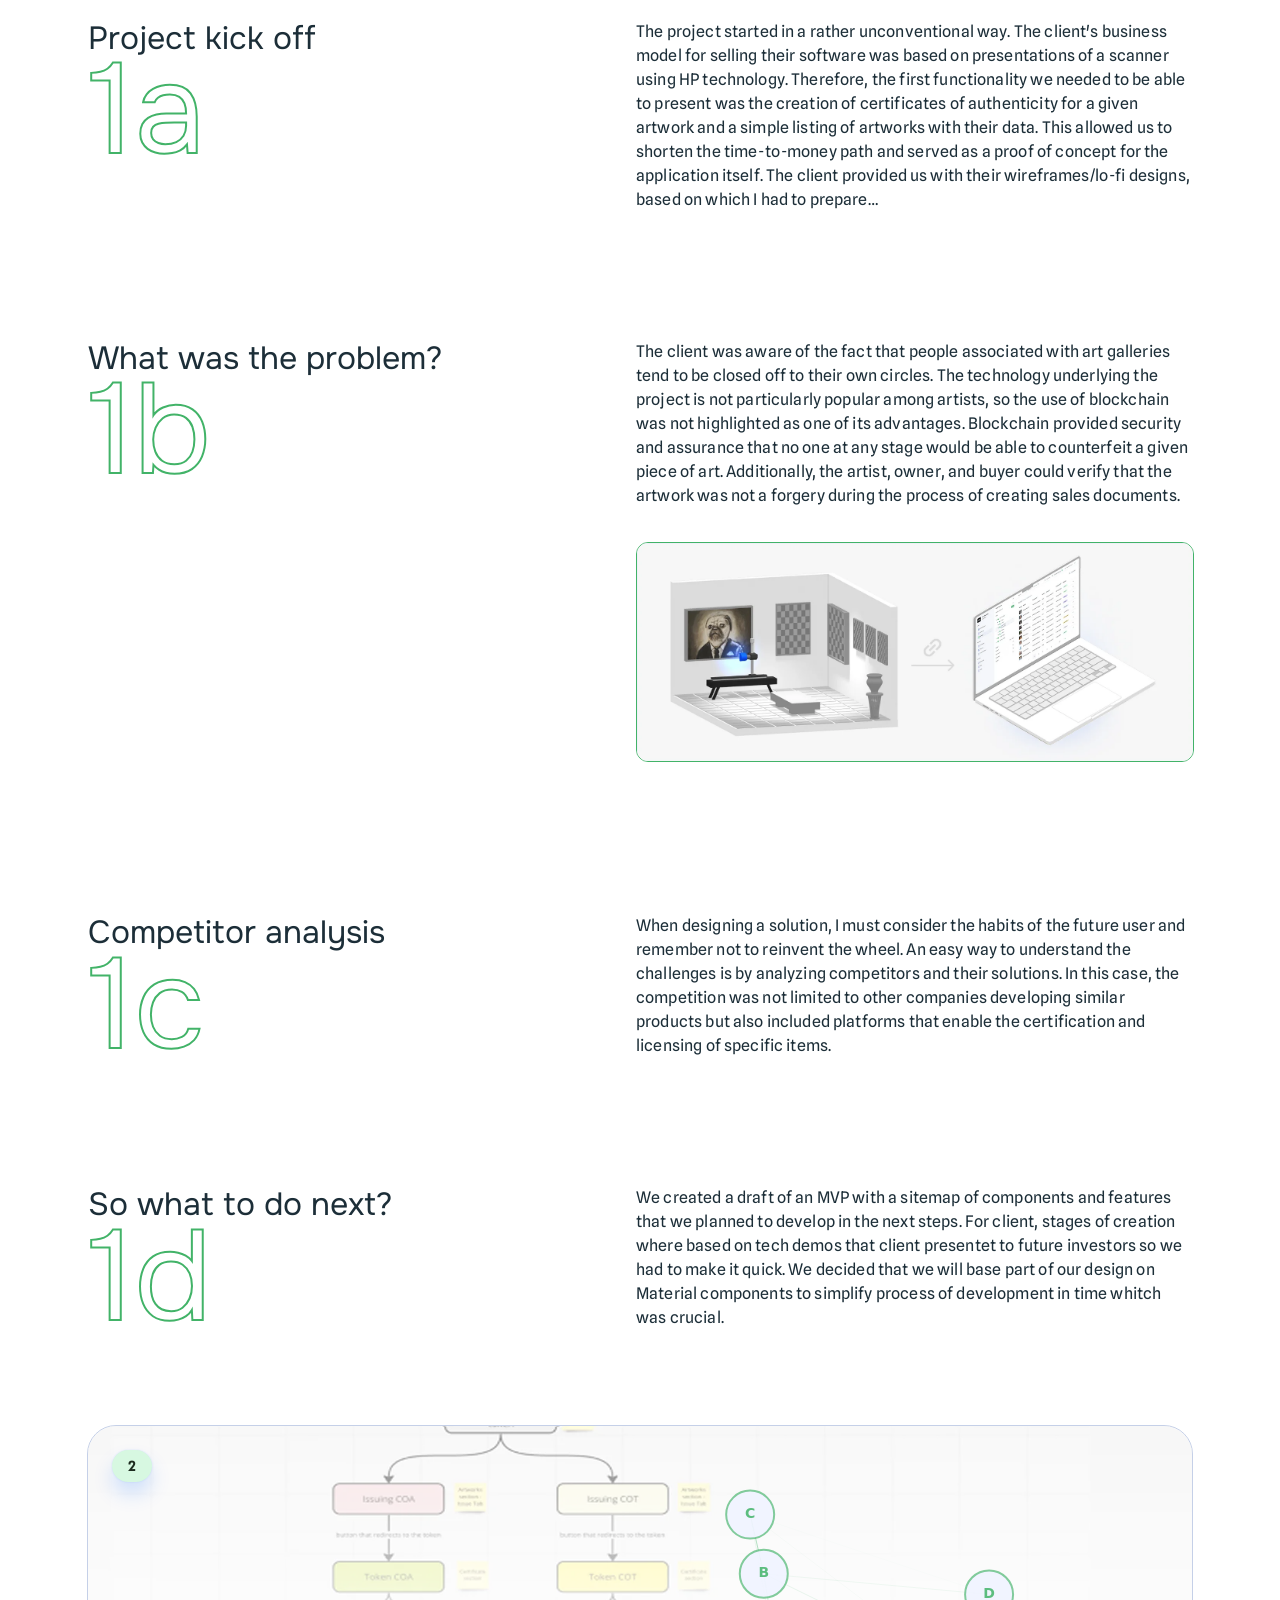
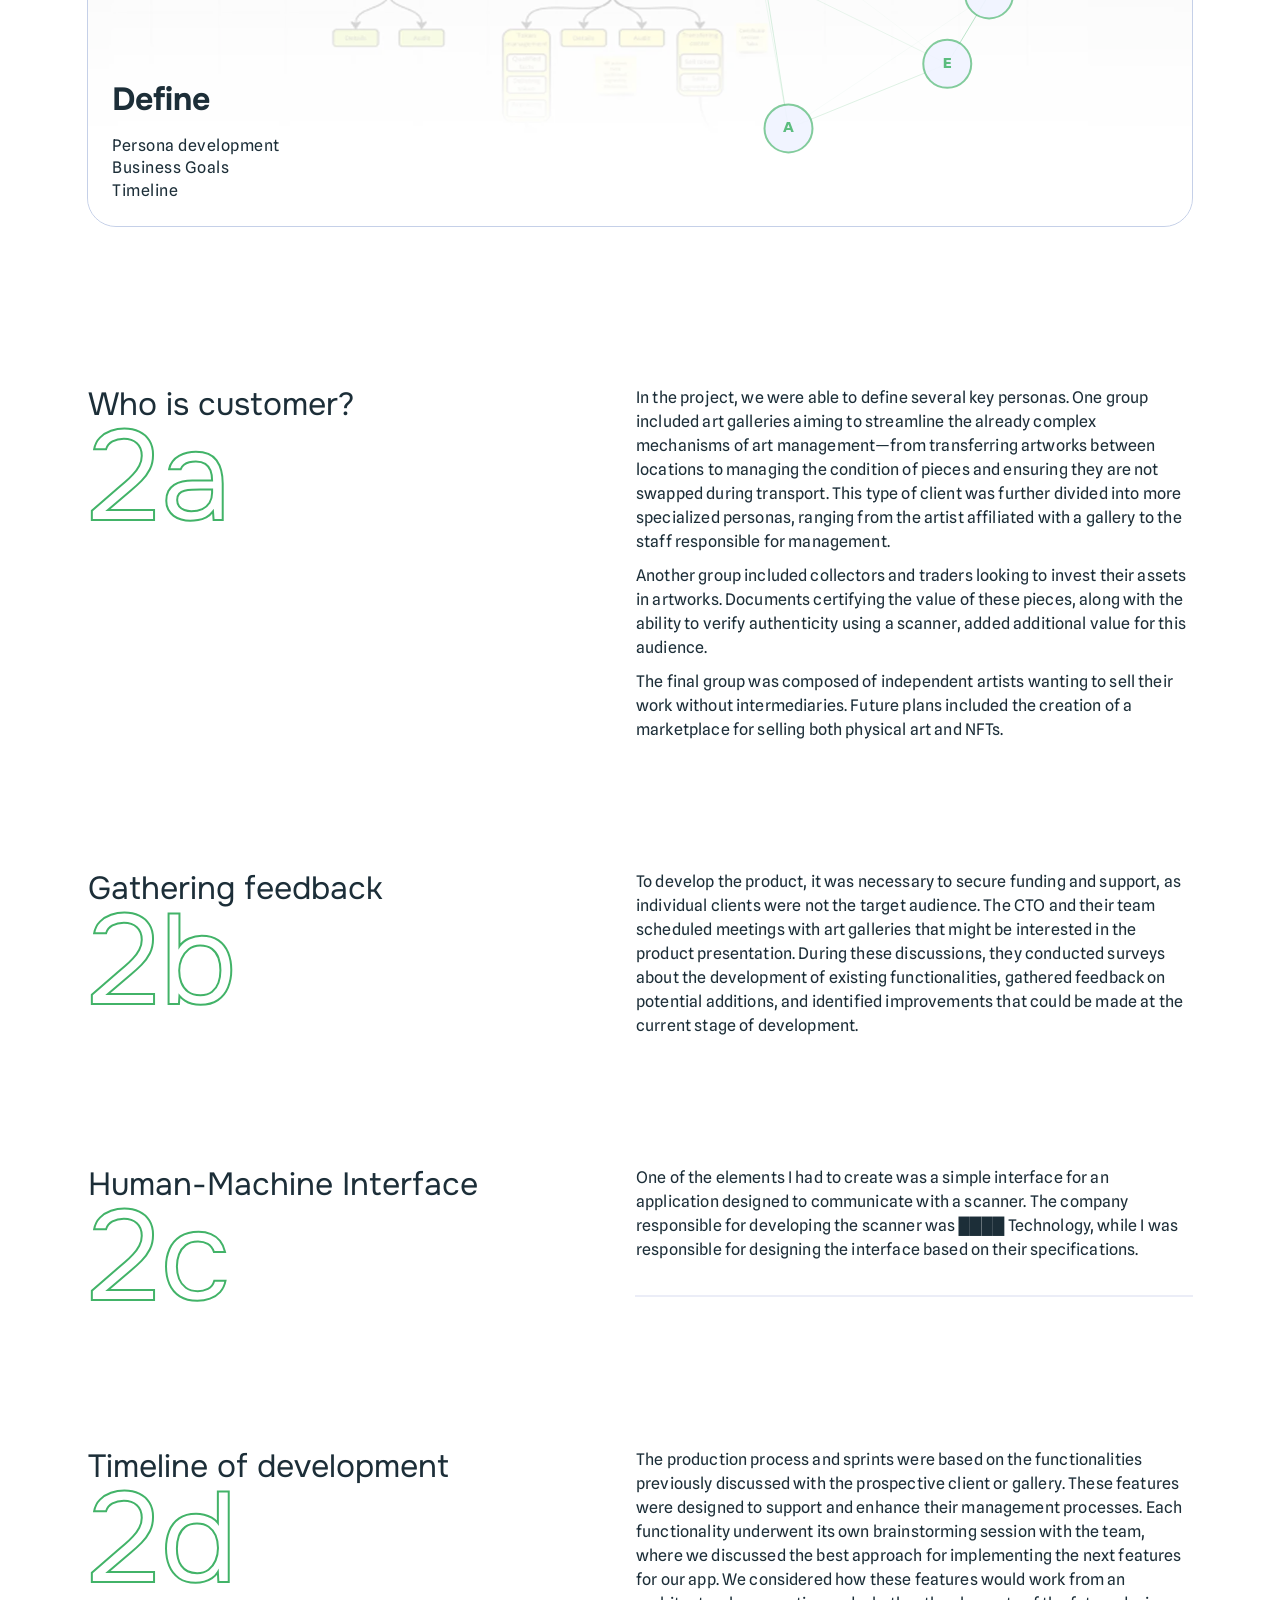
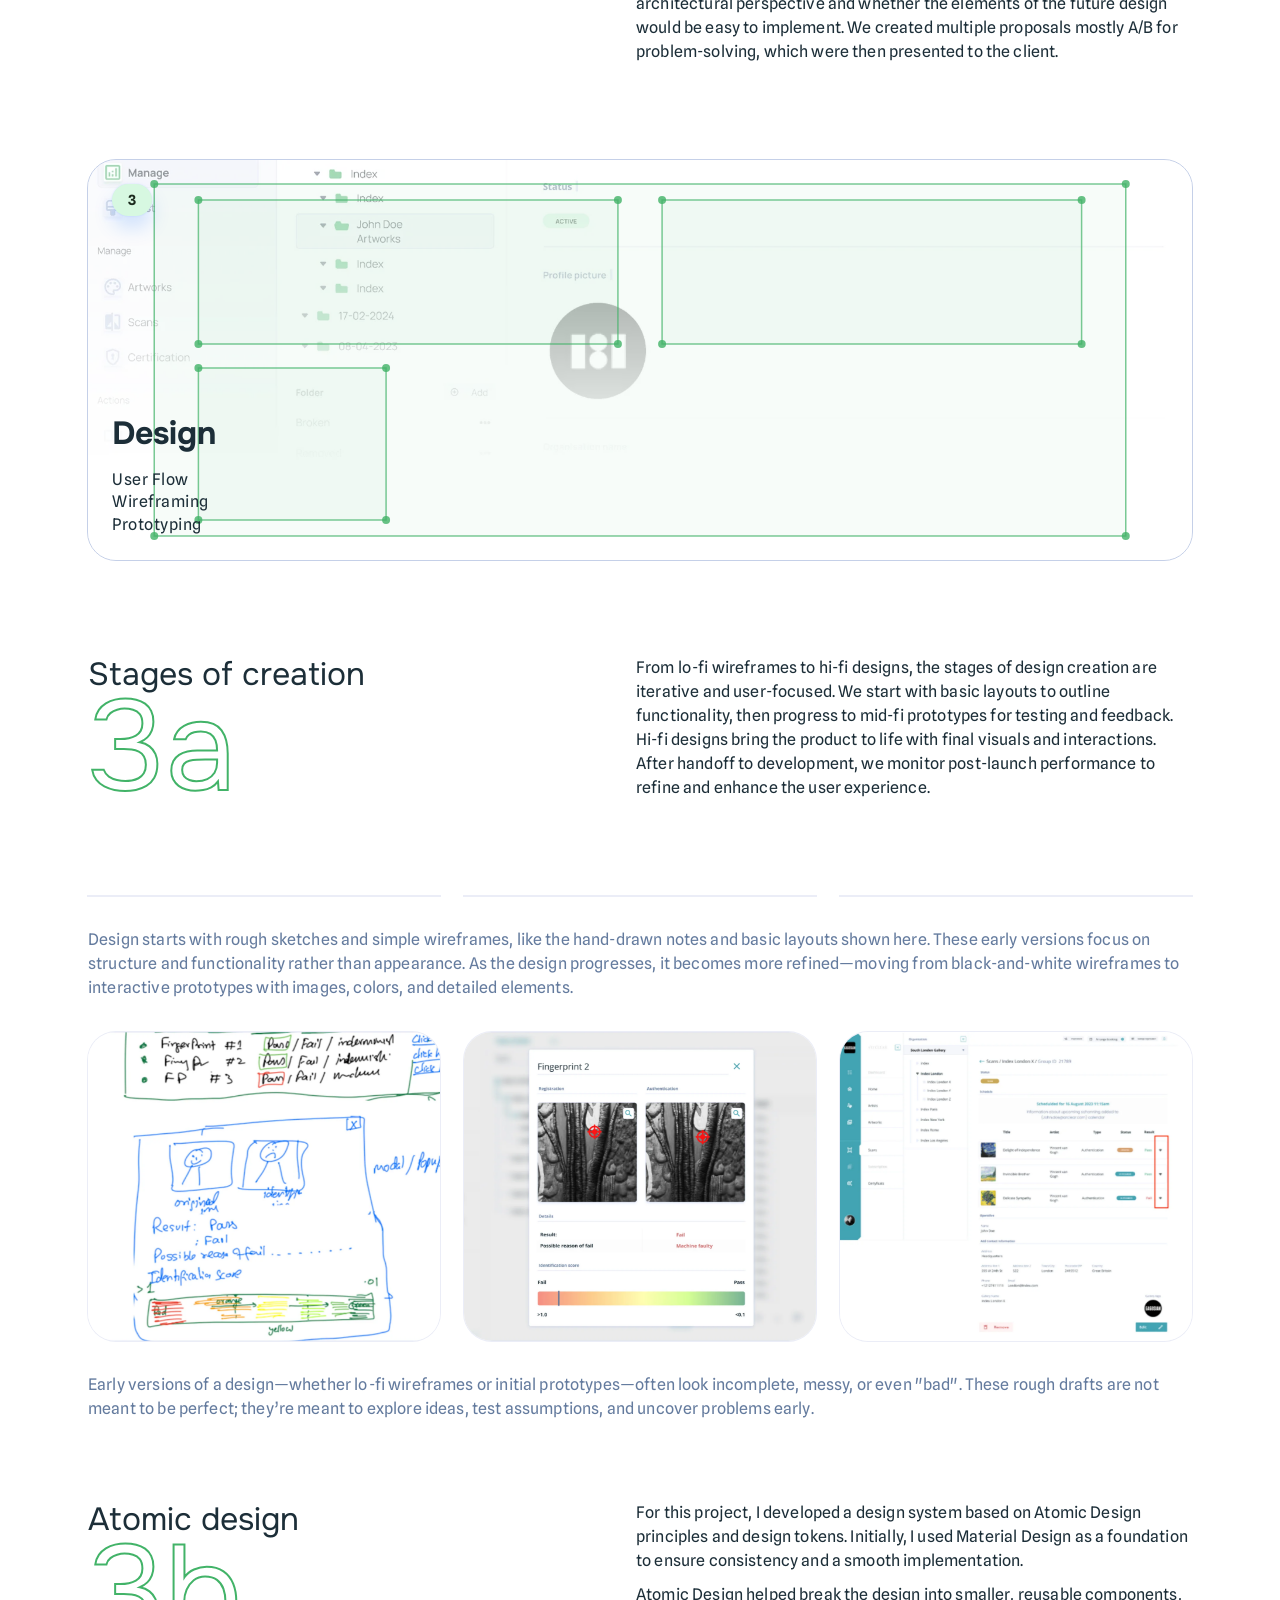
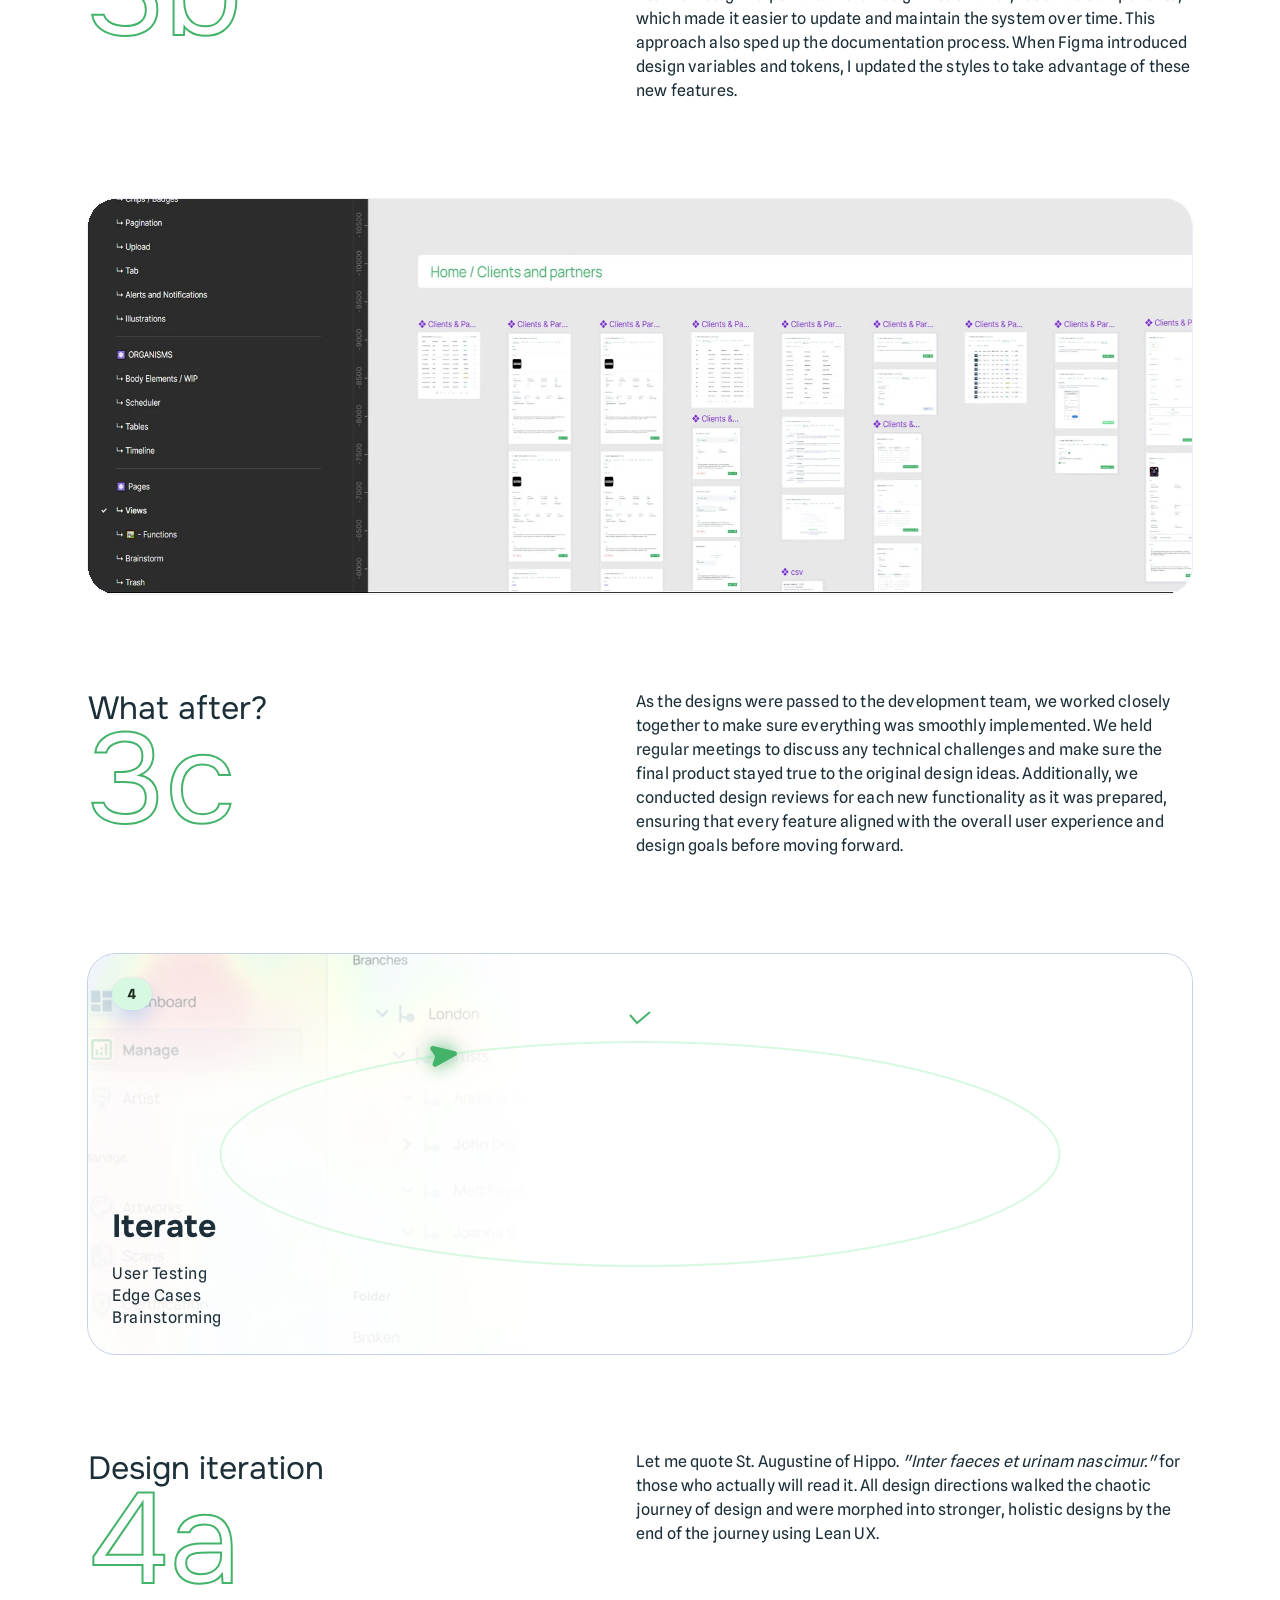
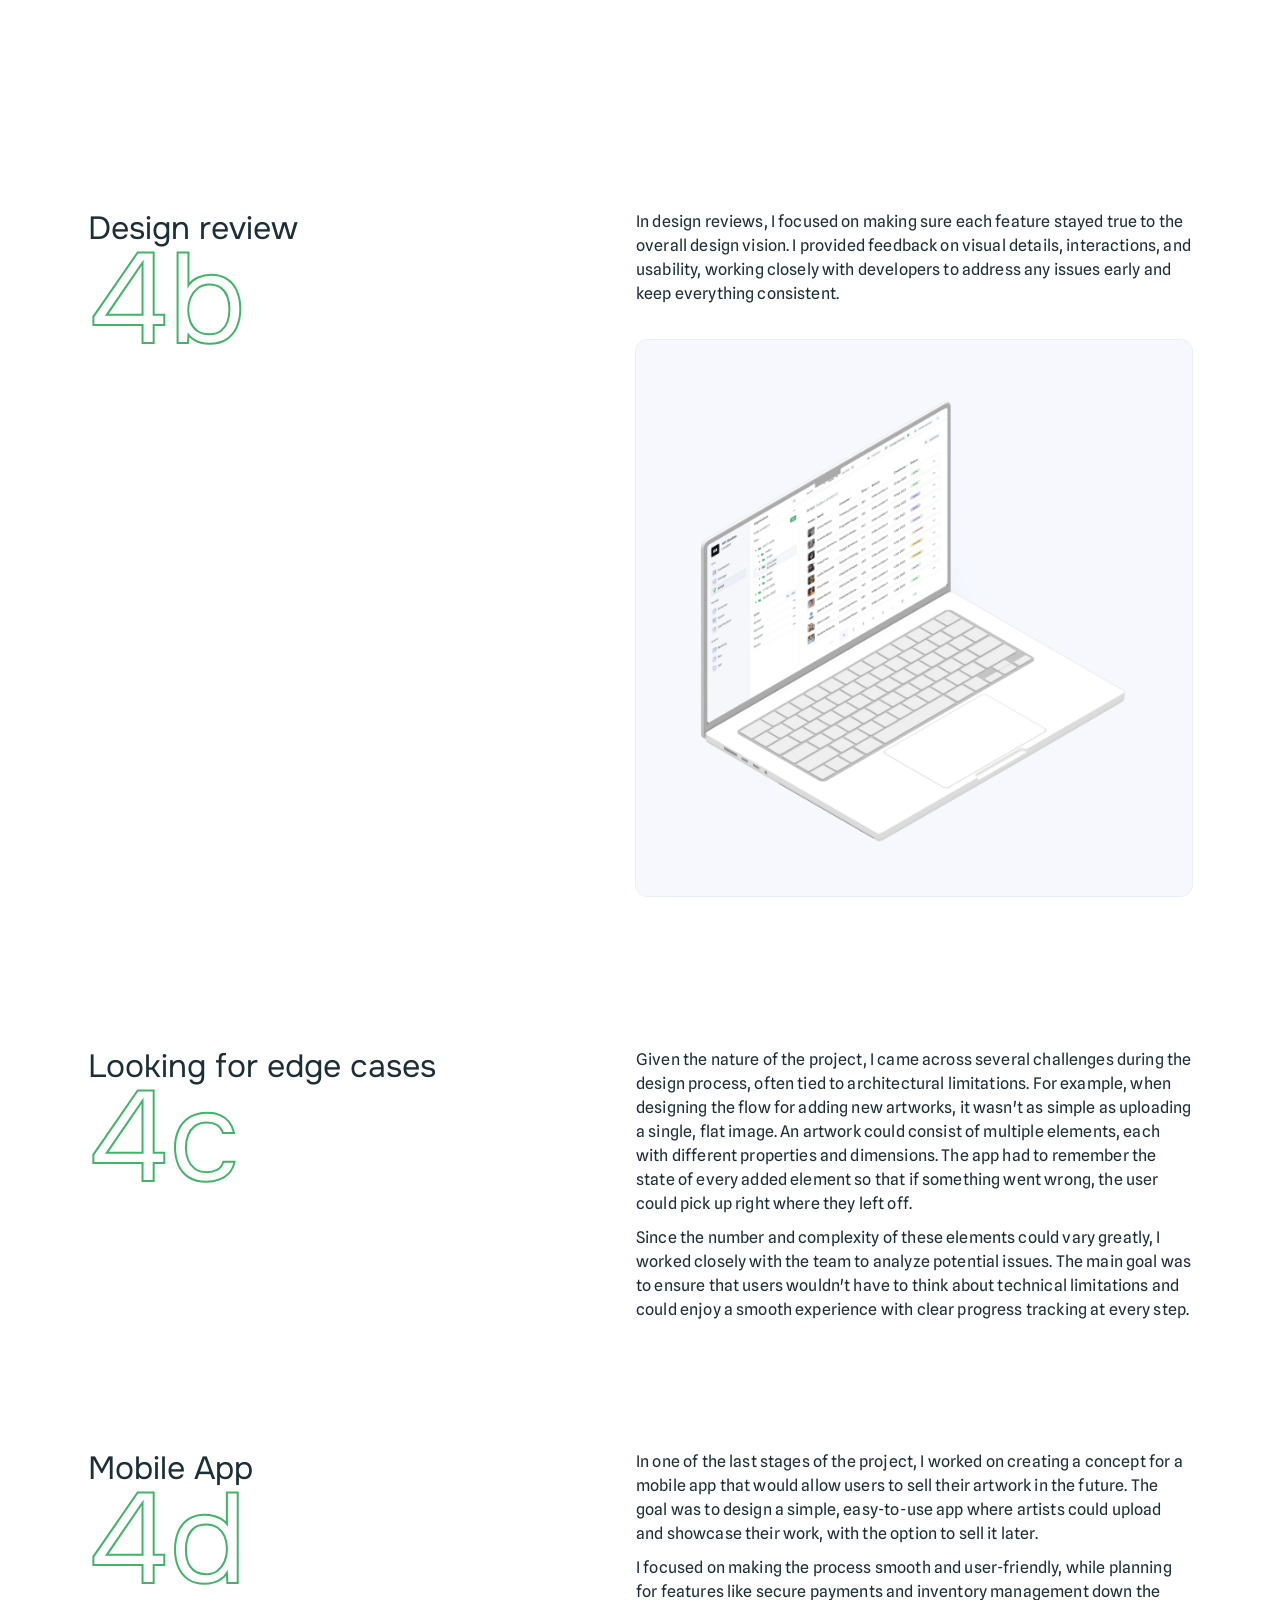
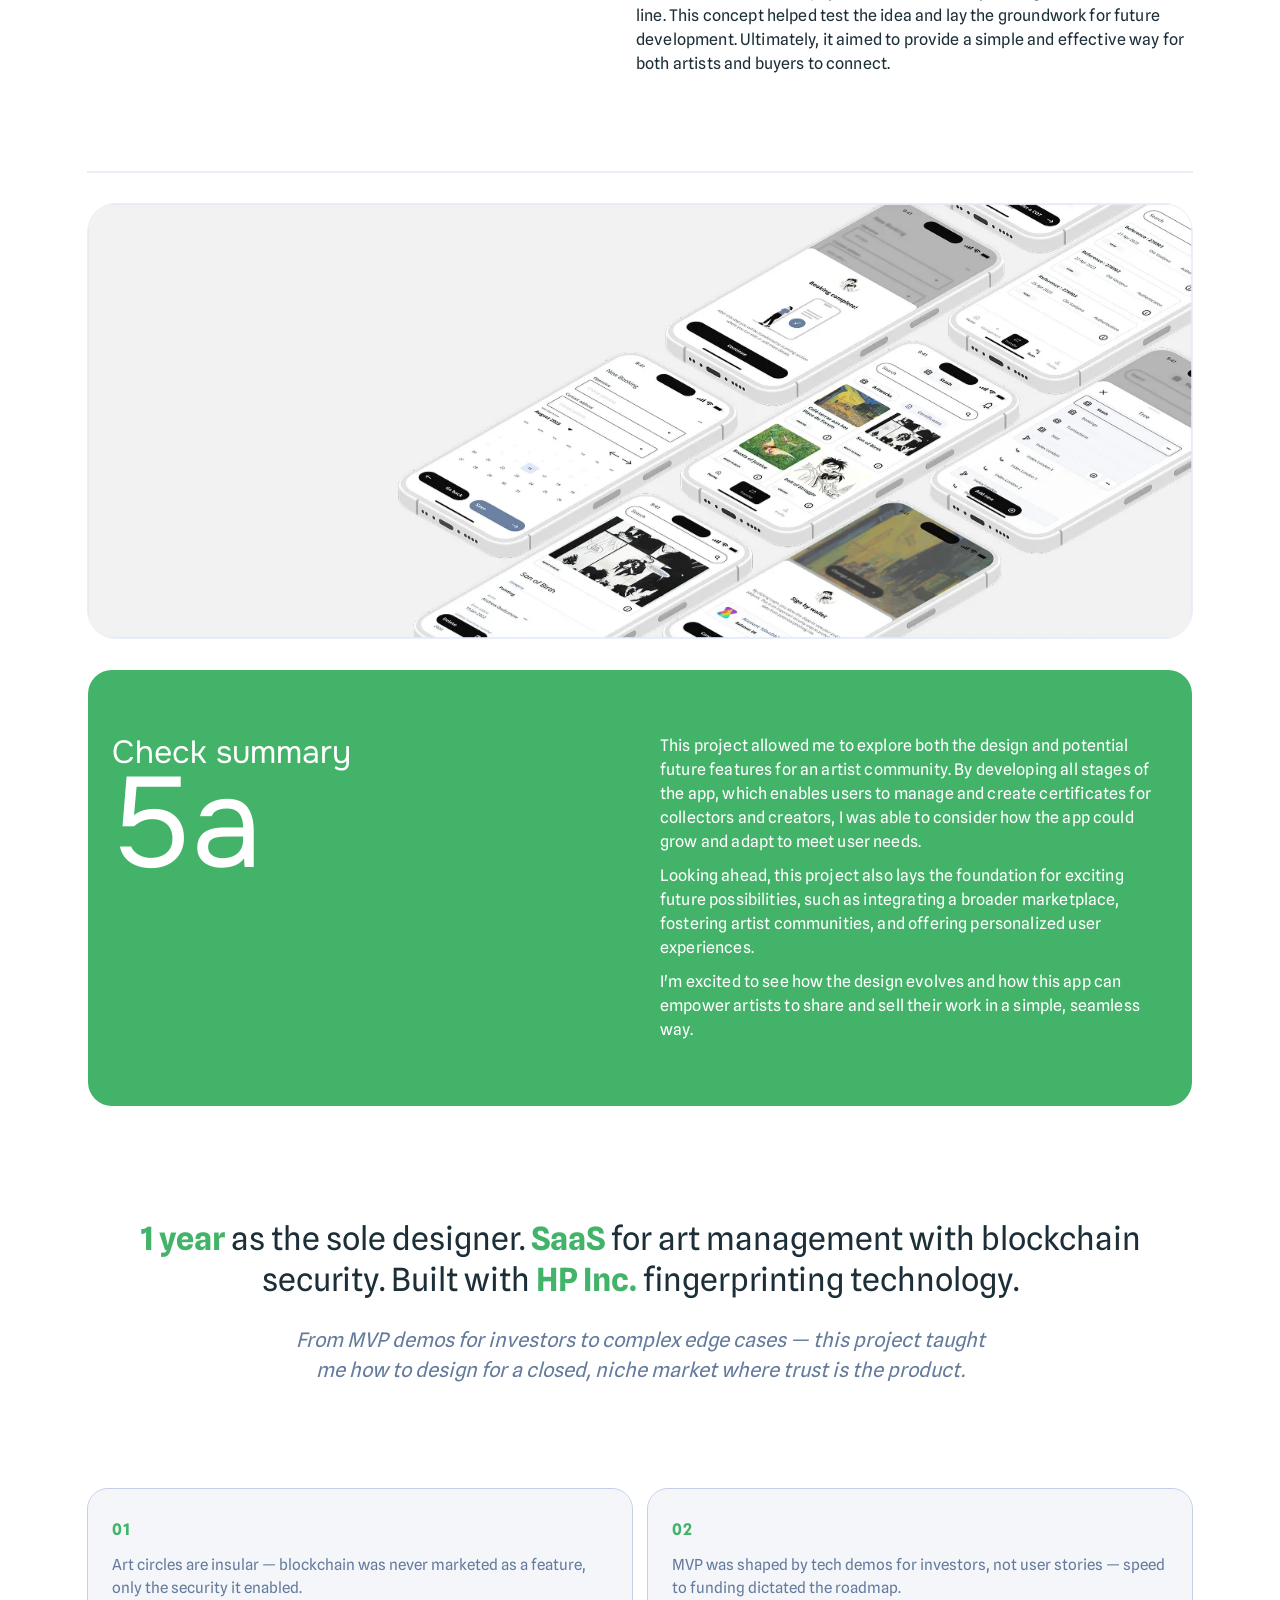
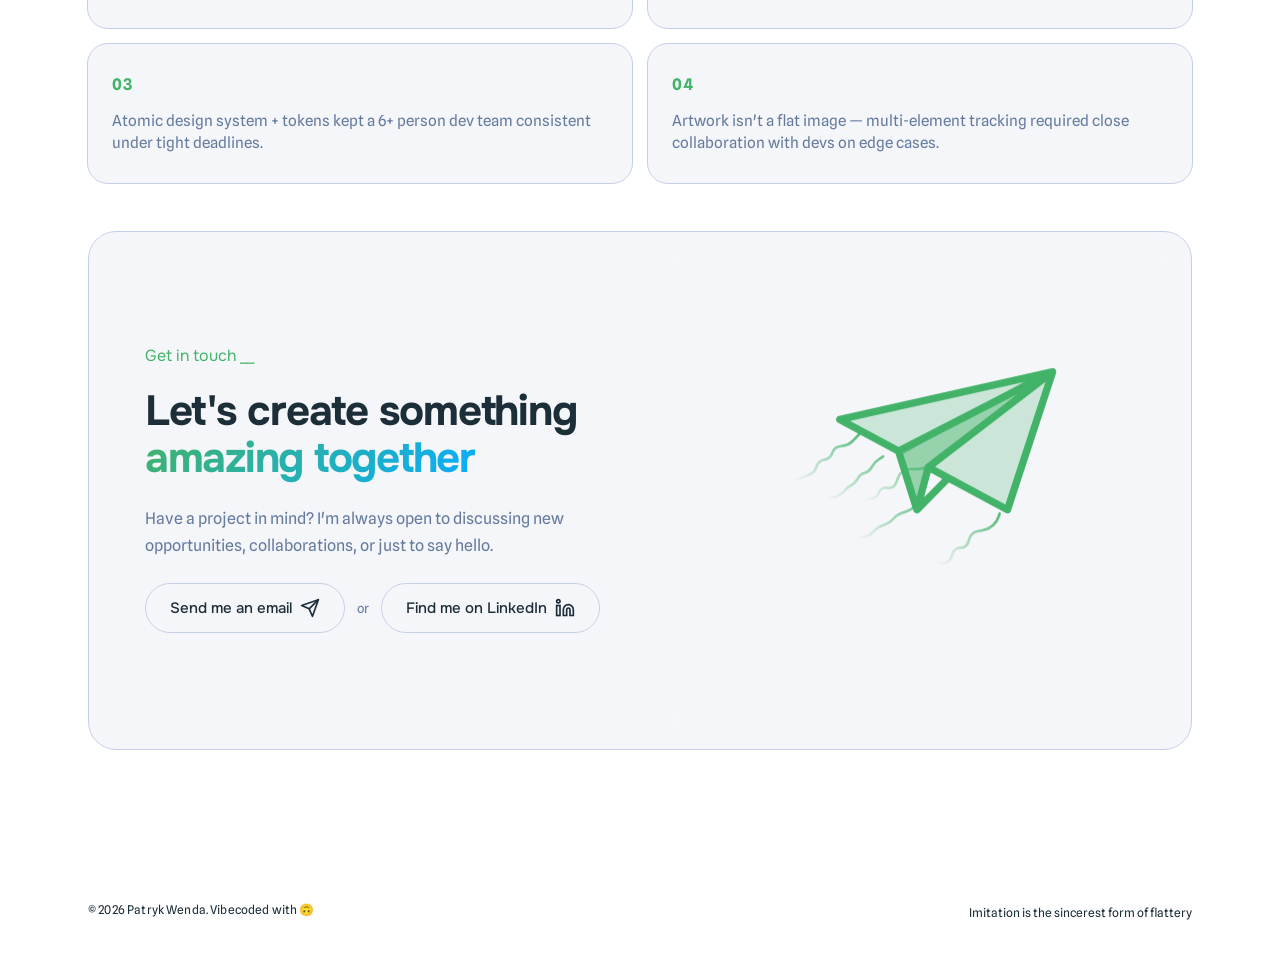
==== commit 6e39d4d6: "nav: Kontakt → Contact (English)" ====
--- a/case-study/artclear.html
+++ b/case-study/artclear.html
@@ -185,7 +185,7 @@
         <div class="cs-nav__links-inner">
           <a href="../index.html#about">About</a>
           <a href="../index.html#work">Work</a>
-          <a href="../index.html#contact">Kontakt</a>
+          <a href="../index.html#contact">Contact</a>
           <a href="https://framerusercontent.com/assets/TnGNlhYU6wVWDDhgpsmIg30DjM.pdf" target="_blank" class="cs-nav__cv">Download my CV</a>
         </div>
       </div>
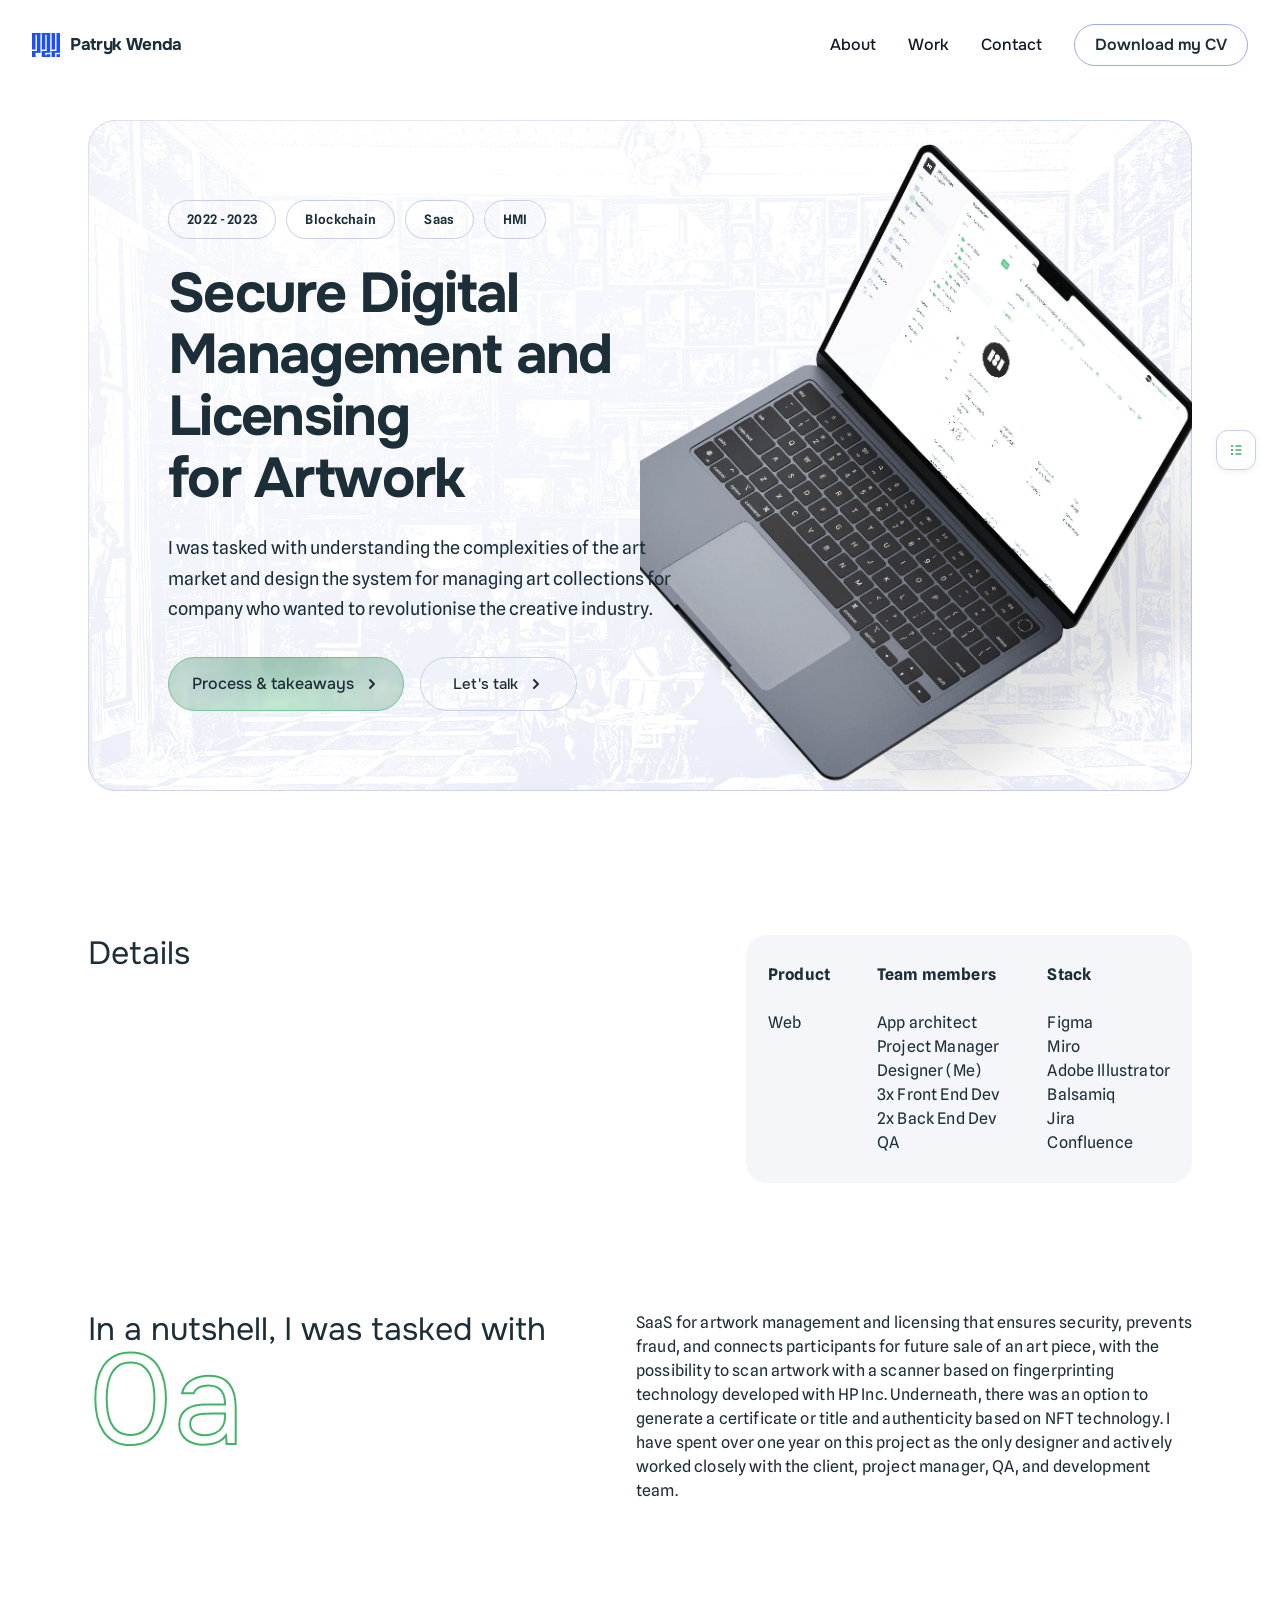
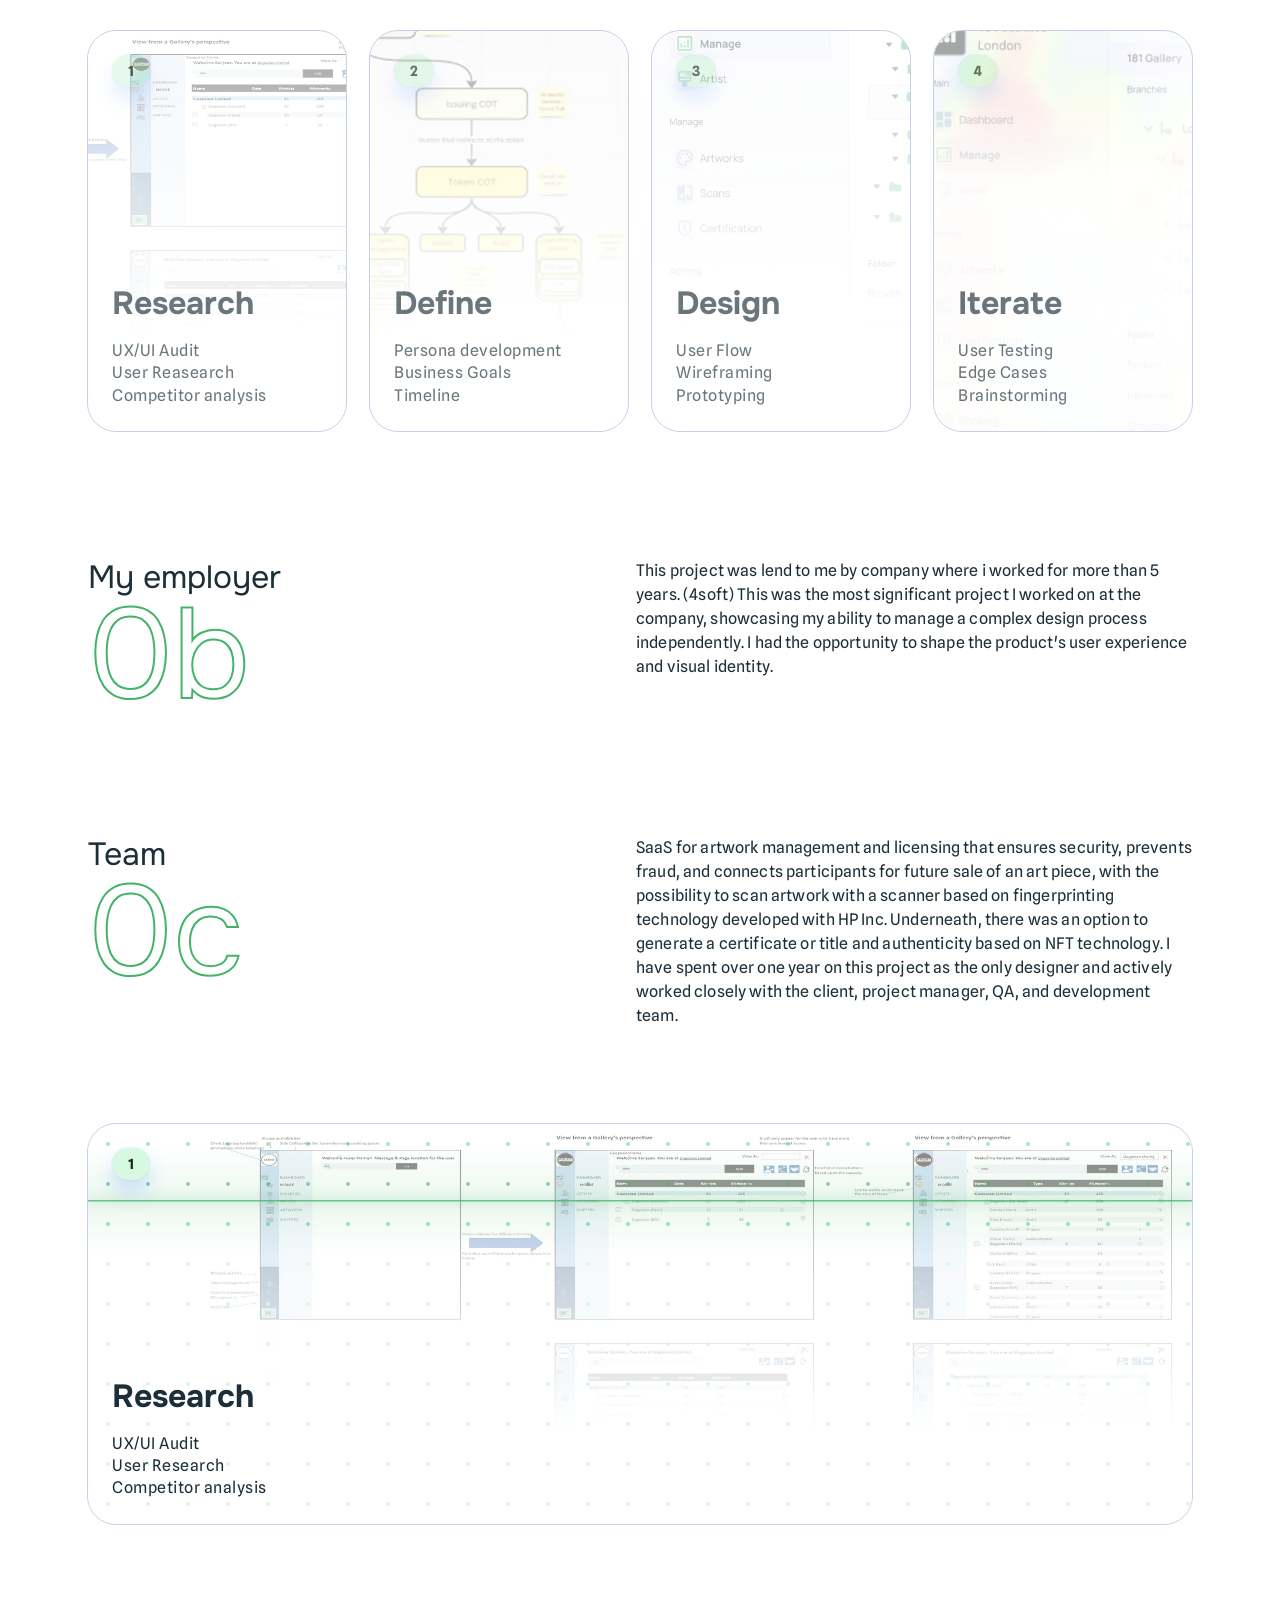
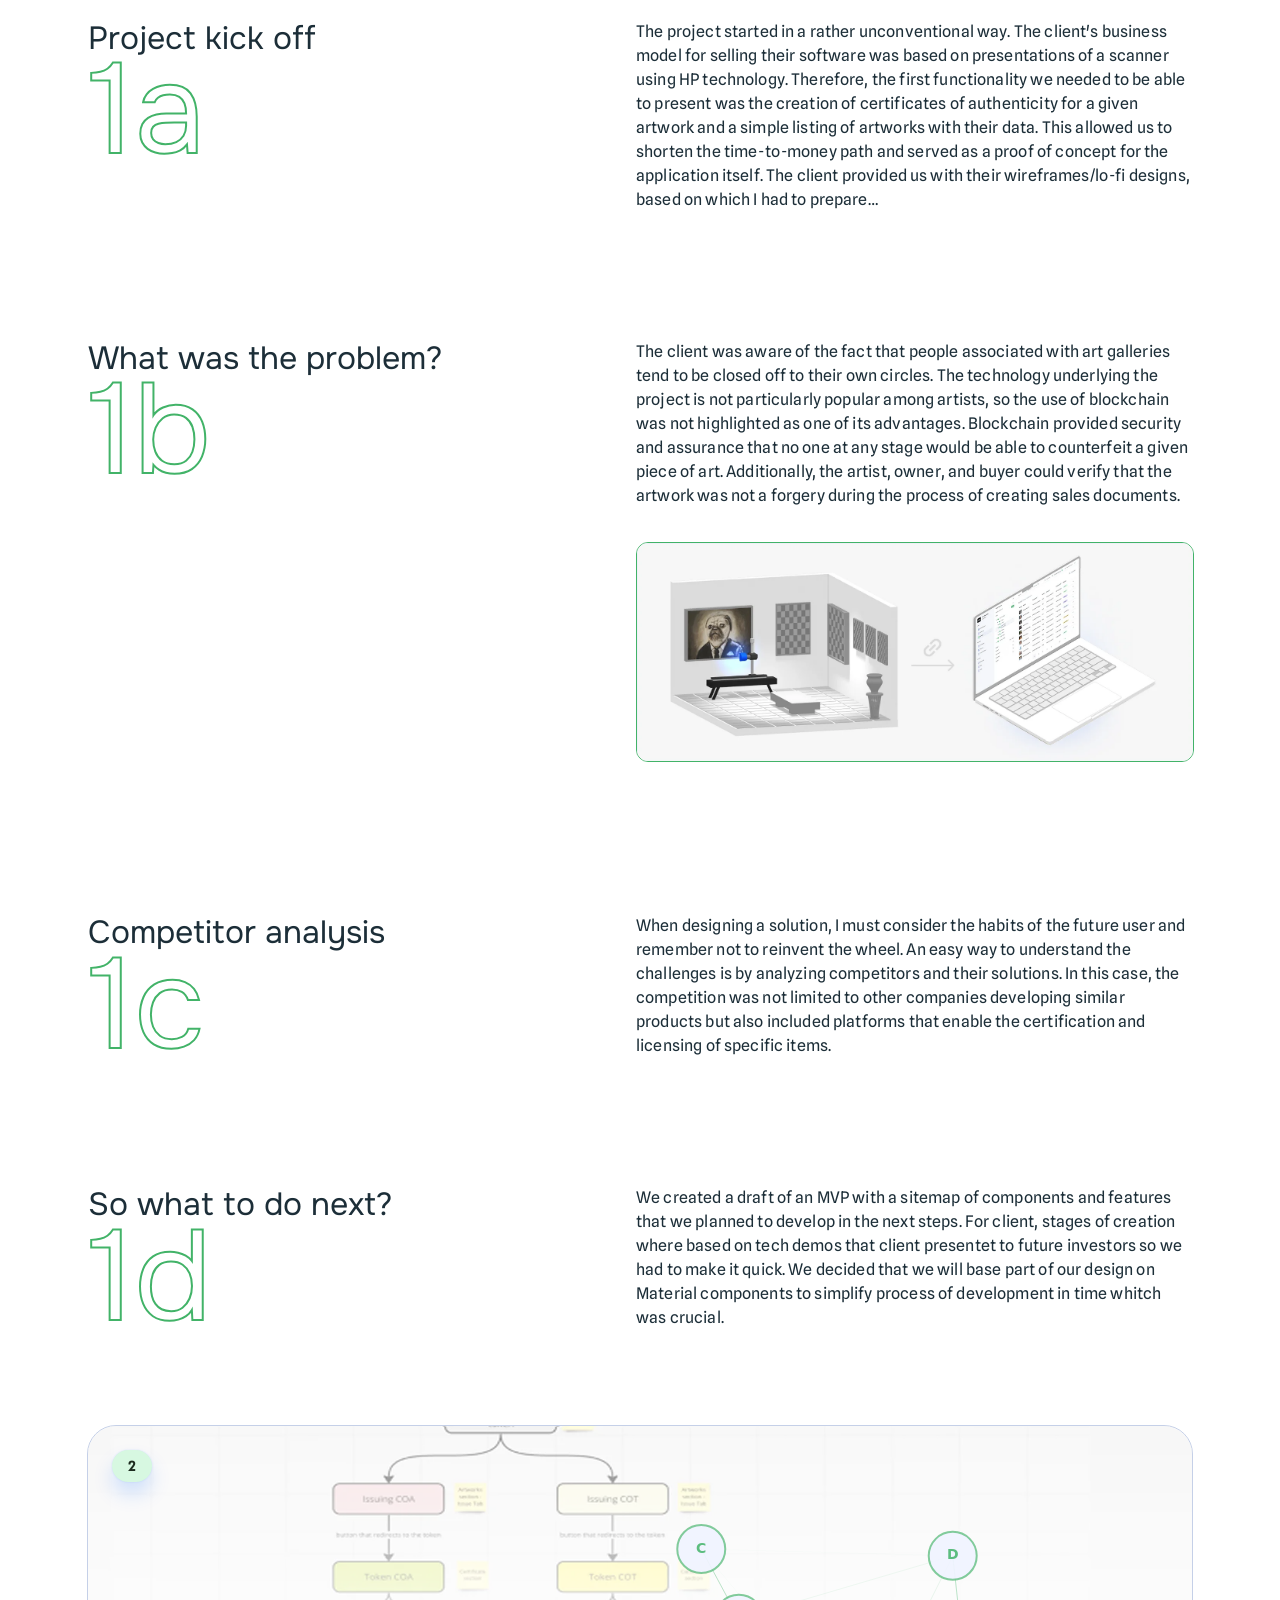
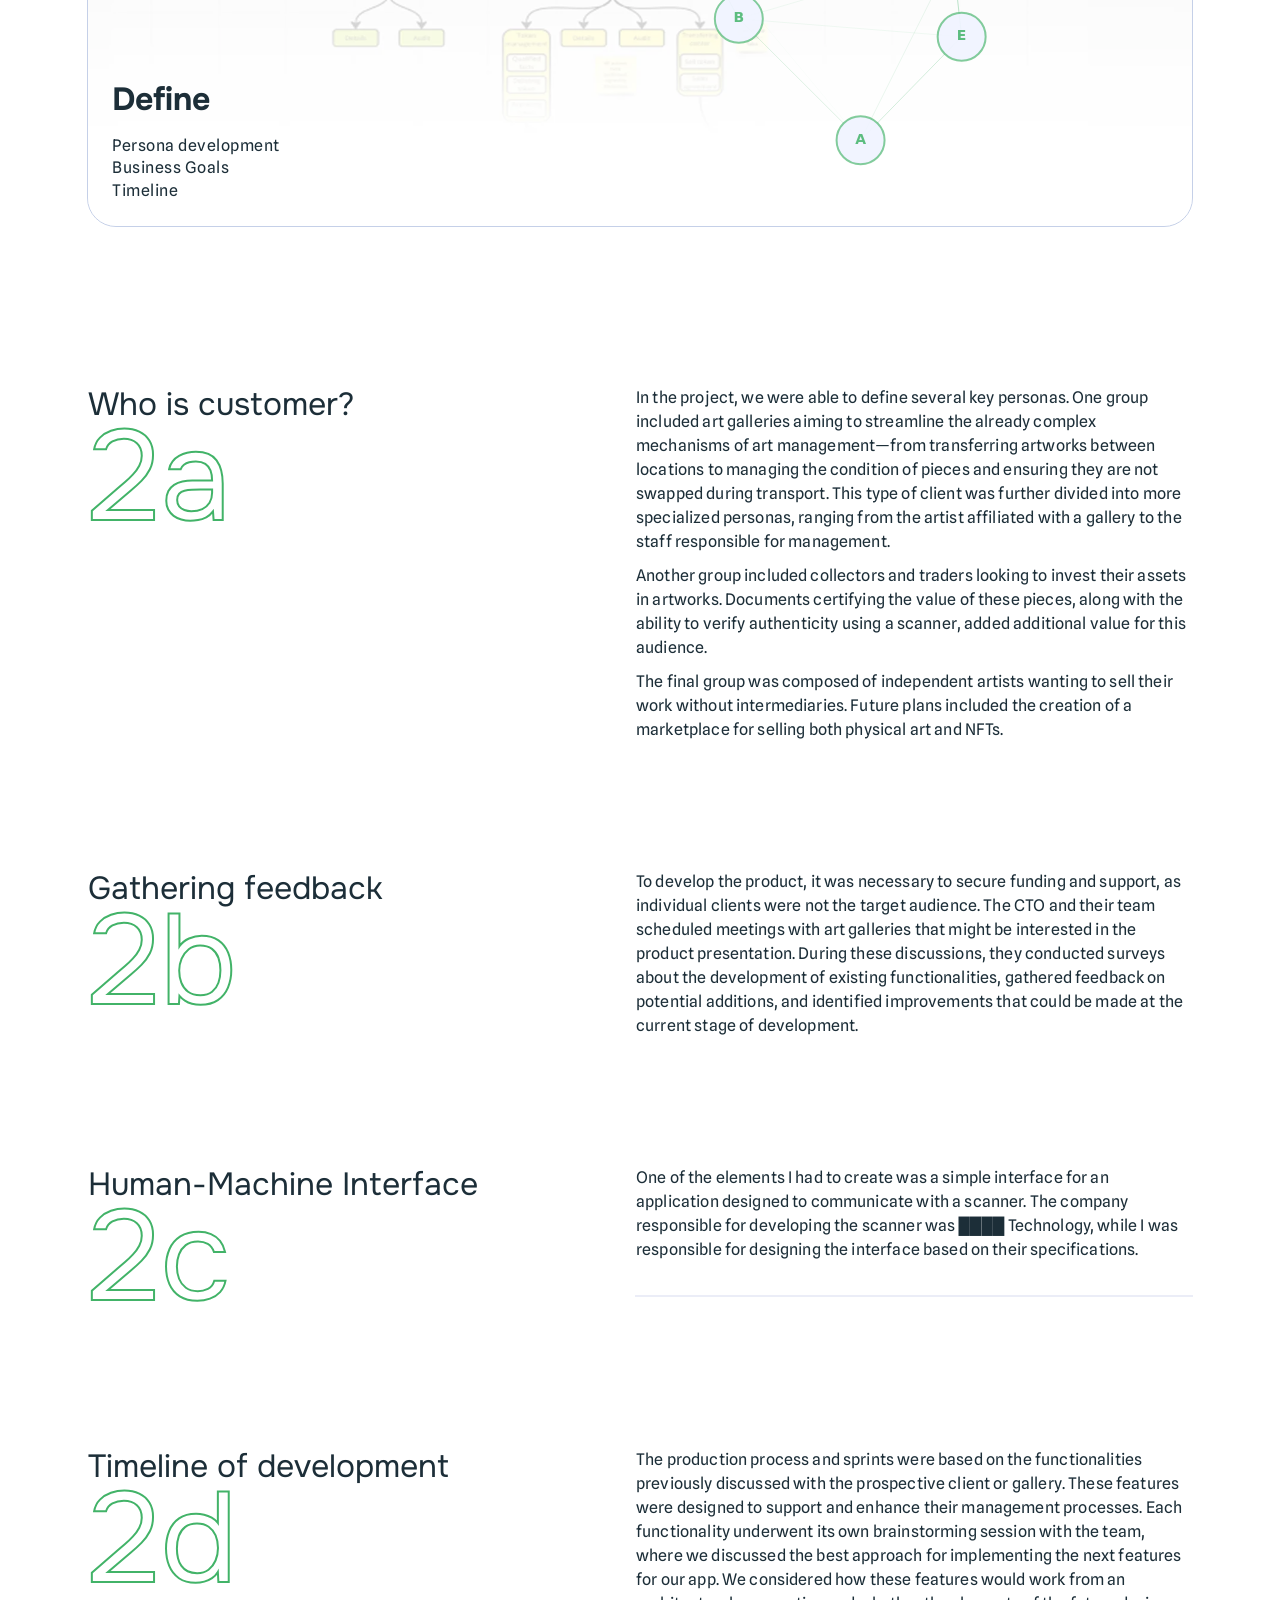
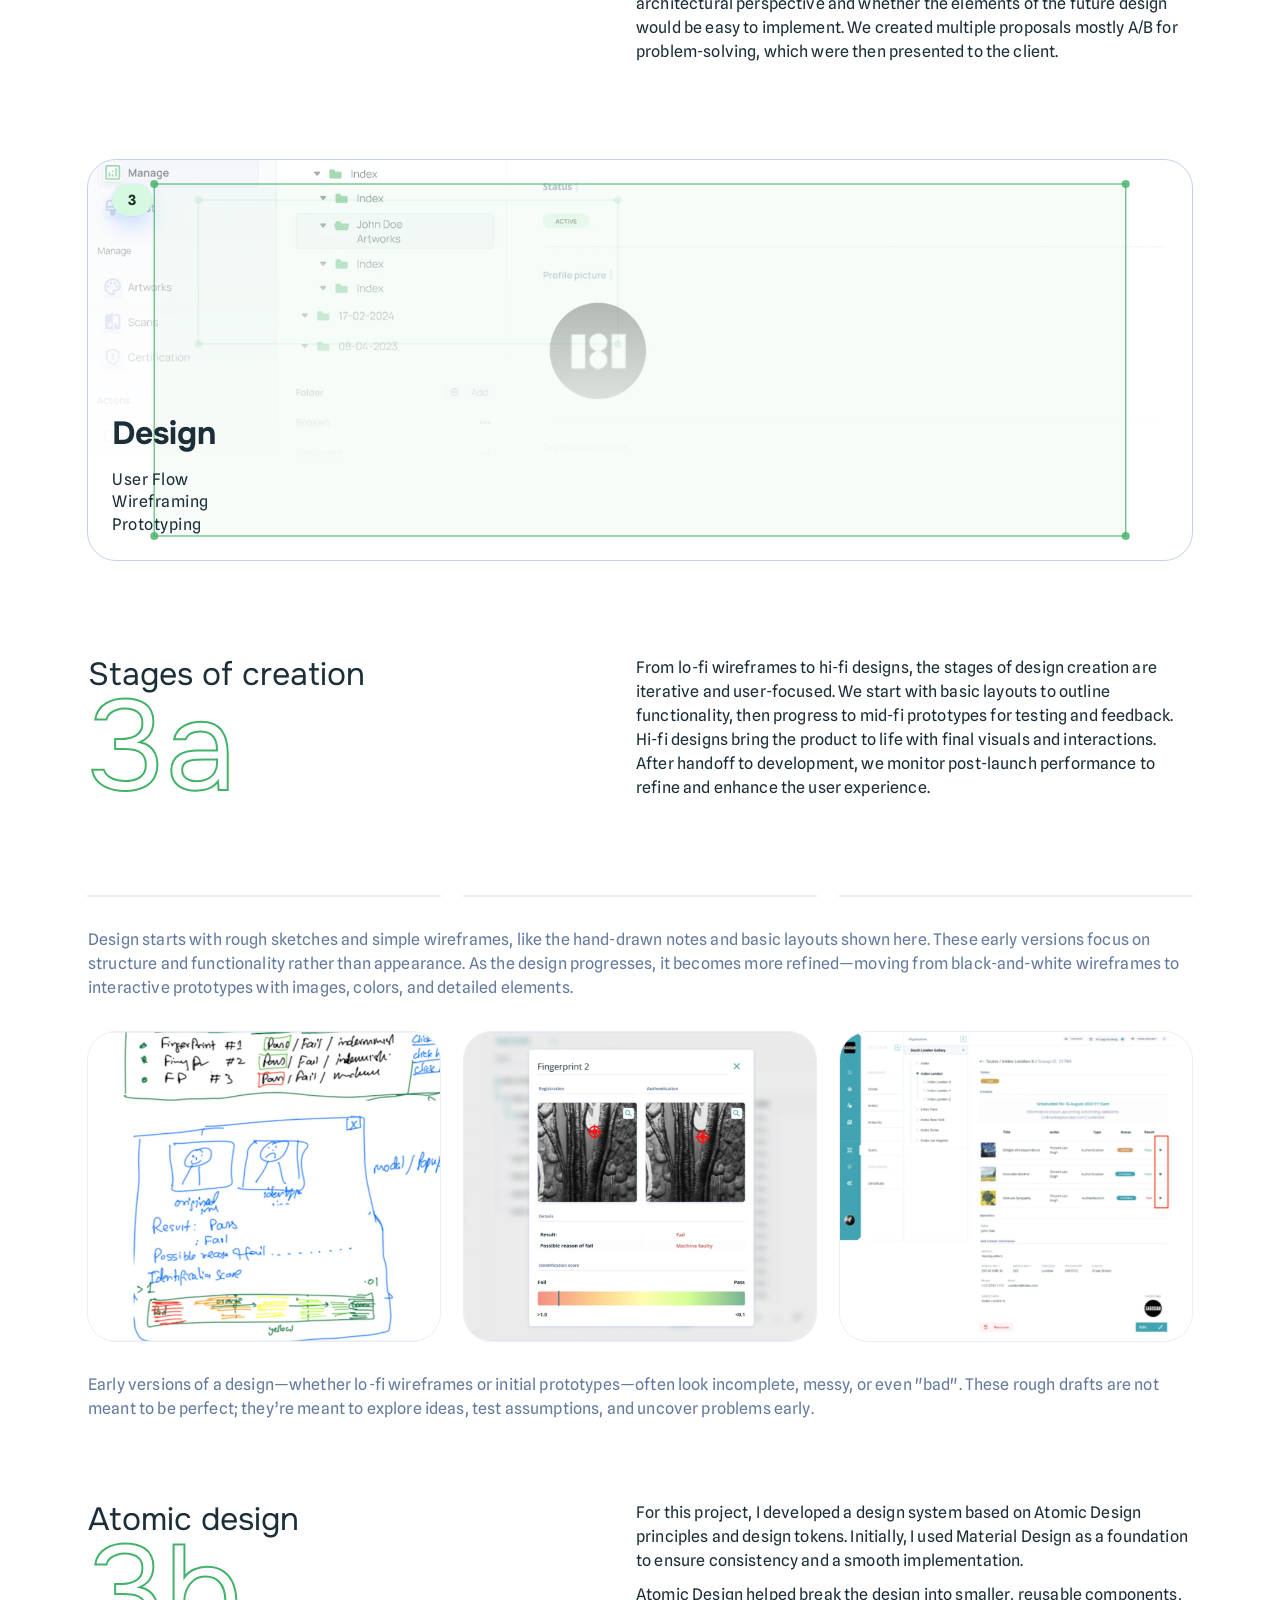
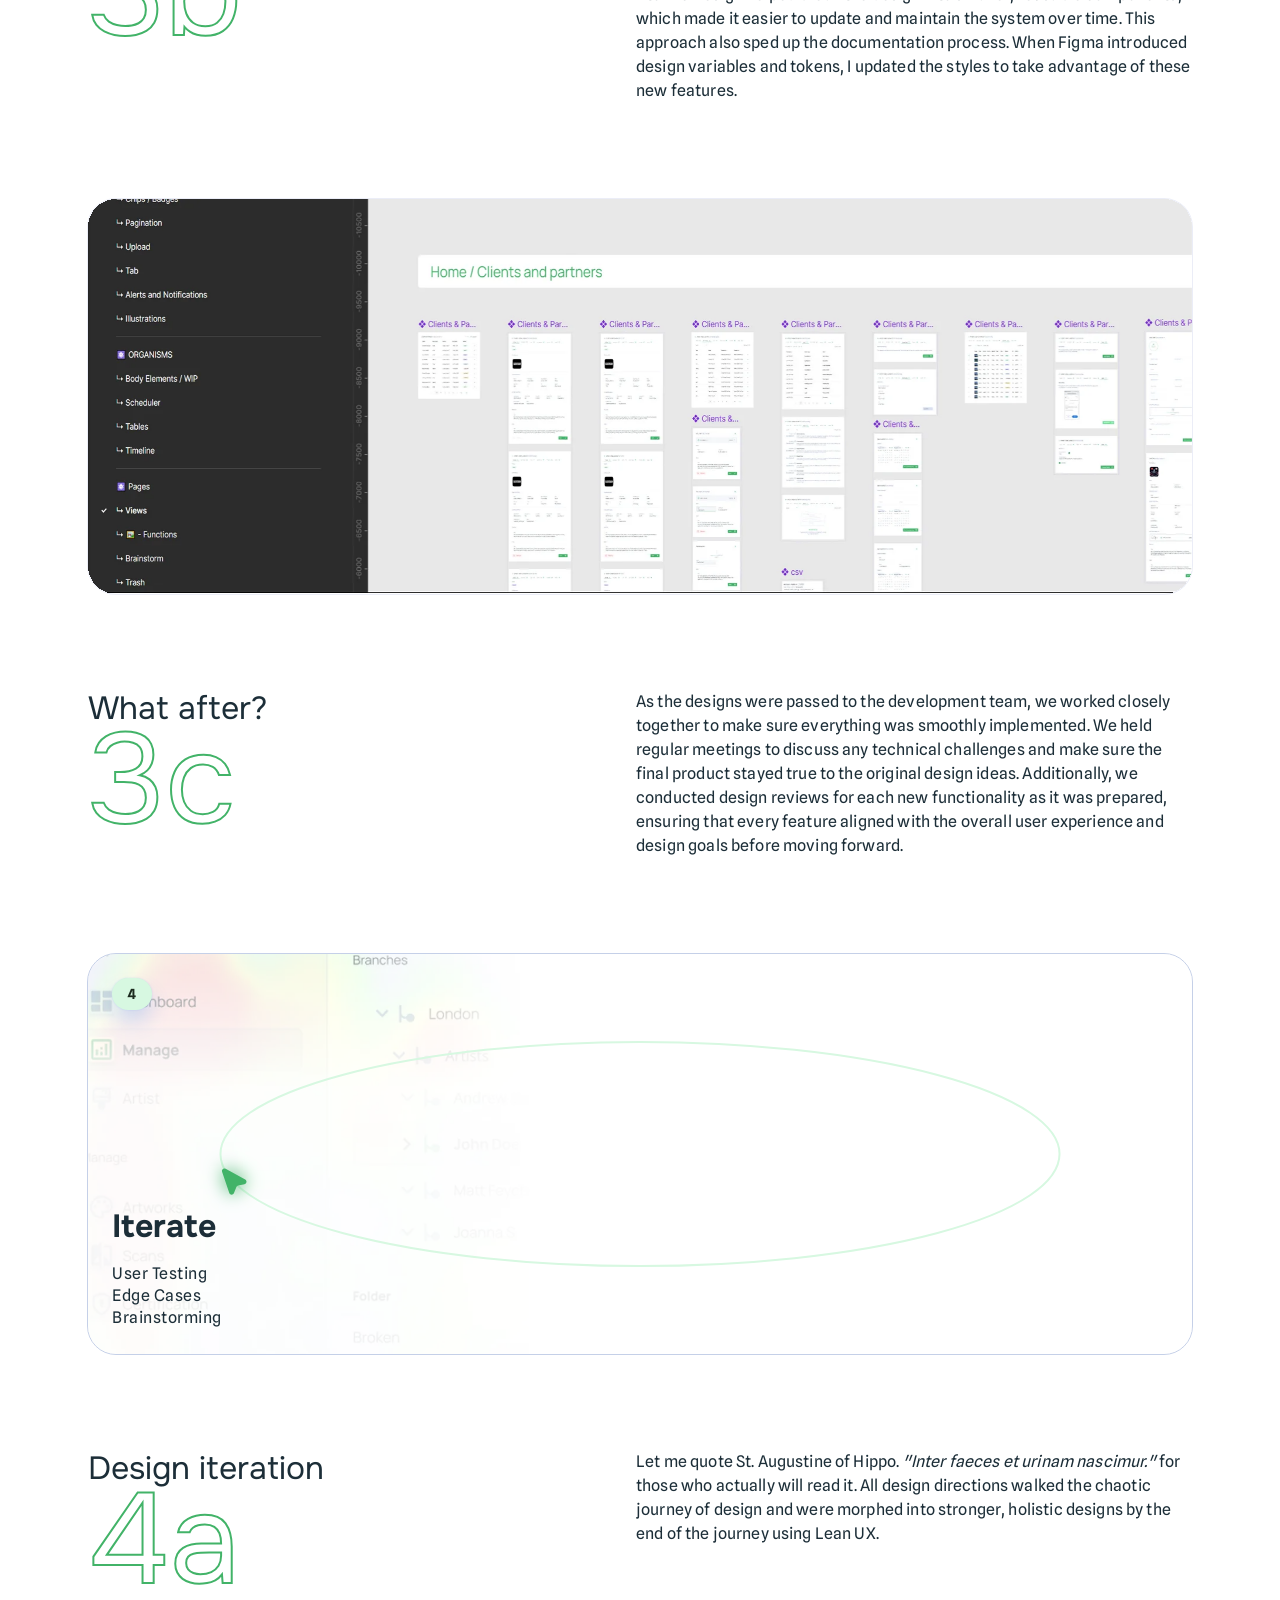
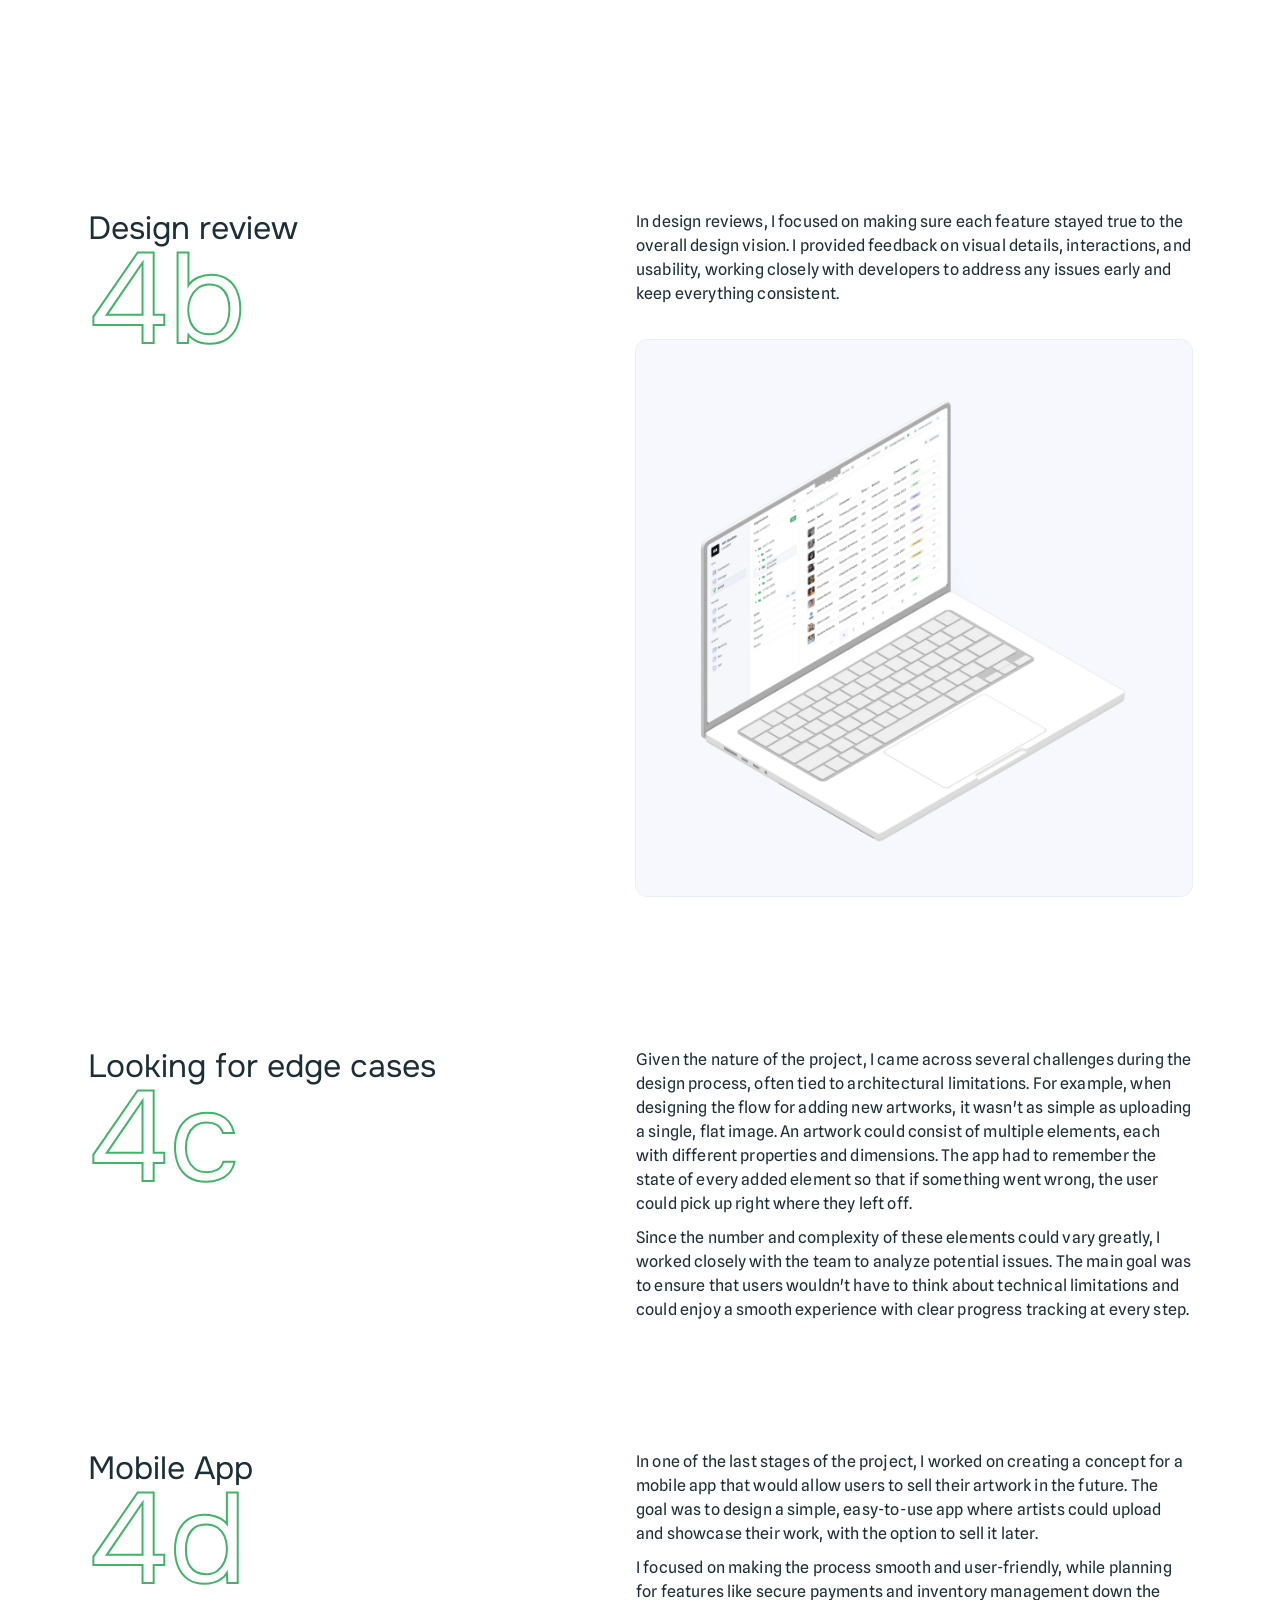
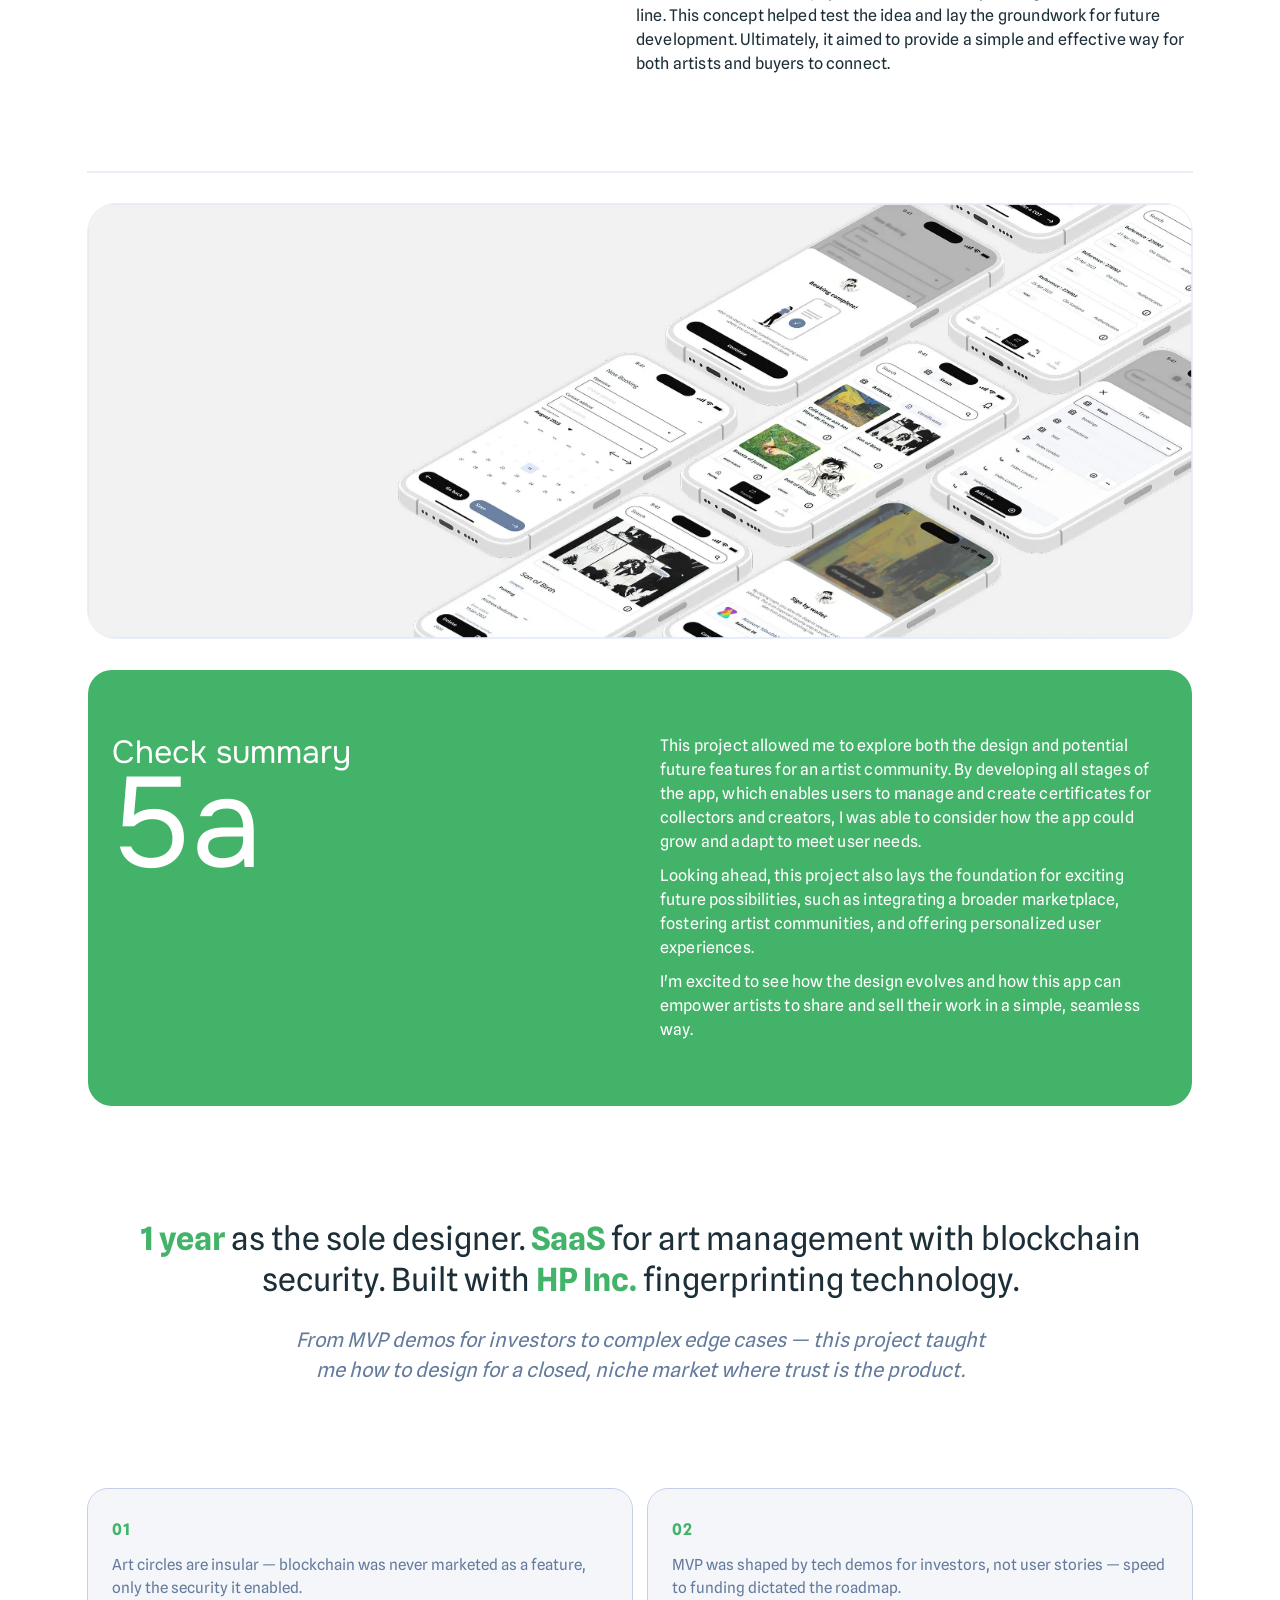
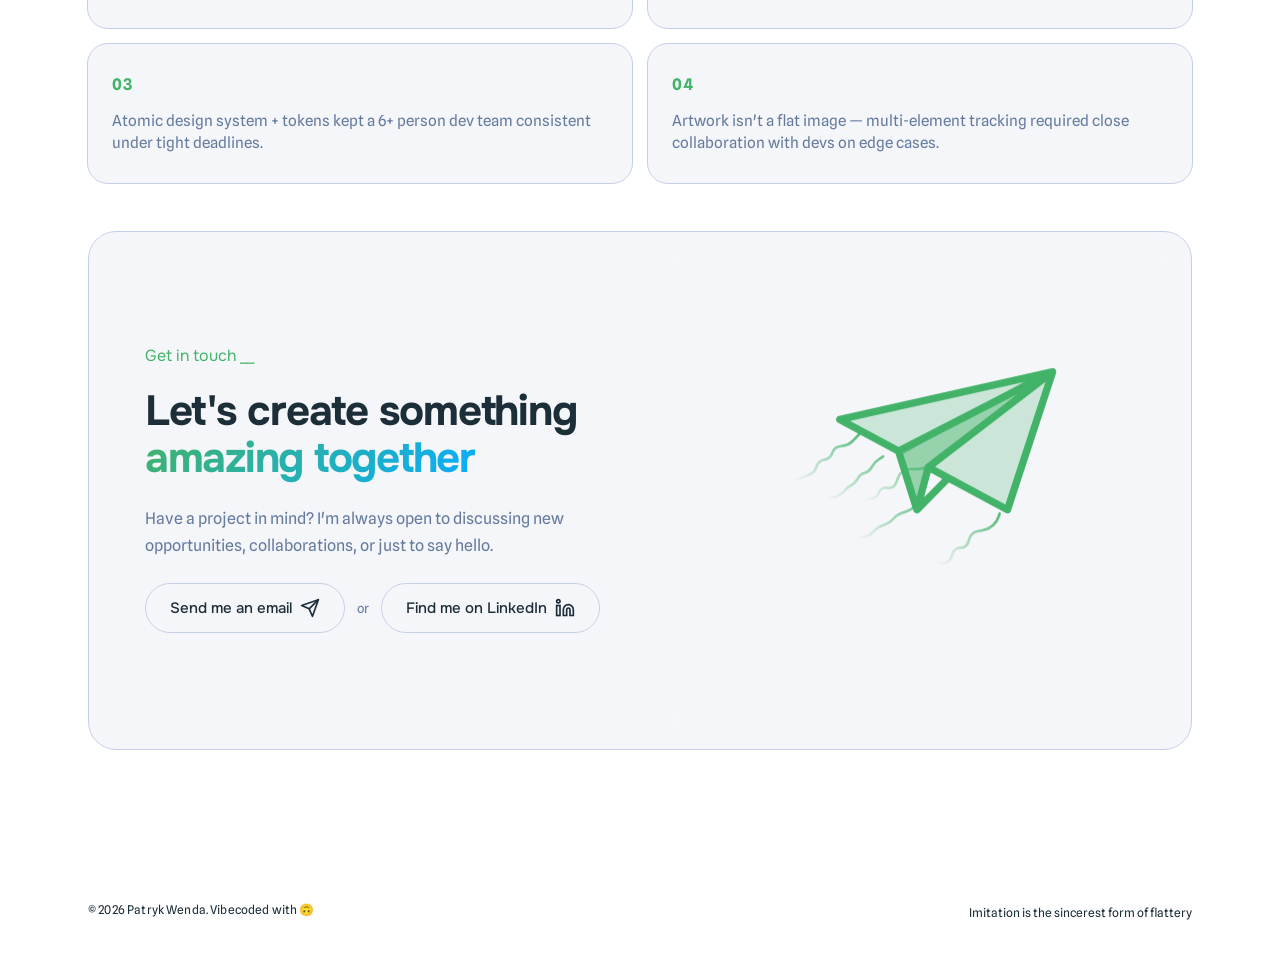
==== commit fa342a40: "compress images, fix mobile CV padding, update CV link to local file" ====
--- a/case-study/artclear.html
+++ b/case-study/artclear.html
@@ -186,7 +186,7 @@
           <a href="../index.html#about">About</a>
           <a href="../index.html#work">Work</a>
           <a href="../index.html#contact">Contact</a>
-          <a href="https://framerusercontent.com/assets/TnGNlhYU6wVWDDhgpsmIg30DjM.pdf" target="_blank" class="cs-nav__cv">Download my CV</a>
+          <a href="../CV/merged-pages_compressed.pdf" target="_blank" class="cs-nav__cv">Download my CV</a>
         </div>
       </div>
     </div>
--- a/css/case-study.css
+++ b/css/case-study.css
@@ -630,6 +630,7 @@
   .cs-nav--open .cs-nav__links a:hover {
     color: var(--cs-accent);
   }
+  .cs-nav--open .cs-nav__cv { padding: 10px 0; }
   .cs-nav .container { flex-wrap: nowrap; gap: 8px; }
   .cs-hero__title { font-size: 32px; line-height: 40px; }
   .cs-hero__image { padding: 24px; border-radius: 16px; min-height: 320px; }
--- a/css/home.css
+++ b/css/home.css
@@ -453,7 +453,7 @@
 .hm-work__pill-avatar img {
   width: 100%;
   height: 100%;
-  object-fit: cover;
+  object-fit: contain;
 }
 
 .hm-work__list {
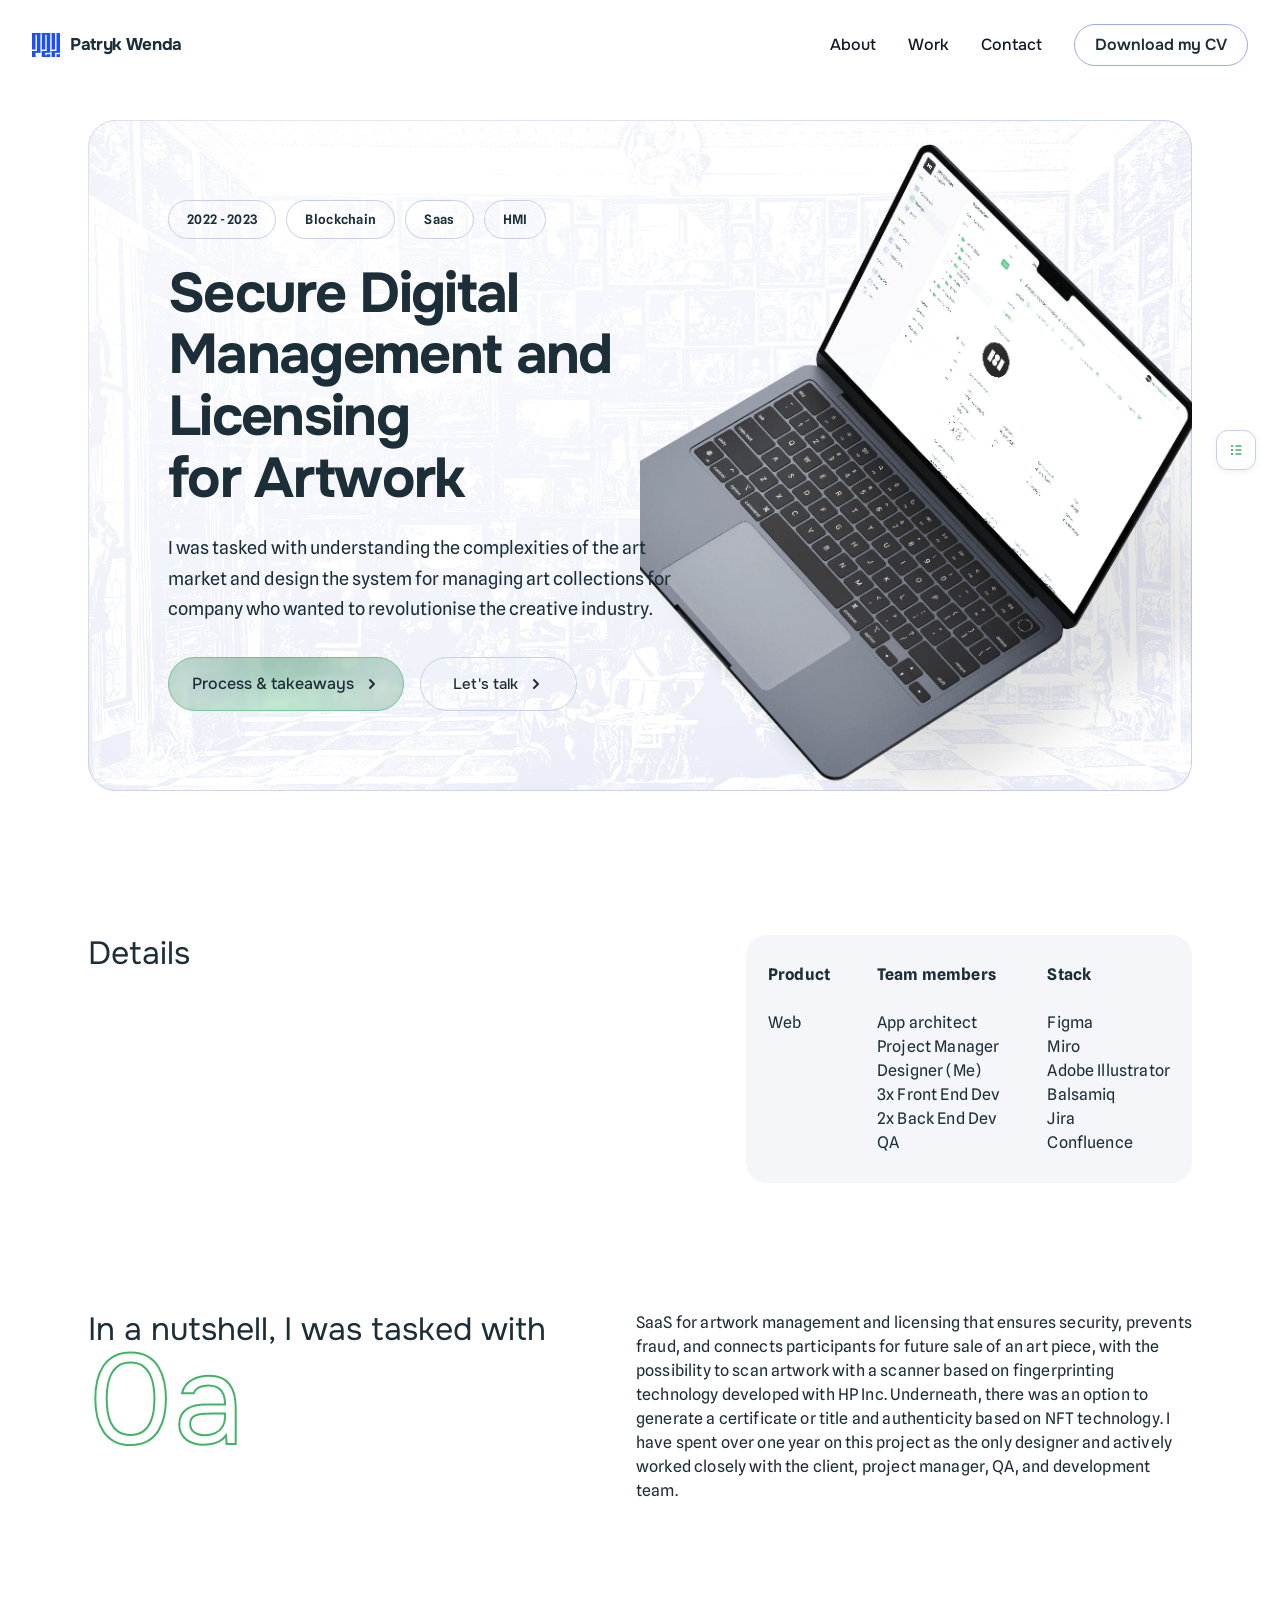
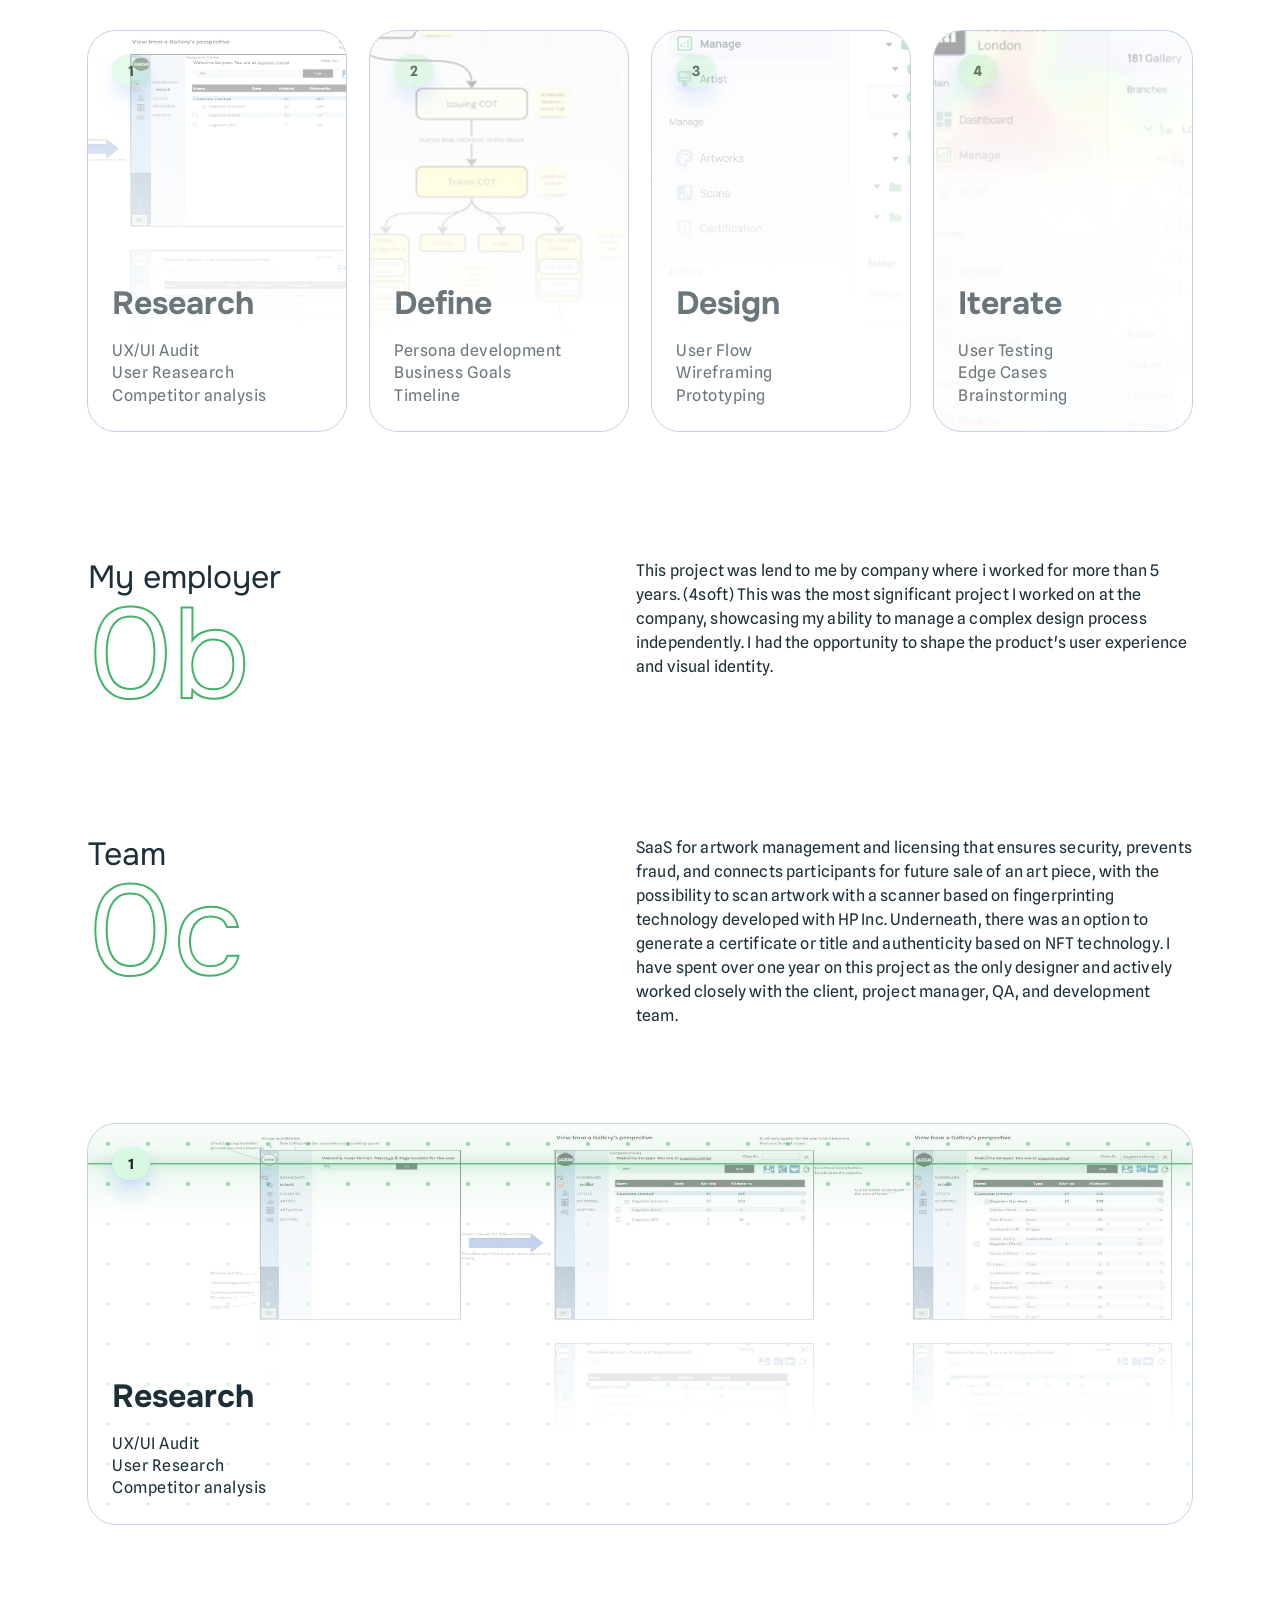
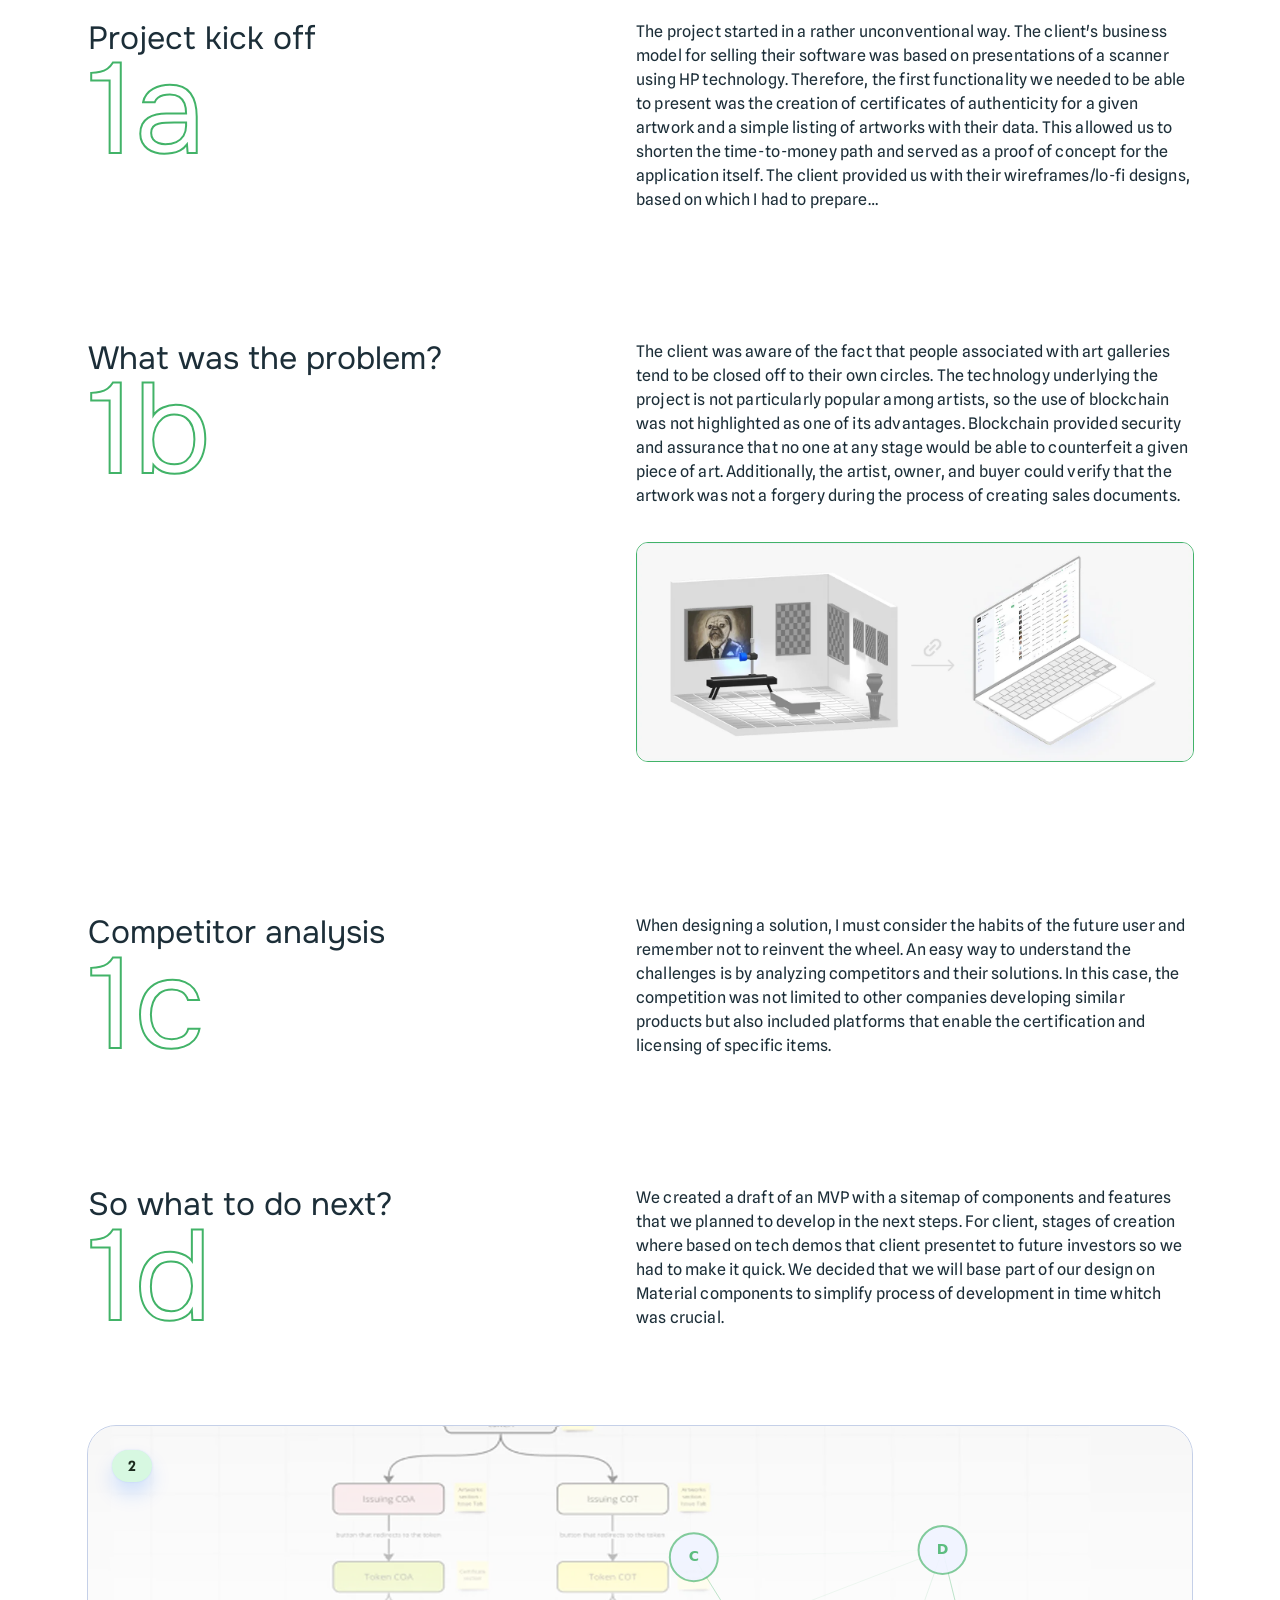
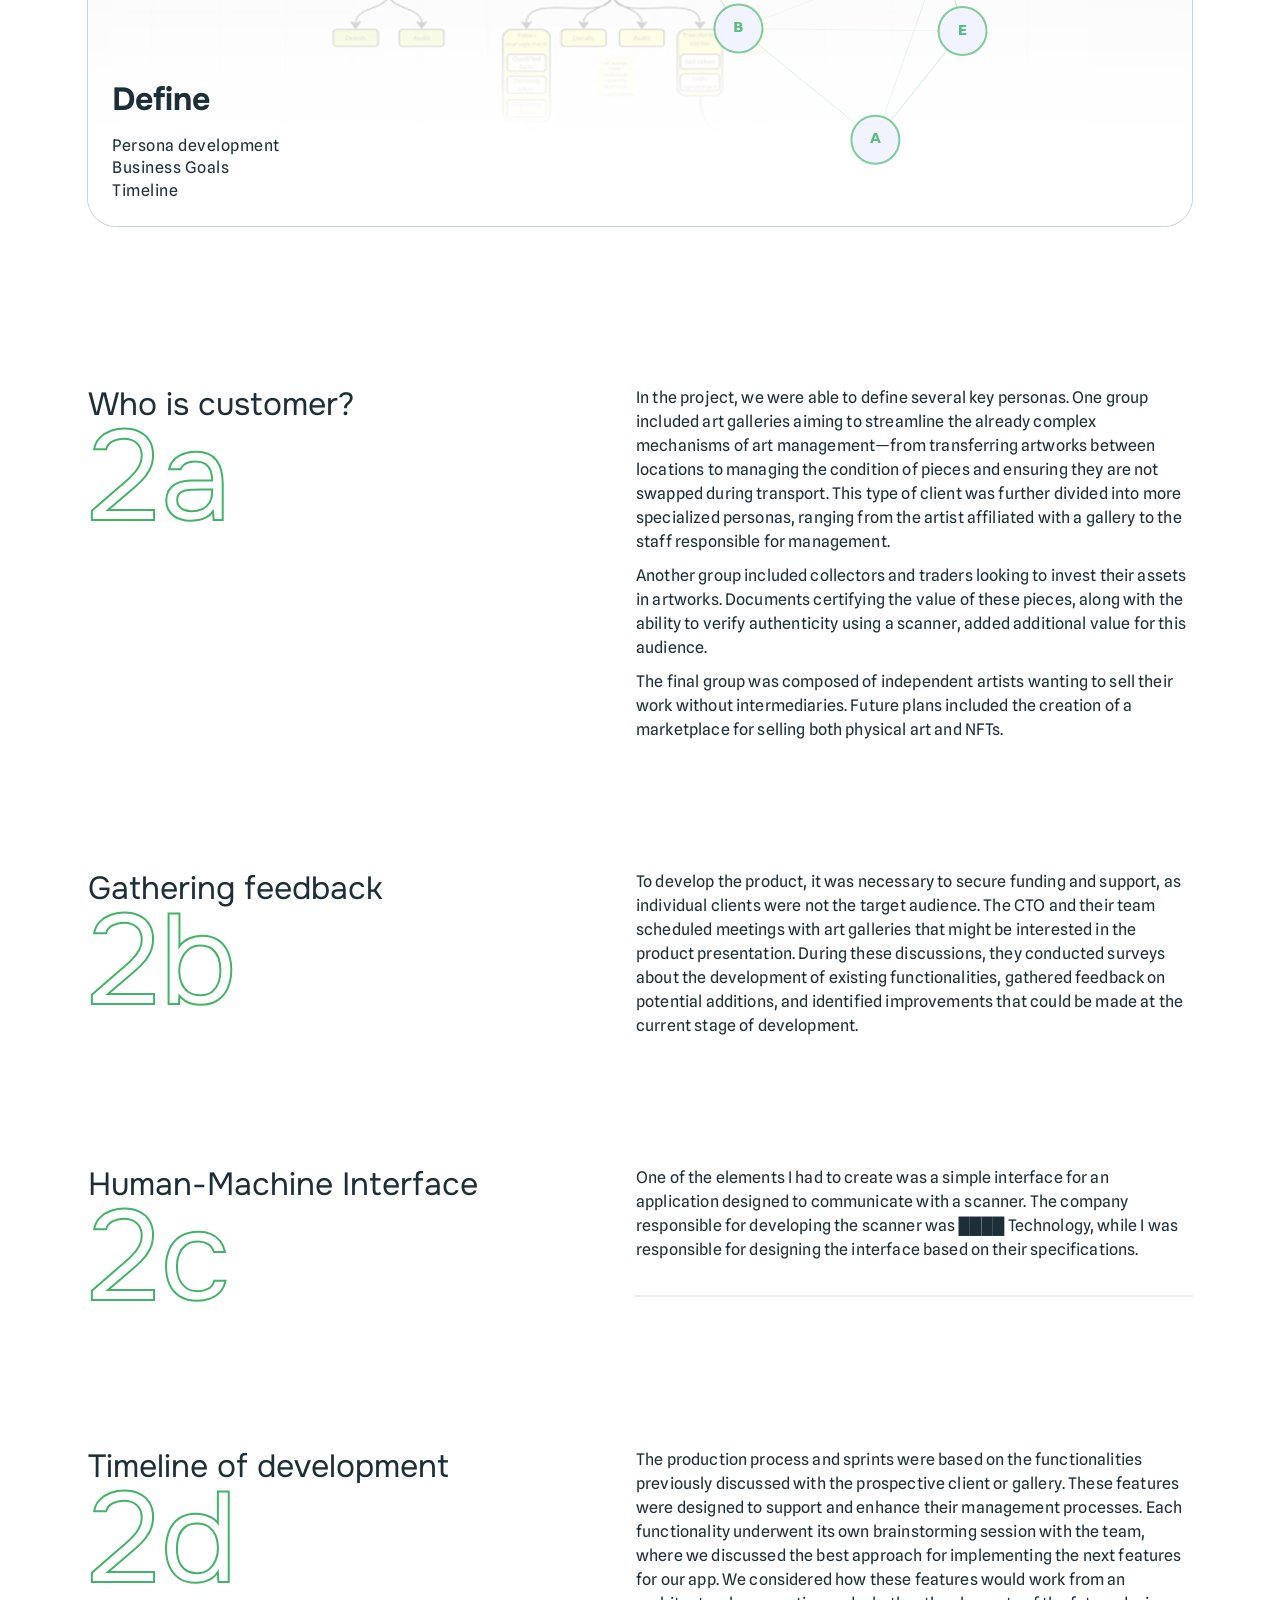
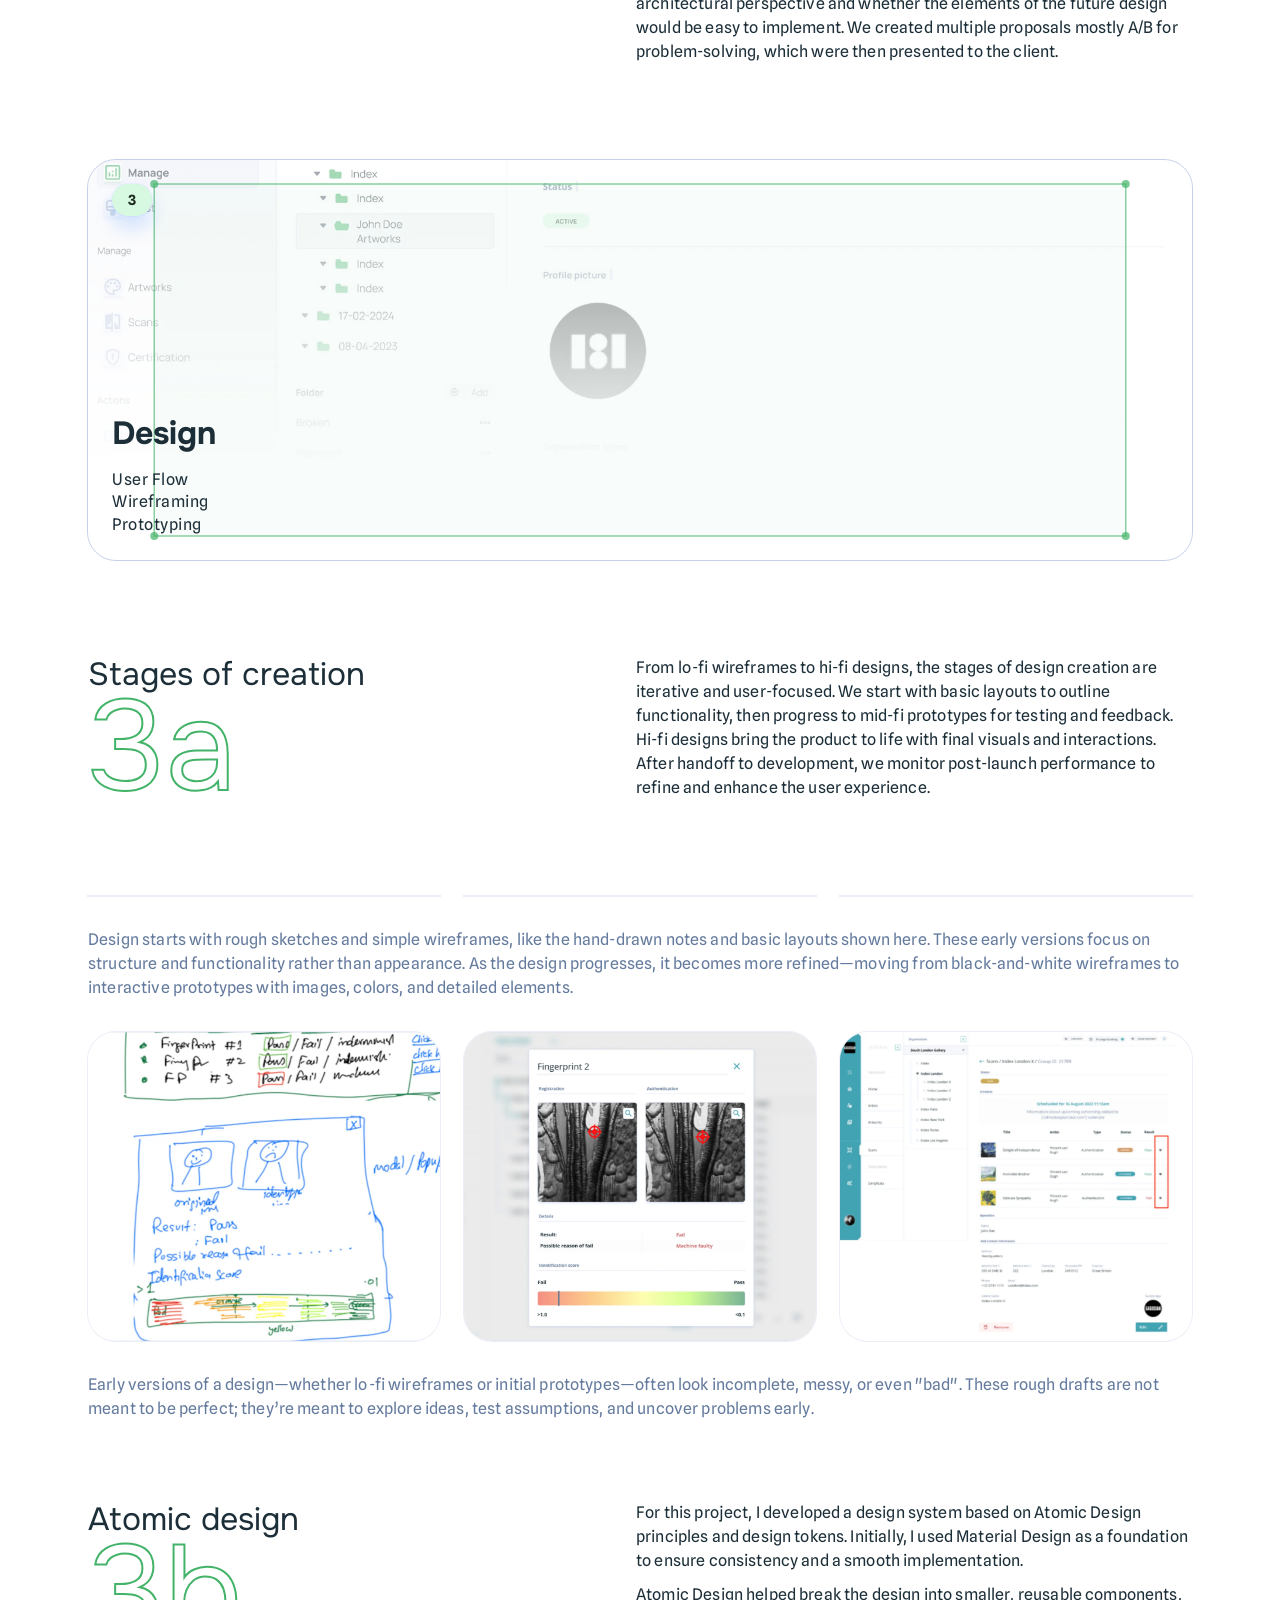
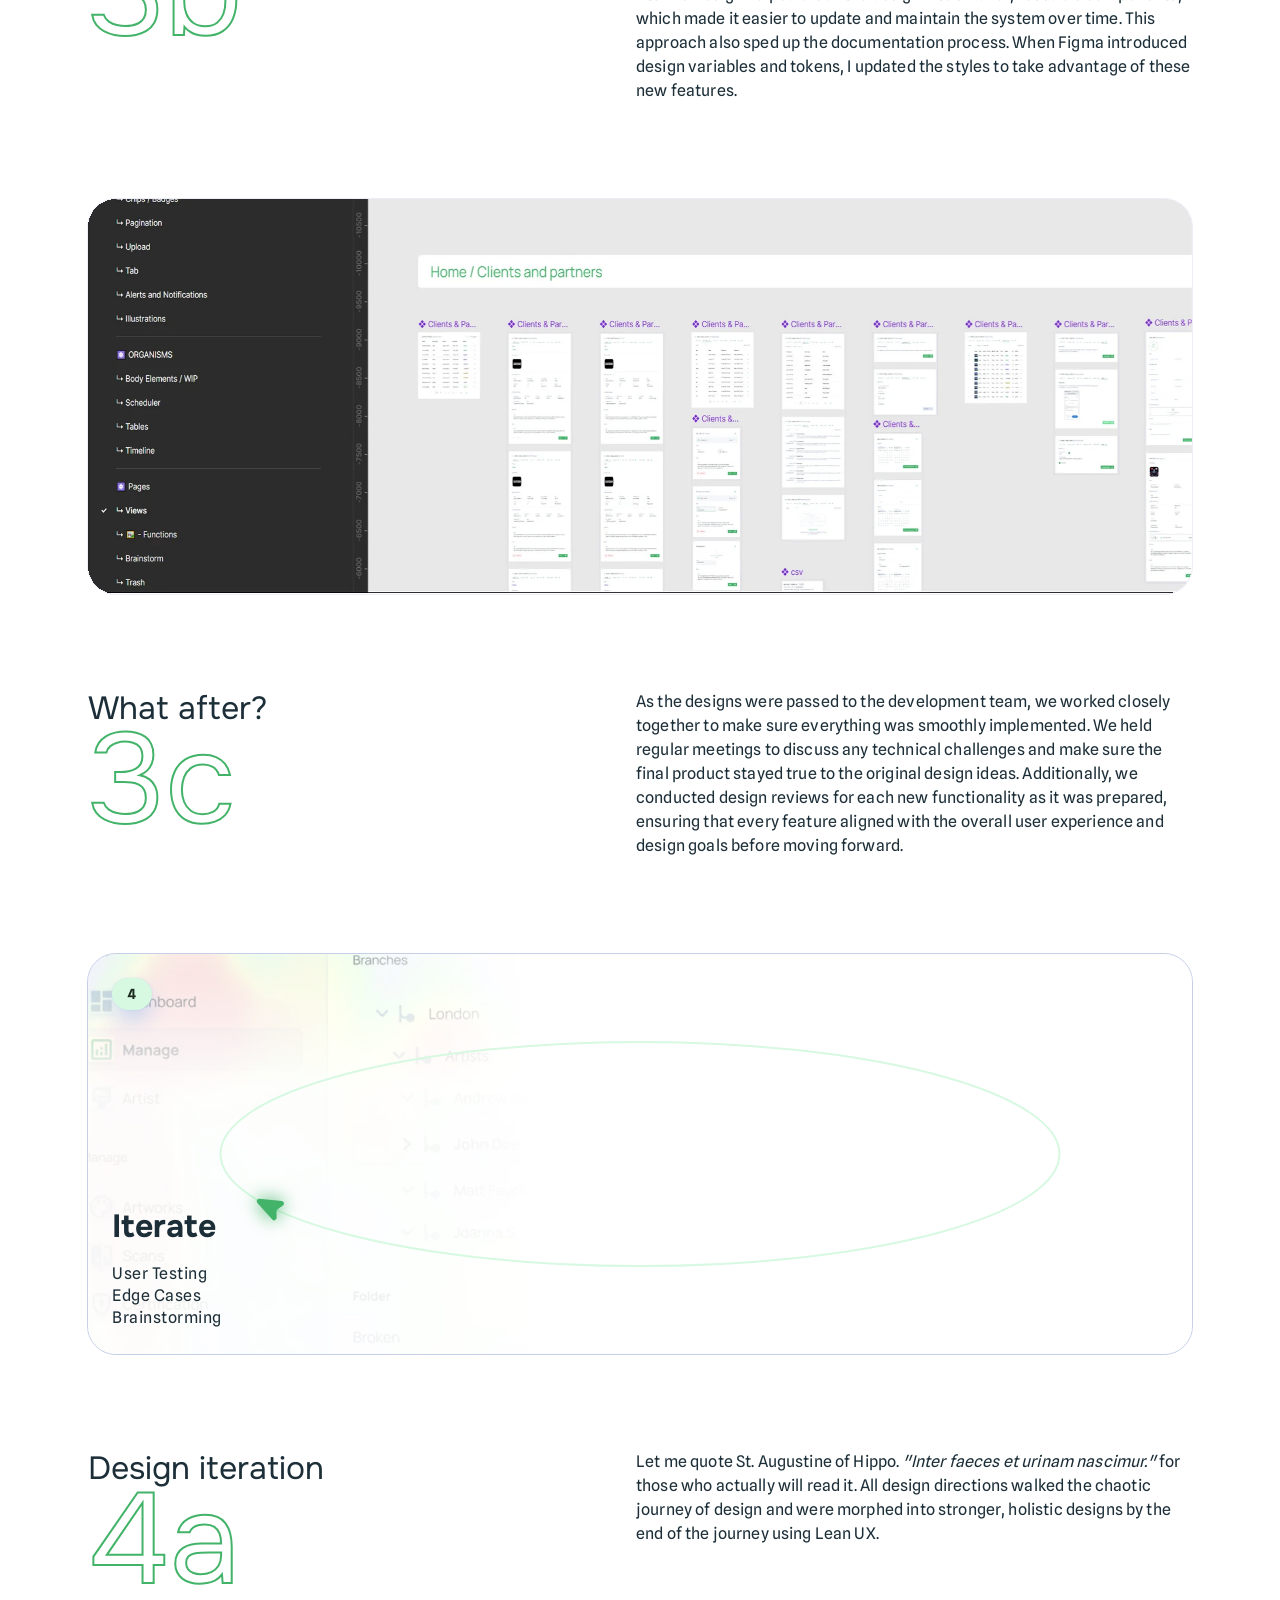
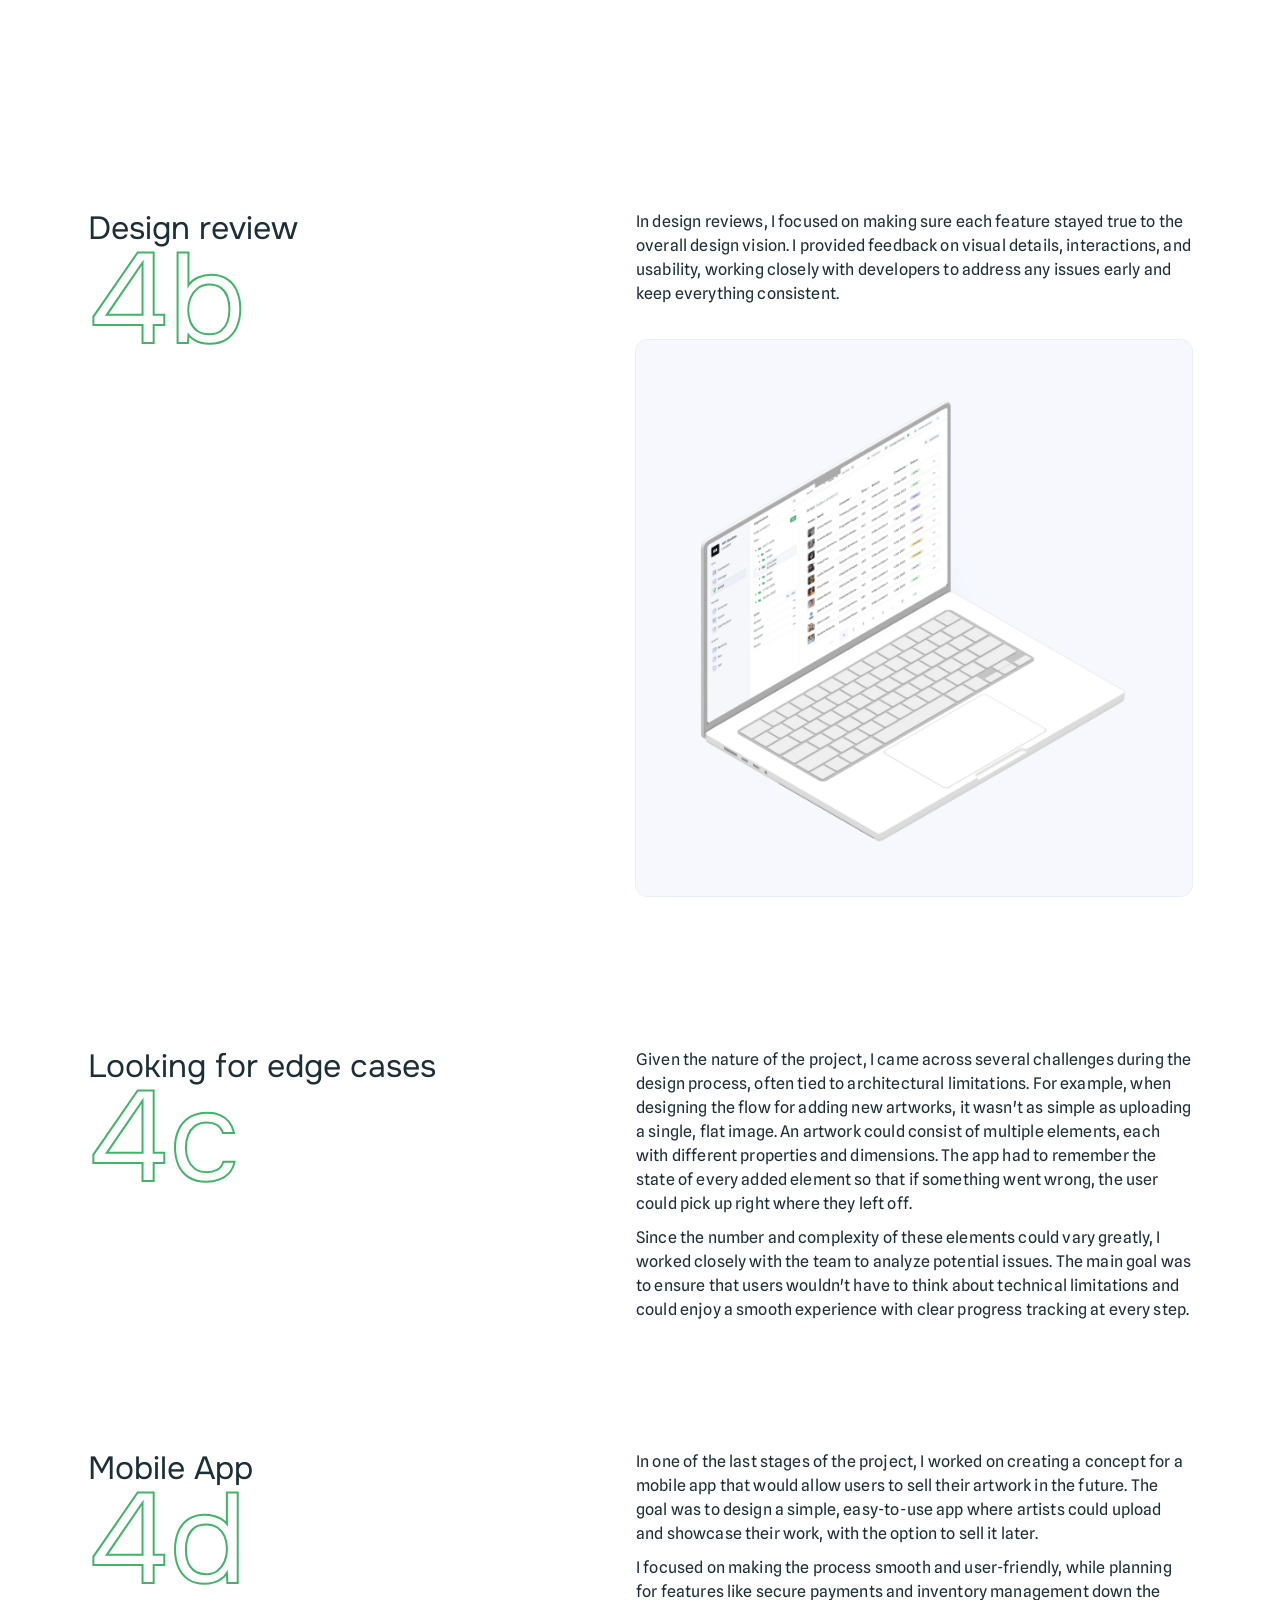
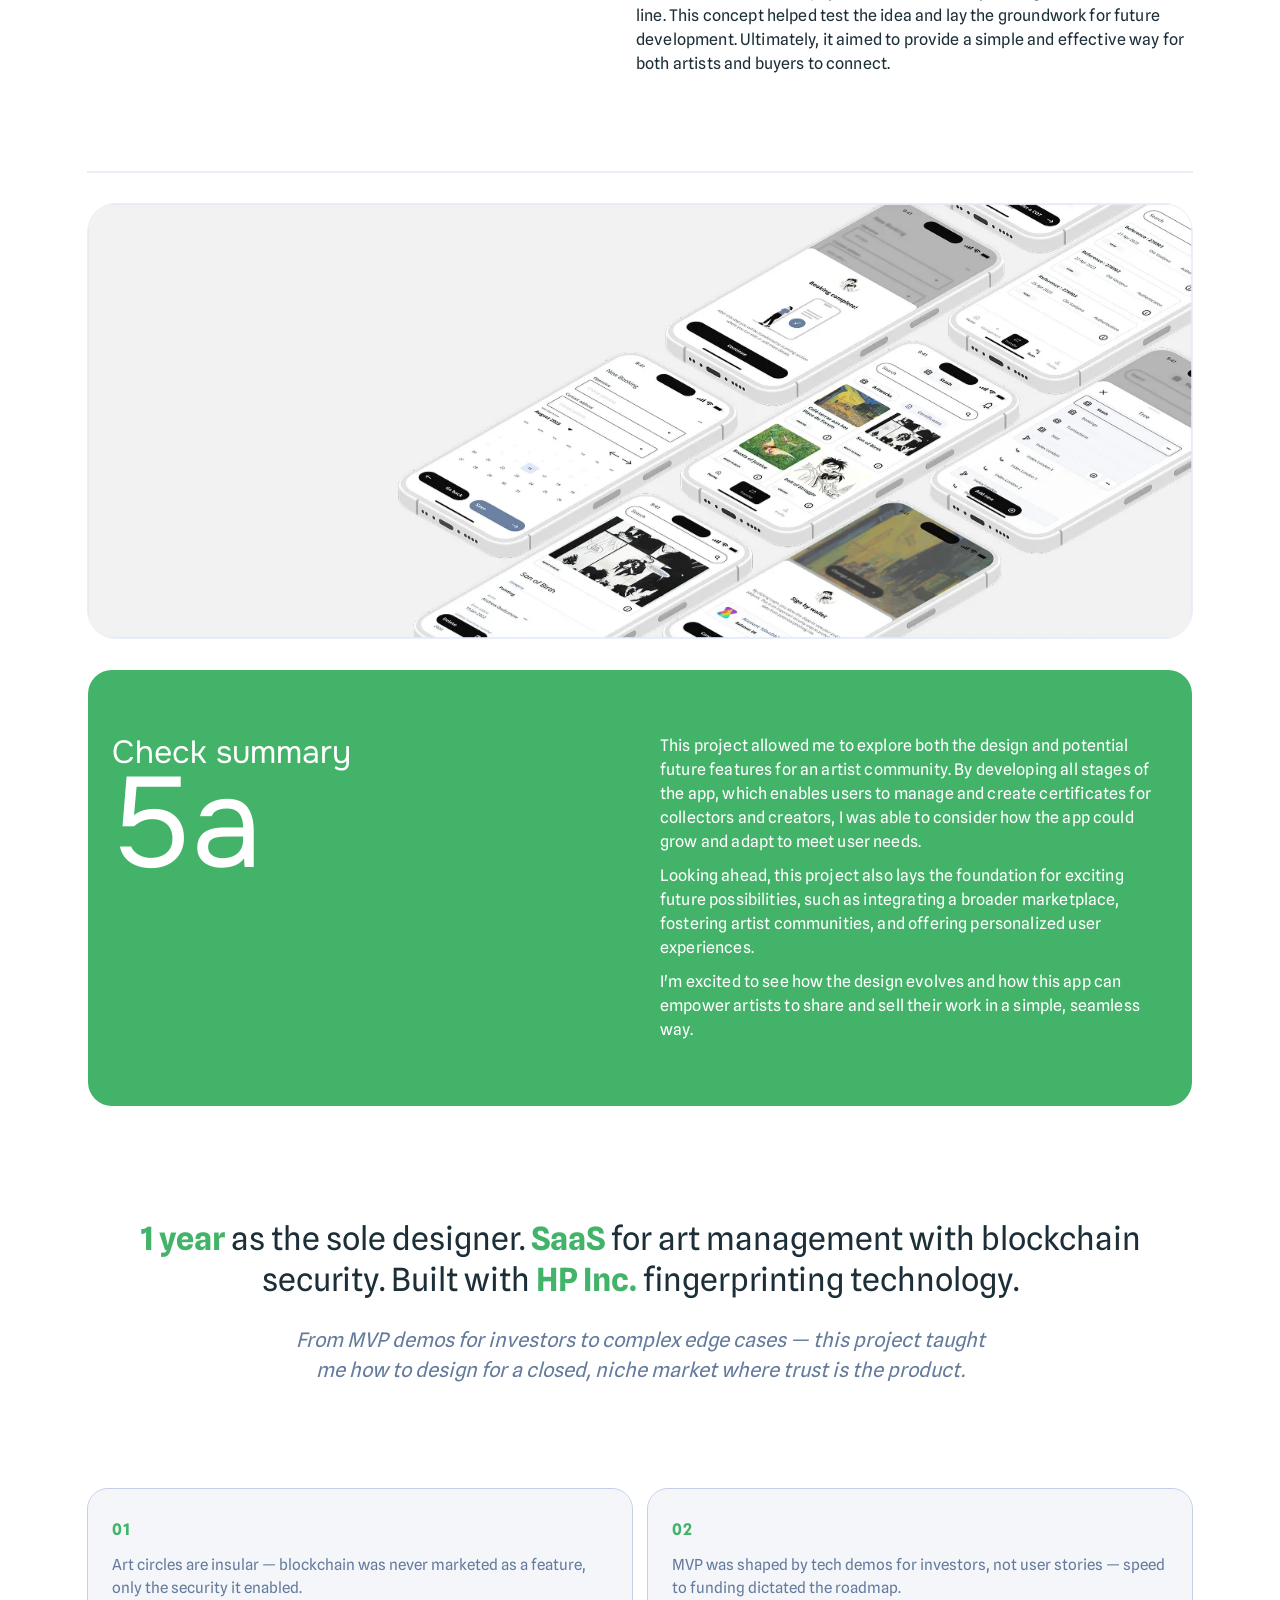
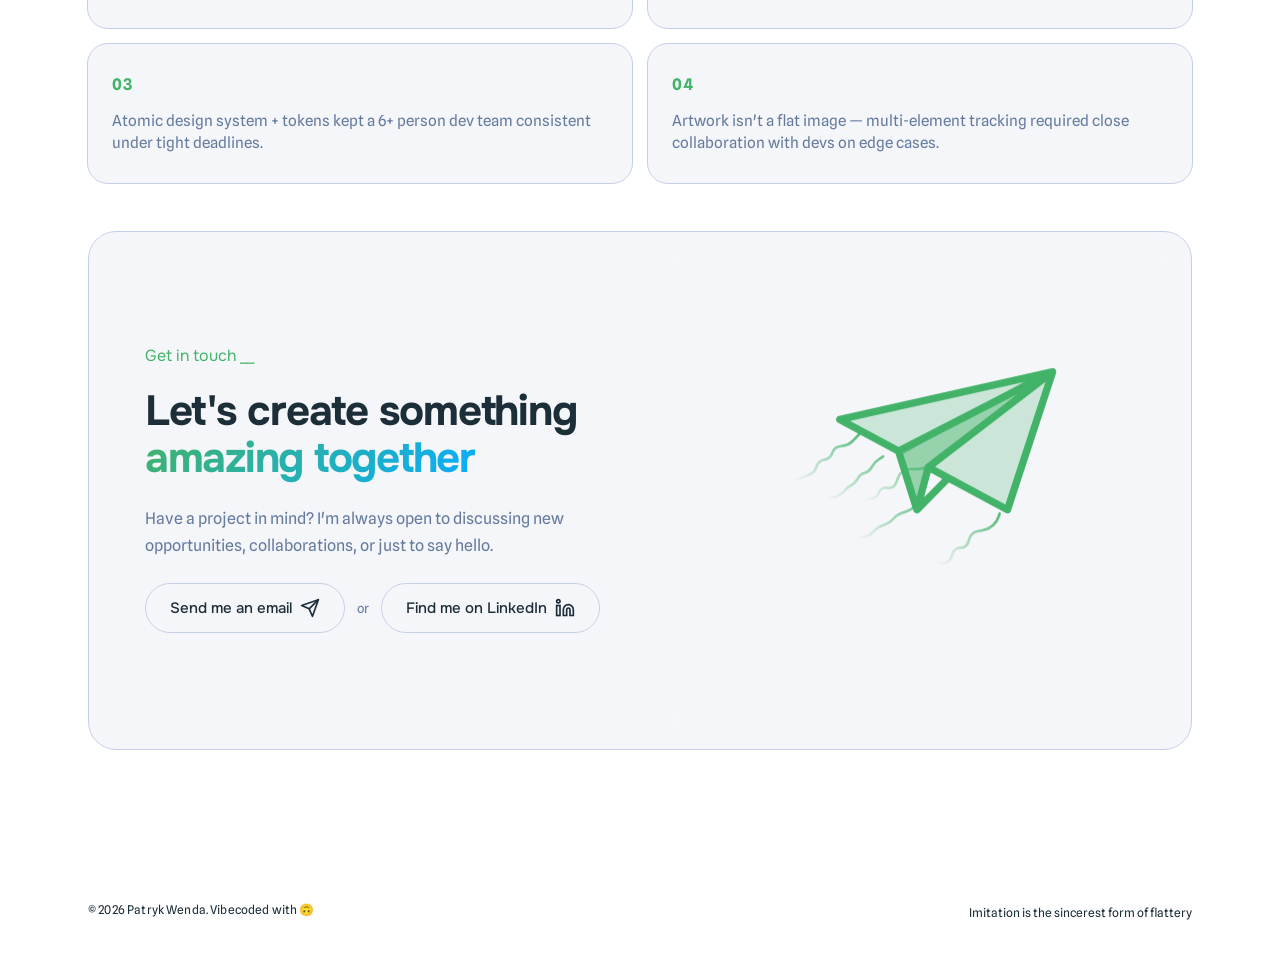
==== commit 6542f495: "add Umami analytics" ====
--- a/case-study/artclear.html
+++ b/case-study/artclear.html
@@ -8,6 +8,7 @@
   <link rel="stylesheet" href="../css/home.css">
   <link rel="stylesheet" href="../css/animations.css">
   <script src="https://cdnjs.cloudflare.com/ajax/libs/three.js/89/three.min.js"></script>
+  <script defer src="https://cloud.umami.is/script.js" data-website-id="ab97bfac-34e4-4eb1-bdeb-5ce2e7088eeb"></script>
   <style>
     /* ─── ArtClear brand overrides ─── */
     .ac-page {
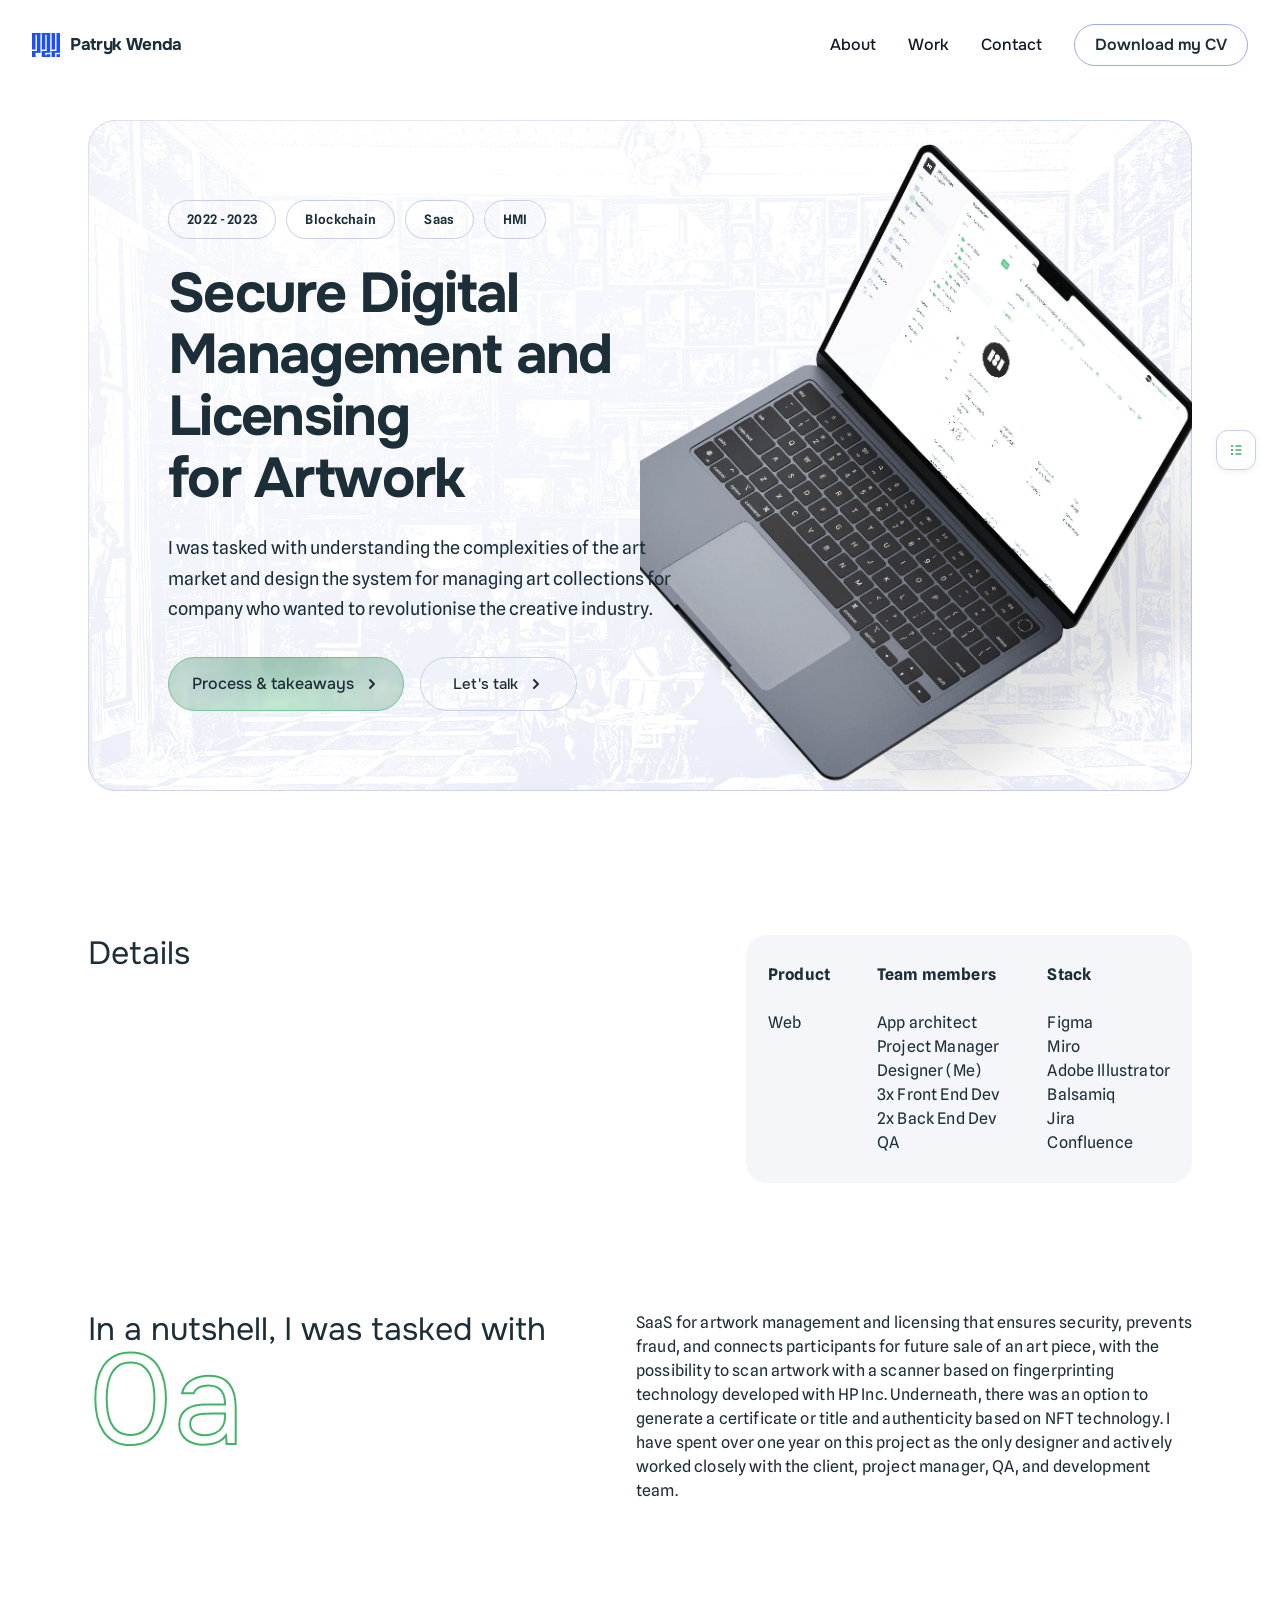
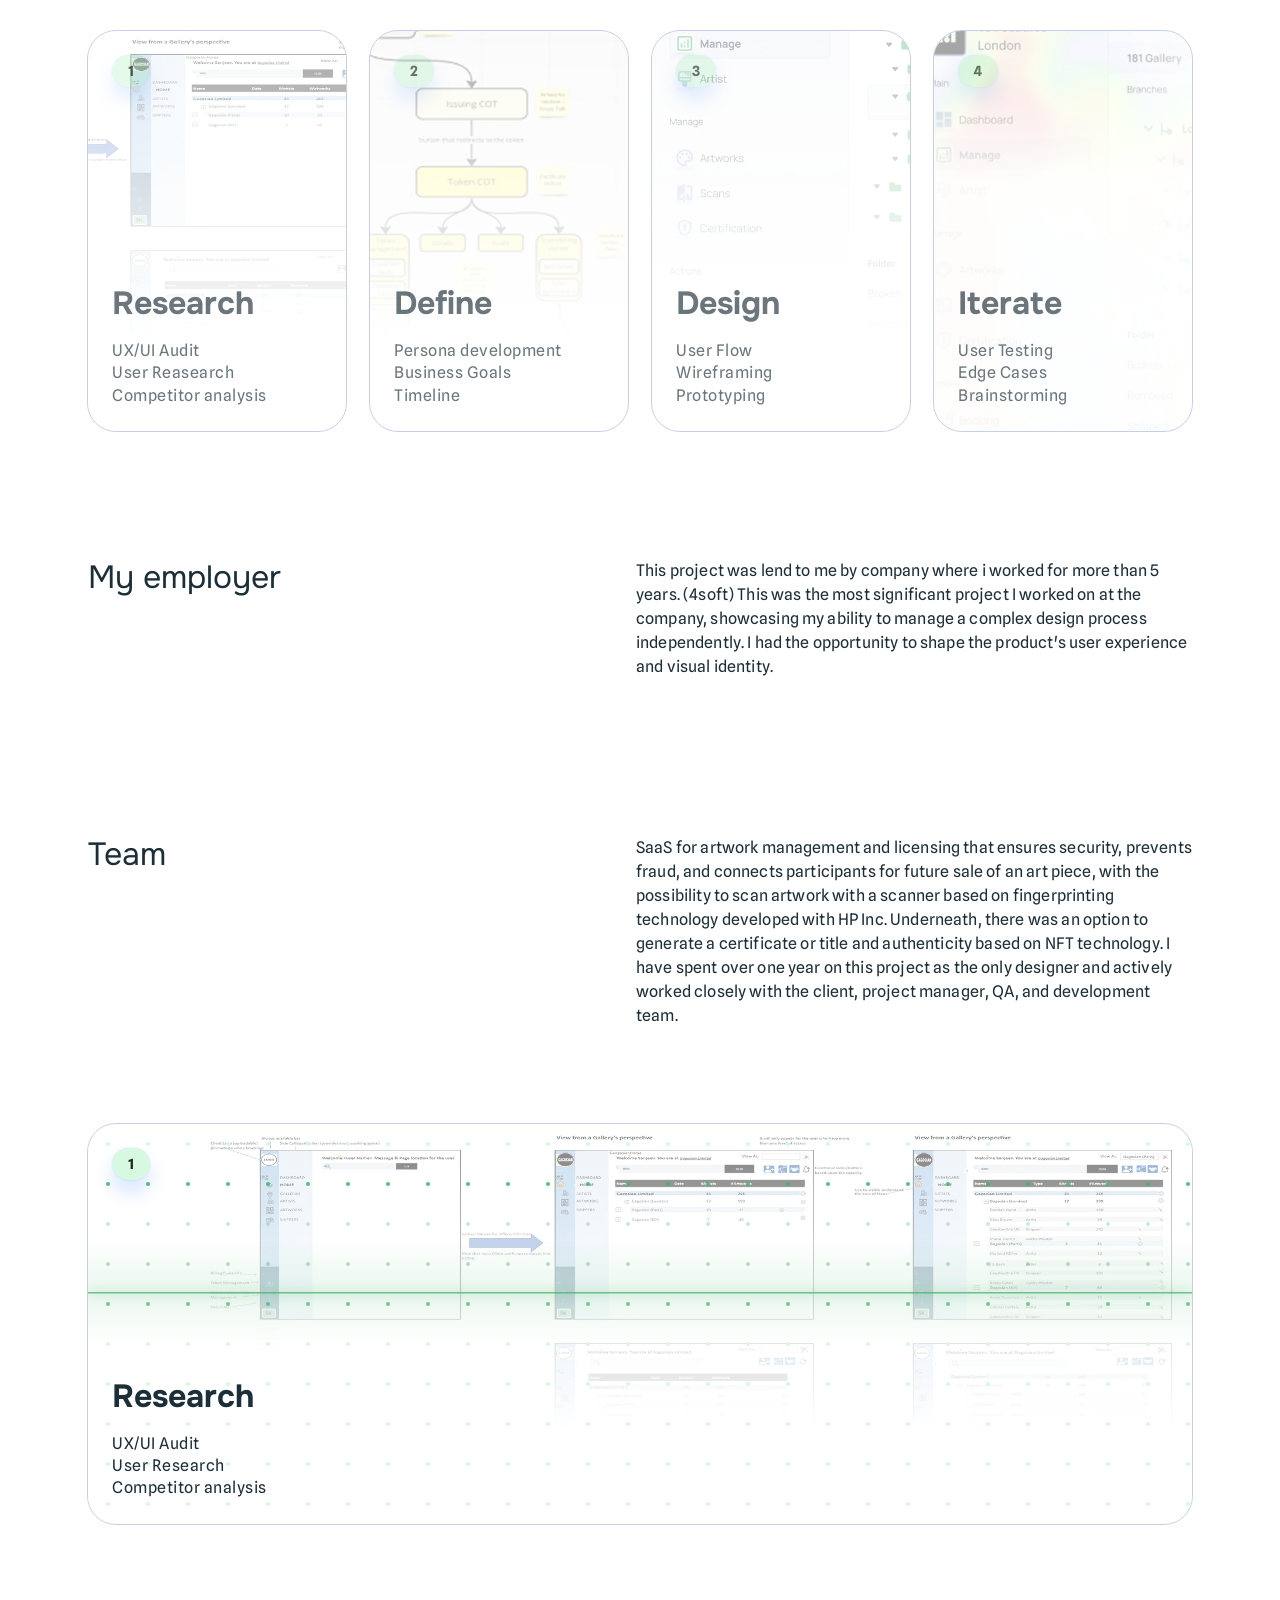
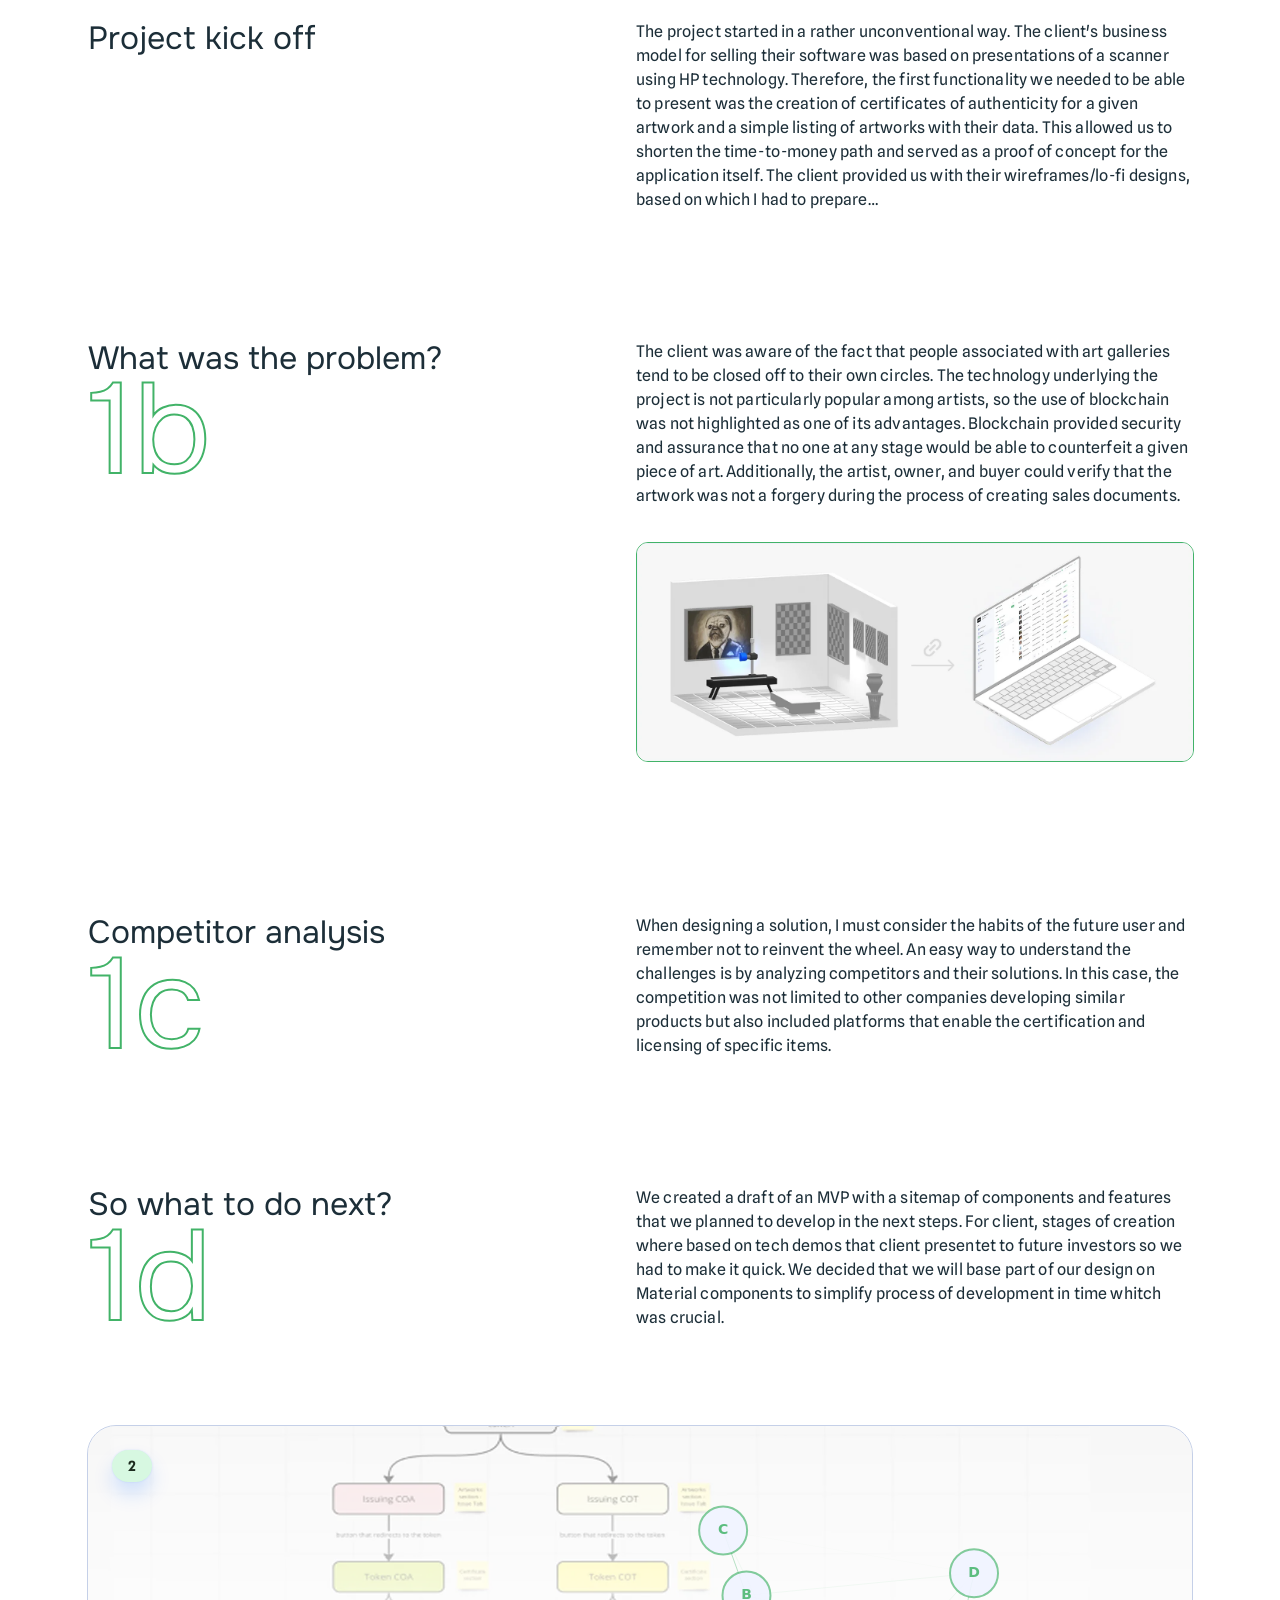
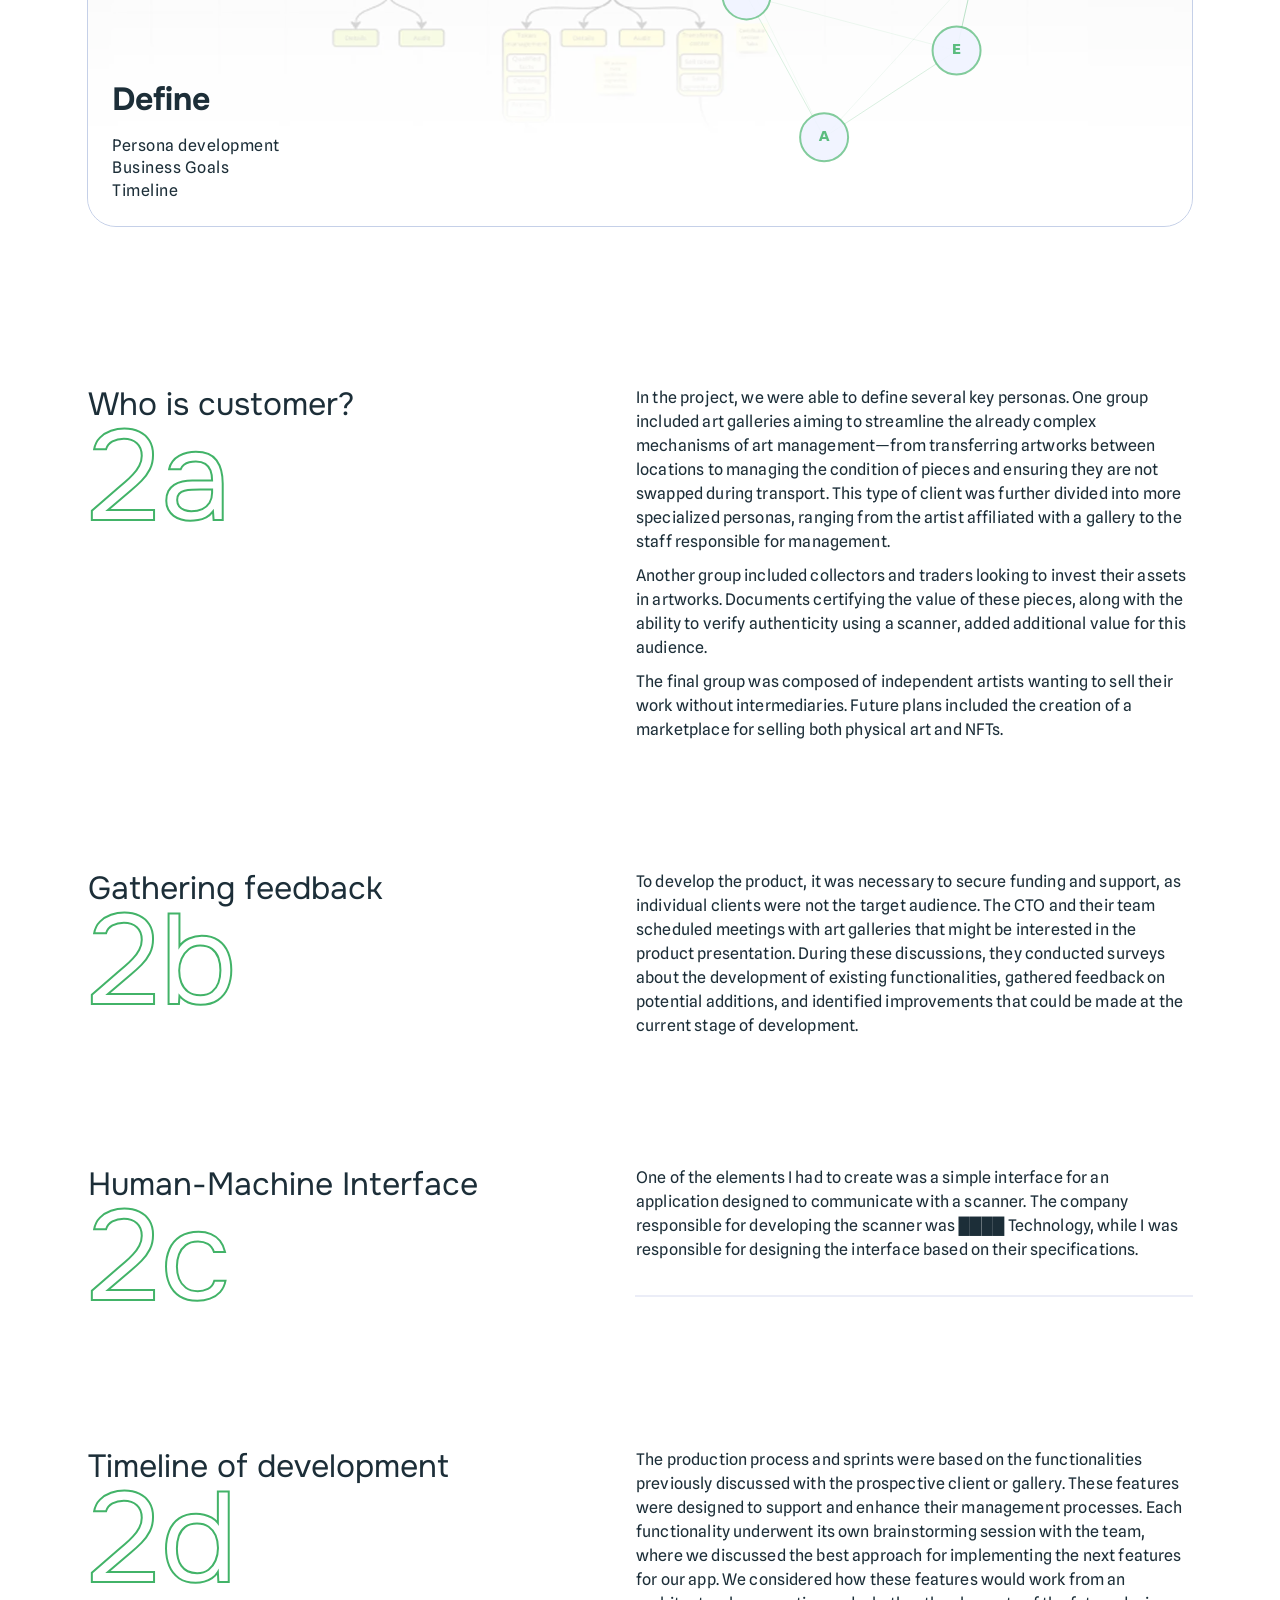
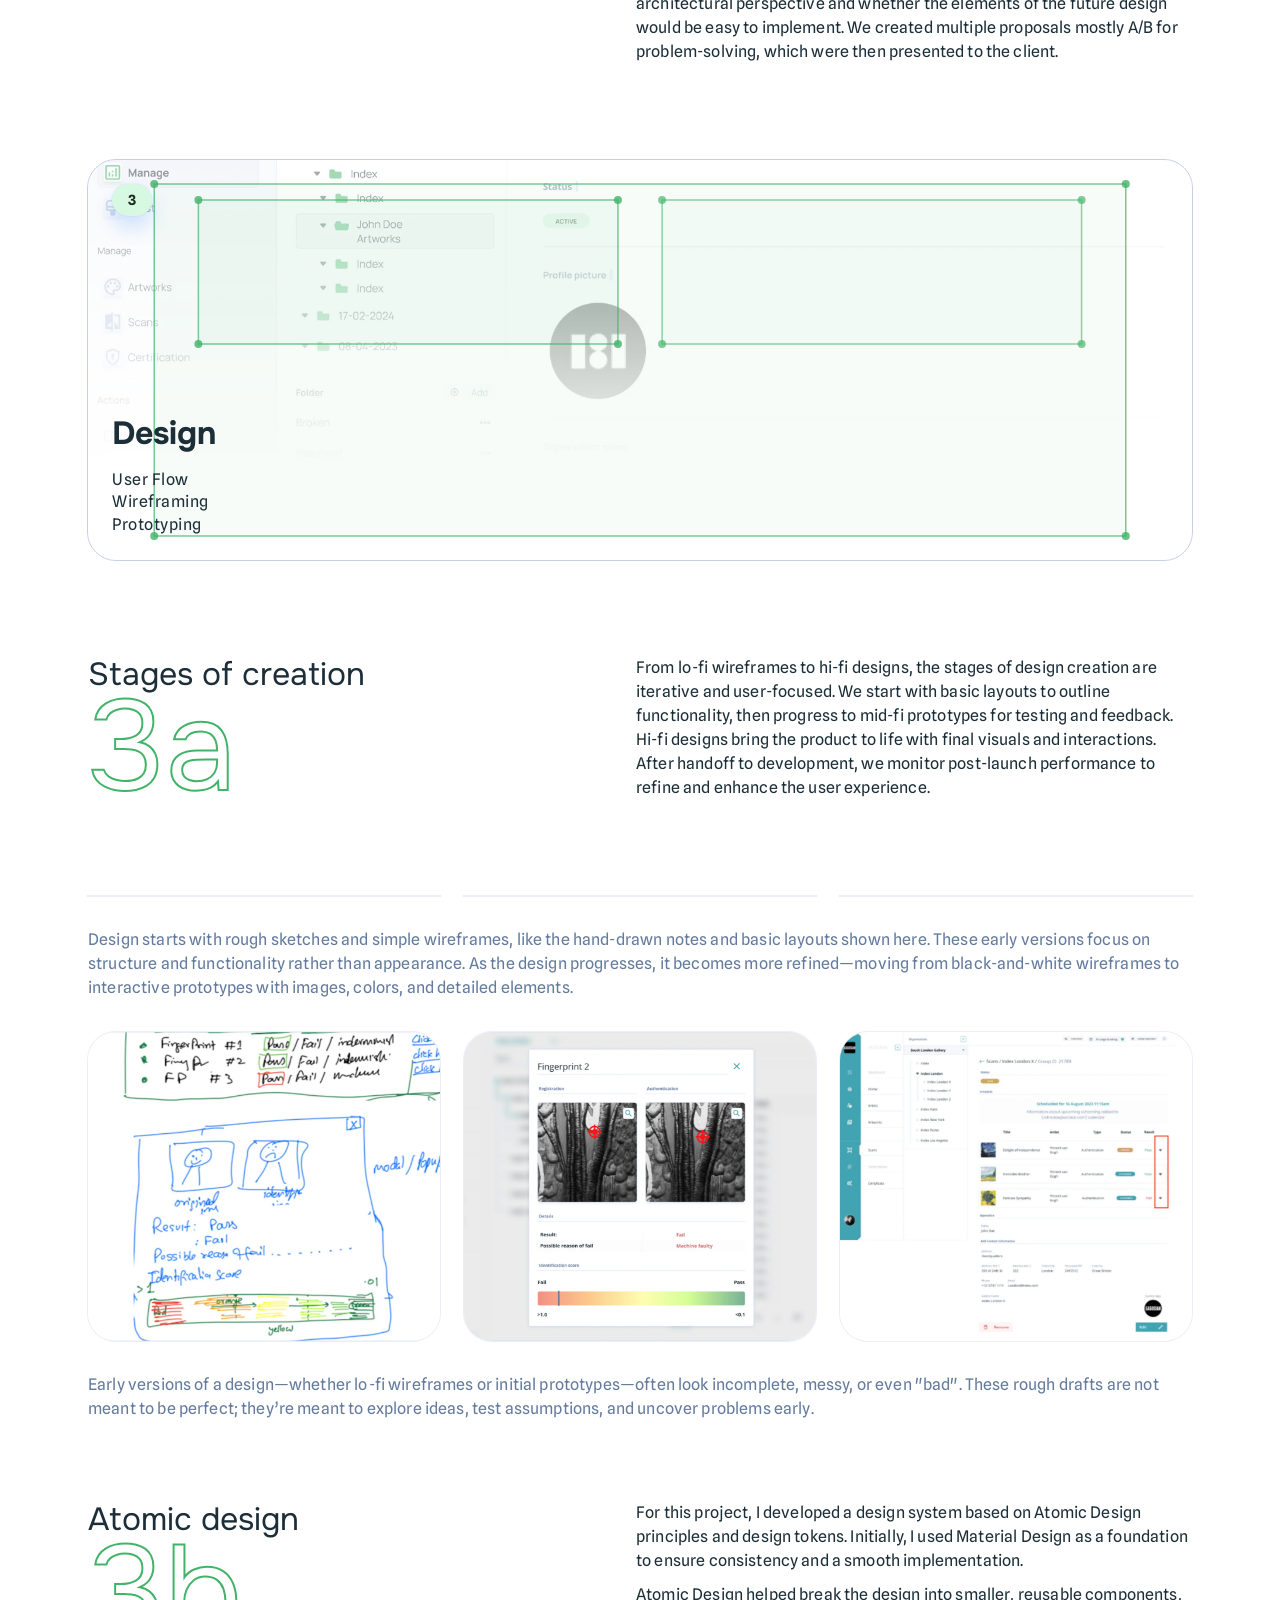
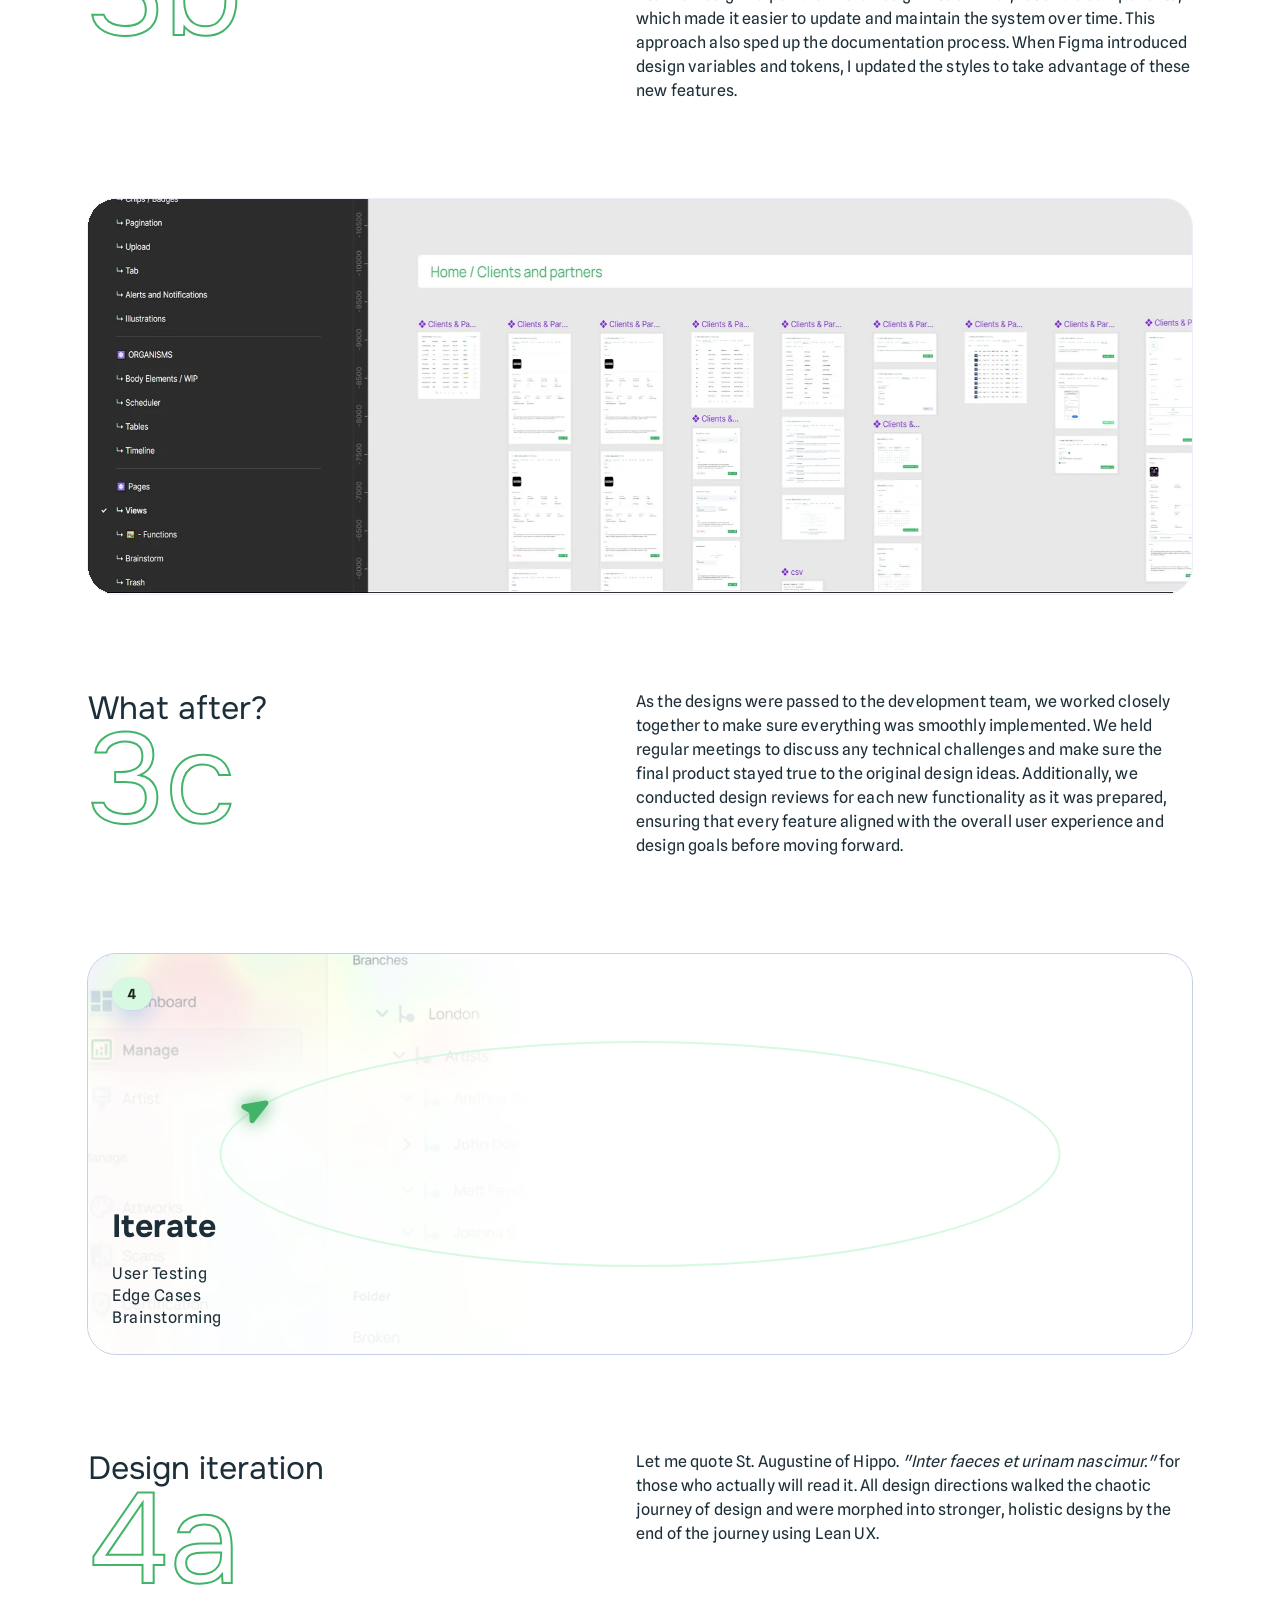
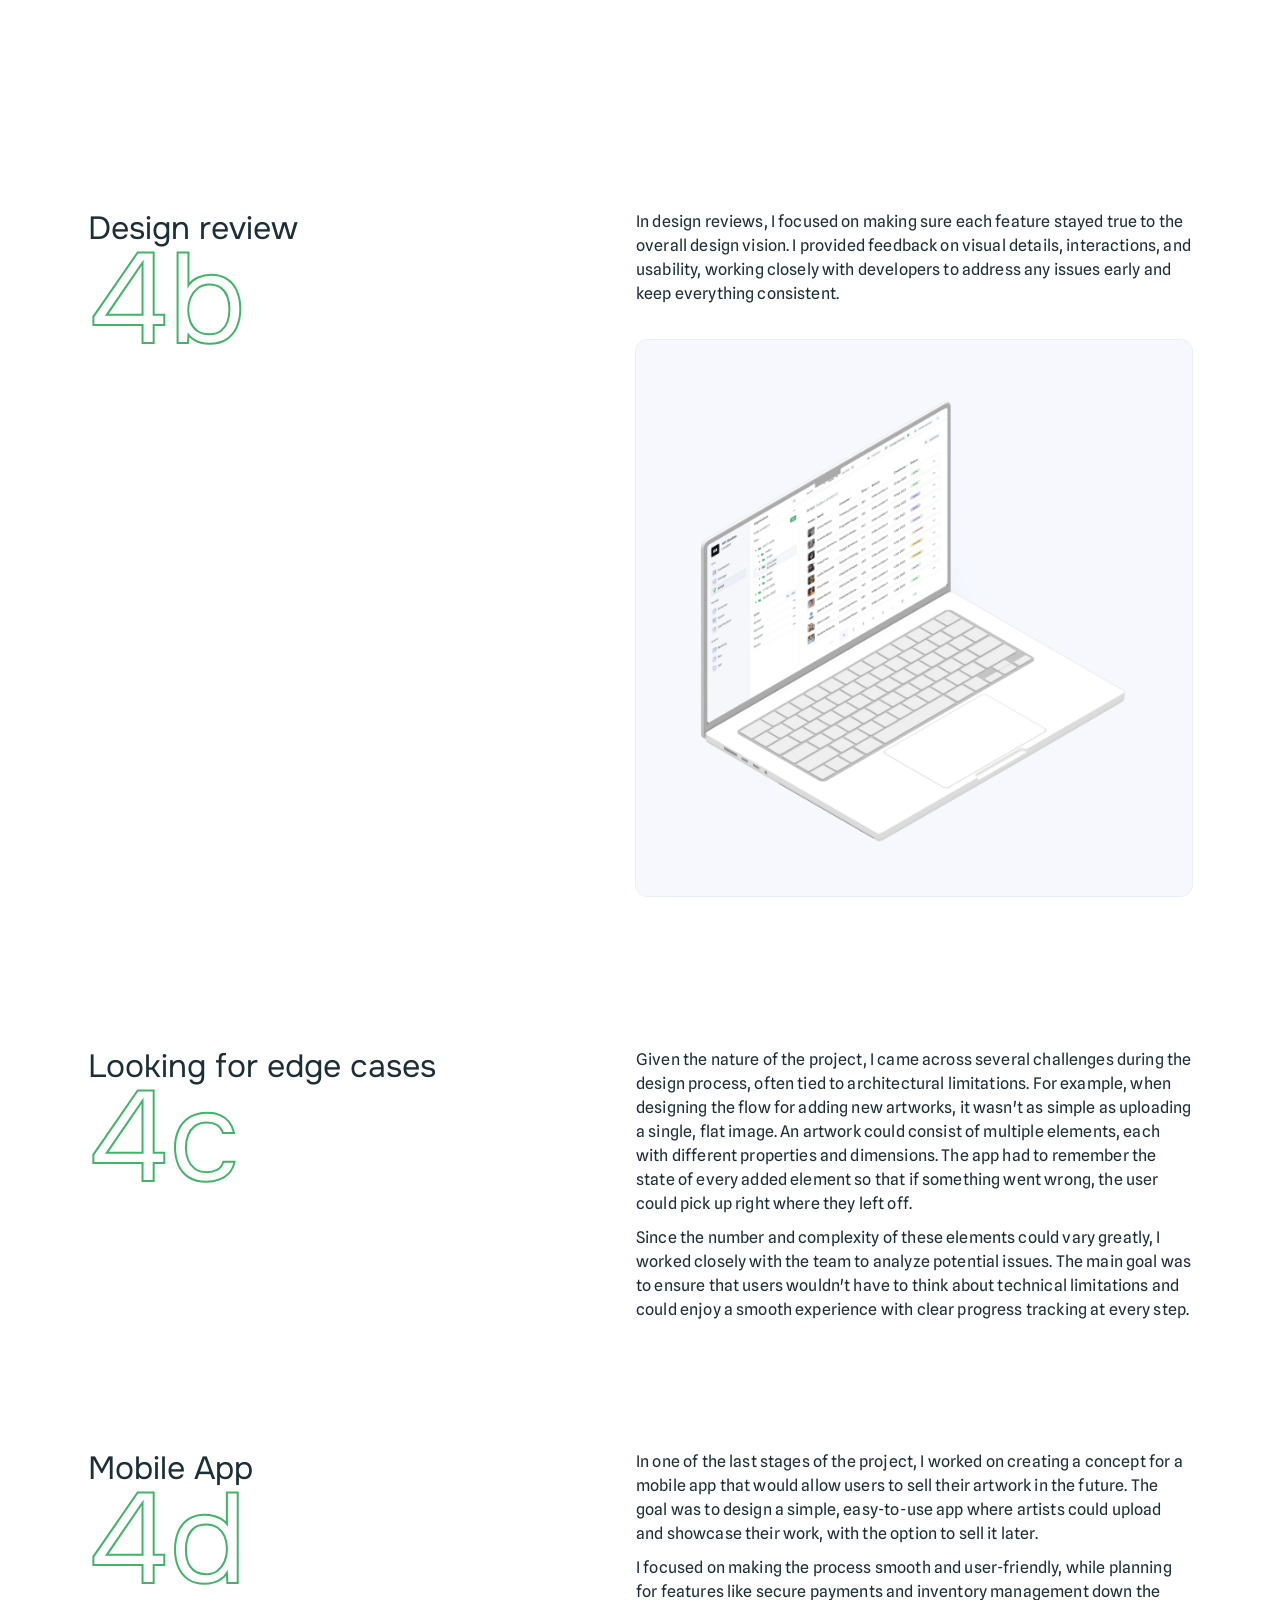
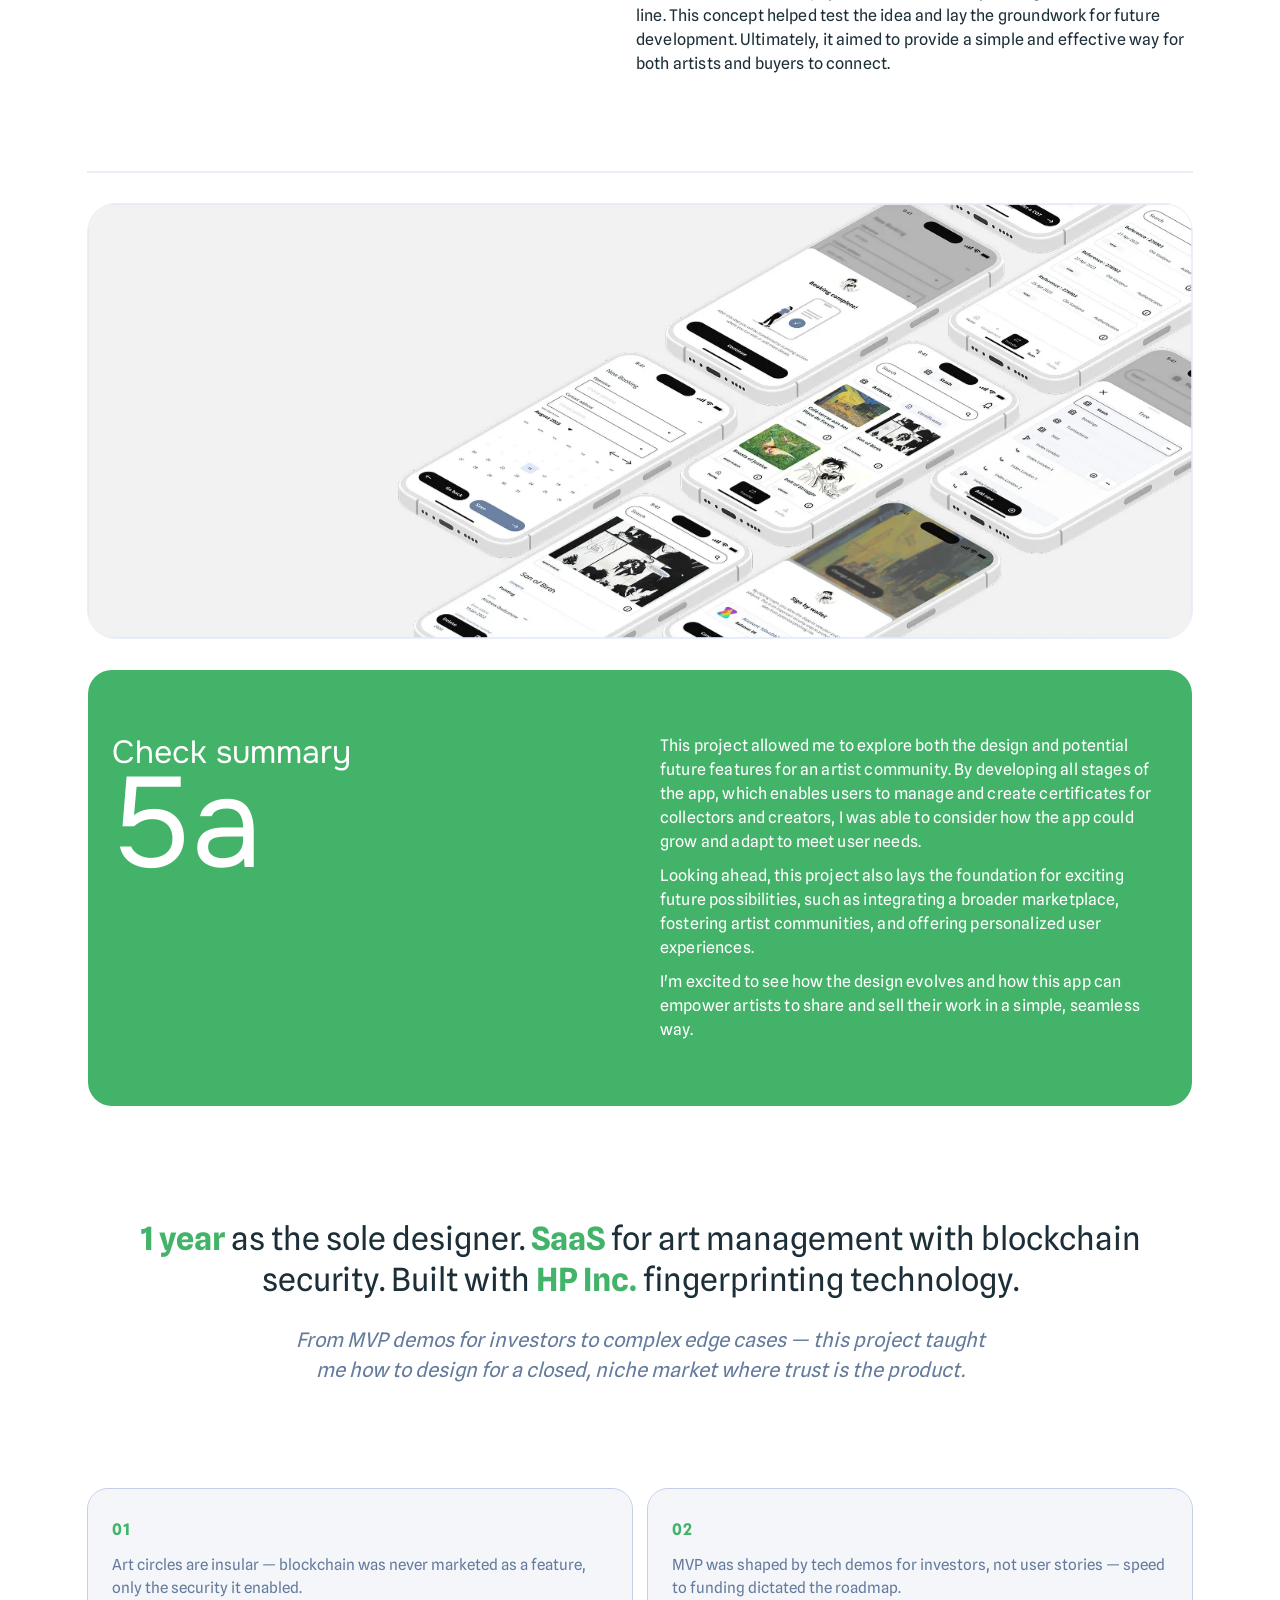
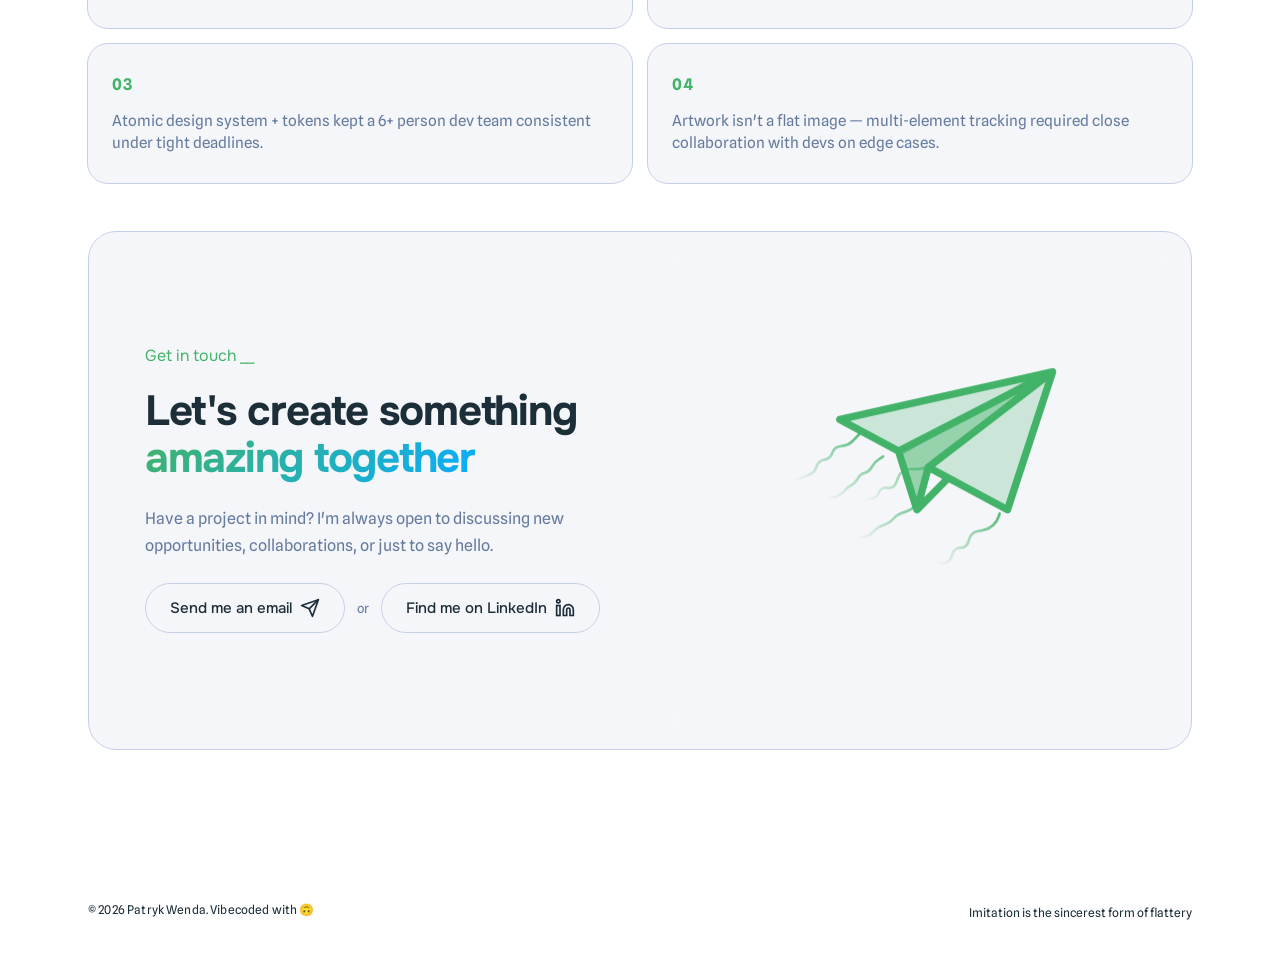
==== commit af017168: "add Umami download-cv event tracking" ====
--- a/case-study/artclear.html
+++ b/case-study/artclear.html
@@ -187,7 +187,7 @@
           <a href="../index.html#about">About</a>
           <a href="../index.html#work">Work</a>
           <a href="../index.html#contact">Contact</a>
-          <a href="../CV/merged-pages_compressed.pdf" target="_blank" class="cs-nav__cv">Download my CV</a>
+          <a href="../CV/merged-pages_compressed.pdf" target="_blank" class="cs-nav__cv" data-umami-event="download-cv">Download my CV</a>
         </div>
       </div>
     </div>
